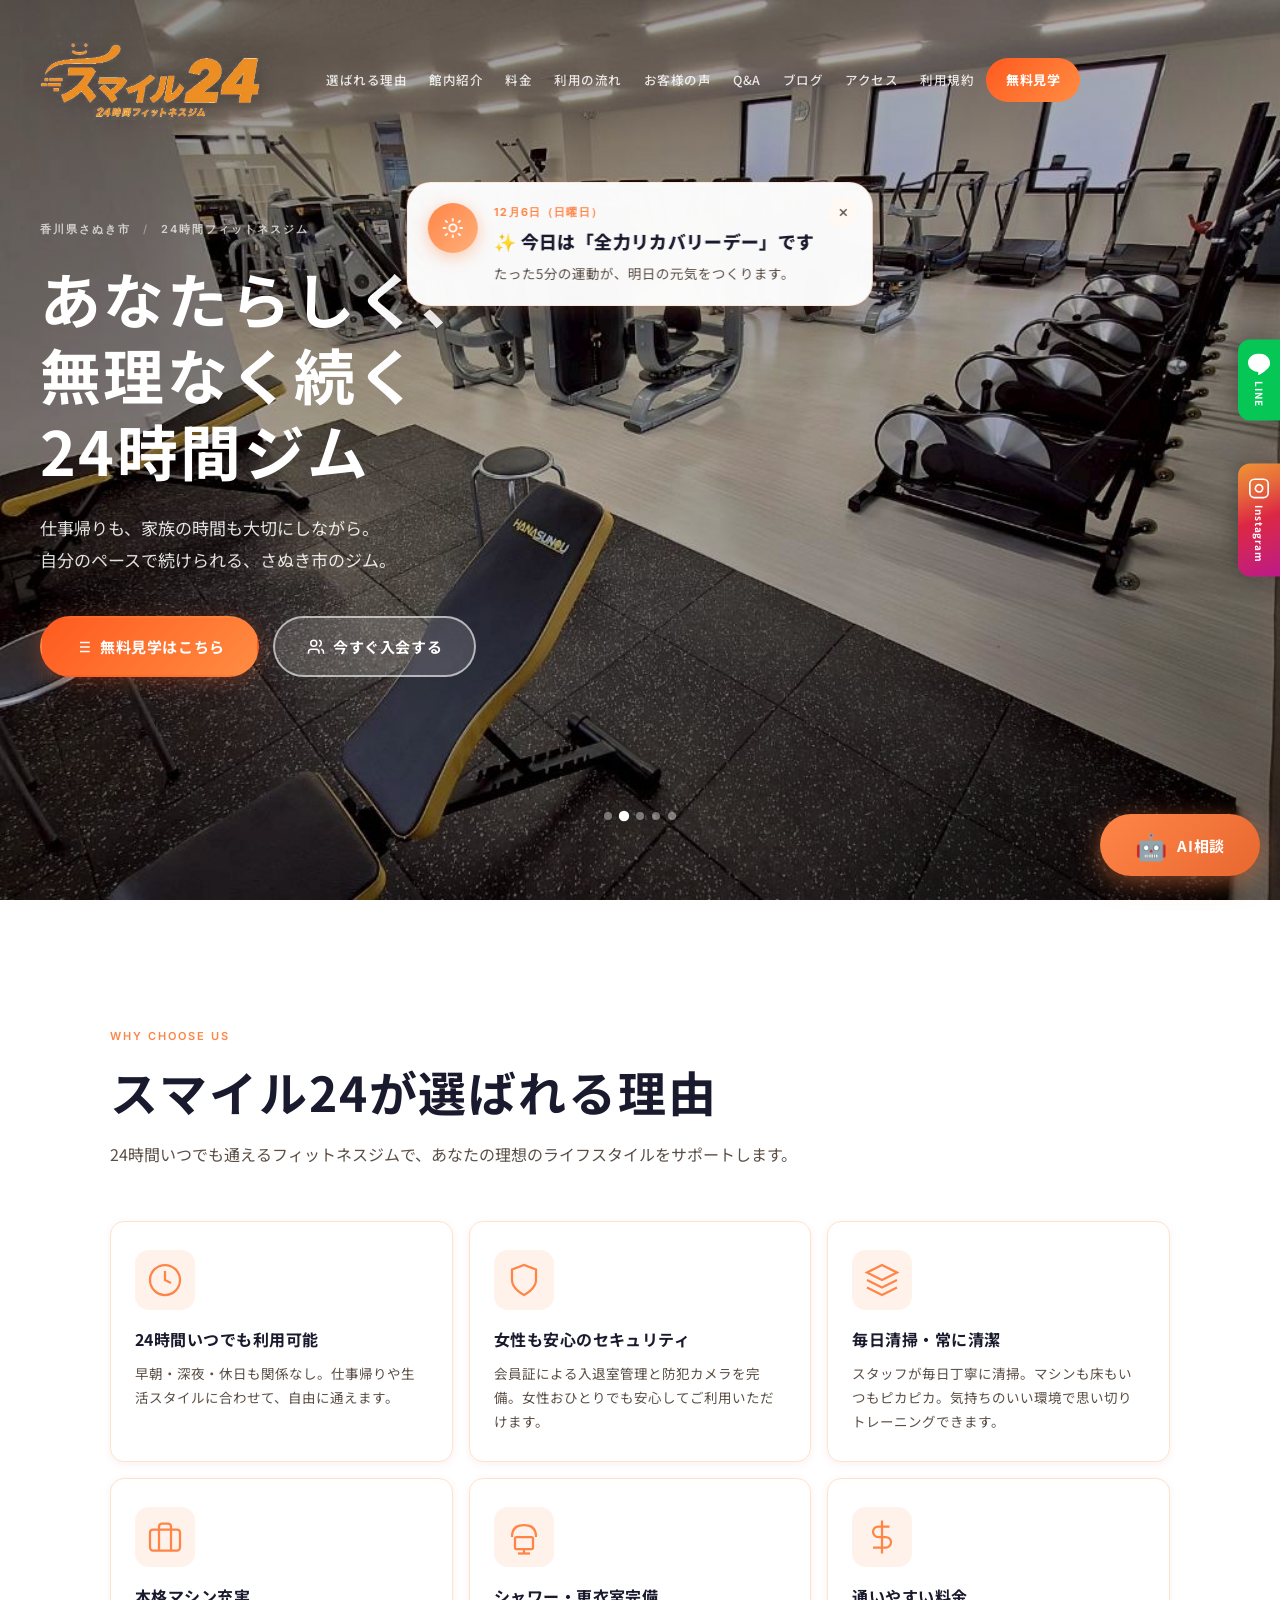
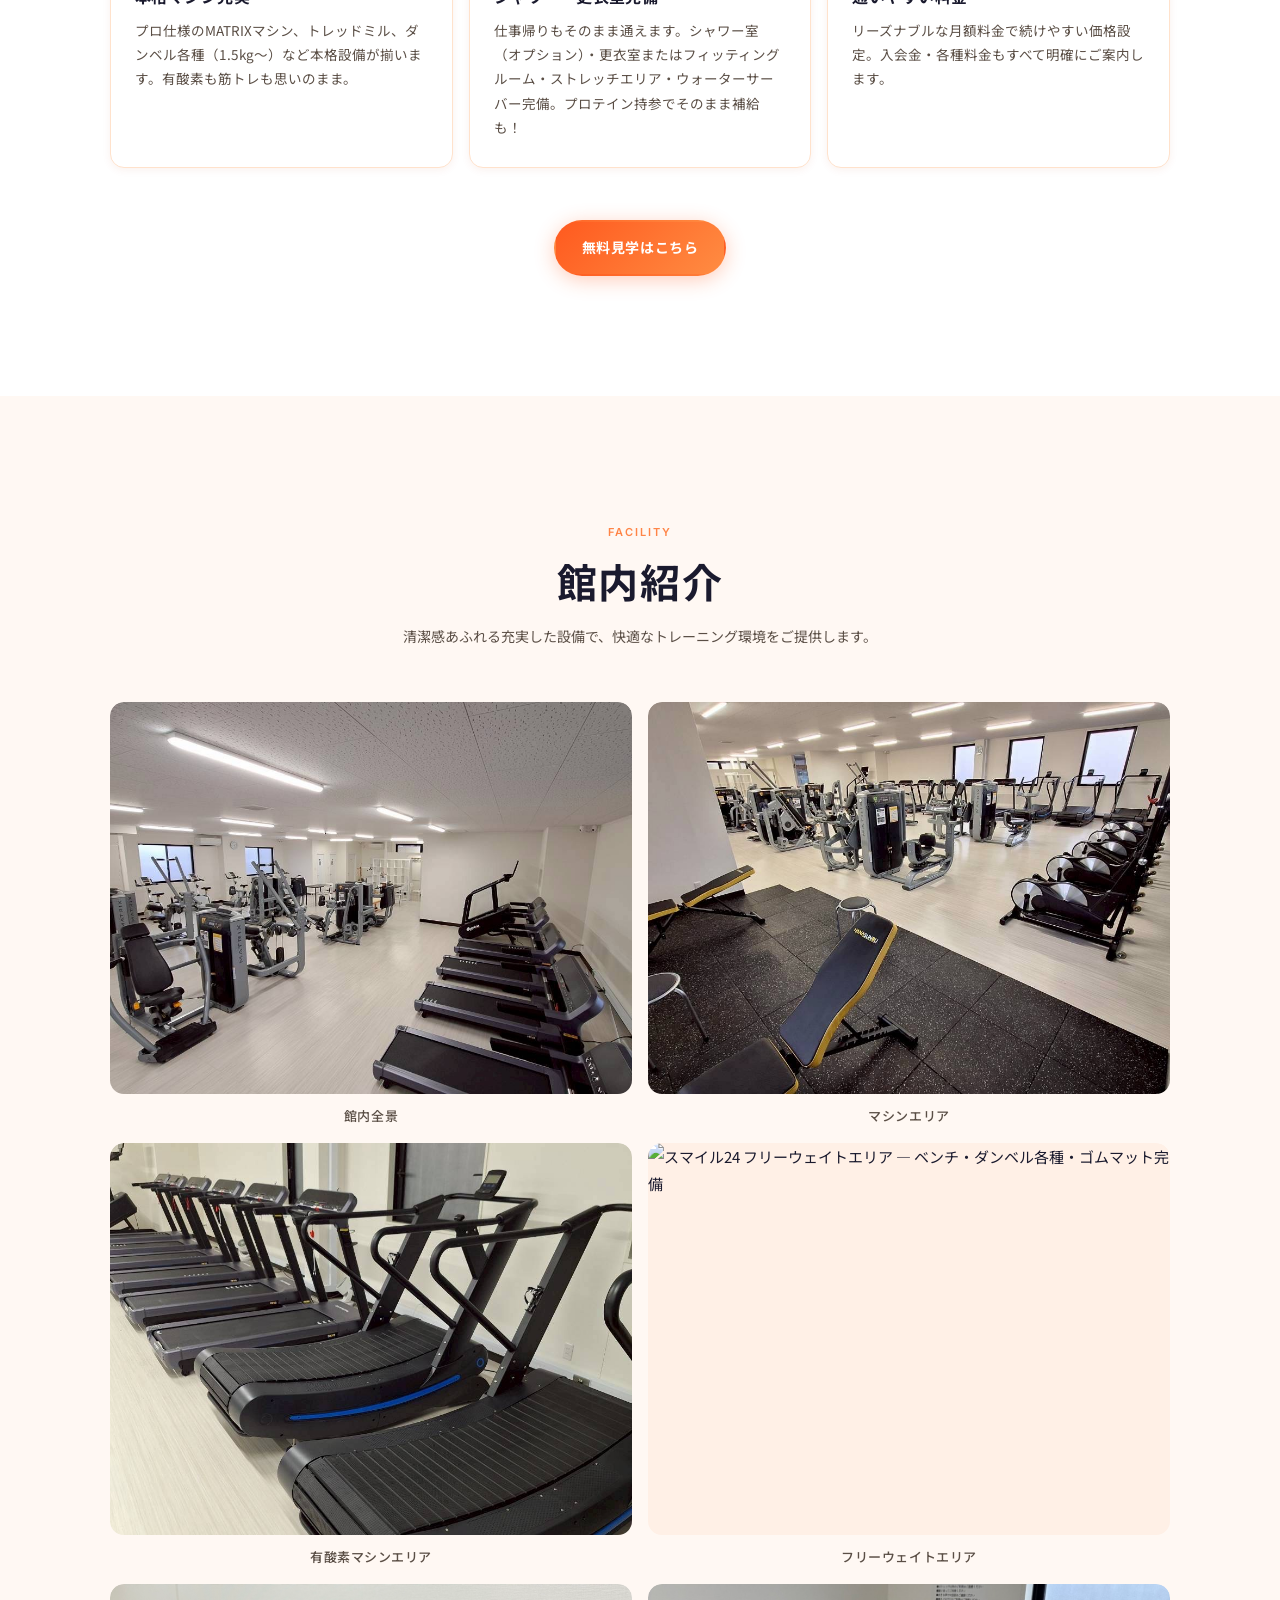
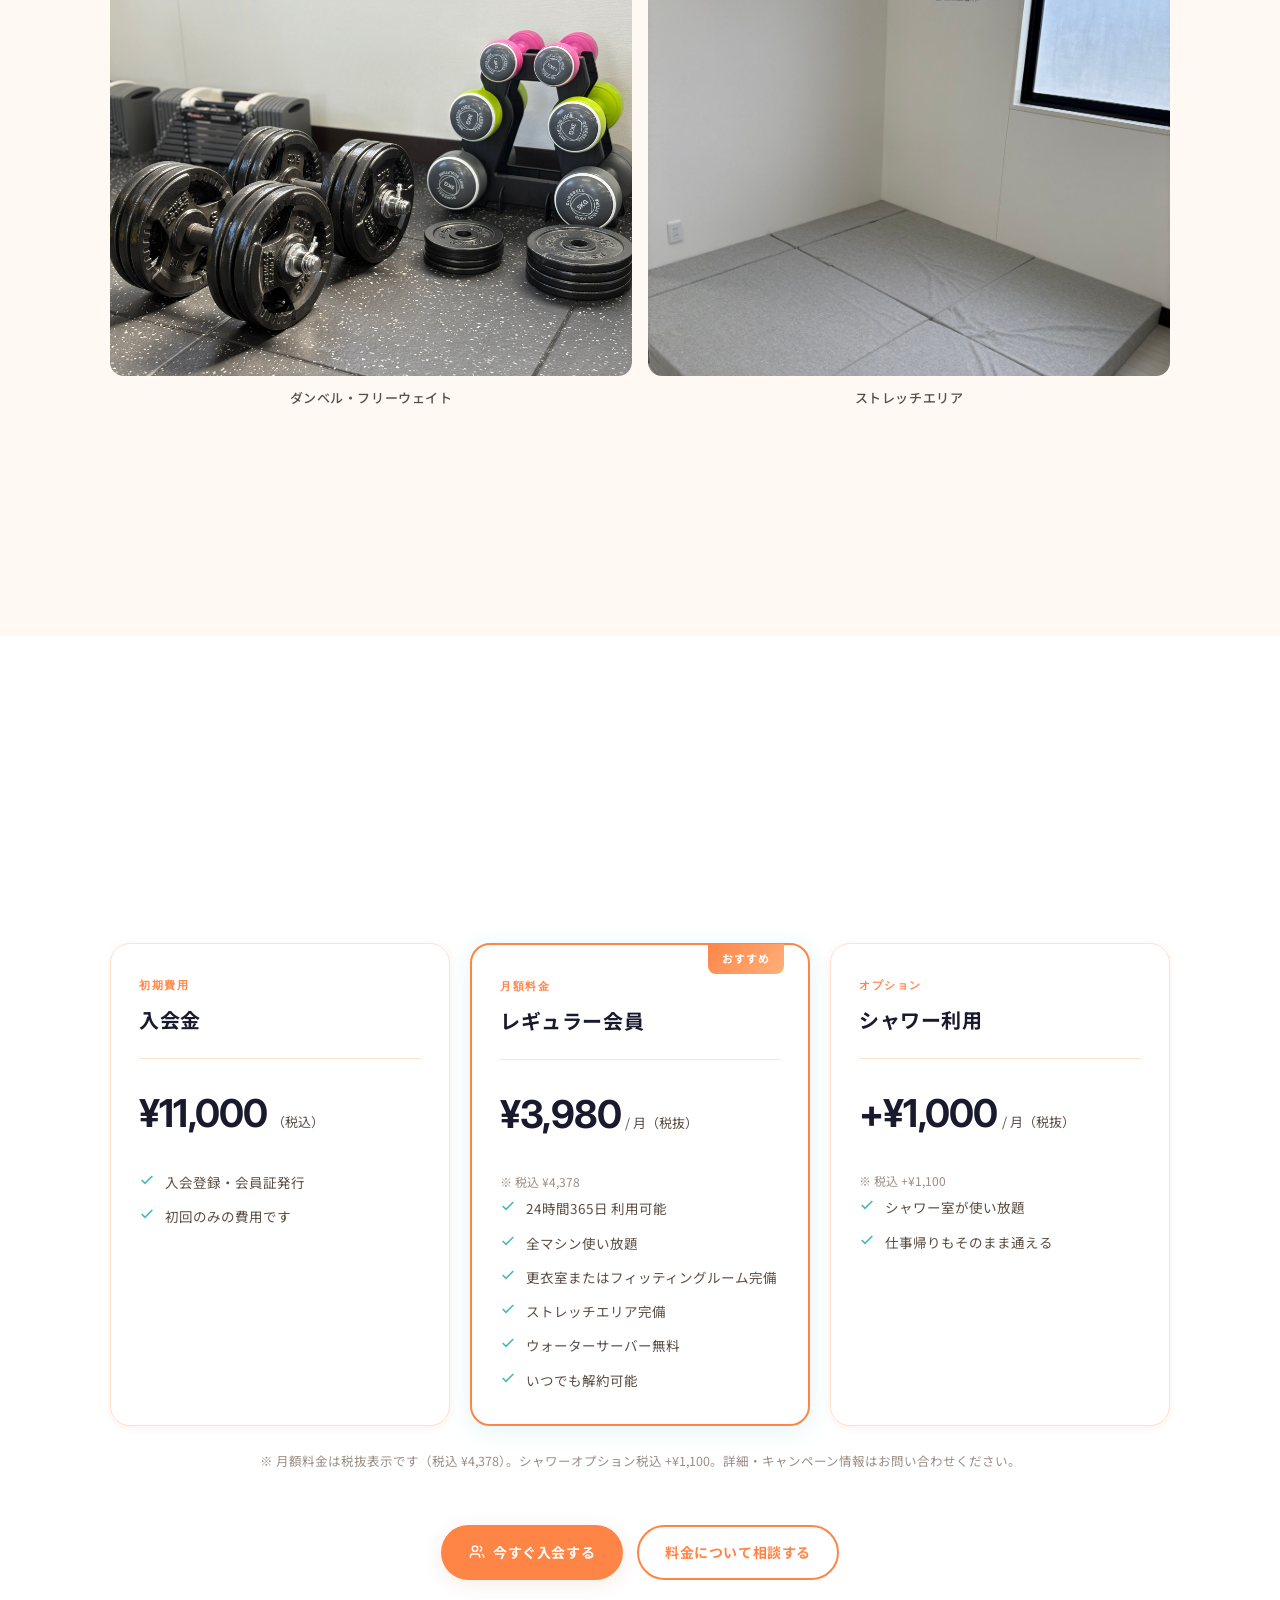
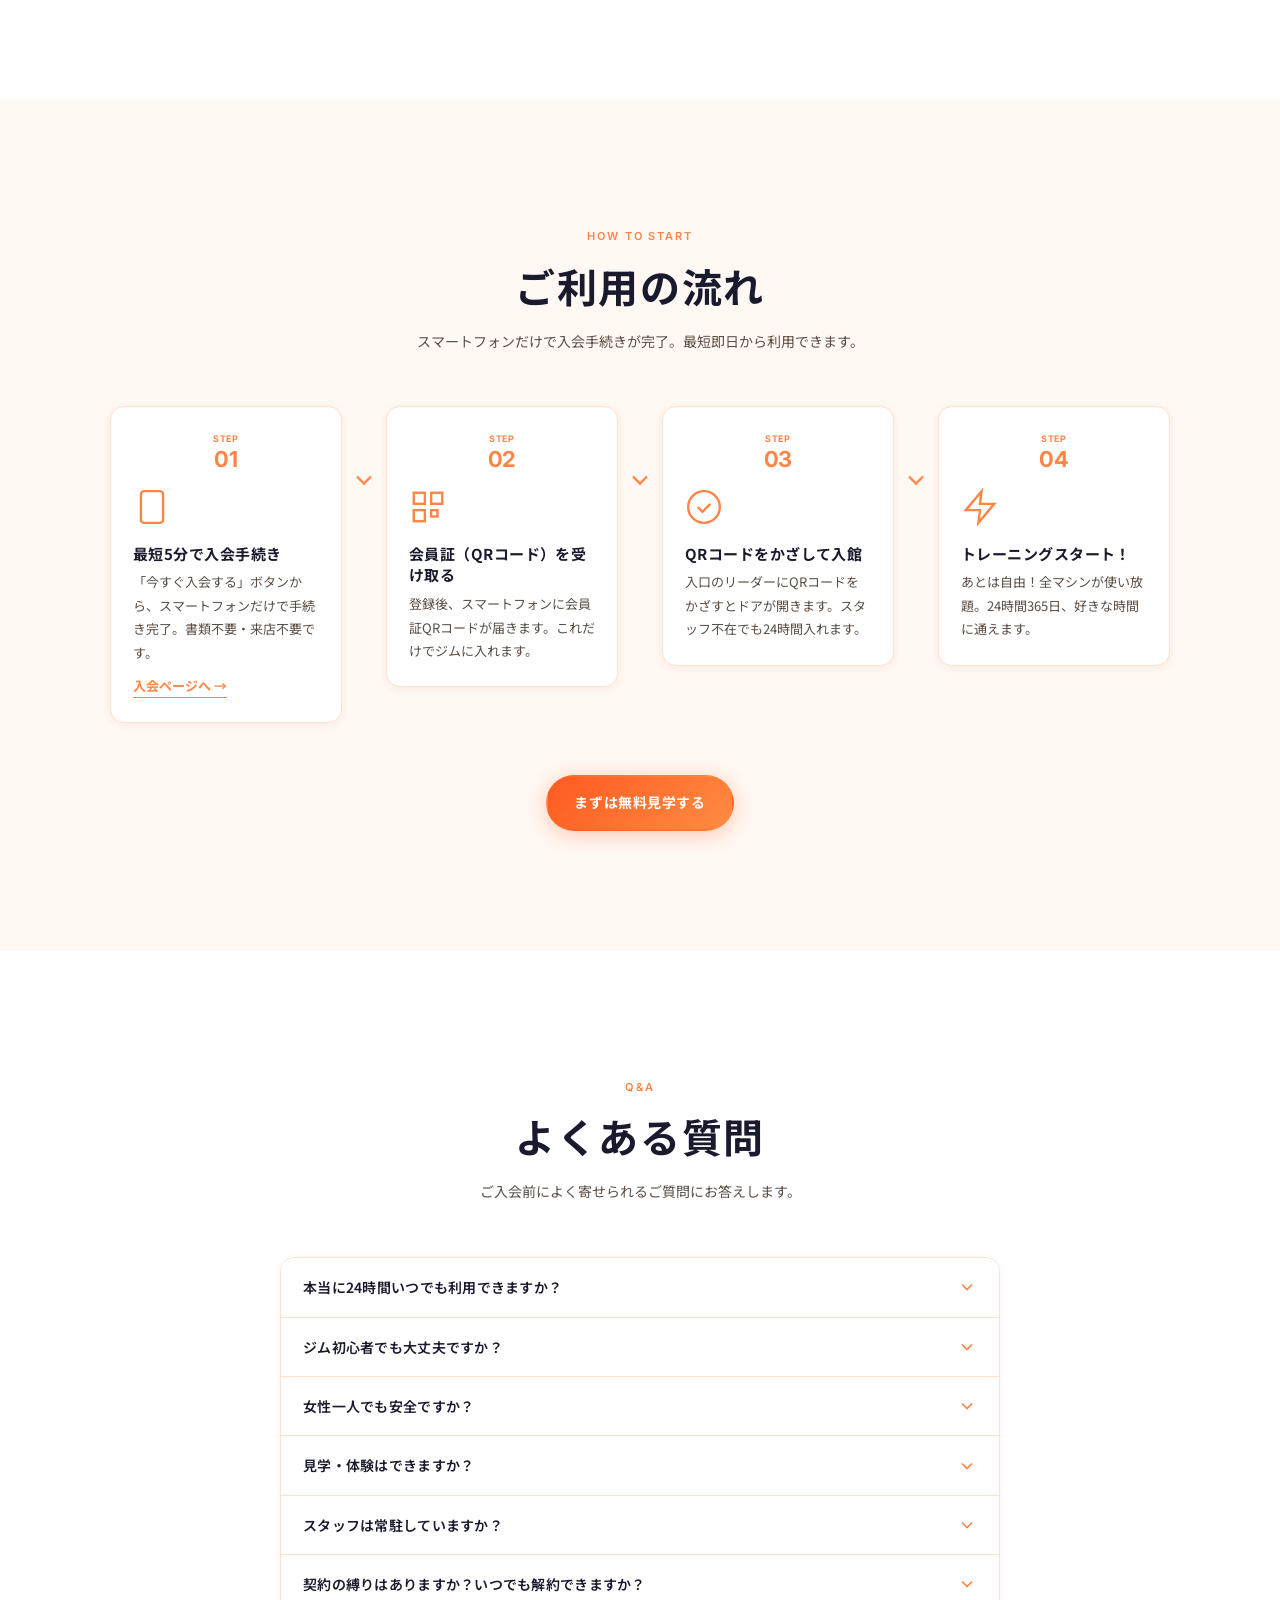
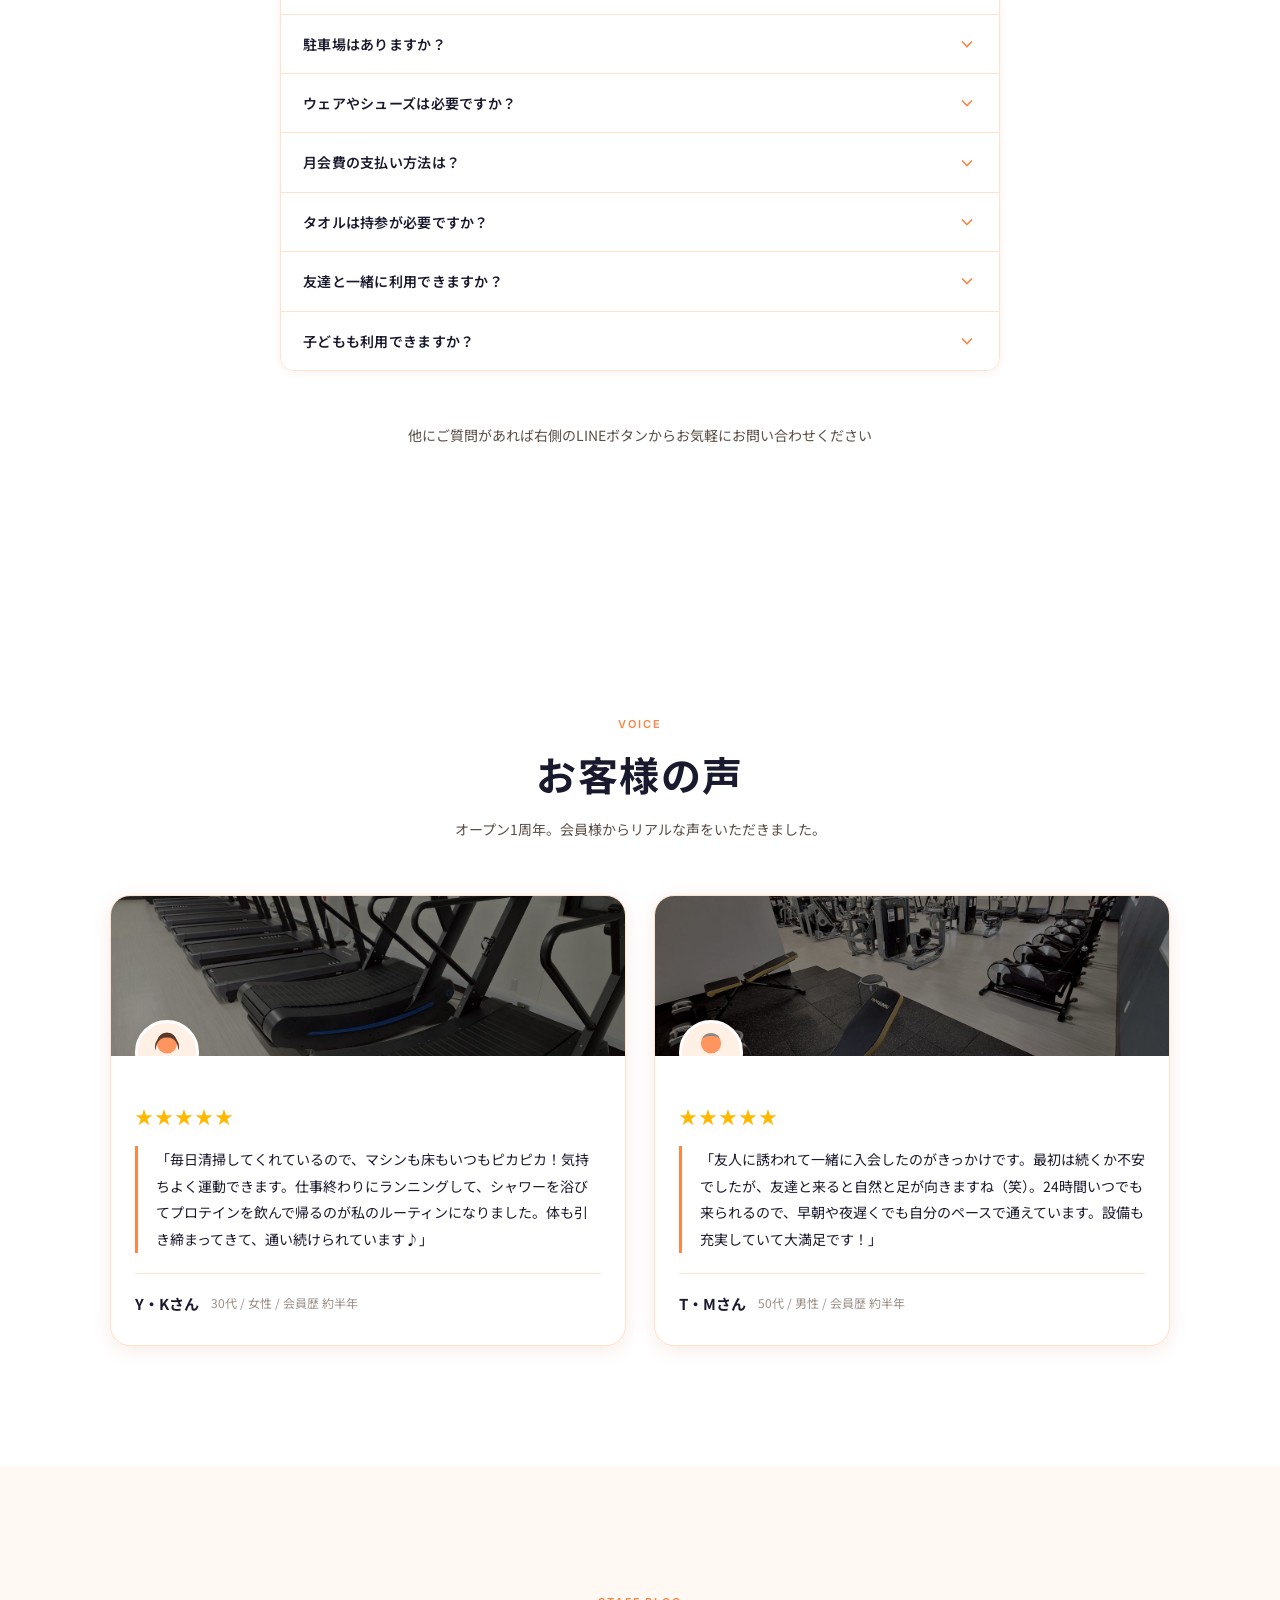
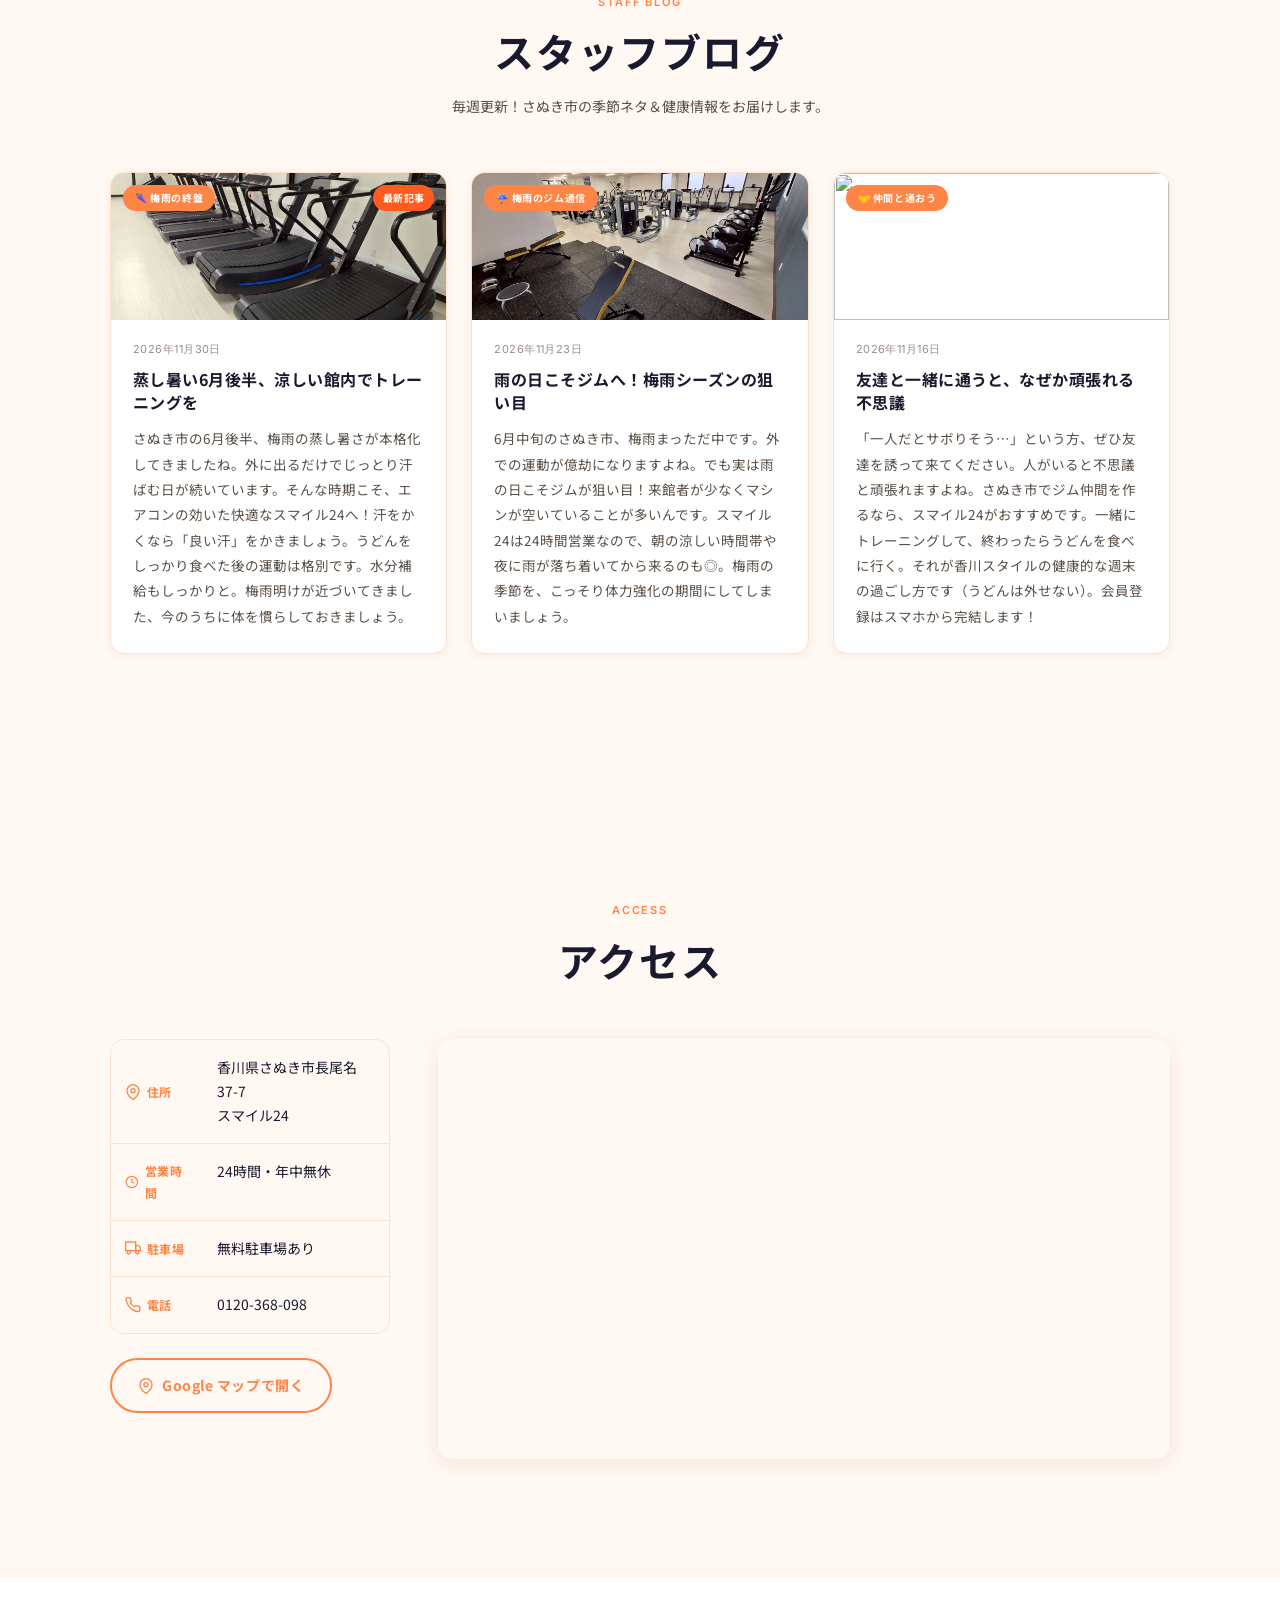
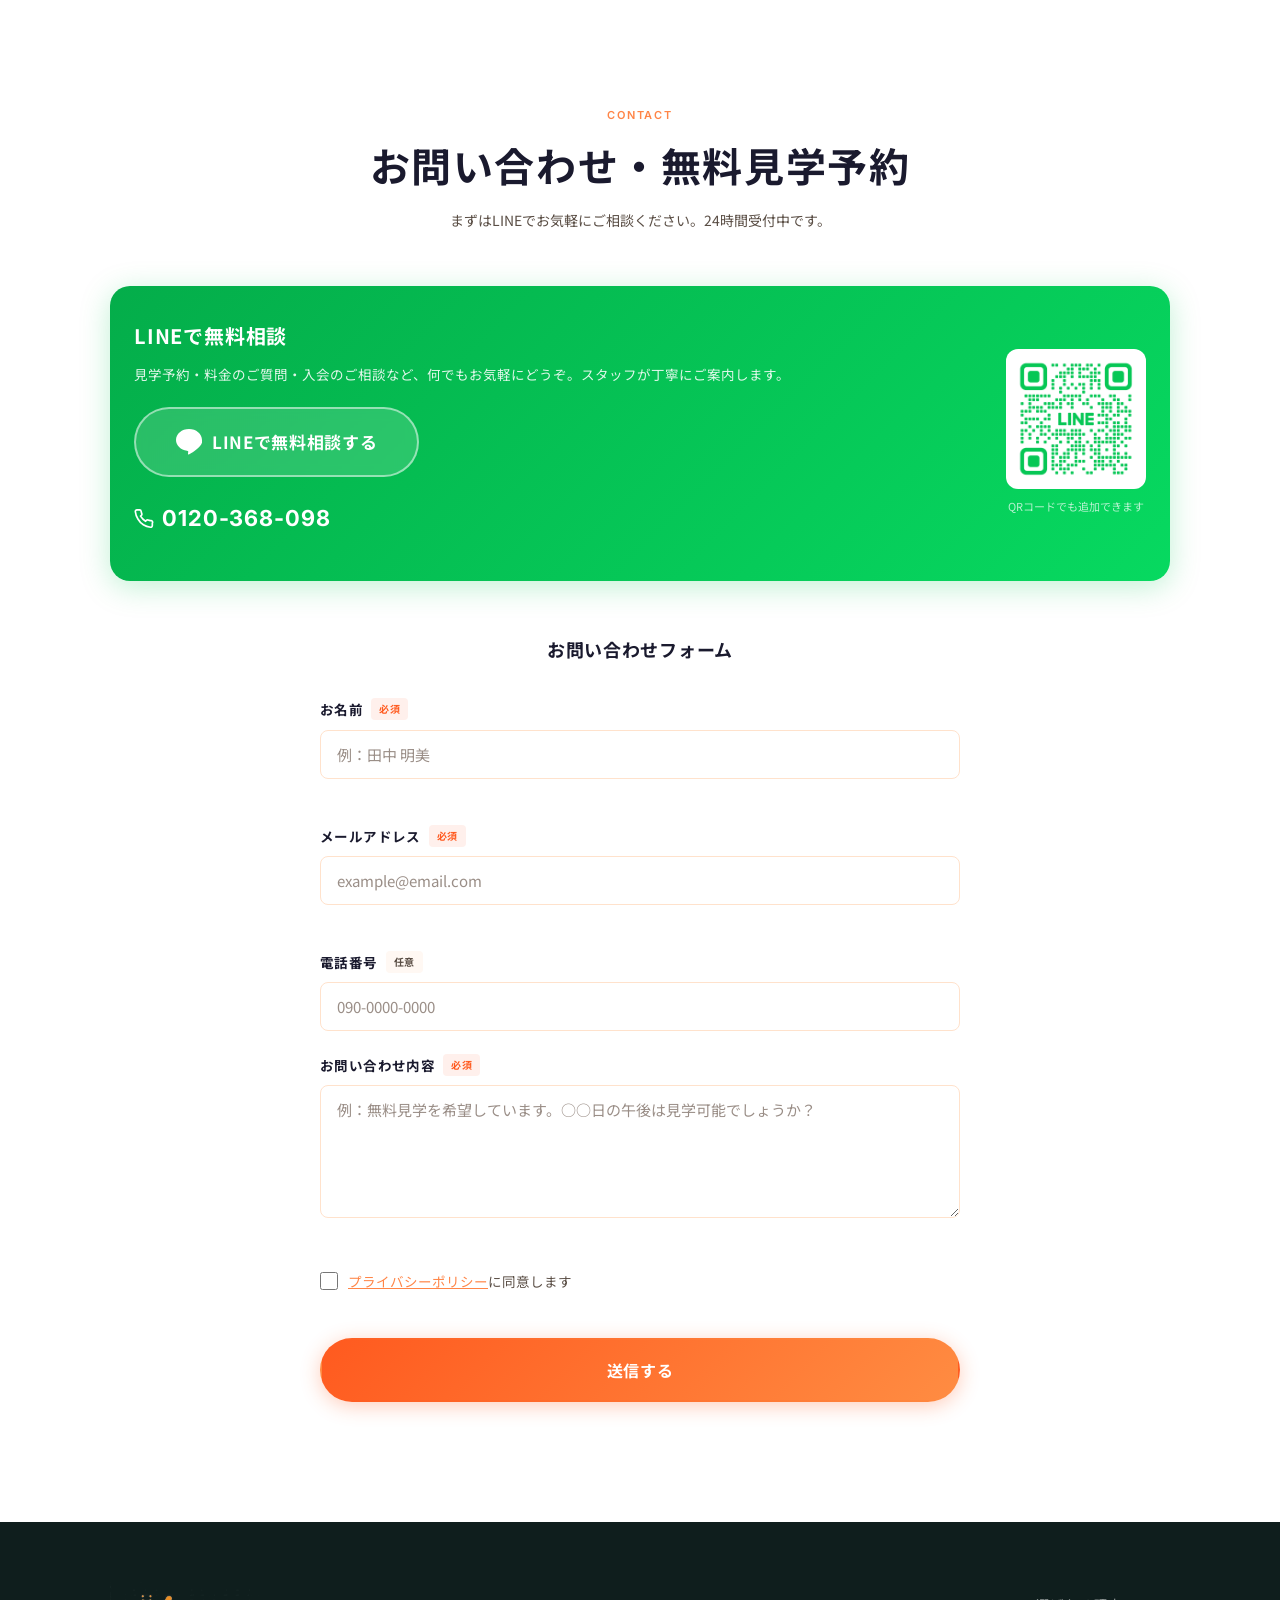
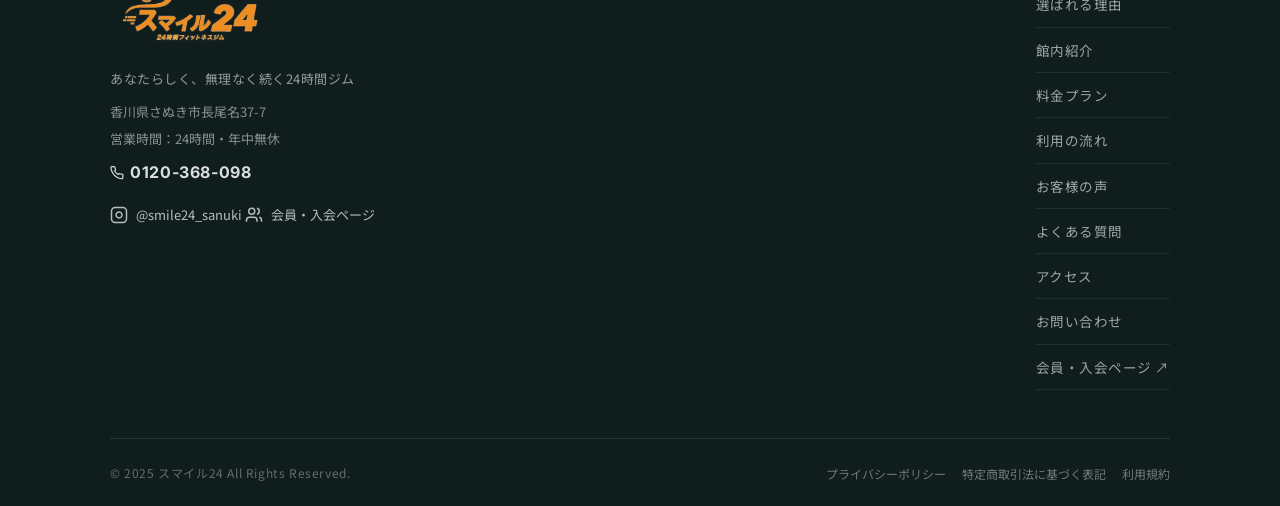
==== index.html @ a1a890bf "テキスト修正・AI相談キャンペーン対応・モバイルLINEボタン削除 Co-Authored-By: Claude Sonnet 4.6 <noreply@anthropic.com>" ====
<!DOCTYPE html>
<html lang="ja">
<head>
  <meta charset="UTF-8">
  <meta name="viewport" content="width=device-width, initial-scale=1.0">

  <!-- SEO -->
  <meta name="description" content="スマイル24は香川県さぬき市長尾の24時間フィットネスジム。初心者・女性も安心のセキュリティと充実のマシン設備。いつでも好きな時間に、自分のペースで運動できます。無料見学受付中。">
  <meta name="keywords" content="さぬき市 ジム, 24時間フィットネス, さぬき市 フィットネスジム, 女性 ジム, 初心者 ジム, スマイル24, 香川 ジム">
  <meta name="robots" content="index, follow">
  <meta name="theme-color" content="#FF8547">

  <!-- OGP -->
  <meta property="og:type" content="website">
  <meta property="og:locale" content="ja_JP">
  <meta property="og:site_name" content="スマイル24">
  <meta property="og:title" content="スマイル24 | さぬき市の24時間フィットネスジム">
  <meta property="og:description" content="初心者・女性も安心。24時間いつでも好きな時間に通えるフィットネスジム。無料見学受付中。">
  <meta property="og:image" content="https://picsum.photos/seed/smile24og/1200/630">
  <meta property="og:url" content="https://example.com"><!-- 実際のURLに変更してください -->

  <!-- Twitter Card -->
  <meta name="twitter:card" content="summary_large_image">
  <meta name="twitter:title" content="スマイル24 | さぬき市の24時間フィットネスジム">
  <meta name="twitter:description" content="初心者・女性も安心の24時間フィットネスジム。無料見学受付中。">
  <meta name="twitter:image" content="https://picsum.photos/seed/smile24og/1200/630">

  <title>スマイル24 | さぬき市の24時間フィットネスジム</title>

  <!-- Google Fonts -->
  <link rel="preconnect" href="https://fonts.googleapis.com">
  <link rel="preconnect" href="https://fonts.gstatic.com" crossorigin>
  <link href="https://fonts.googleapis.com/css2?family=Noto+Sans+JP:wght@300;400;500;700&family=Inter:wght@300;400;500;600;700&display=swap" rel="stylesheet">

  <link rel="stylesheet" href="style.css?v=20260702a">

  <!-- 構造化データ (JSON-LD) -->
  <script type="application/ld+json">
  {
    "@context": "https://schema.org",
    "@type": "SportsActivityLocation",
    "name": "スマイル24",
    "description": "香川県さぬき市長尾の24時間フィットネスジム。初心者・女性も安心のセキュリティと充実のマシン設備。",
    "address": {
      "@type": "PostalAddress",
      "streetAddress": "長尾名37-7",
      "addressLocality": "さぬき市",
      "addressRegion": "香川県",
      "addressCountry": "JP"
    },
    "openingHours": "Mo,Tu,We,Th,Fr,Sa,Su 00:00-24:00",
    "url": "https://example.com",
    "image": "https://picsum.photos/seed/smile24og/1200/630",
    "priceRange": "¥¥"
  }
  </script>

  <!--
    Google Analytics (GA4)
    トラッキングIDを取得後、コメントを外してIDを設定してください
  -->
  <!--
  <script async src="https://www.googletagmanager.com/gtag/js?id=G-XXXXXXXXXX"></script>
  <script>
    window.dataLayer = window.dataLayer || [];
    function gtag(){dataLayer.push(arguments);}
    gtag('js', new Date());
    gtag('config', 'G-XXXXXXXXXX');
  </script>
  -->
</head>
<body>

  <!-- =====================
       ヘッダー / ナビゲーション
       ===================== -->
  <header class="header" id="header">
    <div class="header__inner container">

      <!-- ロゴ -->
      <a href="#hero" class="header__logo" aria-label="スマイル24 トップへ">
        <img src="images/logo-transparent.png" alt="スマイル24" class="header__logo-img">
      </a>

      <!-- デスクトップナビ -->
      <nav class="header__nav" id="nav" aria-label="メインナビゲーション">
        <ul class="header__nav-list">
          <li><a href="#reasons" class="header__nav-link">選ばれる理由</a></li>
          <li><a href="#gallery" class="header__nav-link">館内紹介</a></li>
          <li><a href="#pricing" class="header__nav-link">料金</a></li>
          <li><a href="#flow" class="header__nav-link">利用の流れ</a></li>
          <li><a href="#voices" class="header__nav-link">お客様の声</a></li>
          <li><a href="#faq" class="header__nav-link">Q&amp;A</a></li>
          <li><a href="#blog" class="header__nav-link">ブログ</a></li>
          <li><a href="#access" class="header__nav-link">アクセス</a></li>
          <li><a href="terms.html" class="header__nav-link">利用規約</a></li>
          <li><a href="#contact" class="header__nav-link header__nav-cta">無料見学</a></li>
        </ul>
      </nav>

      <!-- ハンバーガーボタン (スマホ) -->
      <button
        class="hamburger"
        id="hamburger"
        aria-label="メニューを開く"
        aria-expanded="false"
        aria-controls="nav"
      >
        <span class="hamburger__line"></span>
        <span class="hamburger__line"></span>
        <span class="hamburger__line"></span>
      </button>
    </div>
  </header>

  <!-- ナビオーバーレイ (スマホ) -->
  <div class="nav-overlay" id="navOverlay" aria-hidden="true"></div>

  <!-- LINE 固定サイドバー -->
  <a href="https://lin.ee/pnVYRyc" class="line-side" target="_blank" rel="noopener noreferrer" aria-label="LINE公式アカウント">
    <svg xmlns="http://www.w3.org/2000/svg" viewBox="0 0 36 36" width="22" height="22" fill="currentColor" aria-hidden="true"><path d="M36 15.1c0-8.3-8.1-15.1-18-15.1S0 6.8 0 15.1c0 7.5 6.5 13.7 15.2 14.9.6.1 1.4.4 1.6.9.2.5.1 1.2 0 1.7 0 0-.2 1.3-.2 1.6-.1.5-.4 1.8 1.6.9 2-.9 10.6-6.3 14.5-10.8 2.7-3 4-6 4-9.2z"/></svg>
    <span class="line-side__label">LINE</span>
  </a>

  <!-- Instagram 固定サイドバー -->
  <a href="https://www.instagram.com/smile24_sanuki/" class="insta-side" target="_blank" rel="noopener noreferrer" aria-label="Instagram @smile24_sanuki">
    <svg xmlns="http://www.w3.org/2000/svg" viewBox="0 0 24 24" fill="none" stroke="currentColor" stroke-width="1.8" width="22" height="22" aria-hidden="true"><rect x="2" y="2" width="20" height="20" rx="5" ry="5"/><path d="M16 11.37A4 4 0 1 1 12.63 8 4 4 0 0 1 16 11.37z"/><line x1="17.5" y1="6.5" x2="17.51" y2="6.5"/></svg>
    <span class="insta-side__label">Instagram</span>
  </a>

  <main id="main">

    <!-- ===========================
         ① ファーストビュー (Hero)
         =========================== -->
    <section class="hero" id="hero" aria-label="メインビジュアル">

      <div class="hero__bg">
        <div class="hero__slides" aria-hidden="true">
          <img src="images/hero.jpg"   alt="" class="hero__slide is-active" loading="eager" fetchpriority="high">
          <img src="images/gym-01.jpg" alt="" class="hero__slide" loading="lazy">
          <img src="images/gym-03.jpg" alt="" class="hero__slide" loading="lazy">
          <img src="images/gym-04.jpg" alt="" class="hero__slide" loading="lazy">
          <img src="images/gym-05.jpg" alt="" class="hero__slide" loading="lazy">
        </div>
        <div class="hero__overlay" aria-hidden="true"></div>
      </div>

      <!-- スライドインジケーター -->
      <div class="hero__dots" aria-hidden="true">
        <button class="hero__dot is-active" data-slide="0"></button>
        <button class="hero__dot" data-slide="1"></button>
        <button class="hero__dot" data-slide="2"></button>
        <button class="hero__dot" data-slide="3"></button>
        <button class="hero__dot" data-slide="4"></button>
      </div>

      <!-- テキストコンテンツ -->
      <div class="hero__content container">
        <p class="hero__label fade-in">
          <span>香川県さぬき市</span>
          <span>24時間フィットネスジム</span>
        </p>

        <h1 class="hero__title fade-in fade-delay-1">
          あなたらしく、<br>
          無理なく続く<br>
          24時間ジム
        </h1>

        <p class="hero__subtitle fade-in fade-delay-2">
          仕事帰りも、家族の時間も大切にしながら。<br>
          自分のペースで続けられる、さぬき市のジム。
        </p>

        <div class="hero__cta fade-in fade-delay-3">
          <a href="#contact" class="btn btn--cta btn--lg">
            <svg xmlns="http://www.w3.org/2000/svg" viewBox="0 0 24 24" fill="none" stroke="currentColor" stroke-width="2" width="18" height="18" aria-hidden="true"><path d="M8 6h13M8 12h13M8 18h13M3 6h.01M3 12h.01M3 18h.01"/></svg>
            無料見学はこちら
          </a>
          <a href="https://smile24.hacomono.jp/home" class="btn btn--hacomono btn--lg" target="_blank" rel="noopener noreferrer">
            <svg xmlns="http://www.w3.org/2000/svg" viewBox="0 0 24 24" fill="none" stroke="currentColor" stroke-width="2" width="18" height="18" aria-hidden="true"><path d="M16 21v-2a4 4 0 0 0-4-4H6a4 4 0 0 0-4 4v2"/><circle cx="9" cy="7" r="4"/><path d="M22 21v-2a4 4 0 0 0-3-3.87"/><path d="M16 3.13a4 4 0 0 1 0 7.75"/></svg>
            今すぐ入会する
          </a>
        </div>
      </div>
    </section>


    <!-- ===========================
         ② 選ばれる理由
         =========================== -->
    <section class="section reasons" id="reasons" aria-labelledby="reasons-title">
      <div class="container">

        <div class="section-header fade-in-up">
          <p class="section-label">Why Choose Us</p>
          <h2 class="section-title" id="reasons-title">スマイル24が<br class="sp-only">選ばれる理由</h2>
          <p class="section-desc">24時間いつでも通えるフィットネスジムで、あなたの理想のライフスタイルをサポートします。</p>
        </div>

        <div class="reasons__grid">

          <div class="reason-card fade-in-up">
            <div class="reason-card__icon">
              <svg xmlns="http://www.w3.org/2000/svg" viewBox="0 0 24 24" fill="none" stroke="currentColor" stroke-width="1.5" width="36" height="36" aria-hidden="true"><circle cx="12" cy="12" r="10"/><polyline points="12 6 12 12 16 14"/></svg>
            </div>
            <h3 class="reason-card__title">24時間いつでも利用可能</h3>
            <p class="reason-card__text">早朝・深夜・休日も関係なし。仕事帰りや生活スタイルに合わせて、自由に通えます。</p>
          </div>

          <div class="reason-card fade-in-up">
            <div class="reason-card__icon">
              <svg xmlns="http://www.w3.org/2000/svg" viewBox="0 0 24 24" fill="none" stroke="currentColor" stroke-width="1.5" width="36" height="36" aria-hidden="true"><path d="M12 22s8-4 8-10V5l-8-3-8 3v7c0 6 8 10 8 10z"/></svg>
            </div>
            <h3 class="reason-card__title">女性も安心のセキュリティ</h3>
            <p class="reason-card__text">会員証による入退室管理と防犯カメラを完備。女性おひとりでも安心してご利用いただけます。</p>
          </div>

          <div class="reason-card fade-in-up">
            <div class="reason-card__icon">
              <svg xmlns="http://www.w3.org/2000/svg" viewBox="0 0 24 24" fill="none" stroke="currentColor" stroke-width="1.5" width="36" height="36" aria-hidden="true"><path d="M12 2L2 7l10 5 10-5-10-5z"/><path d="M2 17l10 5 10-5"/><path d="M2 12l10 5 10-5"/></svg>
            </div>
            <h3 class="reason-card__title">毎日清掃・常に清潔</h3>
            <p class="reason-card__text">スタッフが毎日丁寧に清掃。マシンも床もいつもピカピカ。気持ちのいい環境で思い切りトレーニングできます。</p>
          </div>

          <div class="reason-card fade-in-up">
            <div class="reason-card__icon">
              <svg xmlns="http://www.w3.org/2000/svg" viewBox="0 0 24 24" fill="none" stroke="currentColor" stroke-width="1.5" width="36" height="36" aria-hidden="true"><rect x="2" y="7" width="20" height="14" rx="2"/><path d="M16 21V5a2 2 0 0 0-2-2h-4a2 2 0 0 0-2 2v16"/></svg>
            </div>
            <h3 class="reason-card__title">本格マシン充実</h3>
            <p class="reason-card__text">プロ仕様のMATRIXマシン、トレッドミル、ダンベル各種（1.5kg〜）など本格設備が揃います。有酸素も筋トレも思いのまま。</p>
          </div>

          <div class="reason-card fade-in-up">
            <div class="reason-card__icon">
              <svg xmlns="http://www.w3.org/2000/svg" viewBox="0 0 24 24" fill="none" stroke="currentColor" stroke-width="1.5" width="36" height="36" aria-hidden="true"><path d="M4 12 Q4 4 12 4 Q20 4 20 12" stroke="currentColor" stroke-width="1.5" fill="none"/><rect x="6" y="12" width="12" height="8" rx="1"/><line x1="12" y1="20" x2="12" y2="23"/><line x1="8" y1="23" x2="16" y2="23"/></svg>
            </div>
            <h3 class="reason-card__title">シャワー・更衣室完備</h3>
            <p class="reason-card__text">仕事帰りもそのまま通えます。シャワー室（オプション）・更衣室またはフィッティングルーム・ストレッチエリア・ウォーターサーバー完備。プロテイン持参でそのまま補給も！</p>
          </div>

          <div class="reason-card fade-in-up">
            <div class="reason-card__icon">
              <svg xmlns="http://www.w3.org/2000/svg" viewBox="0 0 24 24" fill="none" stroke="currentColor" stroke-width="1.5" width="36" height="36" aria-hidden="true"><line x1="12" y1="1" x2="12" y2="23"/><path d="M17 5H9.5a3.5 3.5 0 0 0 0 7h5a3.5 3.5 0 0 1 0 7H6"/></svg>
            </div>
            <h3 class="reason-card__title">通いやすい料金</h3>
            <p class="reason-card__text">リーズナブルな月額料金で続けやすい価格設定。入会金・各種料金もすべて明確にご案内します。</p>
          </div>

        </div><!-- /.reasons__grid -->

        <div class="section-cta fade-in-up">
          <a href="#contact" class="btn btn--cta">無料見学はこちら</a>
        </div>

      </div><!-- /.container -->
    </section>


    <!-- ===========================
         ③ 館内紹介 (Gallery)
         =========================== -->
    <section class="section section--gray gallery" id="gallery" aria-labelledby="gallery-title">
      <div class="container">

        <div class="section-header fade-in-up">
          <p class="section-label">Facility</p>
          <h2 class="section-title" id="gallery-title">館内紹介</h2>
          <p class="section-desc">清潔感あふれる充実した設備で、快適なトレーニング環境をご提供します。</p>
        </div>

        <div class="gallery__grid">

          <div class="gallery__item fade-in-up" data-gallery-index="0" role="button" tabindex="0" aria-label="館内全景を拡大表示">
            <div class="gallery__img-wrap">
              <img
                src="images/hero.jpg"
                alt="スマイル24 館内全景 — MATRIXマシン・トレッドミルが揃う広々とした清潔な空間"
                class="gallery__img"
                loading="lazy"
              >
            </div>
            <p class="gallery__caption">館内全景</p>
          </div>

          <div class="gallery__item fade-in-up" data-gallery-index="1" role="button" tabindex="0" aria-label="マシンエリアを拡大表示">
            <div class="gallery__img-wrap">
              <img
                src="images/gym-01.jpg"
                alt="スマイル24 マシンエリア — MATRIXマシン・エアロバイク・トレッドミル完備"
                class="gallery__img"
                loading="lazy"
              >
            </div>
            <p class="gallery__caption">マシンエリア</p>
          </div>

          <div class="gallery__item fade-in-up" data-gallery-index="2" role="button" tabindex="0" aria-label="有酸素マシンエリアを拡大表示">
            <div class="gallery__img-wrap">
              <img
                src="images/gym-03.jpg"
                alt="スマイル24 有酸素マシンエリア — トレッドミル・カーブドトレッドミル複数台"
                class="gallery__img"
                loading="lazy"
              >
            </div>
            <p class="gallery__caption">有酸素マシンエリア</p>
          </div>

          <div class="gallery__item fade-in-up" data-gallery-index="3" role="button" tabindex="0" aria-label="フリーウェイトエリアを拡大表示">
            <div class="gallery__img-wrap">
              <img
                src="images/gym-04.jpg"
                alt="スマイル24 フリーウェイトエリア — ベンチ・ダンベル各種・ゴムマット完備"
                class="gallery__img"
                loading="lazy"
              >
            </div>
            <p class="gallery__caption">フリーウェイトエリア</p>
          </div>

          <div class="gallery__item fade-in-up" data-gallery-index="4" role="button" tabindex="0" aria-label="ダンベルを拡大表示">
            <div class="gallery__img-wrap">
              <img
                src="images/gym-02.jpg"
                alt="スマイル24 ダンベル各種 — 1.5kgの軽量から重量まで幅広く揃っています"
                class="gallery__img"
                loading="lazy"
              >
            </div>
            <p class="gallery__caption">ダンベル・フリーウェイト</p>
          </div>

          <div class="gallery__item fade-in-up" data-gallery-index="5" role="button" tabindex="0" aria-label="ストレッチエリアを拡大表示">
            <div class="gallery__img-wrap">
              <img
                src="images/gym-05.jpg"
                alt="スマイル24 ストレッチエリア — 広々としたストレッチマットで運動後のクールダウンも快適"
                class="gallery__img"
                loading="lazy"
              >
            </div>
            <p class="gallery__caption">ストレッチエリア</p>
          </div>

        </div><!-- /.gallery__grid -->

        <div class="section-cta fade-in-up">
          <a href="#contact" class="btn btn--cta">無料見学を予約する</a>
        </div>

      </div><!-- /.container -->
    </section>

    <!-- ライトボックス -->
    <div class="lightbox" id="lightbox" role="dialog" aria-modal="true" aria-label="画像拡大表示" hidden>
      <div class="lightbox__backdrop" id="lightboxBackdrop" aria-hidden="true"></div>
      <button class="lightbox__close" id="lightboxClose" aria-label="閉じる">
        <svg xmlns="http://www.w3.org/2000/svg" viewBox="0 0 24 24" fill="none" stroke="currentColor" stroke-width="2.5" width="26" height="26" aria-hidden="true"><line x1="18" y1="6" x2="6" y2="18"/><line x1="6" y1="6" x2="18" y2="18"/></svg>
      </button>
      <button class="lightbox__prev" id="lightboxPrev" aria-label="前の写真">
        <svg xmlns="http://www.w3.org/2000/svg" viewBox="0 0 24 24" fill="none" stroke="currentColor" stroke-width="2.5" width="26" height="26" aria-hidden="true"><polyline points="15 18 9 12 15 6"/></svg>
      </button>
      <div class="lightbox__content">
        <img src="" alt="" class="lightbox__img" id="lightboxImg">
        <p class="lightbox__caption" id="lightboxCaption"></p>
      </div>
      <button class="lightbox__next" id="lightboxNext" aria-label="次の写真">
        <svg xmlns="http://www.w3.org/2000/svg" viewBox="0 0 24 24" fill="none" stroke="currentColor" stroke-width="2.5" width="26" height="26" aria-hidden="true"><polyline points="9 18 15 12 9 6"/></svg>
      </button>
    </div>


    <!-- ===========================
         ④ 料金プラン
         =========================== -->
    <section class="section pricing" id="pricing" aria-labelledby="pricing-title">
      <div class="container">

        <div class="section-header fade-in-up">
          <p class="section-label">Pricing</p>
          <h2 class="section-title" id="pricing-title">料金プラン</h2>
          <p class="section-desc">シンプルで続けやすい料金設定。月額料金は税抜表示です。</p>
        </div>

        <div class="pricing__grid">

          <div class="pricing-card fade-in-up">
            <div class="pricing-card__header">
              <p class="pricing-card__category">初期費用</p>
              <h3 class="pricing-card__name">入会金</h3>
            </div>
            <div class="pricing-card__price">
              <span class="pricing-card__amount">¥11,000</span>
              <span class="pricing-card__unit">（税込）</span>
            </div>
            <ul class="pricing-card__list">
              <li>入会登録・会員証発行</li>
              <li>初回のみの費用です</li>
            </ul>
          </div>

          <div class="pricing-card pricing-card--popular fade-in-up">
            <div class="pricing-card__badge">おすすめ</div>
            <div class="pricing-card__header">
              <p class="pricing-card__category">月額料金</p>
              <h3 class="pricing-card__name">レギュラー会員</h3>
            </div>
            <div class="pricing-card__price">
              <span class="pricing-card__amount">¥3,980</span>
              <span class="pricing-card__unit">/ 月（税抜）</span>
            </div>
            <p class="pricing-card__tax-note">※ 税込 ¥4,378</p>
            <ul class="pricing-card__list">
              <li>24時間365日 利用可能</li>
              <li>全マシン使い放題</li>
              <li>更衣室またはフィッティングルーム完備</li>
              <li>ストレッチエリア完備</li>
              <li>ウォーターサーバー無料</li>
              <li>いつでも解約可能</li>
            </ul>
          </div>

          <div class="pricing-card fade-in-up">
            <div class="pricing-card__header">
              <p class="pricing-card__category">オプション</p>
              <h3 class="pricing-card__name">シャワー利用</h3>
            </div>
            <div class="pricing-card__price">
              <span class="pricing-card__amount">+¥1,000</span>
              <span class="pricing-card__unit">/ 月（税抜）</span>
            </div>
            <p class="pricing-card__tax-note">※ 税込 +¥1,100</p>
            <ul class="pricing-card__list">
              <li>シャワー室が使い放題</li>
              <li>仕事帰りもそのまま通える</li>
            </ul>
          </div>

        </div><!-- /.pricing__grid -->

        <p class="pricing__note fade-in-up">
          ※ 月額料金は税抜表示です（税込 ¥4,378）。シャワーオプション税込 +¥1,100。詳細・キャンペーン情報はお問い合わせください。
        </p>

        <div class="section-cta fade-in-up">
          <a href="https://smile24.hacomono.jp/home" class="btn btn--primary" target="_blank" rel="noopener noreferrer">
            <svg xmlns="http://www.w3.org/2000/svg" viewBox="0 0 24 24" fill="none" stroke="currentColor" stroke-width="2" width="16" height="16" aria-hidden="true"><path d="M16 21v-2a4 4 0 0 0-4-4H6a4 4 0 0 0-4 4v2"/><circle cx="9" cy="7" r="4"/><path d="M22 21v-2a4 4 0 0 0-3-3.87"/><path d="M16 3.13a4 4 0 0 1 0 7.75"/></svg>
            今すぐ入会する
          </a>
          <a href="#contact" class="btn btn--outline">料金について相談する</a>
        </div>

      </div><!-- /.container -->
    </section>


    <!-- ===========================
         ⑤ 利用の流れ
         =========================== -->
    <section class="section section--gray flow" id="flow" aria-labelledby="flow-title">
      <div class="container">

        <div class="section-header fade-in-up">
          <p class="section-label">How to Start</p>
          <h2 class="section-title" id="flow-title">ご利用の流れ</h2>
          <p class="section-desc">スマートフォンだけで入会手続きが完了。最短即日から利用できます。</p>
        </div>

        <div class="flow__steps">

          <div class="flow-step fade-in-up">
            <div class="flow-step__num">STEP<br><span>01</span></div>
            <div class="flow-step__body">
              <div class="flow-step__icon" aria-hidden="true">
                <svg xmlns="http://www.w3.org/2000/svg" viewBox="0 0 24 24" fill="none" stroke="currentColor" stroke-width="1.5" width="38" height="38"><rect x="5" y="2" width="14" height="20" rx="2"/><line x1="12" y1="18" x2="12.01" y2="18"/></svg>
              </div>
              <h3 class="flow-step__title">最短5分で入会手続き</h3>
              <p class="flow-step__text">「今すぐ入会する」ボタンから、スマートフォンだけで手続き完了。書類不要・来店不要です。</p>
              <a href="https://smile24.hacomono.jp/home" class="flow-step__link" target="_blank" rel="noopener noreferrer">入会ページへ →</a>
            </div>
          </div>

          <div class="flow-step__arrow fade-in-up" aria-hidden="true">
            <svg xmlns="http://www.w3.org/2000/svg" viewBox="0 0 24 24" fill="none" stroke="currentColor" stroke-width="2" width="28" height="28"><polyline points="6 9 12 15 18 9"/></svg>
          </div>

          <div class="flow-step fade-in-up">
            <div class="flow-step__num">STEP<br><span>02</span></div>
            <div class="flow-step__body">
              <div class="flow-step__icon" aria-hidden="true">
                <svg xmlns="http://www.w3.org/2000/svg" viewBox="0 0 24 24" fill="none" stroke="currentColor" stroke-width="1.5" width="38" height="38"><rect x="3" y="3" width="7" height="7"/><rect x="14" y="3" width="7" height="7"/><rect x="3" y="14" width="7" height="7"/><rect x="14" y="14" width="4" height="4"/></svg>
              </div>
              <h3 class="flow-step__title">会員証（QRコード）を受け取る</h3>
              <p class="flow-step__text">登録後、スマートフォンに会員証QRコードが届きます。これだけでジムに入れます。</p>
            </div>
          </div>

          <div class="flow-step__arrow fade-in-up" aria-hidden="true">
            <svg xmlns="http://www.w3.org/2000/svg" viewBox="0 0 24 24" fill="none" stroke="currentColor" stroke-width="2" width="28" height="28"><polyline points="6 9 12 15 18 9"/></svg>
          </div>

          <div class="flow-step fade-in-up">
            <div class="flow-step__num">STEP<br><span>03</span></div>
            <div class="flow-step__body">
              <div class="flow-step__icon" aria-hidden="true">
                <svg xmlns="http://www.w3.org/2000/svg" viewBox="0 0 24 24" fill="none" stroke="currentColor" stroke-width="1.5" width="38" height="38"><path d="M12 2C6.5 2 2 6.5 2 12s4.5 10 10 10 10-4.5 10-10S17.5 2 12 2z"/><path d="M8 12l3 3 5-5"/></svg>
              </div>
              <h3 class="flow-step__title">QRコードをかざして入館</h3>
              <p class="flow-step__text">入口のリーダーにQRコードをかざすとドアが開きます。スタッフ不在でも24時間入れます。</p>
            </div>
          </div>

          <div class="flow-step__arrow fade-in-up" aria-hidden="true">
            <svg xmlns="http://www.w3.org/2000/svg" viewBox="0 0 24 24" fill="none" stroke="currentColor" stroke-width="2" width="28" height="28"><polyline points="6 9 12 15 18 9"/></svg>
          </div>

          <div class="flow-step fade-in-up">
            <div class="flow-step__num">STEP<br><span>04</span></div>
            <div class="flow-step__body">
              <div class="flow-step__icon" aria-hidden="true">
                <svg xmlns="http://www.w3.org/2000/svg" viewBox="0 0 24 24" fill="none" stroke="currentColor" stroke-width="1.5" width="38" height="38"><path d="M13 2L3 14h9l-1 8 10-12h-9l1-8z"/></svg>
              </div>
              <h3 class="flow-step__title">トレーニングスタート！</h3>
              <p class="flow-step__text">あとは自由！全マシンが使い放題。24時間365日、好きな時間に通えます。</p>
            </div>
          </div>

        </div><!-- /.flow__steps -->

        <div class="section-cta fade-in-up">
          <a href="#contact" class="btn btn--cta">まずは無料見学する</a>
        </div>

      </div><!-- /.container -->
    </section>


    <!-- ===========================
         ⑥ よくある質問 (FAQ)
         =========================== -->
    <section class="section faq" id="faq" aria-labelledby="faq-title">
      <div class="container">

        <div class="section-header fade-in-up">
          <p class="section-label">Q&amp;A</p>
          <h2 class="section-title" id="faq-title">よくある質問</h2>
          <p class="section-desc">ご入会前によく寄せられるご質問にお答えします。</p>
        </div>

        <div class="faq__list fade-in-up" role="list">

          <div class="faq-item" role="listitem">
            <button class="faq-item__q" aria-expanded="false">
              <span>本当に24時間いつでも利用できますか？</span>
              <svg class="faq-item__icon" xmlns="http://www.w3.org/2000/svg" viewBox="0 0 24 24" fill="none" stroke="currentColor" stroke-width="2" width="20" height="20" aria-hidden="true"><polyline points="6 9 12 15 18 9"/></svg>
            </button>
            <div class="faq-item__a">
              <p>はい、年中無休・24時間365日ご利用いただけます。元日・お盆・年末年始も通常通り営業しております。</p>
            </div>
          </div>

          <div class="faq-item" role="listitem">
            <button class="faq-item__q" aria-expanded="false">
              <span>ジム初心者でも大丈夫ですか？</span>
              <svg class="faq-item__icon" xmlns="http://www.w3.org/2000/svg" viewBox="0 0 24 24" fill="none" stroke="currentColor" stroke-width="2" width="20" height="20" aria-hidden="true"><polyline points="6 9 12 15 18 9"/></svg>
            </button>
            <div class="faq-item__a">
              <p>もちろんです。当ジムは24時間無人営業ですが、各マシンには使い方を記載しており、このページのAIアシスタントでも機材の説明をご確認いただけます。ご不明な点はLINEでお気軽にお問い合わせください。</p>
            </div>
          </div>

          <div class="faq-item" role="listitem">
            <button class="faq-item__q" aria-expanded="false">
              <span>女性一人でも安全ですか？</span>
              <svg class="faq-item__icon" xmlns="http://www.w3.org/2000/svg" viewBox="0 0 24 24" fill="none" stroke="currentColor" stroke-width="2" width="20" height="20" aria-hidden="true"><polyline points="6 9 12 15 18 9"/></svg>
            </button>
            <div class="faq-item__a">
              <p>会員証による入退室管理と館内防犯カメラを設置しており、女性の方でも安心してご利用いただける環境を整えています。深夜・早朝の利用も安全にお使いいただけます。</p>
            </div>
          </div>

          <div class="faq-item" role="listitem">
            <button class="faq-item__q" aria-expanded="false">
              <span>見学・体験はできますか？</span>
              <svg class="faq-item__icon" xmlns="http://www.w3.org/2000/svg" viewBox="0 0 24 24" fill="none" stroke="currentColor" stroke-width="2" width="20" height="20" aria-hidden="true"><polyline points="6 9 12 15 18 9"/></svg>
            </button>
            <div class="faq-item__a">
              <p>はい、無料で館内見学・体験を受け付けています。LINEまたはお問い合わせフォームからお気軽にご予約ください。実際にマシンをお試しいただくことも可能です。</p>
            </div>
          </div>

          <div class="faq-item" role="listitem">
            <button class="faq-item__q" aria-expanded="false">
              <span>スタッフは常駐していますか？</span>
              <svg class="faq-item__icon" xmlns="http://www.w3.org/2000/svg" viewBox="0 0 24 24" fill="none" stroke="currentColor" stroke-width="2" width="20" height="20" aria-hidden="true"><polyline points="6 9 12 15 18 9"/></svg>
            </button>
            <div class="faq-item__a">
              <p>スマイル24は<b>完全メンバー制</b>で、会員のみ入館できる安心の環境です。館内は<b>監視カメラを死角なく設置</b>しており、24時間セキュリティを確保しています。緊急時の対応システムも完備。ご質問はLINEからいつでもお問い合わせください。</p>
            </div>
          </div>

          <div class="faq-item" role="listitem">
            <button class="faq-item__q" aria-expanded="false">
              <span>契約の縛りはありますか？いつでも解約できますか？</span>
              <svg class="faq-item__icon" xmlns="http://www.w3.org/2000/svg" viewBox="0 0 24 24" fill="none" stroke="currentColor" stroke-width="2" width="20" height="20" aria-hidden="true"><polyline points="6 9 12 15 18 9"/></svg>
            </button>
            <div class="faq-item__a">
              <p>最低利用期間の縛りはありません。いつでも退会いただけます（ただし、キャンペーン入会時は条件が異なる場合があります）。退会手続きについての詳細はお問い合わせください。</p>
            </div>
          </div>

          <div class="faq-item" role="listitem">
            <button class="faq-item__q" aria-expanded="false">
              <span>駐車場はありますか？</span>
              <svg class="faq-item__icon" xmlns="http://www.w3.org/2000/svg" viewBox="0 0 24 24" fill="none" stroke="currentColor" stroke-width="2" width="20" height="20" aria-hidden="true"><polyline points="6 9 12 15 18 9"/></svg>
            </button>
            <div class="faq-item__a">
              <p>はい、無料駐車場をご用意しています。お車でのご来館も歓迎します。アクセスページでご確認いただけます。</p>
            </div>
          </div>

          <div class="faq-item" role="listitem">
            <button class="faq-item__q" aria-expanded="false">
              <span>ウェアやシューズは必要ですか？</span>
              <svg class="faq-item__icon" xmlns="http://www.w3.org/2000/svg" viewBox="0 0 24 24" fill="none" stroke="currentColor" stroke-width="2" width="20" height="20" aria-hidden="true"><polyline points="6 9 12 15 18 9"/></svg>
            </button>
            <div class="faq-item__a">
              <p>運動に適した服装と室内専用シューズが必要です。レンタルシューズもご用意していますので、初回はお気軽にお越しください。</p>
            </div>
          </div>

          <div class="faq-item" role="listitem">
            <button class="faq-item__q" aria-expanded="false">
              <span>月会費の支払い方法は？</span>
              <svg class="faq-item__icon" xmlns="http://www.w3.org/2000/svg" viewBox="0 0 24 24" fill="none" stroke="currentColor" stroke-width="2" width="20" height="20" aria-hidden="true"><polyline points="6 9 12 15 18 9"/></svg>
            </button>
            <div class="faq-item__a">
              <p>クレジットカードまたは口座振替でのお支払いとなります。詳しくはお問い合わせください。</p>
            </div>
          </div>

          <div class="faq-item" role="listitem">
            <button class="faq-item__q" aria-expanded="false">
              <span>タオルは持参が必要ですか？</span>
              <svg class="faq-item__icon" xmlns="http://www.w3.org/2000/svg" viewBox="0 0 24 24" fill="none" stroke="currentColor" stroke-width="2" width="20" height="20" aria-hidden="true"><polyline points="6 9 12 15 18 9"/></svg>
            </button>
            <div class="faq-item__a">
              <p>タオルは会員様各自でご持参ください。レンタルサービスは行っておりません。</p>
            </div>
          </div>

          <div class="faq-item" role="listitem">
            <button class="faq-item__q" aria-expanded="false">
              <span>友達と一緒に利用できますか？</span>
              <svg class="faq-item__icon" xmlns="http://www.w3.org/2000/svg" viewBox="0 0 24 24" fill="none" stroke="currentColor" stroke-width="2" width="20" height="20" aria-hidden="true"><polyline points="6 9 12 15 18 9"/></svg>
            </button>
            <div class="faq-item__a">
              <p>会員の方同士であればご一緒にご利用いただけます。お友達紹介キャンペーンを実施することもありますので、詳しくはお問い合わせください。</p>
            </div>
          </div>

          <div class="faq-item" role="listitem">
            <button class="faq-item__q" aria-expanded="false">
              <span>子どもも利用できますか？</span>
              <svg class="faq-item__icon" xmlns="http://www.w3.org/2000/svg" viewBox="0 0 24 24" fill="none" stroke="currentColor" stroke-width="2" width="20" height="20" aria-hidden="true"><polyline points="6 9 12 15 18 9"/></svg>
            </button>
            <div class="faq-item__a">
              <p>安全のため、中学生以下の方のご利用はお断りしています。高校生以上の方は保護者同意書の提出が必要です。詳しくはお問い合わせください。</p>
            </div>
          </div>

        </div><!-- /.faq__list -->

        <div class="section-cta fade-in-up">
          <p class="faq__more">他にご質問があれば右側のLINEボタンからお気軽にお問い合わせください</p>
        </div>

      </div><!-- /.container -->
    </section>


    <!-- ===========================
         ⑦ お客様の声
         =========================== -->
    <section class="section voices" id="voices" aria-labelledby="voices-title">
      <div class="container">

        <div class="section-header fade-in-up">
          <p class="section-label">Voice</p>
          <h2 class="section-title" id="voices-title">お客様の声</h2>
          <p class="section-desc">オープン1周年。会員様からリアルな声をいただきました。</p>
        </div>

        <div class="voices__grid">

          <!-- 30代女性 -->
          <div class="voice-card fade-in-up">
            <div class="voice-card__photo">
              <img src="images/gym-03.jpg" alt="30代女性会員" class="voice-card__bg">
              <div class="voice-card__avatar" aria-hidden="true">
                <svg viewBox="0 0 80 80" xmlns="http://www.w3.org/2000/svg" width="80" height="80">
                  <circle cx="40" cy="40" r="40" fill="#FFF0E6"/>
                  <circle cx="40" cy="28" r="14" fill="#FF8547" opacity=".85"/>
                  <ellipse cx="40" cy="64" rx="22" ry="16" fill="#FF8547" opacity=".85"/>
                  <!-- hair -->
                  <path d="M26 26 Q28 14 40 13 Q52 14 54 26 Q52 20 40 20 Q28 20 26 26Z" fill="#5A3A2A"/>
                  <path d="M26 24 Q22 30 24 38 Q26 20 40 20 Q28 20 26 24Z" fill="#5A3A2A"/>
                  <path d="M54 24 Q58 30 56 38 Q54 20 40 20 Q52 20 54 24Z" fill="#5A3A2A"/>
                </svg>
              </div>
            </div>
            <div class="voice-card__body">
              <div class="voice-card__stars" aria-label="5つ星評価">★★★★★</div>
              <blockquote class="voice-card__quote">
                「毎日清掃してくれているので、マシンも床もいつもピカピカ！気持ちよく運動できます。仕事終わりにランニングして、シャワーを浴びてプロテインを飲んで帰るのが私のルーティンになりました。体も引き締まってきて、通い続けられています♪」
              </blockquote>
              <div class="voice-card__profile">
                <p class="voice-card__name">Y・Kさん</p>
                <p class="voice-card__meta">30代 / 女性 / 会員歴 約半年</p>
              </div>
            </div>
          </div>

          <!-- 50代男性 -->
          <div class="voice-card fade-in-up">
            <div class="voice-card__photo">
              <img src="images/gym-01.jpg" alt="50代男性会員" class="voice-card__bg">
              <div class="voice-card__avatar" aria-hidden="true">
                <svg viewBox="0 0 80 80" xmlns="http://www.w3.org/2000/svg" width="80" height="80">
                  <circle cx="40" cy="40" r="40" fill="#FFF0E6"/>
                  <circle cx="40" cy="28" r="14" fill="#FF8547" opacity=".85"/>
                  <ellipse cx="40" cy="64" rx="22" ry="16" fill="#FF8547" opacity=".85"/>
                  <!-- short hair -->
                  <path d="M28 22 Q30 14 40 14 Q50 14 52 22 Q50 18 40 18 Q30 18 28 22Z" fill="#888"/>
                </svg>
              </div>
            </div>
            <div class="voice-card__body">
              <div class="voice-card__stars" aria-label="5つ星評価">★★★★★</div>
              <blockquote class="voice-card__quote">
                「友人に誘われて一緒に入会したのがきっかけです。最初は続くか不安でしたが、友達と来ると自然と足が向きますね（笑）。24時間いつでも来られるので、早朝や夜遅くでも自分のペースで通えています。設備も充実していて大満足です！」
              </blockquote>
              <div class="voice-card__profile">
                <p class="voice-card__name">T・Mさん</p>
                <p class="voice-card__meta">50代 / 男性 / 会員歴 約半年</p>
              </div>
            </div>
          </div>

        </div><!-- /.voices__grid -->

      </div><!-- /.container -->
    </section>


    <!-- ===========================
         スタッフブログ
         =========================== -->
    <section class="section section--gray blog" id="blog" aria-labelledby="blog-title">
      <div class="container">

        <div class="section-header fade-in-up">
          <p class="section-label">Staff Blog</p>
          <h2 class="section-title" id="blog-title">スタッフブログ</h2>
          <p class="section-desc">毎週更新！さぬき市の季節ネタ＆健康情報をお届けします。</p>
        </div>

        <div class="blog__grid" id="blogGrid"></div>

      </div>
    </section>


    <!-- ===========================
         ⑧ アクセス
         =========================== -->
    <section class="section section--gray access" id="access" aria-labelledby="access-title">
      <div class="container">

        <div class="section-header fade-in-up">
          <p class="section-label">Access</p>
          <h2 class="section-title" id="access-title">アクセス</h2>
        </div>

        <div class="access__layout">

          <div class="access__info fade-in-up">
            <dl class="access__dl">

              <div class="access__row">
                <dt class="access__dt">
                  <svg xmlns="http://www.w3.org/2000/svg" viewBox="0 0 24 24" fill="none" stroke="currentColor" stroke-width="2" width="16" height="16" aria-hidden="true"><path d="M21 10c0 7-9 13-9 13s-9-6-9-13a9 9 0 0 1 18 0z"/><circle cx="12" cy="10" r="3"/></svg>
                  住所
                </dt>
                <dd class="access__dd">
                  <address>香川県さぬき市長尾名37-7<br>スマイル24</address>
                </dd>
              </div>

              <div class="access__row">
                <dt class="access__dt">
                  <svg xmlns="http://www.w3.org/2000/svg" viewBox="0 0 24 24" fill="none" stroke="currentColor" stroke-width="2" width="16" height="16" aria-hidden="true"><circle cx="12" cy="12" r="10"/><polyline points="12 6 12 12 16 14"/></svg>
                  営業時間
                </dt>
                <dd class="access__dd">24時間・年中無休</dd>
              </div>

              <div class="access__row">
                <dt class="access__dt">
                  <svg xmlns="http://www.w3.org/2000/svg" viewBox="0 0 24 24" fill="none" stroke="currentColor" stroke-width="2" width="16" height="16" aria-hidden="true"><rect x="1" y="3" width="15" height="13"/><polygon points="16 8 20 8 23 11 23 16 16 16 16 8"/><circle cx="5.5" cy="18.5" r="2.5"/><circle cx="18.5" cy="18.5" r="2.5"/></svg>
                  駐車場
                </dt>
                <dd class="access__dd">無料駐車場あり</dd>
              </div>

              <div class="access__row">
                <dt class="access__dt">
                  <svg xmlns="http://www.w3.org/2000/svg" viewBox="0 0 24 24" fill="none" stroke="currentColor" stroke-width="2" width="16" height="16" aria-hidden="true"><path d="M22 16.92v3a2 2 0 0 1-2.18 2 19.79 19.79 0 0 1-8.63-3.07A19.5 19.5 0 0 1 4.69 12 19.79 19.79 0 0 1 1.61 3.18 2 2 0 0 1 3.6 1h3a2 2 0 0 1 2 1.72c.127.96.361 1.903.7 2.81a2 2 0 0 1-.45 2.11L7.91 8.6a16 16 0 0 0 6 6l.92-.92a2 2 0 0 1 2.11-.45c.907.339 1.85.573 2.81.7A2 2 0 0 1 22 16.92z"/></svg>
                  電話
                </dt>
                <dd class="access__dd"><a href="tel:0120368098" style="color:inherit;">0120-368-098</a></dd>
              </div>

            </dl>

            <a
              href="https://maps.google.com/maps?q=香川県さぬき市長尾名37-7"
              class="btn btn--outline"
              target="_blank"
              rel="noopener noreferrer"
            >
              <svg xmlns="http://www.w3.org/2000/svg" viewBox="0 0 24 24" fill="none" stroke="currentColor" stroke-width="2" width="16" height="16" aria-hidden="true"><path d="M21 10c0 7-9 13-9 13s-9-6-9-13a9 9 0 0 1 18 0z"/><circle cx="12" cy="10" r="3"/></svg>
              Google マップで開く
            </a>
          </div><!-- /.access__info -->

          <div class="access__map fade-in-up">
            <!--
              Google Maps埋め込み
              より正確な埋め込みURLに差し替えてください。
              Google Maps → 共有 → 地図を埋め込む → iframeコードをコピー
            -->
            <iframe
              src="https://maps.google.com/maps?q=%E9%A6%99%E5%B7%9D%E7%9C%8C%E3%81%95%E3%81%AC%E3%81%8D%E5%B8%82%E9%95%B7%E5%B0%BE%E5%90%8D37-7&output=embed&hl=ja&z=15"
              width="100%"
              height="400"
              style="border:0;"
              allowfullscreen=""
              loading="lazy"
              referrerpolicy="no-referrer-when-downgrade"
              title="スマイル24 アクセスマップ"
              aria-label="Google マップ — スマイル24の場所"
            ></iframe>
          </div>

        </div><!-- /.access__layout -->

      </div><!-- /.container -->
    </section>


    <!-- ===========================
         ⑧ お問い合わせ
         =========================== -->
    <section class="section contact" id="contact" aria-labelledby="contact-title">
      <div class="container">

        <div class="section-header fade-in-up">
          <p class="section-label">Contact</p>
          <h2 class="section-title" id="contact-title">お問い合わせ・<br class="sp-only">無料見学予約</h2>
          <p class="section-desc">まずはLINEでお気軽にご相談ください。24時間受付中です。</p>
        </div>

        <!-- LINE優先ブロック -->
        <div class="contact__line fade-in-up">
          <div class="contact__line-inner">
            <div class="contact__line-text">
              <h3 class="contact__line-title">LINEで無料相談</h3>
              <p class="contact__line-desc">見学予約・料金のご質問・入会のご相談など、何でもお気軽にどうぞ。スタッフが丁寧にご案内します。</p>
              <div class="contact__line-actions">
                <a
                  href="https://lin.ee/pnVYRyc"
                  class="btn btn--line-lg"
                  target="_blank"
                  rel="noopener noreferrer"
                >
                  <svg xmlns="http://www.w3.org/2000/svg" viewBox="0 0 36 36" width="26" height="26" fill="currentColor" aria-hidden="true"><path d="M36 15.1c0-8.3-8.1-15.1-18-15.1S0 6.8 0 15.1c0 7.5 6.5 13.7 15.2 14.9.6.1 1.4.4 1.6.9.2.5.1 1.2 0 1.7 0 0-.2 1.3-.2 1.6-.1.5-.4 1.8 1.6.9 2-.9 10.6-6.3 14.5-10.8 2.7-3 4-6 4-9.2z"/></svg>
                  LINEで無料相談する
                </a>
                <a href="tel:0120368098" class="contact__tel">
                  <svg xmlns="http://www.w3.org/2000/svg" viewBox="0 0 24 24" fill="none" stroke="currentColor" stroke-width="2" width="20" height="20" aria-hidden="true"><path d="M22 16.92v3a2 2 0 0 1-2.18 2 19.79 19.79 0 0 1-8.63-3.07A19.5 19.5 0 0 1 4.69 12 19.79 19.79 0 0 1 1.61 3.18 2 2 0 0 1 3.6 1h3a2 2 0 0 1 2 1.72c.127.96.361 1.903.7 2.81a2 2 0 0 1-.45 2.11L7.91 8.6a16 16 0 0 0 6 6l.92-.92a2 2 0 0 1 2.11-.45c.907.339 1.85.573 2.81.7A2 2 0 0 1 22 16.92z"/></svg>
                  0120-368-098
                </a>
              </div>
            </div>
            <div class="contact__line-qr">
              <img src="images/line-qr.png" alt="スマイル24 LINE公式アカウント QRコード" width="140" height="140">
              <p class="contact__line-qr-label">QRコードでも追加できます</p>
            </div>
          </div>
        </div>

        <!-- 通常問い合わせフォーム -->
        <div class="contact__form-wrap fade-in-up">
          <h3 class="contact__form-title">お問い合わせフォーム</h3>

          <!--
            フォームの送信先を設定してください。
            例: Netlify Forms、FormSpark、Google Formsなど
            action属性に送信先URLを設定することで実際のメール送信が可能になります。
          -->
          <form class="contact-form" id="contactForm" novalidate>
            <input type="hidden" name="_subject" value="スマイル24 HPからのお問い合わせ">
            <input type="hidden" name="_language" value="ja">

            <div class="form-group">
              <label class="form-label" for="name">
                お名前 <span class="form-badge form-badge--required">必須</span>
              </label>
              <input
                type="text"
                id="name"
                name="name"
                class="form-input"
                placeholder="例：田中 明美"
                autocomplete="name"
                required
                aria-required="true"
                aria-describedby="nameError"
              >
              <p class="form-error" id="nameError" role="alert" aria-live="polite"></p>
            </div>

            <div class="form-group">
              <label class="form-label" for="email">
                メールアドレス <span class="form-badge form-badge--required">必須</span>
              </label>
              <input
                type="email"
                id="email"
                name="email"
                class="form-input"
                placeholder="example@email.com"
                autocomplete="email"
                required
                aria-required="true"
                aria-describedby="emailError"
              >
              <p class="form-error" id="emailError" role="alert" aria-live="polite"></p>
            </div>

            <div class="form-group">
              <label class="form-label" for="phone">
                電話番号 <span class="form-badge form-badge--optional">任意</span>
              </label>
              <input
                type="tel"
                id="phone"
                name="phone"
                class="form-input"
                placeholder="090-0000-0000"
                autocomplete="tel"
              >
            </div>

            <div class="form-group">
              <label class="form-label" for="message">
                お問い合わせ内容 <span class="form-badge form-badge--required">必須</span>
              </label>
              <textarea
                id="message"
                name="message"
                class="form-textarea"
                rows="5"
                placeholder="例：無料見学を希望しています。○○日の午後は見学可能でしょうか？"
                required
                aria-required="true"
                aria-describedby="messageError"
              ></textarea>
              <p class="form-error" id="messageError" role="alert" aria-live="polite"></p>
            </div>

            <div class="form-group">
              <label class="form-check">
                <input
                  type="checkbox"
                  id="privacy"
                  name="privacy"
                  class="form-check__input"
                  required
                  aria-required="true"
                  aria-describedby="privacyError"
                >
                <span class="form-check__label">
                  <a href="#" class="form-link">プライバシーポリシー</a>に同意します
                </span>
              </label>
              <p class="form-error" id="privacyError" role="alert" aria-live="polite"></p>
            </div>

            <button type="submit" class="btn btn--cta btn--submit" id="submitBtn">
              送信する
            </button>

            <!-- 送信成功メッセージ -->
            <div class="form-success" id="formSuccess" role="status" aria-live="polite" hidden>
              <svg xmlns="http://www.w3.org/2000/svg" viewBox="0 0 24 24" fill="none" stroke="currentColor" stroke-width="2.5" width="28" height="28" aria-hidden="true"><polyline points="20 6 9 17 4 12"/></svg>
              <p>お問い合わせを受け付けました！<br>2〜3営業日以内にご連絡いたします。</p>
            </div>

          </form>
        </div><!-- /.contact__form-wrap -->

      </div><!-- /.container -->
    </section>

  </main><!-- /main -->


  <!-- =====================
       フッター
       ===================== -->
  <footer class="footer" role="contentinfo">
    <div class="container">

      <div class="footer__top">

        <div class="footer__brand">
          <a href="#hero" class="footer__logo" aria-label="スマイル24 トップへ">
            <img src="images/logo-transparent.png" alt="スマイル24" class="footer__logo-img">
          </a>
          <p class="footer__tagline">あなたらしく、無理なく続く24時間ジム</p>
          <address class="footer__address">
            香川県さぬき市長尾名37-7
          </address>
          <p class="footer__hours">営業時間：24時間・年中無休</p>
          <a href="tel:0120368098" class="footer__tel">
            <svg xmlns="http://www.w3.org/2000/svg" viewBox="0 0 24 24" fill="none" stroke="currentColor" stroke-width="2" width="14" height="14" aria-hidden="true"><path d="M22 16.92v3a2 2 0 0 1-2.18 2 19.79 19.79 0 0 1-8.63-3.07A19.5 19.5 0 0 1 4.69 12 19.79 19.79 0 0 1 1.61 3.18 2 2 0 0 1 3.6 1h3a2 2 0 0 1 2 1.72c.127.96.361 1.903.7 2.81a2 2 0 0 1-.45 2.11L7.91 8.6a16 16 0 0 0 6 6l.92-.92a2 2 0 0 1 2.11-.45c.907.339 1.85.573 2.81.7A2 2 0 0 1 22 16.92z"/></svg>
            0120-368-098
          </a>

          <div class="footer__sns">
            <a href="https://www.instagram.com/smile24_sanuki/" class="footer__sns-link" target="_blank" rel="noopener noreferrer" aria-label="Instagram @smile24_sanuki">
              <svg xmlns="http://www.w3.org/2000/svg" viewBox="0 0 24 24" fill="none" stroke="currentColor" stroke-width="2" width="18" height="18" aria-hidden="true"><rect x="2" y="2" width="20" height="20" rx="5" ry="5"/><path d="M16 11.37A4 4 0 1 1 12.63 8 4 4 0 0 1 16 11.37z"/><line x1="17.5" y1="6.5" x2="17.51" y2="6.5"/></svg>
              @smile24_sanuki
            </a>
            <a href="https://smile24.hacomono.jp/home" class="footer__sns-link" target="_blank" rel="noopener noreferrer" aria-label="会員・入会ページ">
              <svg xmlns="http://www.w3.org/2000/svg" viewBox="0 0 24 24" fill="none" stroke="currentColor" stroke-width="2" width="18" height="18" aria-hidden="true"><path d="M16 21v-2a4 4 0 0 0-4-4H6a4 4 0 0 0-4 4v2"/><circle cx="9" cy="7" r="4"/><path d="M22 21v-2a4 4 0 0 0-3-3.87"/><path d="M16 3.13a4 4 0 0 1 0 7.75"/></svg>
              会員・入会ページ
            </a>
          </div>
        </div>

        <nav class="footer__nav" aria-label="フッターナビゲーション">
          <ul class="footer__nav-list">
            <li><a href="#reasons" class="footer__nav-link">選ばれる理由</a></li>
            <li><a href="#gallery" class="footer__nav-link">館内紹介</a></li>
            <li><a href="#pricing" class="footer__nav-link">料金プラン</a></li>
            <li><a href="#flow" class="footer__nav-link">利用の流れ</a></li>
            <li><a href="#voices" class="footer__nav-link">お客様の声</a></li>
            <li><a href="#faq" class="footer__nav-link">よくある質問</a></li>
            <li><a href="#access" class="footer__nav-link">アクセス</a></li>
            <li><a href="#contact" class="footer__nav-link">お問い合わせ</a></li>
            <li><a href="https://smile24.hacomono.jp/home" class="footer__nav-link" target="_blank" rel="noopener noreferrer">会員・入会ページ ↗</a></li>
          </ul>
        </nav>

      </div><!-- /.footer__top -->

      <div class="footer__bottom">
        <p class="footer__copy">&copy; 2025 スマイル24 All Rights Reserved.</p>
        <ul class="footer__policy">
          <li><a href="#">プライバシーポリシー</a></li>
          <li><a href="#">特定商取引法に基づく表記</a></li>
          <li><a href="terms.html">利用規約</a></li>
        </ul>
      </div>

    </div><!-- /.container -->
  </footer>


  <!-- ページトップボタン -->
  <button class="page-top" id="pageTop" aria-label="ページトップへ戻る">
    <svg xmlns="http://www.w3.org/2000/svg" viewBox="0 0 24 24" fill="none" stroke="currentColor" stroke-width="2.5" width="22" height="22" aria-hidden="true"><polyline points="18 15 12 9 6 15"/></svg>
  </button>

  <!-- スマホ固定LINEボタン (スマホのみ表示) -->
  <a
    href="tel:0120368098"
    class="line-float line-float--tel"
    aria-label="電話でお問い合わせ"
  >
    <svg xmlns="http://www.w3.org/2000/svg" viewBox="0 0 24 24" fill="none" stroke="currentColor" stroke-width="2" width="22" height="22" aria-hidden="true"><path d="M22 16.92v3a2 2 0 0 1-2.18 2 19.79 19.79 0 0 1-8.63-3.07A19.5 19.5 0 0 1 4.69 12 19.79 19.79 0 0 1 1.61 3.18 2 2 0 0 1 3.6 1h3a2 2 0 0 1 2 1.72c.127.96.361 1.903.7 2.81a2 2 0 0 1-.45 2.11L7.91 8.6a16 16 0 0 0 6 6l.92-.92a2 2 0 0 1 2.11-.45c.907.339 1.85.573 2.81.7A2 2 0 0 1 22 16.92z"/></svg>
    <span>電話する</span>
  </a>

  <!-- スマホ固定LINEボタン (スマホのみ表示) -->
  <a
    href="https://lin.ee/pnVYRyc"
    class="line-float"
    target="_blank"
    rel="noopener noreferrer"
    aria-label="LINEでお問い合わせ"
  >
    <svg xmlns="http://www.w3.org/2000/svg" viewBox="0 0 36 36" width="24" height="24" fill="currentColor" aria-hidden="true"><path d="M36 15.1c0-8.3-8.1-15.1-18-15.1S0 6.8 0 15.1c0 7.5 6.5 13.7 15.2 14.9.6.1 1.4.4 1.6.9.2.5.1 1.2 0 1.7 0 0-.2 1.3-.2 1.6-.1.5-.4 1.8 1.6.9 2-.9 10.6-6.3 14.5-10.8 2.7-3 4-6 4-9.2z"/></svg>
    <span>LINE相談</span>
  </a>

  <!-- 今日のメッセージ トースト -->
  <div class="day-toast" id="dayToast" role="status" aria-live="polite">
    <div class="day-toast__icon" aria-hidden="true">
      <svg viewBox="0 0 24 24" fill="none" stroke="white" stroke-width="2" stroke-linecap="round" stroke-linejoin="round" width="22" height="22"><circle cx="12" cy="12" r="4"/><line x1="12" y1="2" x2="12" y2="4"/><line x1="12" y1="20" x2="12" y2="22"/><line x1="4.22" y1="4.22" x2="5.64" y2="5.64"/><line x1="18.36" y1="18.36" x2="19.78" y2="19.78"/><line x1="2" y1="12" x2="4" y2="12"/><line x1="20" y1="12" x2="22" y2="12"/><line x1="4.22" y1="19.78" x2="5.64" y2="18.36"/><line x1="18.36" y1="5.64" x2="19.78" y2="4.22"/></svg>
    </div>
    <div class="day-toast__body">
      <p class="day-toast__date" id="toastDate"></p>
      <p class="day-toast__kinen" id="toastKinen"></p>
      <p class="day-toast__msg" id="toastMsg"></p>
    </div>
    <button class="day-toast__close" id="toastClose" aria-label="閉じる">
      <svg viewBox="0 0 24 24" fill="none" stroke="currentColor" stroke-width="2.5" width="13" height="13"><line x1="18" y1="6" x2="6" y2="18"/><line x1="6" y1="6" x2="18" y2="18"/></svg>
    </button>
  </div>

  <script src="script.js?v=20260630c"></script>

  <!-- AI相談チャット -->
  <button class="ai-chat-btn" id="aiChatBtn" aria-label="AI相談を開く" aria-expanded="false">
    <span class="ai-chat-btn__icon">🤖</span>
    <span class="ai-chat-btn__label">AI相談</span>
  </button>

  <div class="ai-chat-panel" id="aiChatPanel" role="dialog" aria-label="AI相談チャット" aria-hidden="true">
    <!-- Header -->
    <div class="ai-chat__hd">
      <div class="ai-chat__avatar" aria-hidden="true">🤖</div>
      <div class="ai-chat__hd-info">
        <p class="ai-chat__hd-name" id="aiChatHdName">スマイル24 AIアシスタント</p>
        <p class="ai-chat__hd-sub" id="aiChatHdSub">ご質問にお答えします</p>
      </div>
      <button class="ai-lang-btn" id="aiChatLangBtn" title="Switch to English">EN</button>
      <button class="ai-chat__close-btn" id="aiChatClose" aria-label="チャットを閉じる">
        <svg viewBox="0 0 24 24" fill="none" stroke="currentColor" stroke-width="2.5" width="14" height="14" aria-hidden="true"><line x1="18" y1="6" x2="6" y2="18"/><line x1="6" y1="6" x2="18" y2="18"/></svg>
      </button>
    </div>

    <!-- Messages -->
    <div class="ai-chat__body" id="aiChatBody"></div>

    <!-- Category Buttons -->
    <div class="ai-chat__cats">
      <button class="ai-chat__cat-btn" data-cat="machine">🏋️ 機材・マシン</button>
      <button class="ai-chat__cat-btn" data-cat="pricing">💰 料金・入会</button>
      <button class="ai-chat__cat-btn" data-cat="facility">🏠 施設・利用</button>
      <button class="ai-chat__cat-btn" data-cat="training">💪 トレーニング</button>
    </div>

    <!-- Input -->
    <div class="ai-chat__ft">
      <input type="text" class="ai-chat__input" id="aiChatInput" placeholder="質問を入力してください..." autocomplete="off" maxlength="80">
      <button class="ai-chat__send-btn" id="aiChatSend" aria-label="送信">
        <svg viewBox="0 0 24 24" fill="none" stroke="white" stroke-width="2" width="17" height="17" aria-hidden="true"><line x1="22" y1="2" x2="11" y2="13"/><polygon points="22 2 15 22 11 13 2 9 22 2"/></svg>
      </button>
    </div>
  </div>

  <script src="ai-chat.js?v=20260702a"></script>
</body>
</html>
---- style.css ----
/* ========================================
   style.css — スマイル24
   24時間フィットネスジム ホームページ
   Mobile First / Noto Sans JP + Inter
   ======================================== */

/* ========================================
   CSS カスタムプロパティ（テーマ変数）
   ======================================== */
:root {
  /* ブランドカラー */
  --clr-primary:       #FF8547;
  --clr-primary-dark:  #E86830;
  --clr-primary-light: #FFF2EB;
  --clr-secondary:     #FFB07A;
  --clr-accent:        #FFD4AA;
  --clr-cta:           #FF5A1F;
  --clr-cta-dark:      #E0440E;
  --clr-line:          #06C755;
  --clr-line-dark:     #00A846;

  /* テキスト */
  --clr-text:       #1A1A2E;
  --clr-text-mid:   #5A4E45;
  --clr-text-light: #9A8E87;
  --clr-white:      #FFFFFF;

  /* 背景 */
  --clr-bg:      #FFFFFF;
  --clr-bg-gray: #FFF8F3;
  --clr-bg-tint: #FFF0E6;

  /* ボーダー */
  --clr-border: #FFE2CC;

  /* シャドウ */
  --shadow-sm:   0 2px 8px rgba(180,60,0,.07);
  --shadow-md:   0 4px 20px rgba(180,60,0,.10);
  --shadow-lg:   0 8px 40px rgba(180,60,0,.14);
  --shadow-cta:  0 4px 20px rgba(255,90,30,.30);
  --shadow-line: 0 4px 20px rgba(6,199,85,.25);

  /* フォント */
  --font-base: 'Noto Sans JP', 'Hiragino Kaku Gothic ProN', sans-serif;
  --font-en:   'Inter', sans-serif;

  /* ヘッダー高さ */
  --header-h: 160px;

  /* コンテナ最大幅 */
  --container: 1140px;

  /* ボーダー半径 */
  --radius-sm:   8px;
  --radius-md:   14px;
  --radius-lg:   20px;
  --radius-pill: 100px;

  /* トランジション */
  --ease: cubic-bezier(0.4, 0, 0.2, 1);
  --dur:  0.3s;
}


/* ========================================
   RESET & BASE
   ======================================== */
*,
*::before,
*::after {
  box-sizing: border-box;
  margin: 0;
  padding: 0;
}

html {
  scroll-behavior: smooth;
  scroll-padding-top: var(--header-h);
  -webkit-text-size-adjust: 100%;
}

body {
  font-family: var(--font-base);
  font-size: 15px;
  line-height: 1.8;
  color: var(--clr-text);
  background: var(--clr-bg);
  -webkit-font-smoothing: antialiased;
  overflow-x: hidden;
}

img, video {
  display: block;
  max-width: 100%;
  height: auto;
}

a {
  color: inherit;
  text-decoration: none;
  transition: color var(--dur) var(--ease),
              opacity var(--dur) var(--ease);
}

ul, ol { list-style: none; }

button {
  font-family: inherit;
  cursor: pointer;
  border: none;
  background: none;
  padding: 0;
}

input, textarea { font-family: inherit; }
address { font-style: normal; }

.sr-only {
  position: absolute;
  width: 1px;
  height: 1px;
  padding: 0;
  margin: -1px;
  overflow: hidden;
  clip: rect(0 0 0 0);
  white-space: nowrap;
  border: 0;
}

.sp-only { display: block; }


/* ========================================
   LAYOUT
   ======================================== */
.container {
  width: 100%;
  max-width: var(--container);
  margin-inline: auto;
  padding-inline: 20px;
}


/* ========================================
   セクション共通
   ======================================== */
.section {
  padding-block: 72px;
}

.section--gray {
  background: var(--clr-bg-gray);
}

.section-header {
  text-align: center;
  margin-bottom: 52px;
}

.section-label {
  display: inline-block;
  font-family: var(--font-en);
  font-size: 11px;
  font-weight: 600;
  letter-spacing: 0.18em;
  text-transform: uppercase;
  color: var(--clr-primary);
  margin-bottom: 12px;
}

.section-title {
  font-size: clamp(1.7rem, 5vw, 2.5rem);
  font-weight: 700;
  letter-spacing: 0.04em;
  line-height: 1.35;
  color: var(--clr-text);
  margin-bottom: 16px;
}

.section-desc {
  font-size: 14px;
  color: var(--clr-text-mid);
  line-height: 1.85;
  max-width: 500px;
  margin-inline: auto;
}

.section-cta {
  display: flex;
  flex-wrap: wrap;
  justify-content: center;
  gap: 14px;
  margin-top: 52px;
}


/* ========================================
   BUTTONS
   ======================================== */
.btn {
  display: inline-flex;
  align-items: center;
  justify-content: center;
  gap: 8px;
  padding: 13px 26px;
  border-radius: var(--radius-pill);
  font-family: var(--font-base);
  font-size: 14px;
  font-weight: 700;
  letter-spacing: 0.04em;
  cursor: pointer;
  border: 2px solid transparent;
  transition: transform var(--dur) var(--ease),
              box-shadow var(--dur) var(--ease),
              background var(--dur) var(--ease),
              color var(--dur) var(--ease),
              border-color var(--dur) var(--ease);
  white-space: nowrap;
  text-decoration: none;
}

.btn:focus-visible {
  outline: 2px solid var(--clr-primary);
  outline-offset: 3px;
}

/* CTA（オレンジ） */
.btn--cta {
  background: linear-gradient(135deg, var(--clr-cta) 0%, #FF8C42 100%);
  color: var(--clr-white);
  box-shadow: var(--shadow-cta);
  animation: ctaPulse 2.5s ease infinite;
}

.btn--cta:hover,
.btn--cta:focus-visible {
  animation: none;
  transform: translateY(-2px);
  box-shadow: 0 8px 30px rgba(255,105,53,.45);
}

@keyframes ctaPulse {
  0%, 100% { box-shadow: 0 4px 20px rgba(255,105,53,.30); }
  50%       { box-shadow: 0 4px 30px rgba(255,105,53,.50); }
}

/* LINE */
.btn--line {
  background: var(--clr-line);
  color: var(--clr-white);
  box-shadow: var(--shadow-line);
}

.btn--line:hover,
.btn--line:focus-visible {
  background: var(--clr-line-dark);
  transform: translateY(-2px);
  box-shadow: 0 8px 28px rgba(6,199,85,.38);
}

/* アウトライン */
.btn--outline {
  background: transparent;
  color: var(--clr-primary);
  border-color: var(--clr-primary);
}

.btn--outline:hover,
.btn--outline:focus-visible {
  background: var(--clr-primary);
  color: var(--clr-white);
  transform: translateY(-2px);
}

/* プライマリ（ソリッドオレンジ） */
.btn--primary {
  background: var(--clr-primary);
  color: var(--clr-white);
  box-shadow: var(--shadow-md);
}

.btn--primary:hover,
.btn--primary:focus-visible {
  background: var(--clr-primary-dark);
  transform: translateY(-2px);
  box-shadow: var(--shadow-lg);
}

/* hacomono入会ボタン（ヒーロー上の白地） */
.btn--hacomono {
  background: rgba(255,255,255,.15);
  color: var(--clr-white);
  border-color: rgba(255,255,255,.6);
  backdrop-filter: blur(6px);
}

.btn--hacomono:hover,
.btn--hacomono:focus-visible {
  background: rgba(255,255,255,.28);
  border-color: var(--clr-white);
  transform: translateY(-2px);
}

/* 大サイズ */
.btn--lg {
  padding: 15px 32px;
  font-size: 15px;
}

/* LINE 大（Contact専用） */
.btn--line-lg {
  display: inline-flex;
  align-items: center;
  gap: 10px;
  padding: 18px 40px;
  border-radius: var(--radius-pill);
  background: rgba(255,255,255,.15);
  color: var(--clr-white);
  font-size: 17px;
  font-weight: 700;
  letter-spacing: 0.04em;
  border: 2px solid rgba(255,255,255,.5);
  backdrop-filter: blur(6px);
  transition: transform var(--dur) var(--ease),
              box-shadow var(--dur) var(--ease),
              background var(--dur) var(--ease);
  text-decoration: none;
}

.btn--line-lg:hover,
.btn--line-lg:focus-visible {
  background: rgba(255,255,255,.28);
  border-color: rgba(255,255,255,.85);
  transform: translateY(-3px);
}

/* フォーム送信 */
.btn--submit {
  width: 100%;
  font-size: 16px;
  padding: 18px;
  animation: ctaPulse 2.5s ease infinite;
}

.btn--submit:hover { animation: none; }


/* ========================================
   HEADER
   ======================================== */
.header {
  position: fixed;
  top: 0;
  left: 0;
  right: 0;
  z-index: 1000;
  height: var(--header-h);
  background: transparent;
  transition: background var(--dur) var(--ease),
              box-shadow var(--dur) var(--ease);
}

.header.is-scrolled {
  background: rgba(255,255,255,.95);
  backdrop-filter: blur(12px);
  -webkit-backdrop-filter: blur(12px);
  box-shadow: 0 1px 20px rgba(0,80,80,.08);
}

.header__inner {
  display: flex;
  align-items: center;
  justify-content: space-between;
  height: 100%;
}

/* ロゴ */
.header__logo {
  display: flex;
  align-items: center;
  gap: 8px;
  font-family: var(--font-en);
  font-size: 19px;
  font-weight: 700;
  letter-spacing: 0.02em;
  color: var(--clr-white);
  transition: color var(--dur) var(--ease);
  text-decoration: none;
}

.header.is-scrolled .header__logo { color: var(--clr-text); }

.header__logo-icon { color: var(--clr-primary); flex-shrink: 0; }
.header__logo-accent { color: var(--clr-cta); }

.header__logo-img {
  width: 180px;
  max-width: none;
  height: auto;
  object-fit: contain;
  display: block;
  filter: drop-shadow(0 2px 10px rgba(0,0,0,0.25));
  transition: filter var(--dur) var(--ease);
}
.header.is-scrolled .header__logo-img {
  filter: drop-shadow(0 1px 4px rgba(0,0,0,0.10));
}
.header__logo { flex-shrink: 0; }

/* デスクトップナビ（スマホ時はJS+CSSで出す） */
.header__nav { display: none; }

/* ハンバーガー */
.hamburger {
  display: flex;
  flex-direction: column;
  justify-content: center;
  gap: 5px;
  width: 44px;
  height: 44px;
  padding: 8px;
  border-radius: var(--radius-sm);
  cursor: pointer;
  z-index: 1100;
  position: relative;
}

.hamburger__line {
  display: block;
  width: 22px;
  height: 2px;
  background: var(--clr-white);
  border-radius: 2px;
  transition: transform 0.35s var(--ease),
              opacity 0.25s var(--ease),
              background var(--dur) var(--ease);
  transform-origin: center;
}

.header.is-scrolled .hamburger__line { background: var(--clr-text); }

.hamburger.is-open .hamburger__line:nth-child(1) { transform: translateY(7px) rotate(45deg); }
.hamburger.is-open .hamburger__line:nth-child(2) { opacity: 0; transform: scaleX(0); }
.hamburger.is-open .hamburger__line:nth-child(3) { transform: translateY(-7px) rotate(-45deg); }
.hamburger.is-open .hamburger__line { background: var(--clr-text) !important; }


/* ========================================
   モバイルナビ
   ======================================== */
.nav-overlay {
  position: fixed;
  inset: 0;
  background: rgba(0,0,0,.45);
  z-index: 1050;
  opacity: 0;
  pointer-events: none;
  transition: opacity 0.35s var(--ease);
}

.nav-overlay.is-open {
  opacity: 1;
  pointer-events: auto;
}

.header__nav {
  position: fixed;
  top: 0;
  right: -100%;
  width: min(80vw, 320px);
  height: 100dvh;
  background: var(--clr-white);
  padding: 88px 32px 40px;
  z-index: 1080;
  transition: right 0.38s var(--ease);
  overflow-y: auto;
}

.header__nav.is-open {
  right: 0;
  display: block;
}

.header__nav-list {
  display: flex;
  flex-direction: column;
  gap: 0;
}

.header__nav-link {
  display: block;
  padding: 14px 0;
  font-size: 15px;
  font-weight: 500;
  color: var(--clr-text);
  border-bottom: 1px solid var(--clr-border);
  letter-spacing: 0.04em;
  transition: color var(--dur) var(--ease),
              padding-left var(--dur) var(--ease);
}

.header__nav-link:hover {
  color: var(--clr-primary);
  padding-left: 6px;
}

.header__nav-cta {
  display: inline-flex;
  align-items: center;
  justify-content: center;
  margin-top: 24px;
  padding: 14px 28px;
  background: linear-gradient(135deg, var(--clr-cta), #FF8C42);
  color: var(--clr-white) !important;
  border-radius: var(--radius-pill);
  font-weight: 700;
  border-bottom: none !important;
  transition: transform var(--dur) var(--ease),
              box-shadow var(--dur) var(--ease);
}

.header__nav-cta:hover {
  padding-left: 28px;
  transform: translateY(-2px);
  box-shadow: var(--shadow-cta);
}


/* ========================================
   HERO
   ======================================== */
.hero {
  position: relative;
  display: flex;
  align-items: flex-start;
  min-height: 100svh;
  min-height: 100vh;
  color: var(--clr-white);
  overflow: hidden;
}

.hero__bg { position: absolute; inset: 0; }

.hero__img {
  width: 100%;
  height: 100%;
  object-fit: cover;
  object-position: center;
}

.hero__overlay {
  position: absolute;
  inset: 0;
  background: linear-gradient(
    155deg,
    rgba(0, 0, 0, 0.45) 0%,
    rgba(0, 0, 0, 0.25) 50%,
    rgba(0, 0, 0, 0.50) 100%
  );
}

/* ヒーロースライドショー */
.hero__slides {
  position: relative;
  width: 100%;
  height: 100%;
}

.hero__slide {
  position: absolute;
  inset: 0;
  width: 100%;
  height: 100%;
  object-fit: cover;
  object-position: center;
  opacity: 0;
  transition: opacity 1.4s ease-in-out;
}

.hero__slide.is-active {
  opacity: 1;
}

/* スライドインジケーター */
.hero__dots {
  position: absolute;
  bottom: 80px;
  left: 50%;
  transform: translateX(-50%);
  display: flex;
  gap: 8px;
  z-index: 2;
}

.hero__dot {
  width: 8px;
  height: 8px;
  border-radius: 50%;
  background: rgba(255,255,255,.4);
  border: none;
  cursor: pointer;
  transition: background .3s, transform .3s;
  padding: 0;
}

.hero__dot.is-active {
  background: var(--clr-white);
  transform: scale(1.3);
}

.hero__content {
  position: relative;
  z-index: 1;
  padding-block: calc(var(--header-h) + 60px) 80px;
  padding-left: 4px;
}

.hero__label {
  display: flex;
  flex-wrap: wrap;
  gap: 0 12px;
  font-family: var(--font-en);
  font-size: 11px;
  font-weight: 600;
  letter-spacing: 0.18em;
  text-transform: uppercase;
  color: rgba(255,255,255,.7);
  margin-bottom: 20px;
}

.hero__label span + span::before {
  content: '/';
  margin-right: 12px;
  opacity: 0.5;
}

.hero__title {
  font-size: clamp(2rem, 7.5vw, 3.8rem);
  font-weight: 700;
  line-height: 1.25;
  letter-spacing: 0.04em;
  margin-bottom: 24px;
}

.hero__subtitle {
  font-size: clamp(14px, 2.5vw, 17px);
  line-height: 1.9;
  color: rgba(255,255,255,.88);
  margin-bottom: 40px;
}

.hero__cta {
  display: flex;
  flex-wrap: wrap;
  gap: 14px;
}

/* 会員マイページリンク */
.hero__member-link {
  margin-top: 18px;
}

.hero__member-link a {
  display: inline-flex;
  align-items: center;
  gap: 6px;
  color: rgba(255, 255, 255, .68);
  font-size: 13px;
  text-decoration: underline;
  text-underline-offset: 3px;
  transition: color var(--dur) var(--ease);
}

.hero__member-link a:hover {
  color: rgba(255, 255, 255, .95);
}

/* スクロールインジケーター */
.hero__scroll {
  position: absolute;
  bottom: 28px;
  left: 50%;
  transform: translateX(-50%);
  display: flex;
  flex-direction: column;
  align-items: center;
  gap: 8px;
  z-index: 1;
}

.hero__scroll-text {
  font-family: var(--font-en);
  font-size: 10px;
  font-weight: 600;
  letter-spacing: 0.2em;
  text-transform: uppercase;
  color: rgba(255,255,255,.6);
}

.hero__scroll-line {
  width: 1px;
  height: 44px;
  background: linear-gradient(to bottom, rgba(255,255,255,.6), transparent);
  animation: scrollLine 1.8s ease-in-out infinite;
  transform-origin: top;
}

@keyframes scrollLine {
  0%   { transform: scaleY(0); transform-origin: top; }
  50%  { transform: scaleY(1); transform-origin: top; }
  51%  { transform: scaleY(1); transform-origin: bottom; }
  100% { transform: scaleY(0); transform-origin: bottom; }
}


/* ========================================
   アニメーション
   ======================================== */
/* Hero 初期アニメ */
.fade-in {
  opacity: 0;
  transform: translateY(22px);
  animation: fadeInUp 0.8s var(--ease) forwards;
}

.fade-delay-1 { animation-delay: 0.18s; }
.fade-delay-2 { animation-delay: 0.36s; }
.fade-delay-3 { animation-delay: 0.54s; }

@keyframes fadeInUp {
  to { opacity: 1; transform: translateY(0); }
}

/* スクロールフェードイン */
.fade-in-up {
  opacity: 0;
  transform: translateY(40px);
  transition: opacity 0.9s cubic-bezier(0.22, 1, 0.36, 1),
              transform 0.9s cubic-bezier(0.22, 1, 0.36, 1);
}

.fade-in-up.is-visible {
  opacity: 1;
  transform: translateY(0);
}

.fade-in-up:nth-child(2) { transition-delay: 0.10s; }
.fade-in-up:nth-child(3) { transition-delay: 0.20s; }
.fade-in-up:nth-child(4) { transition-delay: 0.30s; }
.fade-in-up:nth-child(5) { transition-delay: 0.40s; }
.fade-in-up:nth-child(6) { transition-delay: 0.50s; }

@media (prefers-reduced-motion: reduce) {
  .fade-in,
  .fade-in-up {
    opacity: 1 !important;
    transform: none !important;
    animation: none !important;
    transition: none !important;
  }
}


/* ========================================
   REASONS — 選ばれる理由
   ======================================== */
.reasons__grid {
  display: grid;
  grid-template-columns: 1fr;
  gap: 16px;
}

.reason-card {
  background: var(--clr-white);
  border: 1px solid var(--clr-border);
  border-radius: var(--radius-md);
  padding: 28px 24px;
  box-shadow: var(--shadow-sm);
  transition: transform var(--dur) var(--ease),
              box-shadow var(--dur) var(--ease);
}

.reason-card:hover {
  transform: translateY(-4px);
  box-shadow: var(--shadow-md);
}

.reason-card__icon {
  width: 60px;
  height: 60px;
  display: flex;
  align-items: center;
  justify-content: center;
  background: var(--clr-primary-light);
  border-radius: var(--radius-md);
  color: var(--clr-primary);
  margin-bottom: 18px;
  transition: background var(--dur) var(--ease),
              color var(--dur) var(--ease);
}

.reason-card:hover .reason-card__icon {
  background: var(--clr-primary);
  color: var(--clr-white);
}

.reason-card__title {
  font-size: 16px;
  font-weight: 700;
  color: var(--clr-text);
  margin-bottom: 10px;
  letter-spacing: 0.03em;
  line-height: 1.4;
}

.reason-card__text {
  font-size: 13.5px;
  color: var(--clr-text-mid);
  line-height: 1.8;
}


/* ========================================
   GALLERY
   ======================================== */
.gallery__grid {
  display: grid;
  grid-template-columns: 1fr;
  gap: 12px;
}

.gallery__item {
  cursor: pointer;
  border-radius: var(--radius-md);
  overflow: hidden;
}

.gallery__item:focus-visible {
  outline: 2px solid var(--clr-primary);
  outline-offset: 3px;
}

.gallery__img-wrap {
  position: relative;
  aspect-ratio: 4 / 3;
  overflow: hidden;
  border-radius: var(--radius-md);
  background: var(--clr-bg-tint);
}

.gallery__img {
  width: 100%;
  height: 100%;
  object-fit: cover;
  transition: transform 0.55s var(--ease);
}

.gallery__item:hover .gallery__img,
.gallery__item:focus-visible .gallery__img { transform: scale(1.05); }

.gallery__overlay {
  position: absolute;
  inset: 0;
  display: flex;
  align-items: center;
  justify-content: center;
  background: rgba(0,60,70,.35);
  color: var(--clr-white);
  opacity: 0;
  transition: opacity 0.3s var(--ease);
}

.gallery__item:hover .gallery__overlay,
.gallery__item:focus-visible .gallery__overlay { opacity: 1; }

.gallery__caption {
  font-size: 13px;
  font-weight: 500;
  color: var(--clr-text-mid);
  text-align: center;
  margin-top: 10px;
  letter-spacing: 0.04em;
}


/* ========================================
   LIGHTBOX
   ======================================== */
.lightbox {
  position: fixed;
  inset: 0;
  z-index: 2000;
  display: flex;
  align-items: center;
  justify-content: center;
}

.lightbox[hidden] { display: none; }

.lightbox__backdrop {
  position: absolute;
  inset: 0;
  background: rgba(0,0,0,.92);
}

.lightbox__content {
  position: relative;
  z-index: 1;
  max-width: min(90vw, 900px);
  display: flex;
  flex-direction: column;
  align-items: center;
  gap: 14px;
}

.lightbox__img {
  max-width: 100%;
  max-height: 80vh;
  object-fit: contain;
  border-radius: var(--radius-sm);
  display: block;
}

.lightbox__caption {
  color: rgba(255,255,255,.75);
  font-size: 13px;
  letter-spacing: 0.06em;
}

.lightbox__close {
  position: fixed;
  top: 20px;
  right: 20px;
  z-index: 2;
  display: flex;
  align-items: center;
  justify-content: center;
  width: 48px;
  height: 48px;
  border-radius: 50%;
  background: rgba(255,255,255,.15);
  color: var(--clr-white);
  backdrop-filter: blur(8px);
  transition: background var(--dur) var(--ease),
              transform var(--dur) var(--ease);
}

.lightbox__close:hover {
  background: rgba(255,255,255,.28);
  transform: rotate(90deg);
}

.lightbox__prev,
.lightbox__next {
  position: fixed;
  top: 50%;
  transform: translateY(-50%);
  z-index: 2;
  display: flex;
  align-items: center;
  justify-content: center;
  width: 48px;
  height: 48px;
  border-radius: 50%;
  background: rgba(255,255,255,.15);
  color: var(--clr-white);
  backdrop-filter: blur(8px);
  transition: background var(--dur) var(--ease),
              transform var(--dur) var(--ease);
}

.lightbox__prev { left: 16px; }
.lightbox__next { right: 16px; }

.lightbox__prev:hover {
  background: rgba(255,255,255,.28);
  transform: translateY(-50%) translateX(-3px);
}

.lightbox__next:hover {
  background: rgba(255,255,255,.28);
  transform: translateY(-50%) translateX(3px);
}


/* ========================================
   PRICING
   ======================================== */
.pricing__grid {
  display: grid;
  grid-template-columns: 1fr;
  gap: 20px;
}

.pricing-card {
  position: relative;
  background: var(--clr-white);
  border: 1px solid var(--clr-border);
  border-radius: var(--radius-lg);
  padding: 32px 28px;
  box-shadow: var(--shadow-sm);
  transition: transform var(--dur) var(--ease),
              box-shadow var(--dur) var(--ease);
}

.pricing-card:hover {
  transform: translateY(-4px);
  box-shadow: var(--shadow-md);
}

.pricing-card--popular {
  border-color: var(--clr-primary);
  border-width: 2px;
  box-shadow: 0 4px 24px rgba(75,184,184,.16);
}

.pricing-card--popular:hover {
  box-shadow: 0 8px 36px rgba(75,184,184,.24);
}

.pricing-card__badge {
  position: absolute;
  top: -1px;
  right: 24px;
  background: linear-gradient(135deg, var(--clr-primary), var(--clr-secondary));
  color: var(--clr-white);
  font-size: 11px;
  font-weight: 700;
  letter-spacing: 0.08em;
  padding: 5px 14px;
  border-radius: 0 0 var(--radius-sm) var(--radius-sm);
}

.pricing-card__header {
  margin-bottom: 20px;
  padding-bottom: 20px;
  border-bottom: 1px solid var(--clr-border);
}

.pricing-card__category {
  font-size: 11px;
  font-weight: 600;
  letter-spacing: 0.14em;
  text-transform: uppercase;
  color: var(--clr-primary);
  margin-bottom: 6px;
  font-family: var(--font-en);
}

.pricing-card__name {
  font-size: 20px;
  font-weight: 700;
  color: var(--clr-text);
  letter-spacing: 0.03em;
}

.pricing-card__price {
  display: flex;
  align-items: baseline;
  gap: 4px;
  margin-bottom: 22px;
}

.pricing-card__amount {
  font-family: var(--font-en);
  font-size: clamp(1.8rem, 4vw, 2.4rem);
  font-weight: 700;
  color: var(--clr-text);
  letter-spacing: -0.02em;
}

.pricing-card__unit {
  font-size: 13px;
  color: var(--clr-text-mid);
}

.pricing-card__tax-note {
  font-size: 12px;
  color: var(--clr-text-light);
  margin-top: 4px;
  margin-bottom: 4px;
}

.pricing-card__list {
  display: flex;
  flex-direction: column;
  gap: 10px;
}

.pricing-card__list li {
  display: flex;
  align-items: flex-start;
  gap: 10px;
  font-size: 13.5px;
  color: var(--clr-text-mid);
}

.pricing-card__list li::before {
  content: '';
  flex-shrink: 0;
  width: 16px;
  height: 16px;
  margin-top: 2px;
  background: url("data:image/svg+xml,%3Csvg xmlns='http://www.w3.org/2000/svg' viewBox='0 0 24 24' fill='none' stroke='%234BB8B8' stroke-width='2.5'%3E%3Cpolyline points='20 6 9 17 4 12'/%3E%3C/svg%3E") center / contain no-repeat;
}

.pricing__note {
  text-align: center;
  font-size: 12.5px;
  color: var(--clr-text-light);
  margin-top: 24px;
}


/* ========================================
   FLOW
   ======================================== */
.flow__steps {
  display: flex;
  flex-direction: column;
  align-items: center;
}

.flow-step {
  display: flex;
  gap: 20px;
  width: 100%;
  max-width: 560px;
  background: var(--clr-white);
  border: 1px solid var(--clr-border);
  border-radius: var(--radius-md);
  padding: 24px 22px;
  box-shadow: var(--shadow-sm);
  transition: transform var(--dur) var(--ease),
              box-shadow var(--dur) var(--ease);
}

.flow-step:hover {
  transform: translateX(4px);
  box-shadow: var(--shadow-md);
}

.flow-step__num {
  flex-shrink: 0;
  font-family: var(--font-en);
  font-size: 9px;
  font-weight: 700;
  letter-spacing: 0.1em;
  text-transform: uppercase;
  color: var(--clr-primary);
  text-align: center;
  line-height: 1.3;
  padding-top: 2px;
  min-width: 42px;
}

.flow-step__num span {
  display: block;
  font-size: 22px;
  font-weight: 700;
  letter-spacing: -0.02em;
}

.flow-step__body { flex: 1; }

.flow-step__icon {
  color: var(--clr-primary);
  margin-bottom: 10px;
}

.flow-step__title {
  font-size: 15px;
  font-weight: 700;
  color: var(--clr-text);
  margin-bottom: 6px;
  letter-spacing: 0.03em;
  line-height: 1.45;
}

.flow-step__text {
  font-size: 13px;
  color: var(--clr-text-mid);
  line-height: 1.8;
}

.flow-step__link {
  display: inline-block;
  margin-top: 10px;
  font-size: 13px;
  font-weight: 700;
  color: var(--clr-primary);
  text-decoration: none;
  border-bottom: 1.5px solid var(--clr-primary);
  transition: opacity var(--dur) var(--ease);
}

.flow-step__link:hover { opacity: .7; }

.flow-step__arrow {
  display: flex;
  align-items: center;
  justify-content: center;
  color: var(--clr-primary);
  opacity: 0.5;
  padding: 4px 0;
}


/* ========================================
   FAQ
   ======================================== */
.faq__list {
  max-width: 720px;
  margin-inline: auto;
  border-radius: var(--radius-md);
  overflow: hidden;
  border: 1px solid var(--clr-border);
  box-shadow: var(--shadow-sm);
}

.faq-item {
  background: var(--clr-white);
  border-bottom: 1px solid var(--clr-border);
}

.faq-item:last-child { border-bottom: none; }

.faq-item__q {
  width: 100%;
  display: flex;
  align-items: center;
  justify-content: space-between;
  gap: 14px;
  padding: 18px 22px;
  text-align: left;
  font-size: 14px;
  font-weight: 600;
  color: var(--clr-text);
  cursor: pointer;
  background: none;
  border: none;
  transition: background var(--dur) var(--ease),
              color var(--dur) var(--ease);
  line-height: 1.6;
  letter-spacing: 0.02em;
}

.faq-item__q:hover {
  background: var(--clr-bg-gray);
  color: var(--clr-primary);
}

.faq-item__q[aria-expanded="true"] {
  color: var(--clr-primary);
  background: var(--clr-primary-light);
}

.faq-item__icon {
  flex-shrink: 0;
  color: var(--clr-primary);
  transition: transform 0.3s var(--ease);
}

.faq-item__q[aria-expanded="true"] .faq-item__icon {
  transform: rotate(180deg);
}

.faq-item__a {
  max-height: 0;
  overflow: hidden;
  transition: max-height 0.4s var(--ease);
}

.faq-item__a.is-open { max-height: 400px; }

.faq-item__a p {
  padding: 4px 22px 20px;
  font-size: 13.5px;
  color: var(--clr-text-mid);
  line-height: 1.85;
}

.faq__more {
  text-align: center;
  font-size: 14px;
  color: var(--clr-text-mid);
  margin-bottom: 20px;
}


/* ========================================
   ACCESS
   ======================================== */
.access__layout {
  display: flex;
  flex-direction: column;
  gap: 36px;
}

.access__dl {
  display: flex;
  flex-direction: column;
  border: 1px solid var(--clr-border);
  border-radius: var(--radius-md);
  overflow: hidden;
  margin-bottom: 24px;
}

.access__row {
  display: flex;
  border-bottom: 1px solid var(--clr-border);
}

.access__row:last-child { border-bottom: none; }

.access__dt {
  flex-shrink: 0;
  width: 90px;
  display: flex;
  align-items: center;
  gap: 6px;
  font-size: 12px;
  font-weight: 700;
  color: var(--clr-primary);
  padding: 16px 14px;
  background: var(--clr-bg-gray);
  letter-spacing: 0.04em;
}

.access__dd {
  flex: 1;
  padding: 16px;
  font-size: 14px;
  color: var(--clr-text);
  line-height: 1.7;
}

.access__map {
  border-radius: var(--radius-md);
  overflow: hidden;
  box-shadow: var(--shadow-md);
}

.access__map iframe {
  display: block;
  width: 100%;
  height: 340px;
}


/* ========================================
   CONTACT
   ======================================== */
.contact__line {
  background: linear-gradient(135deg, #04AD4A 0%, #07D960 100%);
  border-radius: var(--radius-lg);
  padding: 32px 24px;
  margin-bottom: 52px;
  box-shadow: 0 6px 30px rgba(6,199,85,.25);
}

.contact__line-inner {
  display: flex;
  flex-direction: column;
  align-items: flex-start;
  gap: 24px;
}

.contact__line-title {
  font-size: 20px;
  font-weight: 700;
  color: var(--clr-white);
  letter-spacing: 0.04em;
  margin-bottom: 8px;
}

.contact__line-desc {
  font-size: 13.5px;
  color: rgba(255,255,255,.88);
  line-height: 1.85;
  margin-bottom: 20px;
}

.contact__line-actions {
  display: flex;
  flex-direction: column;
  gap: 12px;
  align-items: flex-start;
}

.contact__tel {
  display: inline-flex;
  align-items: center;
  gap: 8px;
  font-size: 22px;
  font-family: var(--font-en);
  font-weight: 700;
  color: #fff;
  text-decoration: none;
  letter-spacing: 0.04em;
  padding: 10px 0;
  transition: opacity .2s;
}

.contact__tel:hover { opacity: .8; }

.contact__line-qr {
  flex-shrink: 0;
  display: flex;
  flex-direction: column;
  align-items: center;
  gap: 8px;
}

.contact__line-qr img {
  width: 140px;
  height: 140px;
  border-radius: 12px;
  background: #fff;
  padding: 8px;
  object-fit: contain;
}

.contact__line-qr-label {
  font-size: 11px;
  color: rgba(255,255,255,.7);
  text-align: center;
}

.contact__line-text { flex: 1; }

.contact__form-wrap {
  max-width: 640px;
  margin-inline: auto;
}

.contact__form-title {
  font-size: 18px;
  font-weight: 700;
  color: var(--clr-text);
  text-align: center;
  margin-bottom: 32px;
  letter-spacing: 0.04em;
}

/* フォーム */
.form-group { margin-bottom: 22px; }

.form-label {
  display: flex;
  align-items: center;
  gap: 8px;
  font-size: 13.5px;
  font-weight: 700;
  color: var(--clr-text);
  margin-bottom: 8px;
  letter-spacing: 0.03em;
}

.form-badge {
  display: inline-flex;
  align-items: center;
  padding: 2px 8px;
  border-radius: 4px;
  font-size: 10px;
  font-weight: 700;
  letter-spacing: 0.05em;
}

.form-badge--required { background: #FFF0EC; color: var(--clr-cta); }
.form-badge--optional { background: var(--clr-bg-gray); color: var(--clr-text-mid); }

.form-input,
.form-textarea {
  width: 100%;
  padding: 13px 16px;
  border: 1.5px solid var(--clr-border);
  border-radius: var(--radius-sm);
  font-size: 15px;
  color: var(--clr-text);
  background: var(--clr-white);
  transition: border-color var(--dur) var(--ease),
              box-shadow var(--dur) var(--ease);
  -webkit-appearance: none;
}

.form-input::placeholder,
.form-textarea::placeholder { color: var(--clr-text-light); }

.form-input:focus,
.form-textarea:focus {
  outline: none;
  border-color: var(--clr-primary);
  box-shadow: 0 0 0 3px rgba(75,184,184,.15);
}

.form-input.is-error,
.form-textarea.is-error { border-color: #E74C3C; }

.form-textarea { resize: vertical; min-height: 120px; }

.form-error {
  font-size: 12px;
  color: #E74C3C;
  margin-top: 5px;
  min-height: 18px;
}

.form-check {
  display: flex;
  align-items: flex-start;
  gap: 10px;
  cursor: pointer;
}

.form-check__input {
  flex-shrink: 0;
  width: 18px;
  height: 18px;
  margin-top: 2px;
  cursor: pointer;
  accent-color: var(--clr-primary);
}

.form-check__label {
  font-size: 13.5px;
  color: var(--clr-text-mid);
  line-height: 1.7;
}

.form-link {
  color: var(--clr-primary);
  text-decoration: underline;
}

.form-success {
  display: flex;
  align-items: center;
  gap: 14px;
  background: var(--clr-primary-light);
  border: 1px solid var(--clr-primary);
  border-radius: var(--radius-md);
  padding: 20px 22px;
  margin-top: 20px;
  color: var(--clr-primary-dark);
}

.form-success[hidden] { display: none; }

.form-success p {
  font-size: 14px;
  font-weight: 600;
  line-height: 1.7;
}


/* ========================================
   お客様の声
   ======================================== */
.voices__grid {
  display: grid;
  grid-template-columns: 1fr;
  gap: 28px;
}

.voice-card {
  border-radius: var(--radius-lg);
  overflow: hidden;
  box-shadow: var(--shadow-md);
  background: var(--clr-white);
  border: 1px solid var(--clr-border);
}

.voice-card__photo {
  position: relative;
  height: 160px;
  overflow: hidden;
}

.voice-card__bg {
  width: 100%;
  height: 100%;
  object-fit: cover;
  filter: brightness(.55) saturate(.7);
}

.voice-card__avatar {
  position: absolute;
  bottom: -28px;
  left: 24px;
  width: 64px;
  height: 64px;
  border-radius: 50%;
  border: 3px solid var(--clr-white);
  overflow: hidden;
  background: var(--clr-primary-light);
  box-shadow: var(--shadow-sm);
}

.voice-card__avatar svg {
  width: 100%;
  height: 100%;
  display: block;
}

.voice-card__body {
  padding: 44px 24px 28px;
}

.voice-card__stars {
  color: #FFB800;
  font-size: 18px;
  letter-spacing: 2px;
  margin-bottom: 14px;
}

.voice-card__quote {
  font-size: 14px;
  line-height: 1.9;
  color: var(--clr-text);
  position: relative;
  padding-left: 18px;
  margin-bottom: 20px;
  border-left: 3px solid var(--clr-primary);
  font-style: normal;
}

.voice-card__profile {
  display: flex;
  align-items: center;
  gap: 12px;
  padding-top: 16px;
  border-top: 1px solid var(--clr-border);
}

.voice-card__name {
  font-weight: 700;
  font-size: 15px;
  color: var(--clr-text);
}

.voice-card__meta {
  font-size: 12px;
  color: var(--clr-text-light);
}

@media (min-width: 768px) {
  .voices__grid {
    grid-template-columns: 1fr 1fr;
  }
}


/* ========================================
   STAFF BLOG
   ======================================== */
.blog__grid {
  display: grid;
  grid-template-columns: 1fr;
  gap: 20px;
}

.blog-card {
  background: var(--clr-white);
  border: 1px solid var(--clr-border);
  border-radius: var(--radius-md);
  overflow: hidden;
  box-shadow: var(--shadow-sm);
  transition: transform var(--dur) var(--ease),
              box-shadow var(--dur) var(--ease);
}

.blog-card:hover {
  transform: translateY(-5px);
  box-shadow: var(--shadow-md);
}

.blog-card__img-wrap {
  position: relative;
  aspect-ratio: 16 / 7;
  overflow: hidden;
}

.blog-card__img {
  width: 100%;
  height: 100%;
  object-fit: cover;
  transition: transform 0.55s var(--ease);
}

.blog-card:hover .blog-card__img { transform: scale(1.05); }

.blog-card__tag {
  position: absolute;
  top: 12px;
  left: 12px;
  background: var(--clr-primary);
  color: var(--clr-white);
  font-size: 10px;
  font-weight: 700;
  padding: 4px 12px;
  border-radius: var(--radius-pill);
  letter-spacing: .06em;
}

.blog-card__new {
  position: absolute;
  top: 12px;
  right: 12px;
  background: var(--clr-cta);
  color: var(--clr-white);
  font-size: 10px;
  font-weight: 700;
  padding: 4px 10px;
  border-radius: var(--radius-pill);
  letter-spacing: .04em;
  animation: ctaPulse 2.5s ease infinite;
}

.blog-card__body {
  padding: 20px 22px 24px;
}

.blog-card__date {
  font-size: 11px;
  font-family: var(--font-en);
  color: var(--clr-text-light);
  margin-bottom: 8px;
  letter-spacing: .04em;
}

.blog-card__title {
  font-size: 16px;
  font-weight: 700;
  color: var(--clr-text);
  margin-bottom: 12px;
  line-height: 1.45;
  letter-spacing: .03em;
}

.blog-card__content {
  font-size: 13.5px;
  color: var(--clr-text-mid);
  line-height: 1.88;
}

@media (min-width: 640px) {
  .blog__grid {
    grid-template-columns: repeat(2, 1fr);
    gap: 24px;
  }
}

@media (min-width: 1024px) {
  .blog__grid {
    grid-template-columns: repeat(3, 1fr);
  }
}


/* ========================================
   FOOTER
   ======================================== */
.footer {
  background: #0F1E1D;
  color: rgba(255,255,255,.7);
  padding-top: 60px;
}

.footer__top {
  display: flex;
  flex-direction: column;
  gap: 48px;
  padding-bottom: 48px;
  border-bottom: 1px solid rgba(255,255,255,.1);
}

.footer__logo {
  display: inline-flex;
  text-decoration: none;
  margin-bottom: 14px;
}

.footer__logo-text {
  font-family: var(--font-en);
  font-size: 22px;
  font-weight: 700;
  color: var(--clr-white);
  letter-spacing: 0.04em;
}

.footer__logo-accent { color: var(--clr-cta); }

.footer__logo-img {
  width: 160px;
  height: auto;
  object-fit: contain;
  display: block;
}

.footer__tagline {
  font-size: 13px;
  color: rgba(255,255,255,.55);
  margin-bottom: 10px;
  letter-spacing: 0.04em;
}

.footer__address {
  font-size: 13px;
  color: rgba(255,255,255,.5);
  line-height: 1.7;
  margin-bottom: 4px;
}

.footer__hours {
  font-size: 13px;
  color: rgba(255,255,255,.5);
}

.footer__tel {
  display: inline-flex;
  align-items: center;
  gap: 6px;
  font-size: 16px;
  font-family: var(--font-en);
  font-weight: 700;
  color: rgba(255,255,255,.85);
  text-decoration: none;
  margin-top: 8px;
  letter-spacing: 0.04em;
  transition: color .2s;
}

.footer__tel:hover { color: #fff; }

.footer__sns {
  margin-top: 16px;
}

.footer__sns-link {
  display: inline-flex;
  align-items: center;
  gap: 8px;
  font-size: 13px;
  color: rgba(255,255,255,.7);
  text-decoration: none;
  transition: color .2s;
}

.footer__sns-link:hover {
  color: #fff;
}

.footer__nav-list { display: flex; flex-direction: column; }

.footer__nav-link {
  display: block;
  padding: 10px 0;
  font-size: 13.5px;
  color: rgba(255,255,255,.6);
  border-bottom: 1px solid rgba(255,255,255,.07);
  letter-spacing: 0.04em;
  transition: color var(--dur) var(--ease);
}

.footer__nav-link:hover { color: var(--clr-primary); }

.footer__bottom {
  display: flex;
  flex-direction: column;
  gap: 12px;
  padding-block: 20px;
}

.footer__copy {
  font-size: 12px;
  color: rgba(255,255,255,.35);
  letter-spacing: 0.05em;
}

.footer__policy { display: flex; flex-wrap: wrap; gap: 16px; }

.footer__policy a {
  font-size: 12px;
  color: rgba(255,255,255,.4);
  transition: color var(--dur) var(--ease);
}

.footer__policy a:hover { color: rgba(255,255,255,.75); }


/* ========================================
   今日のメッセージ トースト
   ======================================== */
.day-toast {
  position: fixed;
  top: calc(var(--header-h) + 22px);
  left: 50%;
  transform: translateX(-50%) translateY(-32px);
  z-index: 9000;
  background: rgba(255, 255, 255, 0.97);
  border: 1px solid rgba(255, 133, 71, .14);
  border-radius: 24px;
  box-shadow: 0 24px 64px rgba(0, 0, 0, .16), 0 4px 18px rgba(255, 133, 71, .16);
  backdrop-filter: blur(28px);
  -webkit-backdrop-filter: blur(28px);
  padding: 20px 58px 20px 20px;
  min-width: 320px;
  max-width: min(94vw, 520px);
  display: flex;
  align-items: flex-start;
  gap: 16px;
  opacity: 0;
  transition: opacity 0.7s cubic-bezier(0.22, 1, 0.36, 1),
              transform 0.7s cubic-bezier(0.22, 1, 0.36, 1);
  pointer-events: none;
}

.day-toast.is-visible {
  opacity: 1;
  transform: translateX(-50%) translateY(0);
  pointer-events: auto;
}

.day-toast__icon {
  flex-shrink: 0;
  width: 50px;
  height: 50px;
  border-radius: 50%;
  background: linear-gradient(135deg, var(--clr-primary) 0%, var(--clr-secondary) 100%);
  display: flex;
  align-items: center;
  justify-content: center;
  box-shadow: 0 4px 16px rgba(255, 133, 71, .42);
}

.day-toast__body { flex: 1; min-width: 0; }

.day-toast__date {
  font-size: 11px;
  color: var(--clr-primary);
  font-weight: 700;
  letter-spacing: .12em;
  text-transform: uppercase;
  font-family: var(--font-en);
  margin-bottom: 6px;
}

.day-toast__kinen {
  font-size: 18px;
  font-weight: 800;
  color: var(--clr-text);
  margin-bottom: 8px;
  letter-spacing: .02em;
  line-height: 1.35;
}

.day-toast__msg {
  font-size: 13.5px;
  color: var(--clr-text-mid);
  line-height: 1.8;
}

.day-toast__close {
  position: absolute;
  top: 14px;
  right: 14px;
  width: 30px;
  height: 30px;
  border-radius: 50%;
  background: var(--clr-bg-gray);
  color: var(--clr-text-mid);
  display: flex;
  align-items: center;
  justify-content: center;
  cursor: pointer;
  border: none;
  transition: background .2s, transform .25s;
}

.day-toast__close:hover {
  background: var(--clr-border);
  transform: rotate(90deg);
}


/* ========================================
   ページトップボタン
   ======================================== */
.page-top {
  position: fixed;
  bottom: 90px;
  right: 18px;
  z-index: 900;
  width: 46px;
  height: 46px;
  display: flex;
  align-items: center;
  justify-content: center;
  border-radius: 50%;
  background: var(--clr-white);
  color: var(--clr-primary);
  box-shadow: 0 3px 18px rgba(0,80,80,.18);
  opacity: 0;
  pointer-events: none;
  transform: translateY(10px);
  transition: opacity 0.3s var(--ease),
              transform 0.3s var(--ease),
              box-shadow var(--dur) var(--ease);
  border: 1.5px solid var(--clr-border);
}

.page-top.is-visible {
  opacity: 1;
  pointer-events: auto;
  transform: translateY(0);
}

.page-top:hover {
  box-shadow: 0 6px 24px rgba(0,80,80,.24);
  transform: translateY(-3px);
}


/* ========================================
   スマホ固定ボタン（LINE・電話）
   ======================================== */
.line-float--tel {
  position: fixed;
  bottom: 84px;
  right: 18px;
  z-index: 900;
  display: flex;
  align-items: center;
  gap: 8px;
  padding: 12px 18px;
  border-radius: var(--radius-pill);
  background: var(--clr-primary);
  color: var(--clr-white);
  font-size: 13px;
  font-weight: 700;
  text-decoration: none;
  box-shadow: 0 4px 18px rgba(255,133,71,.4);
  transition: transform .2s, box-shadow .2s;
}

.line-float--tel:hover {
  transform: translateY(-2px);
  box-shadow: 0 6px 24px rgba(255,133,71,.45);
}

.line-float {
  position: fixed;
  bottom: 20px;
  right: 18px;
  z-index: 900;
  display: flex;
  align-items: center;
  gap: 8px;
  padding: 12px 18px;
  border-radius: var(--radius-pill);
  background: var(--clr-line);
  color: var(--clr-white);
  font-size: 13px;
  font-weight: 700;
  letter-spacing: 0.04em;
  box-shadow: 0 4px 20px rgba(6,199,85,.35);
  text-decoration: none;
  transition: transform var(--dur) var(--ease),
              box-shadow var(--dur) var(--ease),
              background var(--dur) var(--ease);
}

.line-float:hover {
  background: var(--clr-line-dark);
  transform: translateY(-3px);
  box-shadow: 0 8px 28px rgba(6,199,85,.45);
}


/* ========================================
   RESPONSIVE — タブレット (640px+)
   ======================================== */
@media (min-width: 640px) {

  .section { padding-block: 96px; }
  .sp-only { display: none; }

  .reasons__grid { grid-template-columns: repeat(2, 1fr); }

  .gallery__grid {
    grid-template-columns: repeat(2, 1fr);
    gap: 16px;
  }

  .gallery__item--wide { grid-column: 1 / -1; }

  .gallery__item--wide .gallery__img-wrap { aspect-ratio: 16 / 7; }

  .pricing__grid { grid-template-columns: repeat(2, 1fr); }

  .contact__line-inner {
    flex-direction: row;
    align-items: center;
  }

  .access__map iframe { height: 400px; }

  .footer__top {
    flex-direction: row;
    justify-content: space-between;
  }

  .footer__bottom {
    flex-direction: row;
    justify-content: space-between;
    align-items: center;
  }
}


/* ========================================
   RESPONSIVE — デスクトップ (1024px+)
   ======================================== */
@media (min-width: 1024px) {

  .section { padding-block: 120px; }

  .hamburger { display: none; }

  /* デスクトップ: ロゴ左・ナビ左寄せ */
  .header__inner { justify-content: flex-start; align-items: center; }
  .header__logo { order: 1; margin-left: 0; flex-shrink: 0; }
  .header__nav { order: 2; margin-left: 36px; }
  .header__logo-img { width: 260px; }

  /* デスクトップナビ */
  .header__nav {
    display: flex;
    position: static;
    width: auto;
    height: auto;
    background: none;
    padding: 0;
    overflow: visible;
    transform: none;
    z-index: auto;
  }

  .header__nav-list {
    flex-direction: row;
    align-items: center;
    gap: 2px;
  }

  .header__nav-link {
    padding: 6px 10px;
    font-size: 12.5px;
    color: rgba(255,255,255,.85);
    border-bottom: none;
    border-radius: var(--radius-pill);
    white-space: nowrap;
    transition: background var(--dur) var(--ease),
                color var(--dur) var(--ease);
  }

  .header__nav-link:hover {
    background: rgba(255,255,255,.12);
    color: var(--clr-white);
    padding-left: 14px;
  }

  .header.is-scrolled .header__nav-link { color: var(--clr-text); }

  .header.is-scrolled .header__nav-link:hover {
    background: var(--clr-bg-gray);
    color: var(--clr-primary);
  }

  .header__nav-cta { padding: 10px 20px; font-size: 13px; margin-top: 0; }
  .header__nav-cta:hover { padding-left: 20px; }

  .reasons__grid { grid-template-columns: repeat(3, 1fr); }
  .pricing__grid { grid-template-columns: repeat(3, 1fr); }

  /* 選ばれる理由: 左寄せ・文字大きく・全幅活用 */
  .reasons .section-header { text-align: left; }
  .reasons .section-title  { font-size: clamp(2rem, 5.5vw, 3rem); }
  .reasons .section-desc   { max-width: none; margin-inline: 0; font-size: 16px; }

  /* Flow 横並び */
  .flow__steps {
    flex-direction: row;
    align-items: flex-start;
    justify-content: center;
  }

  .flow-step {
    flex: 1;
    max-width: 240px;
    flex-direction: column;
    gap: 0;
  }

  .flow-step:hover { transform: translateY(-4px); }
  .flow-step__num { margin-bottom: 14px; }

  .flow-step__arrow {
    flex-shrink: 0;
    margin-top: 60px;
    padding: 0 8px;
    transform: rotate(-90deg);
  }

  /* Access 横並び */
  .access__layout {
    flex-direction: row;
    align-items: flex-start;
    gap: 48px;
  }

  .access__info { flex: 0 0 280px; }
  .access__map { flex: 1; }
  .access__map iframe { height: 420px; }

  .line-float { display: none; }
  .line-float--tel { display: none; }
  .page-top { bottom: 28px; }
}


/* ========================================
   RESPONSIVE — ワイドスクリーン (1280px+)
   ======================================== */
@media (min-width: 1280px) {
  .container { padding-inline: 40px; }

  /* ロゴをロゴ幅の半分(130px)分、左に寄せる */
  .header__logo {
    margin-left: max(-130px, calc(20px - (100vw - 1140px) / 2 - 40px));
  }

  /* ヒーローテキストも同量左シフト */
  .hero__content {
    margin-left: max(0px, calc((100vw - 1140px) / 2 - 130px));
  }
}

/* ========================================
   Instagram 固定サイドバー
   ======================================== */
/* LINE サイドバー */
.line-side {
  position: fixed;
  right: 0;
  top: calc(50% - 70px);
  transform: translateY(-50%);
  z-index: 8000;
  display: flex;
  flex-direction: column;
  align-items: center;
  gap: 6px;
  background: #06C755;
  color: #fff;
  padding: 14px 10px;
  border-radius: 12px 0 0 12px;
  box-shadow: -3px 0 16px rgba(0,0,0,.20);
  text-decoration: none;
  transition: padding .2s;
}
.line-side:hover { padding-right: 16px; }
.line-side__label {
  writing-mode: vertical-rl;
  font-size: 10px;
  font-weight: 700;
  letter-spacing: .08em;
  color: #fff;
}
@media (max-width: 639px) {
  .line-side { display: none; }
}

.insta-side {
  position: fixed;
  right: 0;
  top: calc(50% + 70px);
  transform: translateY(-50%);
  z-index: 8000;
  display: flex;
  flex-direction: column;
  align-items: center;
  gap: 6px;
  background: linear-gradient(160deg, #f09433 0%, #e6683c 25%, #dc2743 50%, #cc2366 75%, #bc1888 100%);
  color: #fff;
  padding: 14px 10px;
  border-radius: 12px 0 0 12px;
  box-shadow: -3px 0 16px rgba(0,0,0,.20);
  text-decoration: none;
  transition: padding .2s;
}
.insta-side:hover { padding-right: 16px; }
.insta-side__label {
  writing-mode: vertical-rl;
  font-size: 10px;
  font-weight: 700;
  letter-spacing: .08em;
  color: #fff;
}
@media (max-width: 639px) {
  .insta-side { top: auto; bottom: 100px; transform: none; padding: 10px 8px; }
}

/* ========================================
   AI相談チャット
   ======================================== */
.ai-chat-btn {
  position: fixed;
  bottom: 24px;
  right: 20px;
  width: 160px;
  height: 62px;
  border-radius: 31px;
  background: linear-gradient(135deg, var(--clr-primary) 0%, #E86830 100%);
  border: none;
  cursor: pointer;
  box-shadow: 0 6px 24px rgba(255,133,71,.50), 0 2px 8px rgba(0,0,0,.15);
  display: flex;
  flex-direction: row;
  align-items: center;
  justify-content: center;
  gap: 10px;
  z-index: 9000;
  transition: transform .2s ease, box-shadow .2s ease;
  color: #fff;
  padding: 0 22px;
}
.ai-chat-btn:hover {
  transform: translateY(-3px) scale(1.04);
  box-shadow: 0 10px 32px rgba(255,133,71,.60), 0 4px 12px rgba(0,0,0,.18);
}
.ai-chat-btn__icon { font-size: 26px; line-height: 1; flex-shrink: 0; }
.ai-chat-btn__label { font-size: 15px; font-weight: 700; letter-spacing: .05em; font-family: 'Noto Sans JP', sans-serif; white-space: nowrap; }

.ai-chat-panel {
  position: fixed;
  bottom: 98px;
  right: 20px;
  width: min(900px, calc(100vw - 24px));
  height: 580px;
  max-height: calc(100vh - 120px);
  background: #fff;
  border-radius: 20px;
  box-shadow: 0 24px 64px rgba(0,0,0,.18), 0 4px 16px rgba(0,0,0,.07);
  display: flex;
  flex-direction: column;
  overflow: hidden;
  z-index: 8999;
  transform: scale(.92) translateY(16px);
  opacity: 0;
  pointer-events: none;
  transition: transform .26s cubic-bezier(.34,1.56,.64,1), opacity .2s ease;
  transform-origin: bottom right;
}
.ai-chat-panel.is-open {
  transform: scale(1) translateY(0);
  opacity: 1;
  pointer-events: auto;
}

/* Header */
.ai-chat__hd {
  background: linear-gradient(135deg, var(--clr-primary) 0%, #E86830 100%);
  padding: 18px 24px;
  display: flex;
  align-items: center;
  gap: 16px;
  flex-shrink: 0;
}
.ai-chat__avatar {
  width: 52px;
  height: 52px;
  border-radius: 50%;
  background: rgba(255,255,255,.2);
  display: flex;
  align-items: center;
  justify-content: center;
  font-size: 26px;
  flex-shrink: 0;
}
.ai-chat__hd-info { flex: 1; }
.ai-chat__hd-name { font-size: 18px; font-weight: 700; color: #fff; margin: 0 0 4px; }
.ai-chat__hd-sub {
  font-size: 13px;
  color: rgba(255,255,255,.85);
  margin: 0;
  display: flex;
  align-items: center;
  gap: 6px;
}
.ai-chat__hd-sub::before {
  content: '';
  display: inline-block;
  width: 8px;
  height: 8px;
  border-radius: 50%;
  background: #86efac;
  flex-shrink: 0;
}
.ai-chat__close-btn {
  background: rgba(255,255,255,.2);
  border: none;
  color: #fff;
  width: 36px;
  height: 36px;
  border-radius: 50%;
  cursor: pointer;
  display: flex;
  align-items: center;
  justify-content: center;
  transition: background .15s;
  flex-shrink: 0;
}
.ai-chat__close-btn:hover { background: rgba(255,255,255,.35); }

/* Messages */
.ai-chat__body {
  flex: 1;
  overflow-y: auto;
  padding: 20px 24px;
  display: flex;
  flex-direction: column;
  gap: 14px;
  scroll-behavior: smooth;
}
.ai-chat__body::-webkit-scrollbar { width: 5px; }
.ai-chat__body::-webkit-scrollbar-track { background: #f5f5f5; }
.ai-chat__body::-webkit-scrollbar-thumb { background: #ddd; border-radius: 3px; }

/* Bubbles */
.ai-msg { display: flex; gap: 10px; align-items: flex-end; max-width: 78%; }
.ai-msg--bot { align-self: flex-start; }
.ai-msg--user { align-self: flex-end; flex-direction: row-reverse; max-width: 65%; }
.ai-msg__icon {
  width: 36px;
  height: 36px;
  border-radius: 50%;
  background: linear-gradient(135deg, var(--clr-primary), #E86830);
  display: flex;
  align-items: center;
  justify-content: center;
  font-size: 18px;
  flex-shrink: 0;
}
.ai-msg__bubble {
  padding: 14px 18px;
  font-size: 15px;
  line-height: 1.75;
  max-width: 100%;
  word-break: break-word;
}
.ai-msg--bot .ai-msg__bubble {
  background: #f4f4f4;
  border-radius: 4px 18px 18px 18px;
  color: #333;
}
.ai-msg--user .ai-msg__bubble {
  background: linear-gradient(135deg, var(--clr-primary), #E86830);
  border-radius: 18px 4px 18px 18px;
  color: #fff;
}

/* Category buttons */
.ai-chat__cats {
  padding: 12px 20px;
  display: flex;
  flex-wrap: wrap;
  gap: 8px;
  border-top: 1px solid #f0f0f0;
  flex-shrink: 0;
  background: #fafafa;
}
.ai-chat__cat-btn {
  background: #fff;
  border: 1.5px solid #e5e5e5;
  border-radius: 24px;
  padding: 8px 16px;
  font-size: 13.5px;
  cursor: pointer;
  transition: all .15s;
  color: #555;
  font-family: 'Noto Sans JP', sans-serif;
}
.ai-chat__cat-btn:hover, .ai-chat__cat-btn.active {
  background: var(--clr-primary);
  border-color: var(--clr-primary);
  color: #fff;
}

/* Input area */
.ai-chat__ft {
  padding: 14px 20px;
  border-top: 1px solid #f0f0f0;
  display: flex;
  gap: 10px;
  flex-shrink: 0;
}
.ai-chat__input {
  flex: 1;
  border: 1.5px solid #e5e5e5;
  border-radius: 28px;
  padding: 11px 20px;
  font-size: 15px;
  outline: none;
  transition: border-color .15s;
  font-family: 'Noto Sans JP', sans-serif;
  color: #333;
}
.ai-chat__input:focus { border-color: var(--clr-primary); }
.ai-chat__input::placeholder { color: #aaa; }
.ai-chat__send-btn {
  width: 46px;
  height: 46px;
  border-radius: 50%;
  background: linear-gradient(135deg, var(--clr-primary), #E86830);
  border: none;
  cursor: pointer;
  display: flex;
  align-items: center;
  justify-content: center;
  flex-shrink: 0;
  transition: transform .15s, box-shadow .15s;
}
.ai-chat__send-btn:hover {
  transform: scale(1.1);
  box-shadow: 0 4px 16px rgba(255,133,71,.45);
}

/* Suggestions */
.ai-suggest {
  display: flex;
  flex-wrap: wrap;
  gap: 8px;
  margin-top: 4px;
}
.ai-suggest__btn {
  background: #fff;
  border: 1.5px solid var(--clr-primary);
  color: var(--clr-primary);
  border-radius: 20px;
  padding: 7px 16px;
  font-size: 13.5px;
  cursor: pointer;
  transition: all .15s;
  font-family: 'Noto Sans JP', sans-serif;
  text-align: left;
  line-height: 1.5;
}
.ai-suggest__btn:hover {
  background: var(--clr-primary);
  color: #fff;
}

/* Desktop: page-top を上に移動して chat btn と重ならないように */
@media (min-width: 1024px) {
  .page-top { bottom: 100px; }
}

/* Mobile adjustment */
@media (max-width: 639px) {
  .ai-chat-panel {
    width: calc(100vw - 16px);
    right: 8px;
    bottom: 96px;
    height: 500px;
  }
  .ai-chat__hd { padding: 14px 16px; }
  .ai-chat__avatar { width: 40px; height: 40px; font-size: 20px; }
  .ai-chat__hd-name { font-size: 15px; }
  .ai-chat__body { padding: 14px 16px; }
  .ai-msg__bubble { font-size: 13px; padding: 10px 14px; }
  .ai-chat__cats { padding: 8px 12px; }
  .ai-chat__cat-btn { font-size: 12px; padding: 6px 12px; }
  .ai-chat__ft { padding: 10px 12px; }
  .ai-chat__input { font-size: 13px; }
  .ai-suggest__btn { font-size: 12px; }
}

/* ========================================
   AI Chat — Language Toggle
   ======================================== */
.ai-lang-btn {
  background: rgba(255,255,255,.22);
  border: 1.5px solid rgba(255,255,255,.5);
  color: #fff;
  border-radius: 14px;
  padding: 4px 12px;
  font-size: 12px;
  font-weight: 700;
  cursor: pointer;
  letter-spacing: .06em;
  transition: background .18s;
  flex-shrink: 0;
  font-family: 'Inter', 'Noto Sans JP', sans-serif;
  margin-left: auto;
  margin-right: 8px;
}
.ai-lang-btn:hover { background: rgba(255,255,255,.38); }

/* ========================================
   AI Chat — Typing Indicator
   ======================================== */
.ai-typing-bubble {
  display: flex !important;
  gap: 7px;
  align-items: center;
  padding: 16px 22px !important;
  min-height: auto !important;
}
.ai-typing-bubble span {
  display: block;
  width: 10px; height: 10px;
  border-radius: 50%;
  background: var(--clr-primary);
  opacity: .65;
  animation: aiTypeDot 1.3s ease infinite;
}
.ai-typing-bubble span:nth-child(2) { animation-delay: .22s; }
.ai-typing-bubble span:nth-child(3) { animation-delay: .44s; }
@keyframes aiTypeDot {
  0%, 55%, 100% { transform: translateY(0); opacity: .5; }
  28%            { transform: translateY(-9px); opacity: 1; }
}

/* ========================================
   AI Chat — Body Part Selector
   ======================================== */
.body-selector {
  display: grid;
  grid-template-columns: 1fr 1fr;
  gap: 8px;
  margin: 4px 0 6px;
  width: 100%;
}
.body-part-btn {
  background: #fff;
  border: 2px solid var(--bpb-color, #ccc);
  border-radius: 14px;
  padding: 11px 14px;
  cursor: pointer;
  text-align: left;
  transition: all .18s;
  display: flex;
  flex-direction: column;
  gap: 3px;
  font-family: 'Noto Sans JP', sans-serif;
}
.body-part-btn:hover {
  background: var(--bpb-color, #ccc);
}
.bpb-label {
  font-size: 13.5px;
  font-weight: 700;
  color: var(--bpb-color, #333);
  transition: color .18s;
}
.body-part-btn:hover .bpb-label { color: #fff; }
.bpb-desc {
  font-size: 11px;
  color: #999;
  transition: color .18s;
}
.body-part-btn:hover .bpb-desc { color: rgba(255,255,255,.8); }

/* ========================================
   AI Chat — Machine Card
   ======================================== */
.machine-card {
  background: #fff;
  border-radius: 16px;
  overflow: hidden;
  box-shadow: 0 4px 18px rgba(0,0,0,.12);
  margin: 6px 0 8px;
  width: 100%;
  flex-shrink: 0;
}
.mc-img-wrap {
  position: relative;
  height: 260px;
  overflow: hidden;
}
.mc-img {
  width: 100%;
  height: 100%;
  object-fit: contain;
  object-position: center;
  background: #f0f0f0;
  display: block;
}
.mc-img-overlay {
  position: absolute;
  bottom: 0; left: 0; right: 0;
  padding: 10px 14px 12px;
  display: flex;
  flex-direction: column;
  gap: 2px;
}
.mc-machine-name {
  font-size: 17px;
  font-weight: 800;
  color: #fff;
  text-shadow: 0 1px 4px rgba(0,0,0,.4);
  line-height: 1.2;
}
.mc-code {
  font-size: 10.5px;
  color: rgba(255,255,255,.82);
  font-family: 'Inter', sans-serif;
  letter-spacing: .04em;
}
.mc-body {
  padding: 14px 16px;
  display: flex;
  flex-direction: column;
  gap: 10px;
}
.mc-muscles {
  display: flex;
  flex-wrap: wrap;
  gap: 6px;
}
.mc-muscle {
  border-radius: 20px;
  padding: 3px 11px;
  font-size: 11.5px;
  font-weight: 600;
}
.mc-desc {
  font-size: 13px;
  color: #555;
  line-height: 1.7;
  margin: 0;
}
.mc-steps-title {
  font-size: 11px;
  font-weight: 700;
  color: #bbb;
  letter-spacing: .1em;
  text-transform: uppercase;
  font-family: 'Inter', sans-serif;
}
.mc-steps {
  display: flex;
  flex-direction: column;
  gap: 5px;
}
.mc-step {
  font-size: 12.5px;
  color: #444;
  padding: 6px 11px;
  background: #f7f7f7;
  border-radius: 8px;
  border-left: 3px solid var(--clr-primary);
  line-height: 1.55;
}
.mc-point {
  background: #FFF7ED;
  border-radius: 10px;
  padding: 9px 13px;
  font-size: 12.5px;
  color: #92400E;
  font-weight: 600;
  border-left: 4px solid var(--clr-primary);
  line-height: 1.55;
}

/* ========================================
   AI Chat — Cardio Card
   ======================================== */
.cardio-card {
  background: #fff;
  border-radius: 16px;
  overflow: hidden;
  box-shadow: 0 4px 18px rgba(0,0,0,.12);
  margin: 6px 0 8px;
  width: 100%;
  flex-shrink: 0;
}
.cc-img-wrap {
  position: relative;
  height: 130px;
  overflow: hidden;
}
.cc-img-overlay {
  position: absolute;
  bottom: 0; left: 0; right: 0;
  padding: 10px 14px 12px;
  background: linear-gradient(transparent, rgba(217,119,6,.88));
}
.cc-img-overlay span {
  font-size: 17px;
  font-weight: 800;
  color: #fff;
  text-shadow: 0 1px 3px rgba(0,0,0,.3);
}
.cc-list {
  display: flex;
  flex-direction: column;
  gap: 8px;
  margin-top: 2px;
}
.cc-item {
  display: flex;
  align-items: flex-start;
  gap: 11px;
  padding: 9px 11px;
  background: #f8f8f8;
  border-radius: 10px;
}
.cc-icon { font-size: 20px; flex-shrink: 0; line-height: 1.3; }
.cc-item b { font-size: 13.5px; }
.cc-note { font-size: 11.5px; color: #888; display: block; margin-top: 1px; }

/* Mobile machine card */
@media (max-width: 639px) {
  .mc-img-wrap { height: 200px; }
  .mc-machine-name { font-size: 15px; }
  .mc-body { padding: 11px 13px; gap: 8px; }
  .mc-step { font-size: 12px; }
  .body-selector { gap: 6px; }
  .body-part-btn { padding: 9px 11px; }
  .bpb-label { font-size: 12.5px; }
  .ai-lang-btn { font-size: 11px; padding: 3px 9px; margin-right: 6px; }
}
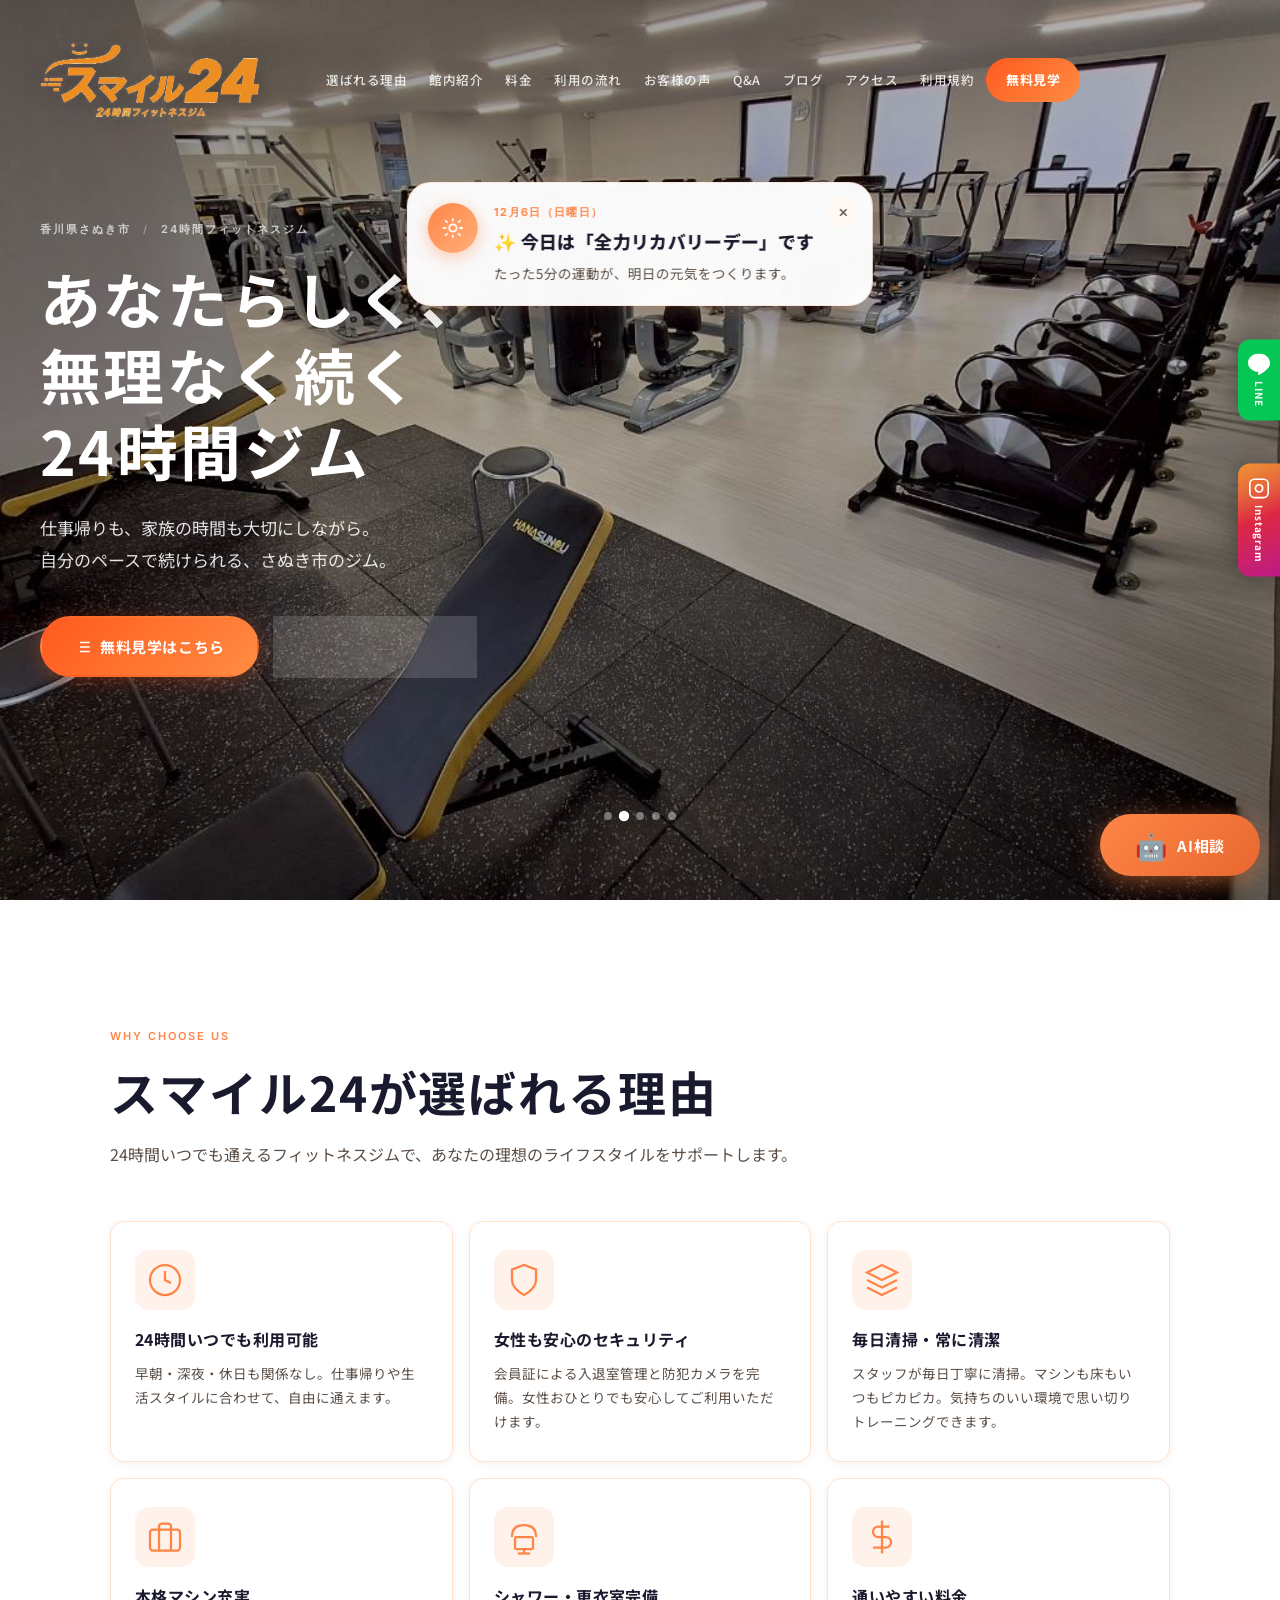
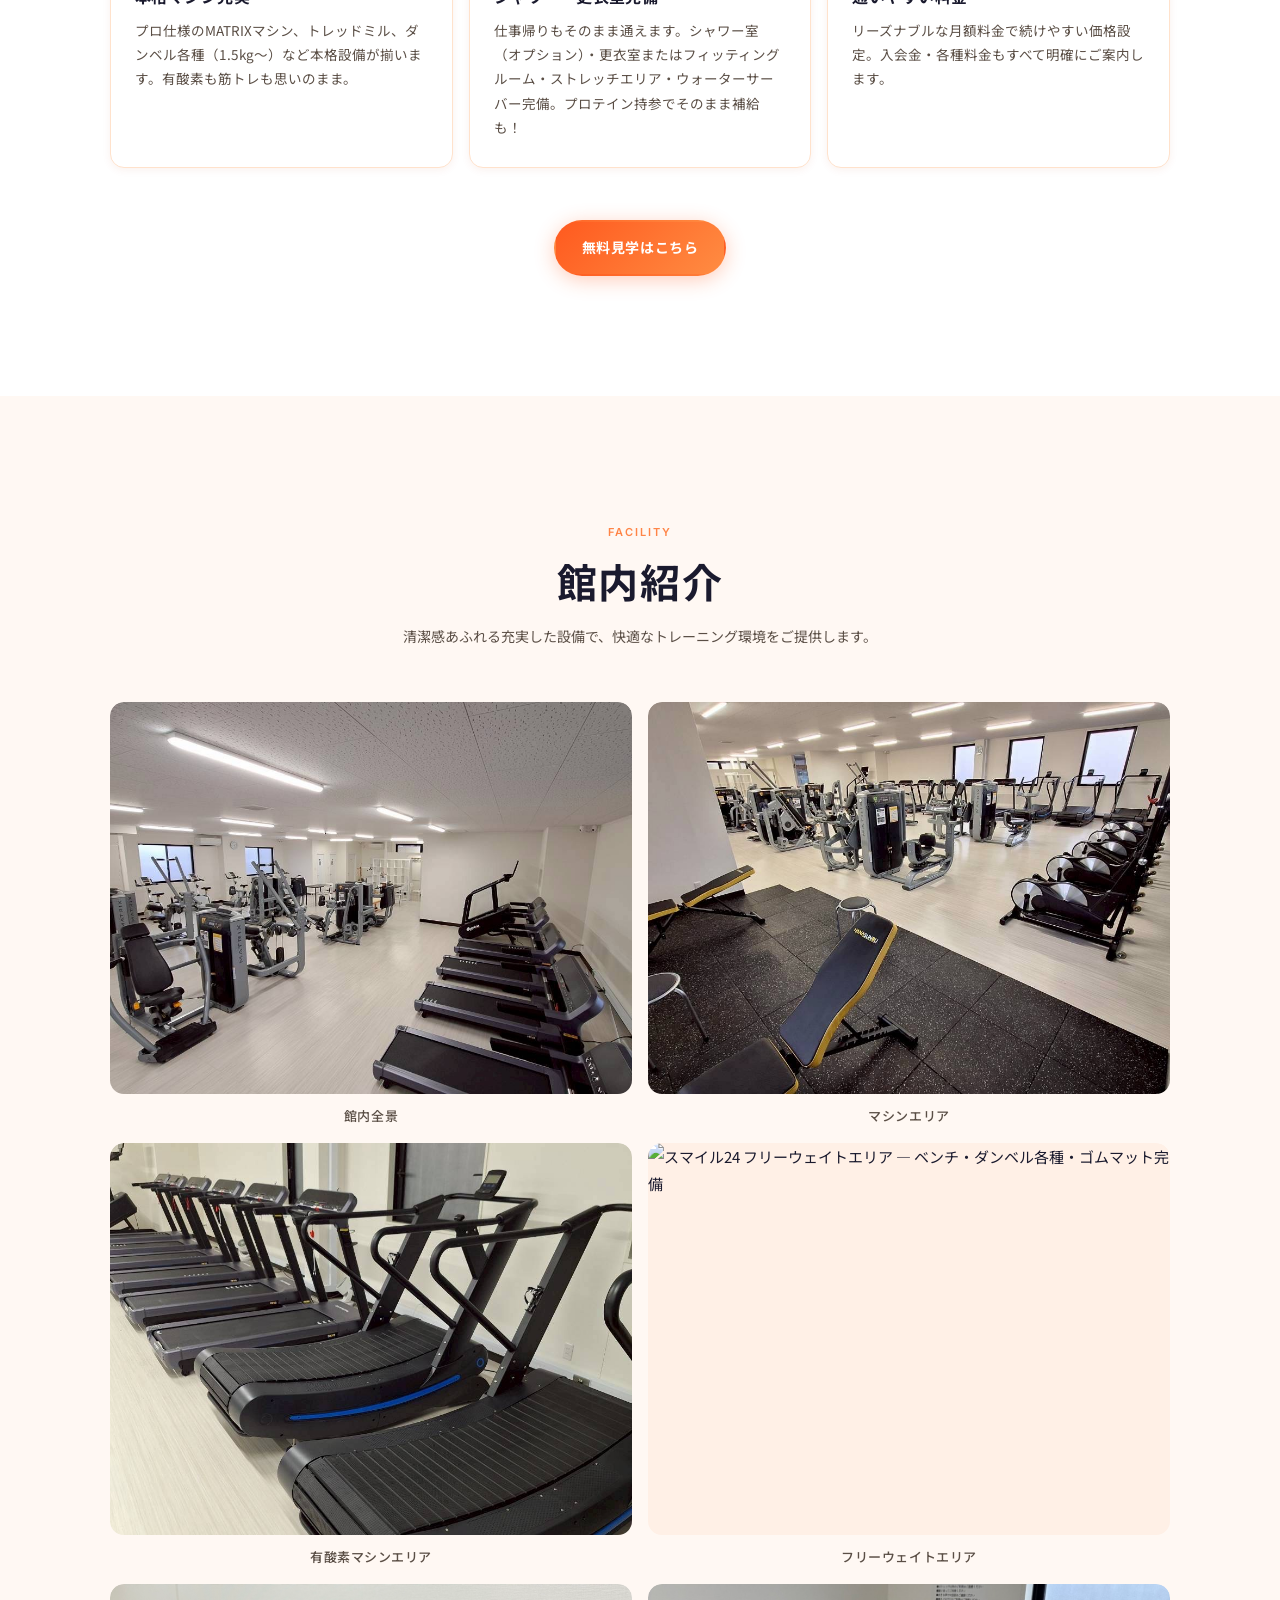
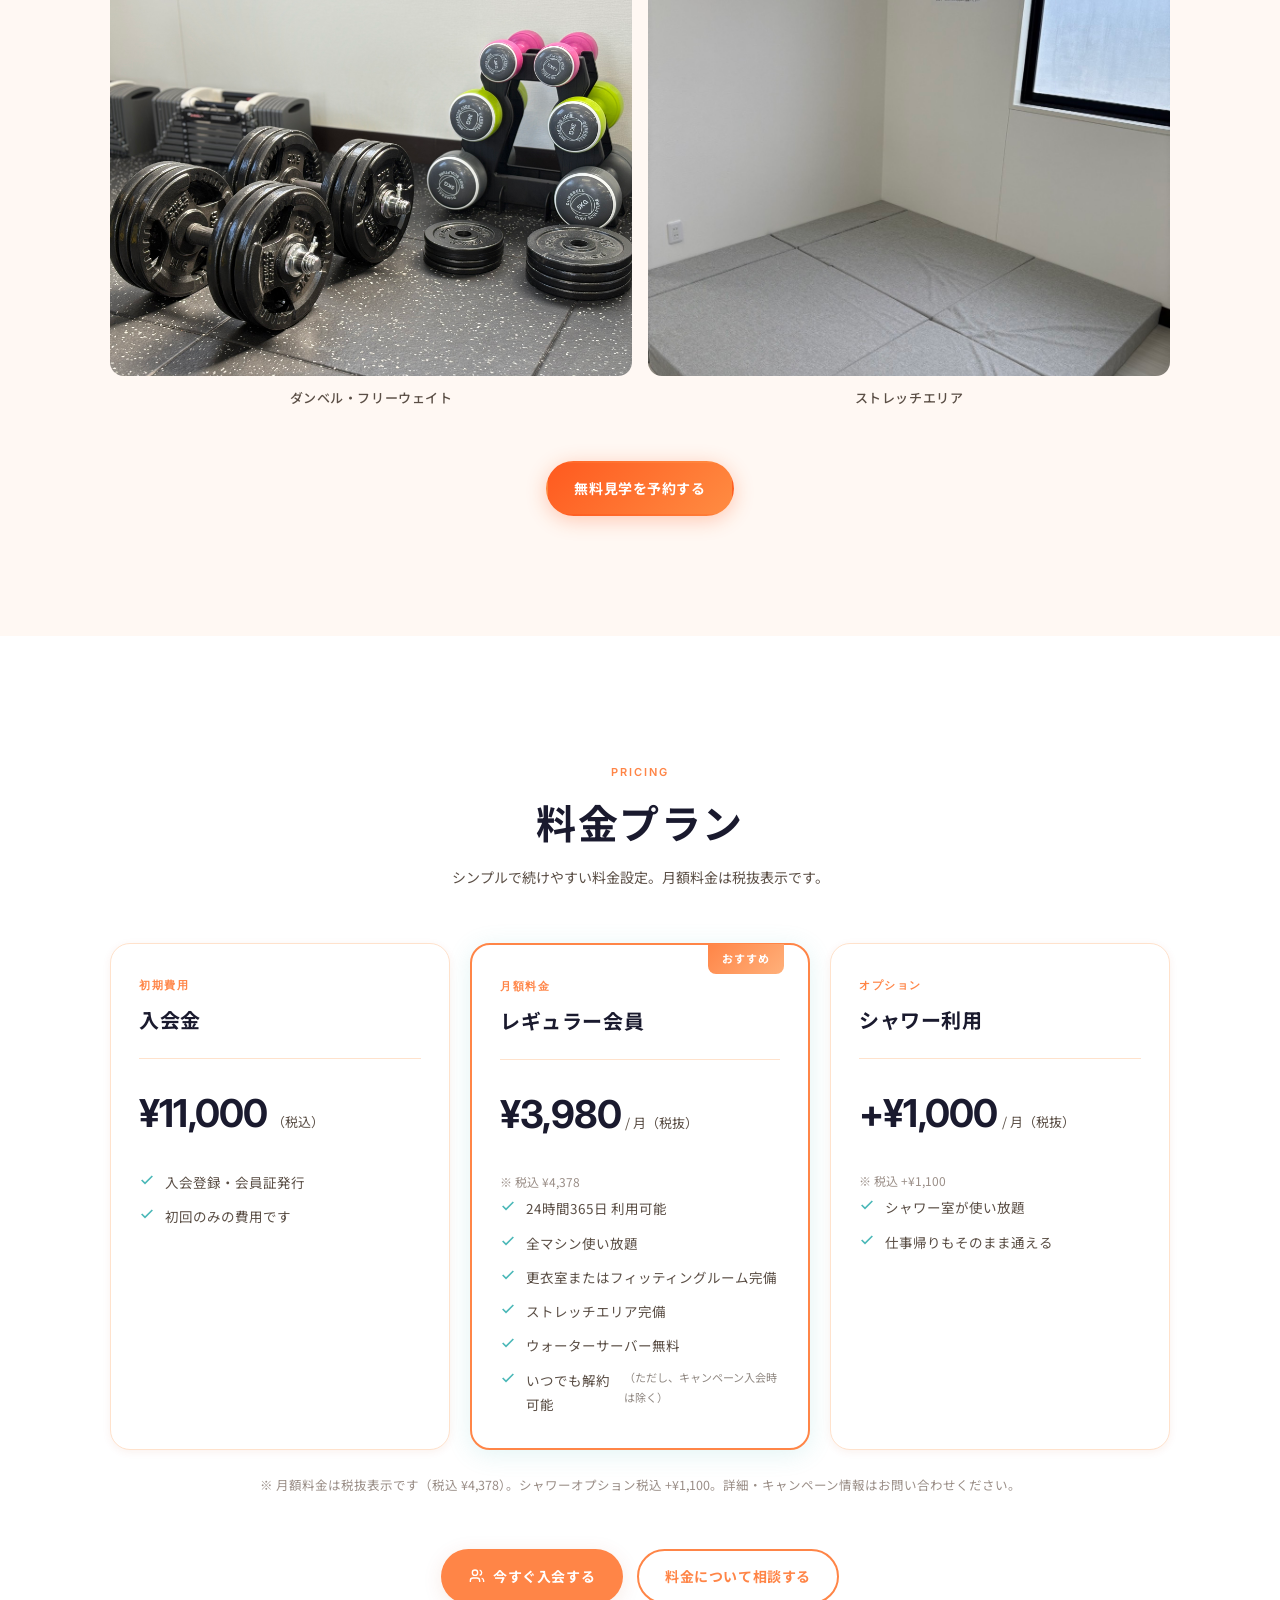
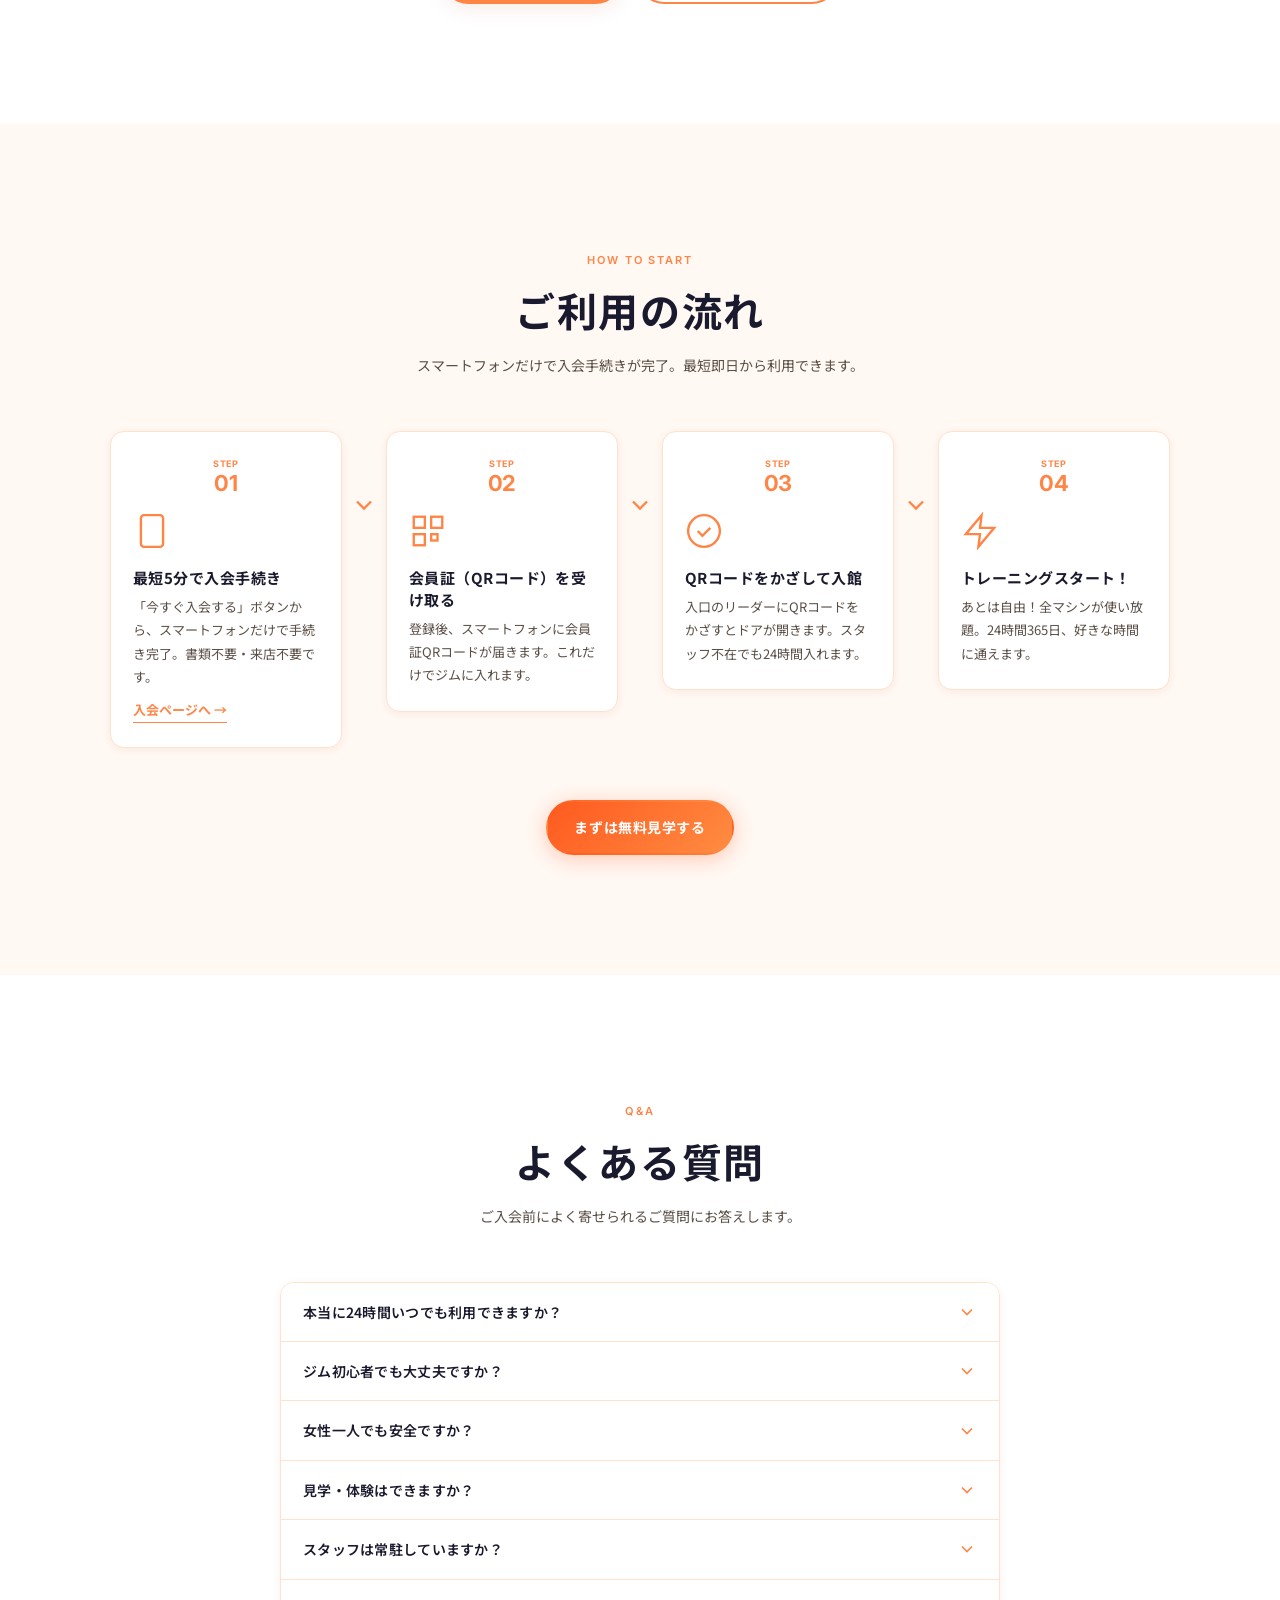
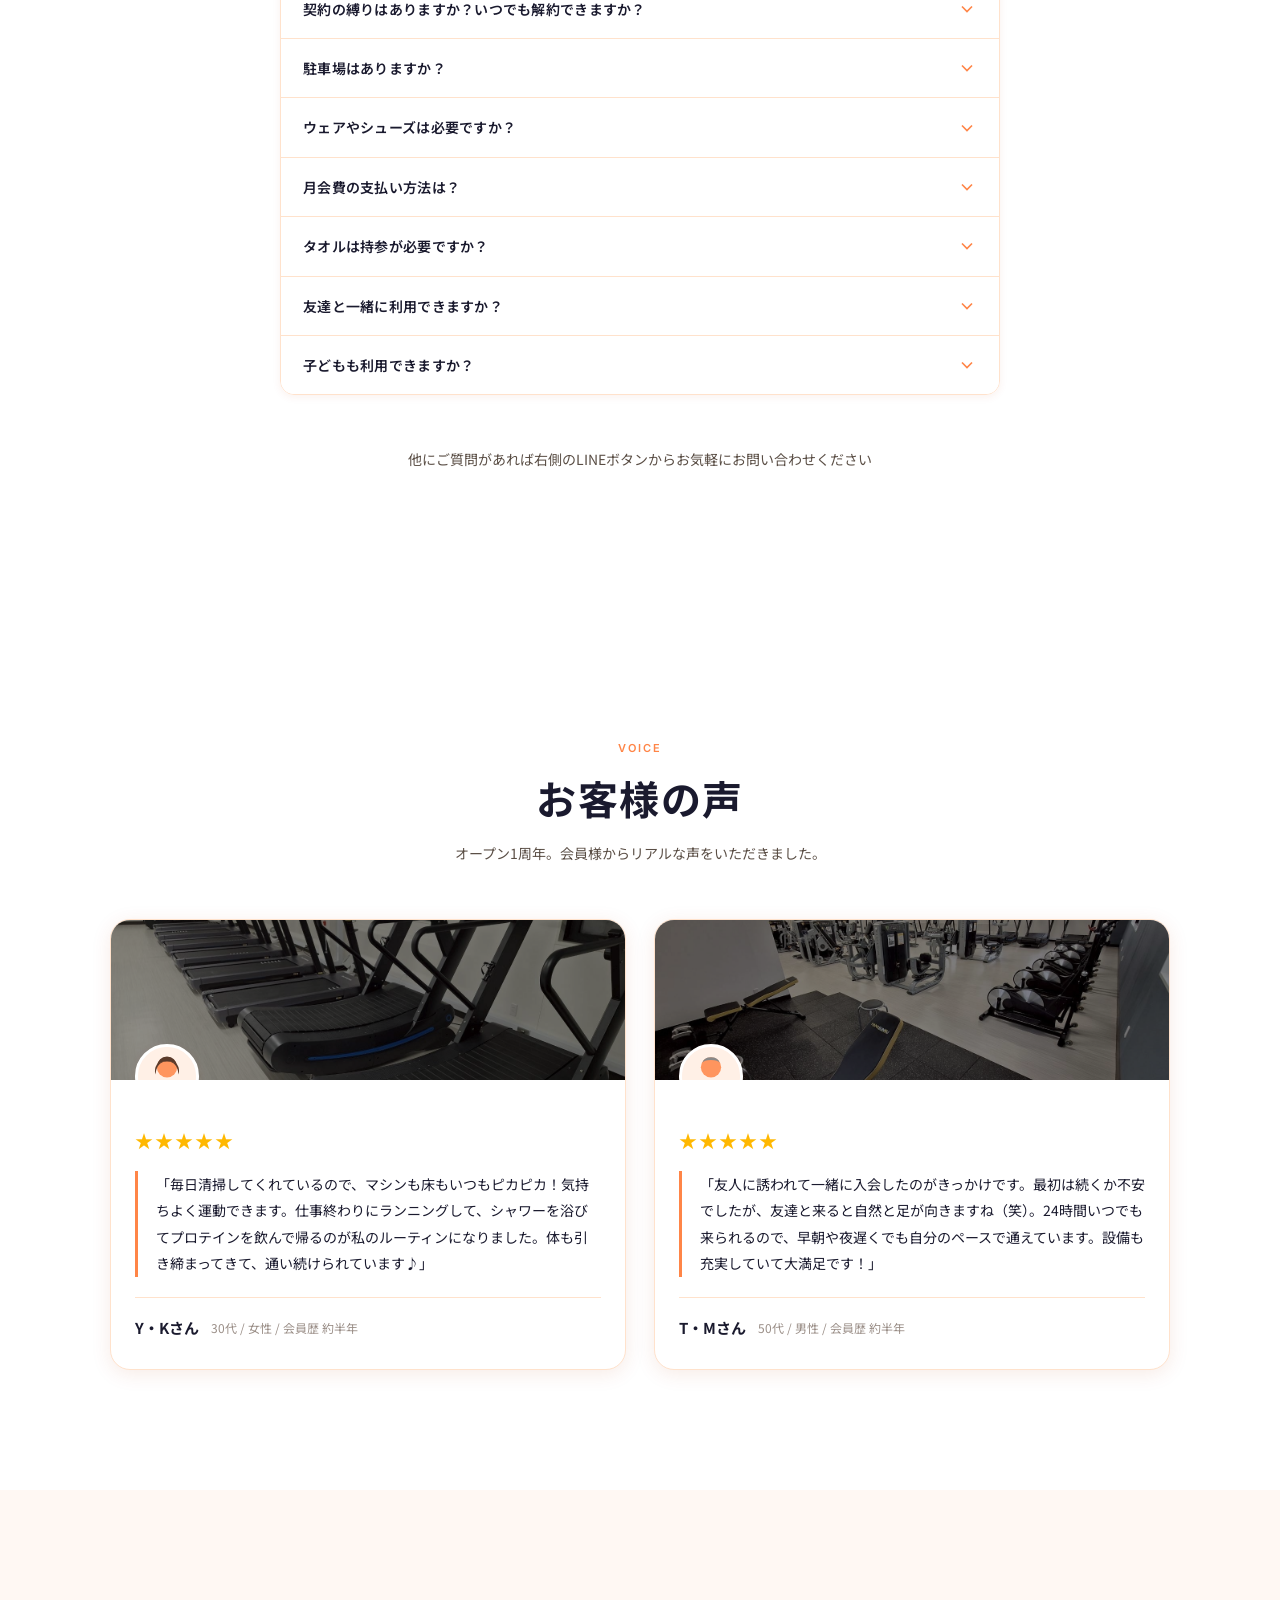
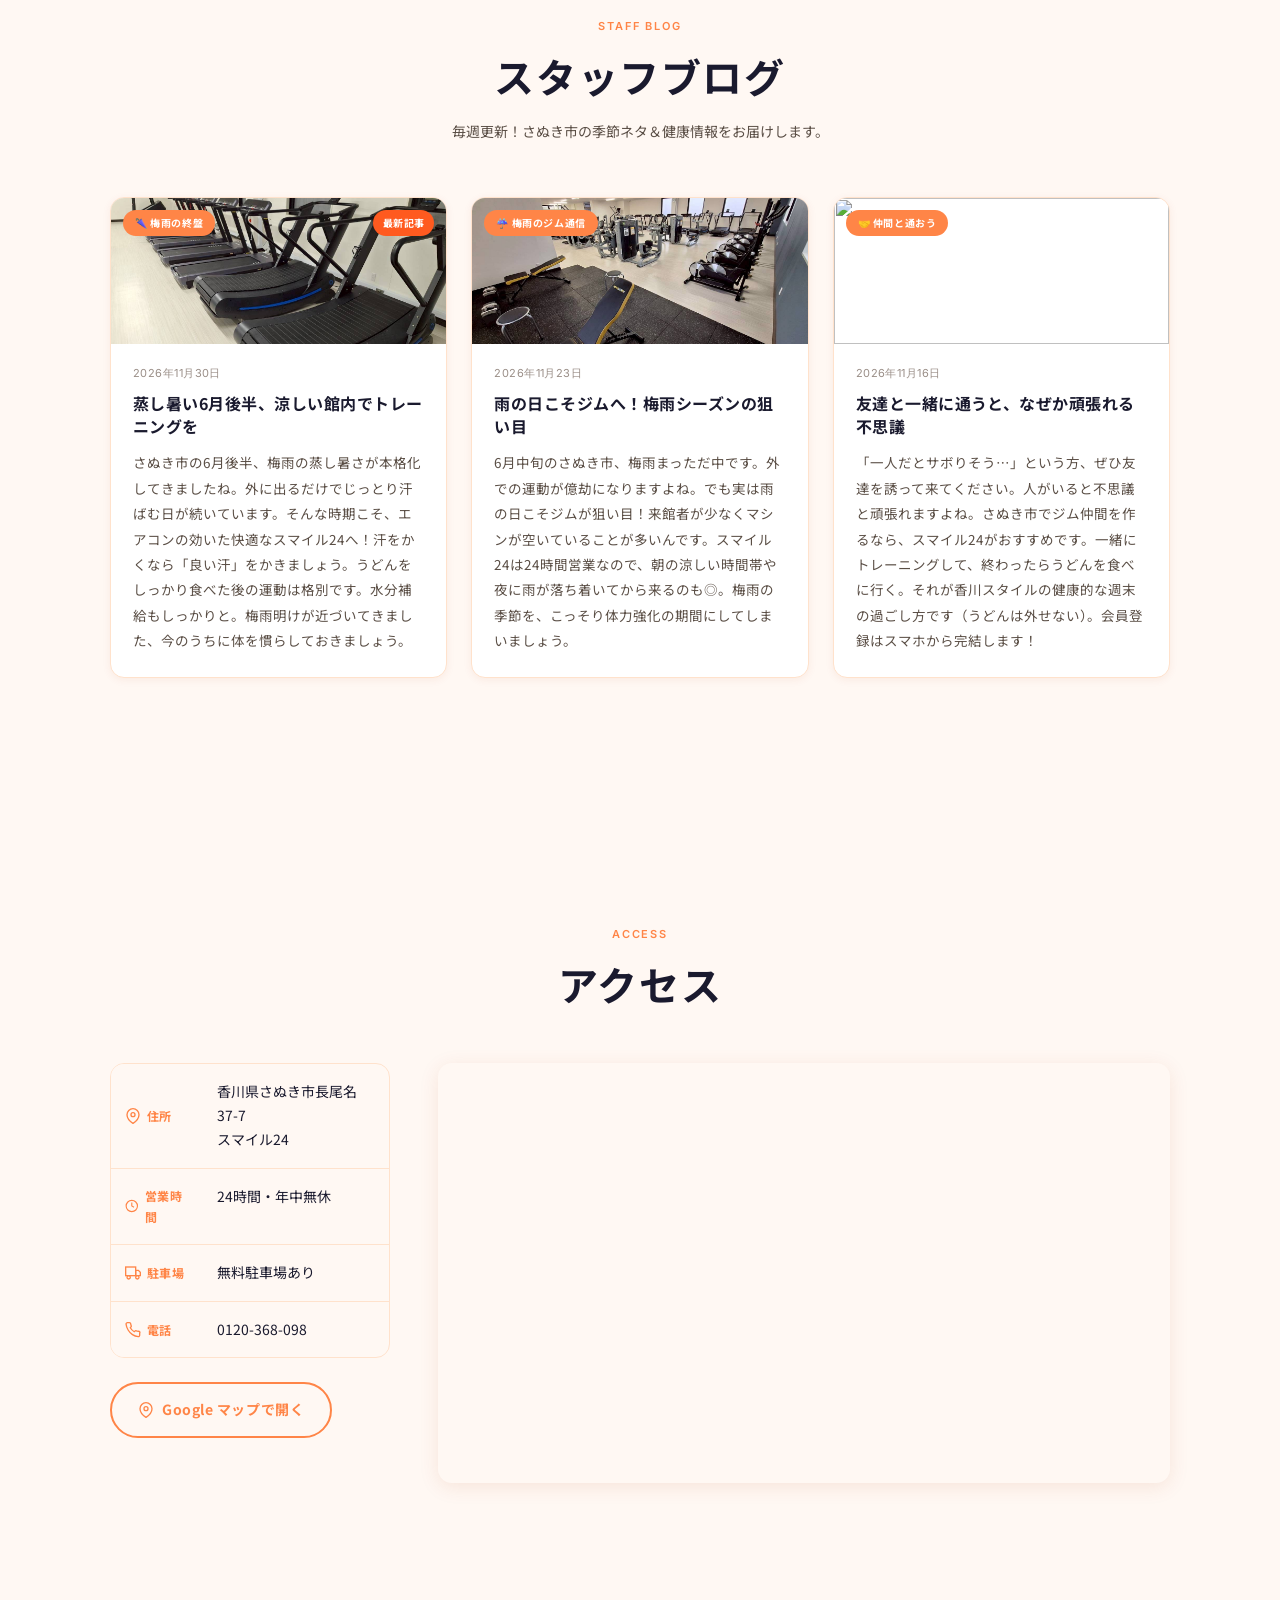
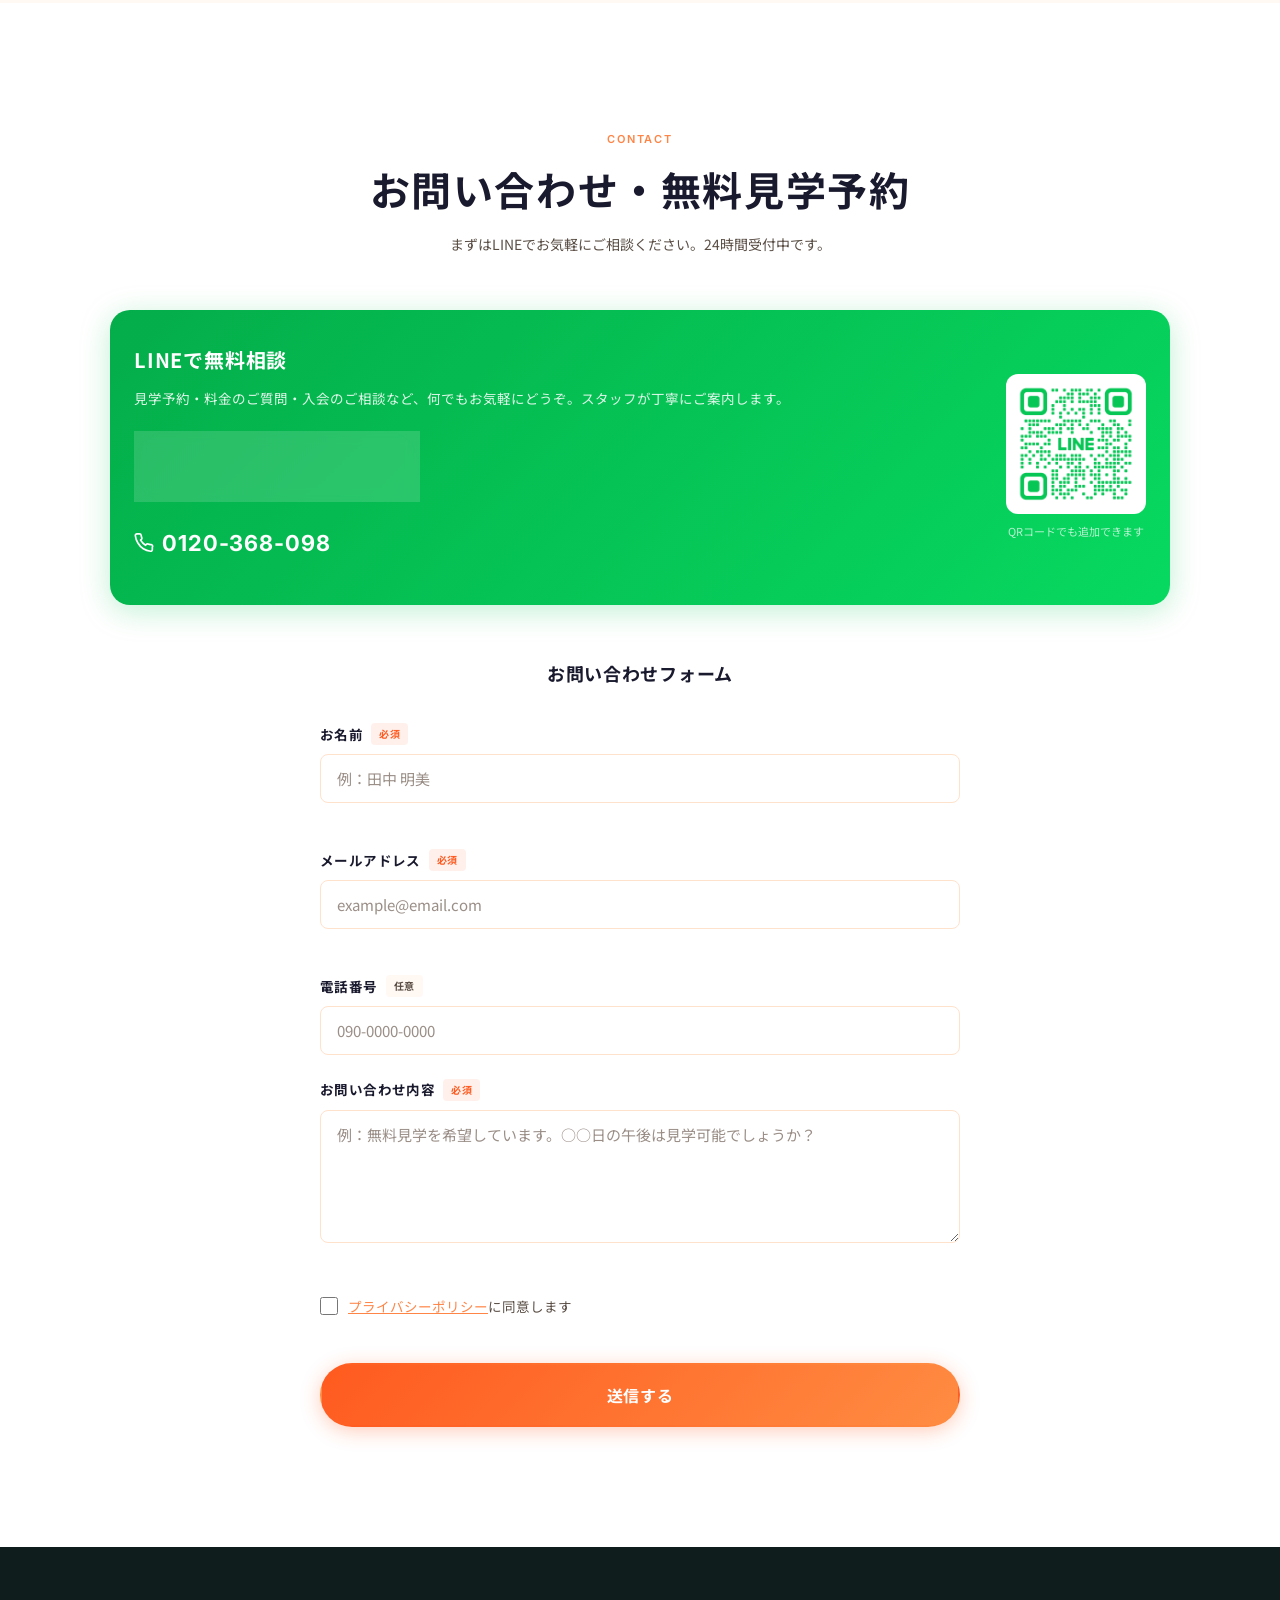
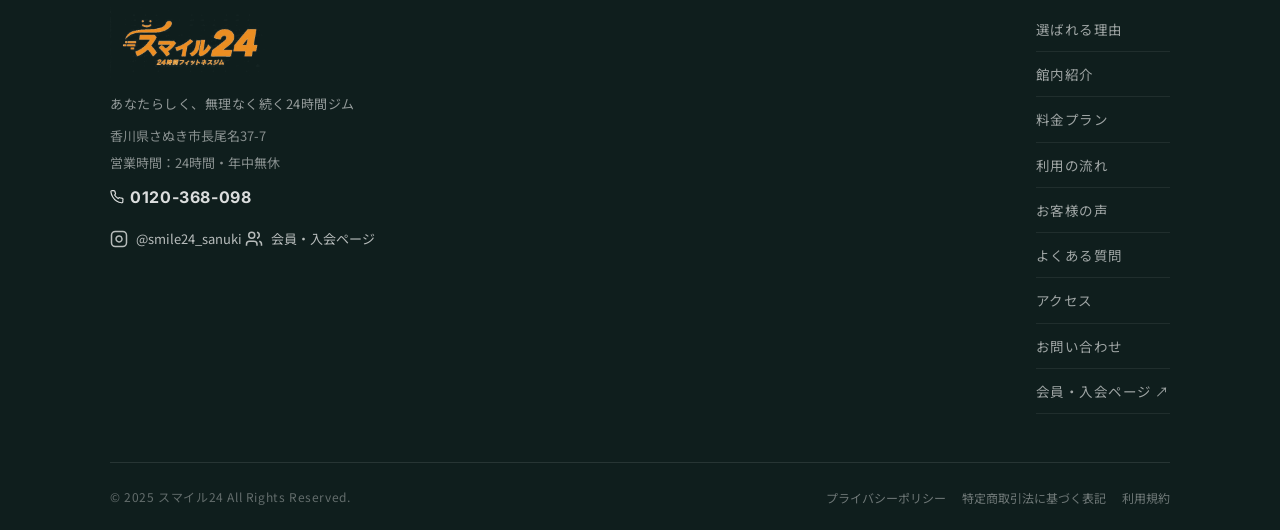
==== commit 5a1cb6ba: "スクロールで部位選択を表示・解約注記追加 Co-Authored-By: Claude Sonnet 4.6 <noreply@anthropic.com>" ====
--- a/index.html
+++ b/index.html
@@ -419,7 +419,7 @@
               <li>更衣室またはフィッティングルーム完備</li>
               <li>ストレッチエリア完備</li>
               <li>ウォーターサーバー無料</li>
-              <li>いつでも解約可能</li>
+              <li>いつでも解約可能<br><span style="font-size:.82em;opacity:.68;">（ただし、キャンペーン入会時は除く）</span></li>
             </ul>
           </div>
 
@@ -1167,6 +1167,6 @@
     </div>
   </div>
 
-  <script src="ai-chat.js?v=20260702a"></script>
+  <script src="ai-chat.js?v=20260702b"></script>
 </body>
 </html>
--- a/style.css
+++ b/style.css
@@ -2685,24 +2685,25 @@
 }
 .mc-img-wrap {
   position: relative;
-  height: 260px;
+  height: 300px;
   overflow: hidden;
 }
 .mc-img {
   width: 100%;
   height: 100%;
   object-fit: contain;
-  object-position: center;
-  background: #f0f0f0;
+  object-position: center top;
+  background: #f5f5f5;
   display: block;
 }
 .mc-img-overlay {
   position: absolute;
   bottom: 0; left: 0; right: 0;
-  padding: 10px 14px 12px;
+  padding: 36px 14px 12px;
   display: flex;
   flex-direction: column;
   gap: 2px;
+  pointer-events: none;
 }
 .mc-machine-name {
   font-size: 17px;
@@ -2822,7 +2823,7 @@
 
 /* Mobile machine card */
 @media (max-width: 639px) {
-  .mc-img-wrap { height: 200px; }
+  .mc-img-wrap { height: 240px; }
   .mc-machine-name { font-size: 15px; }
   .mc-body { padding: 11px 13px; gap: 8px; }
   .mc-step { font-size: 12px; }
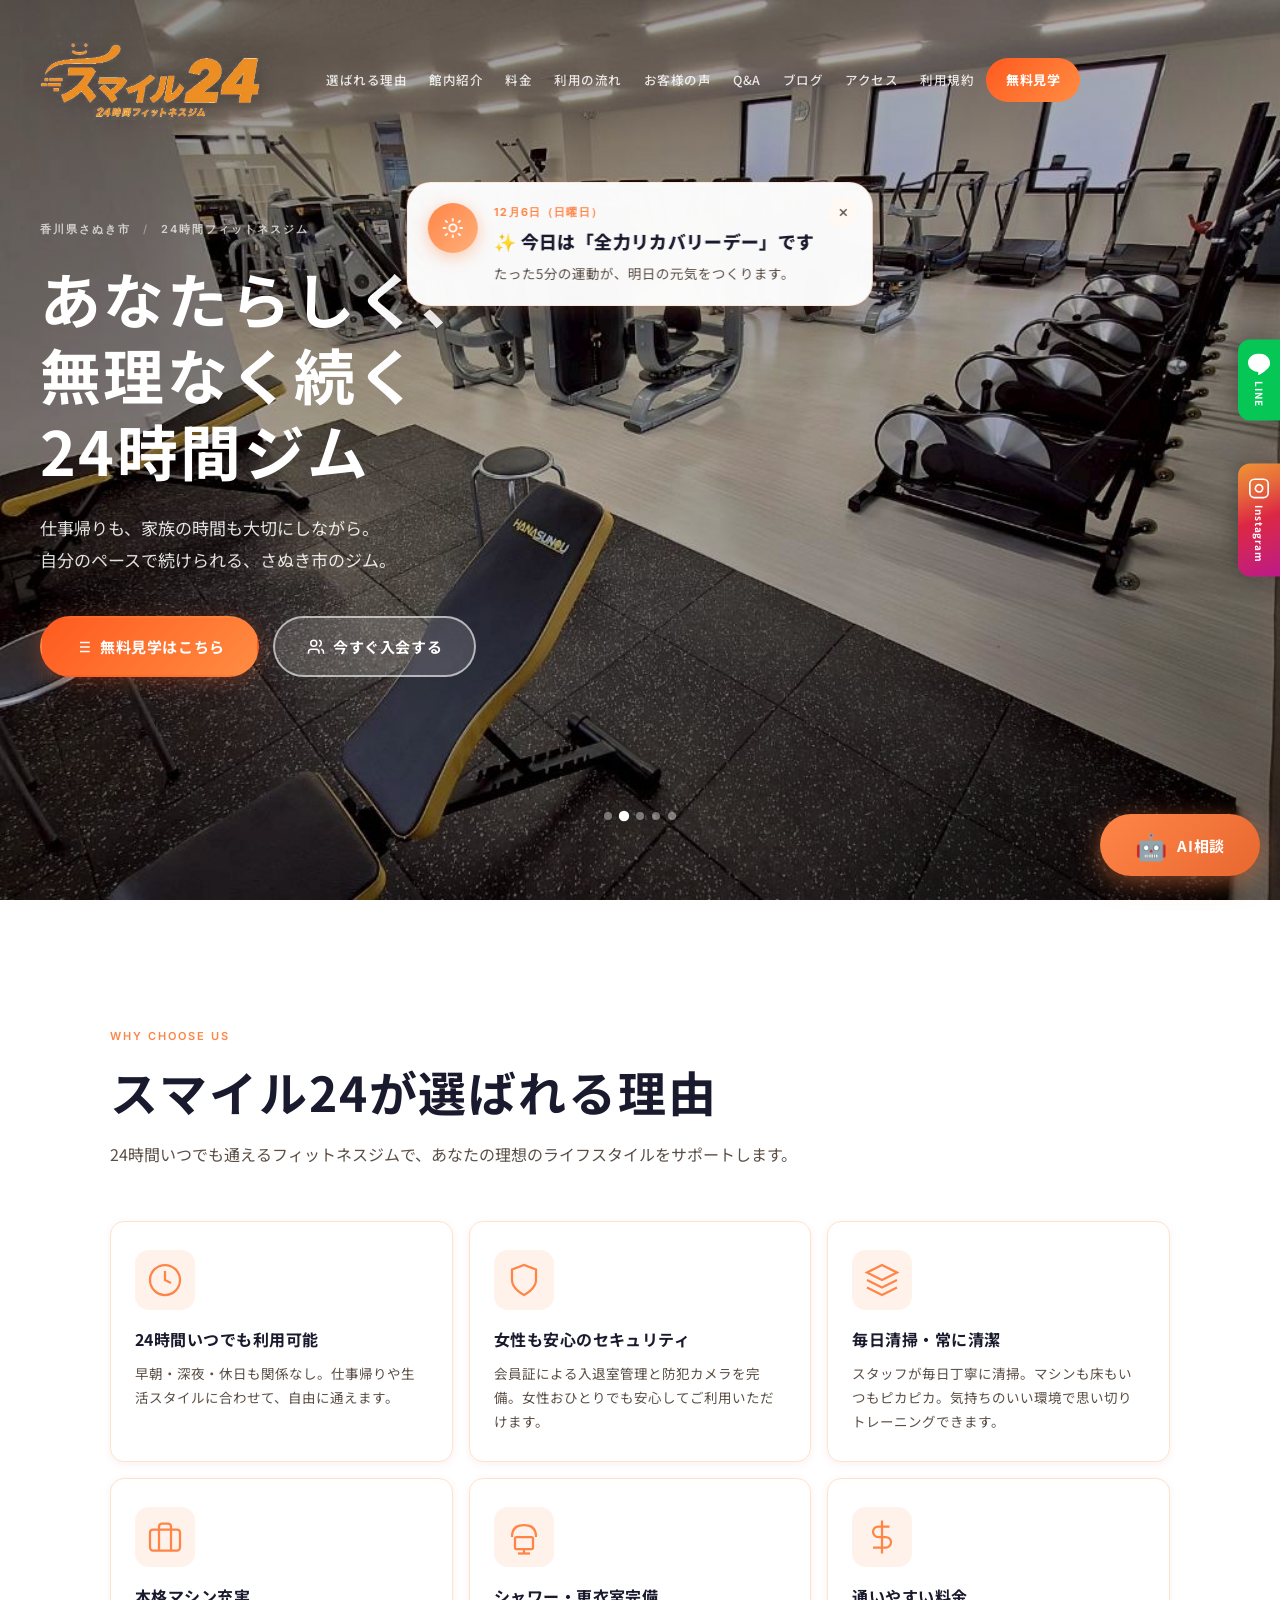
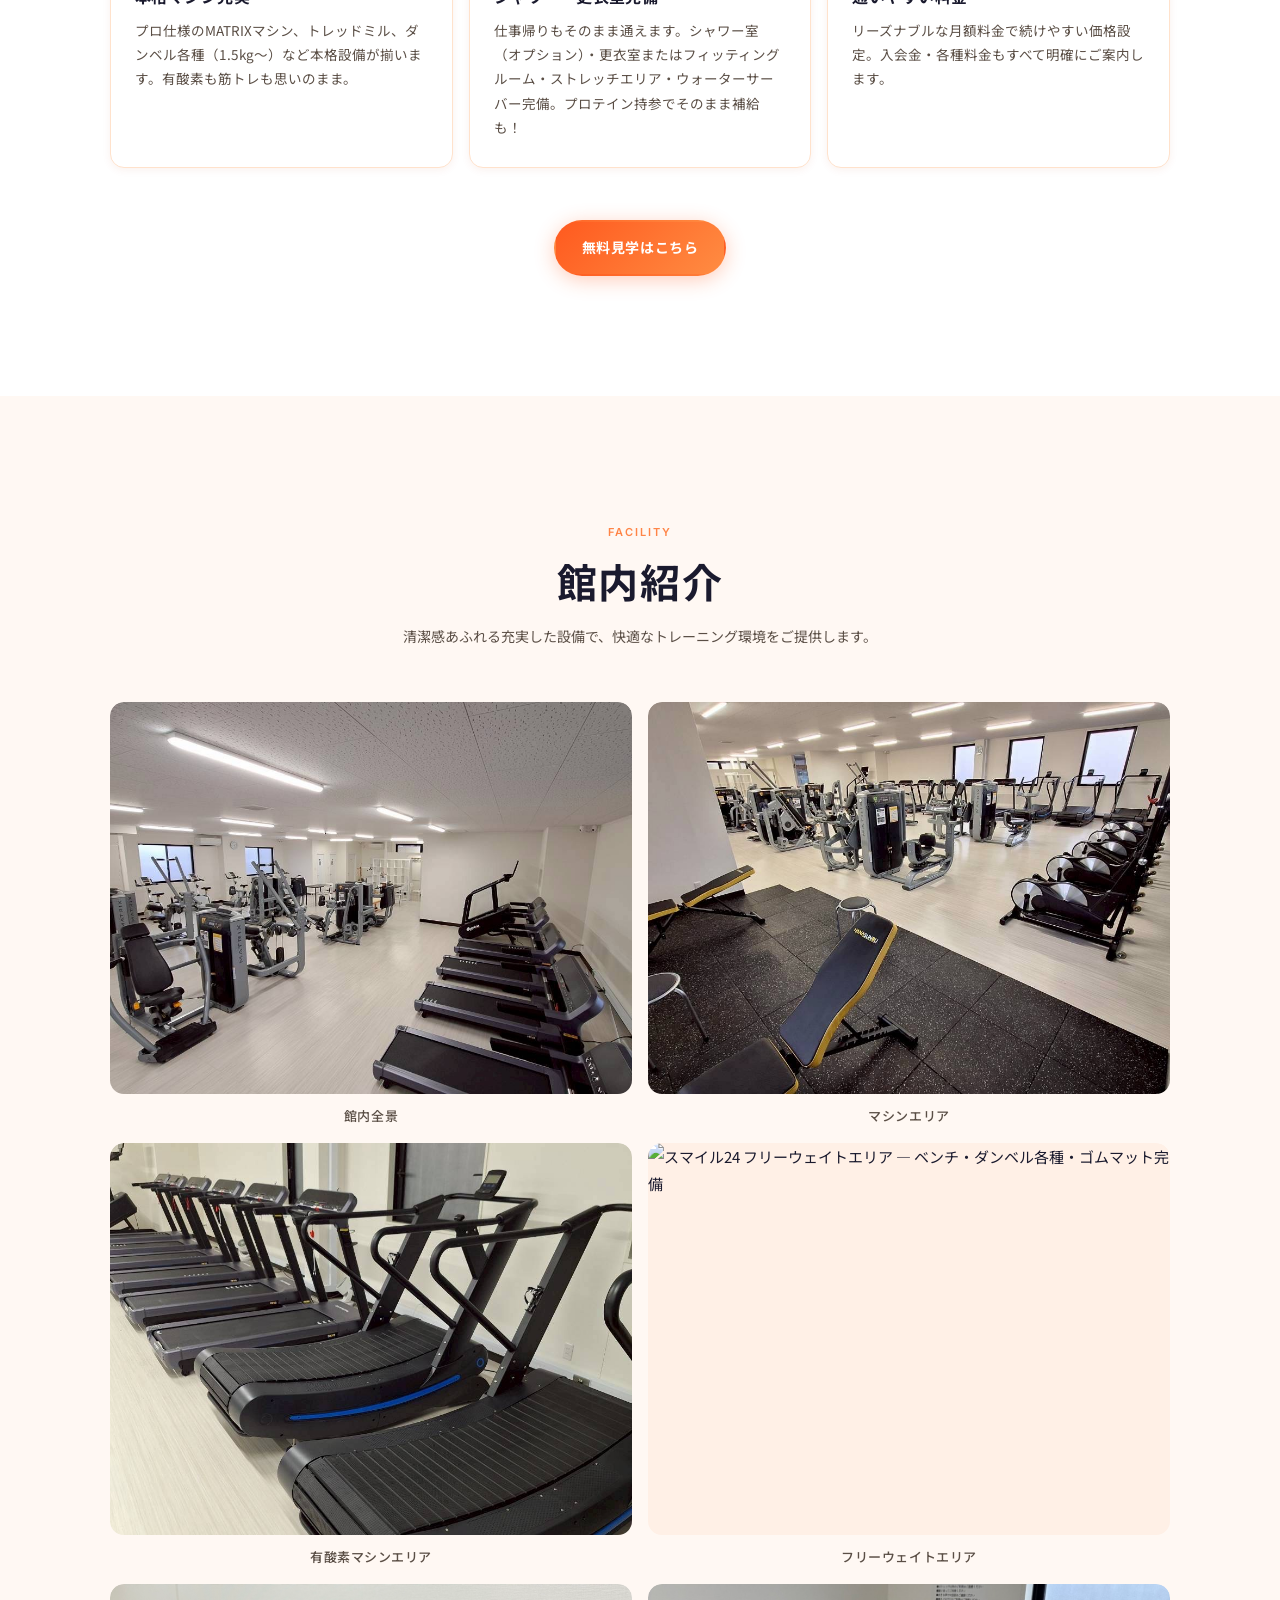
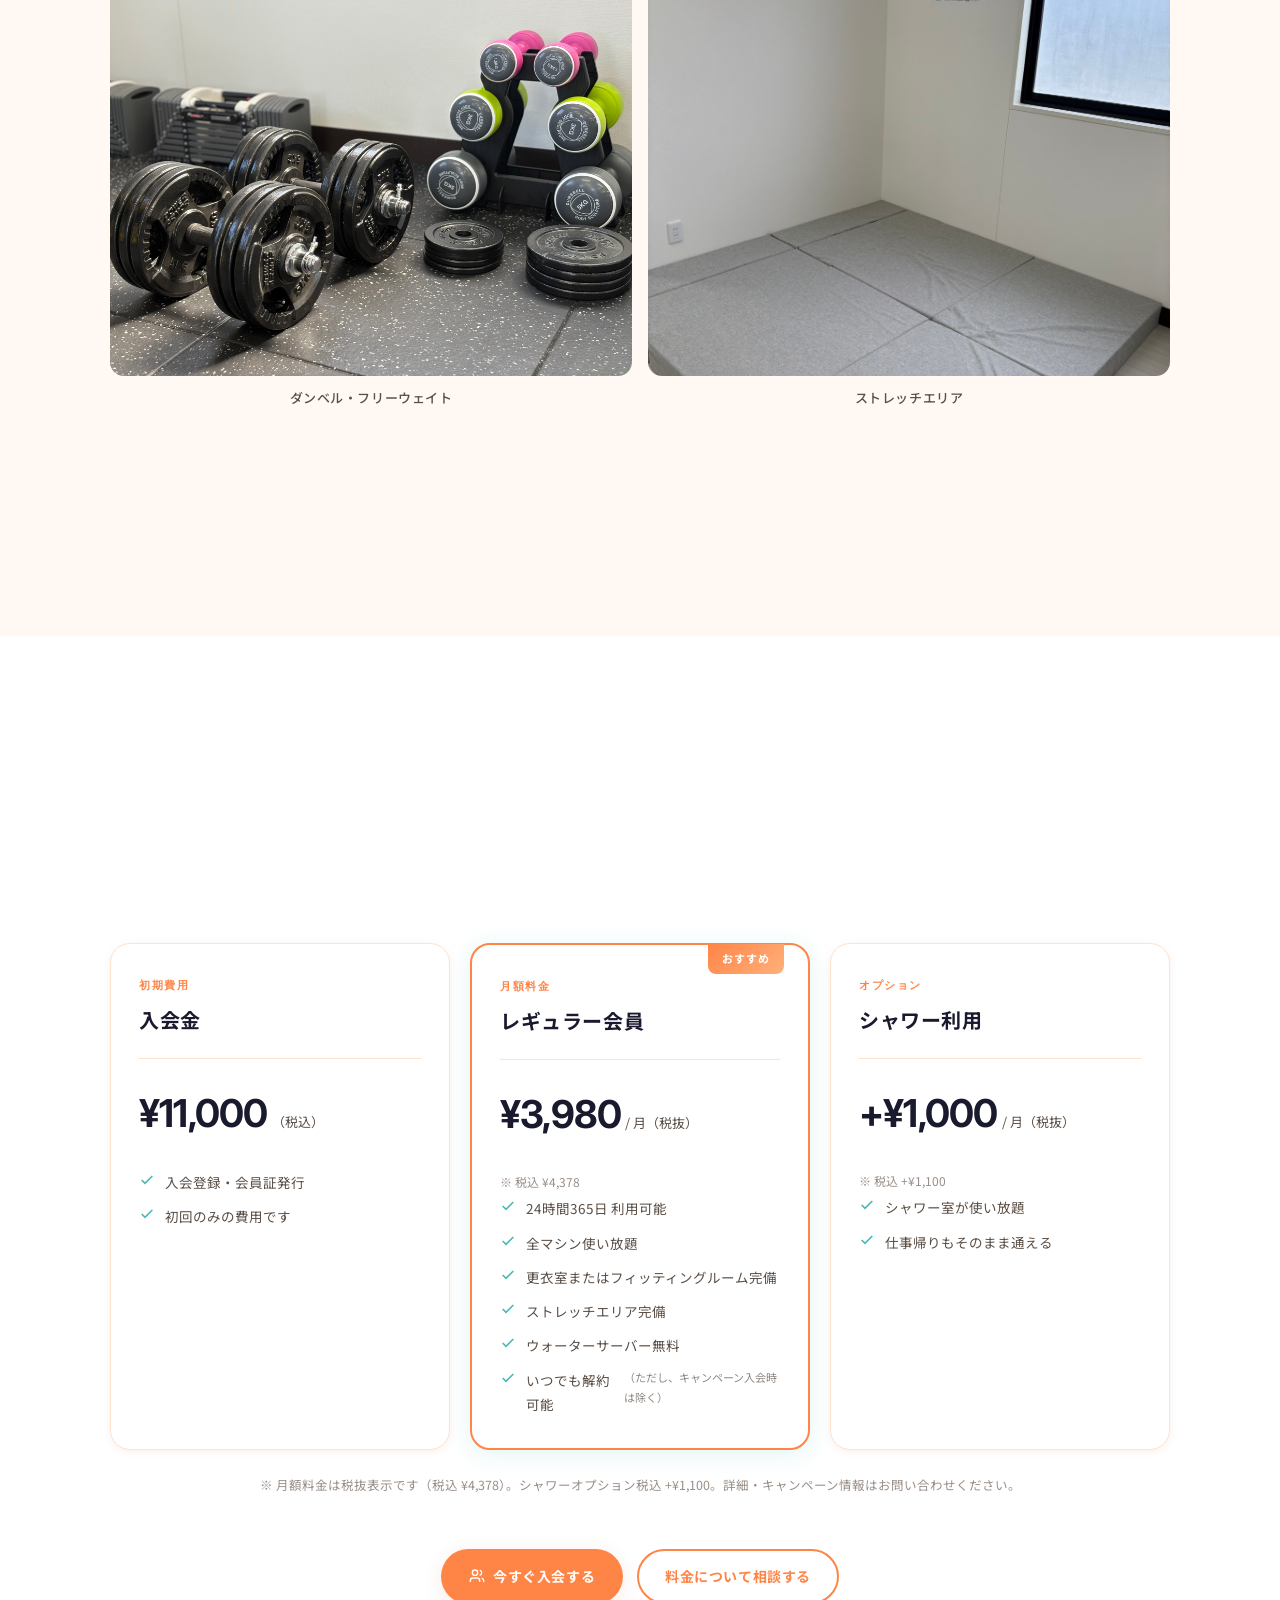
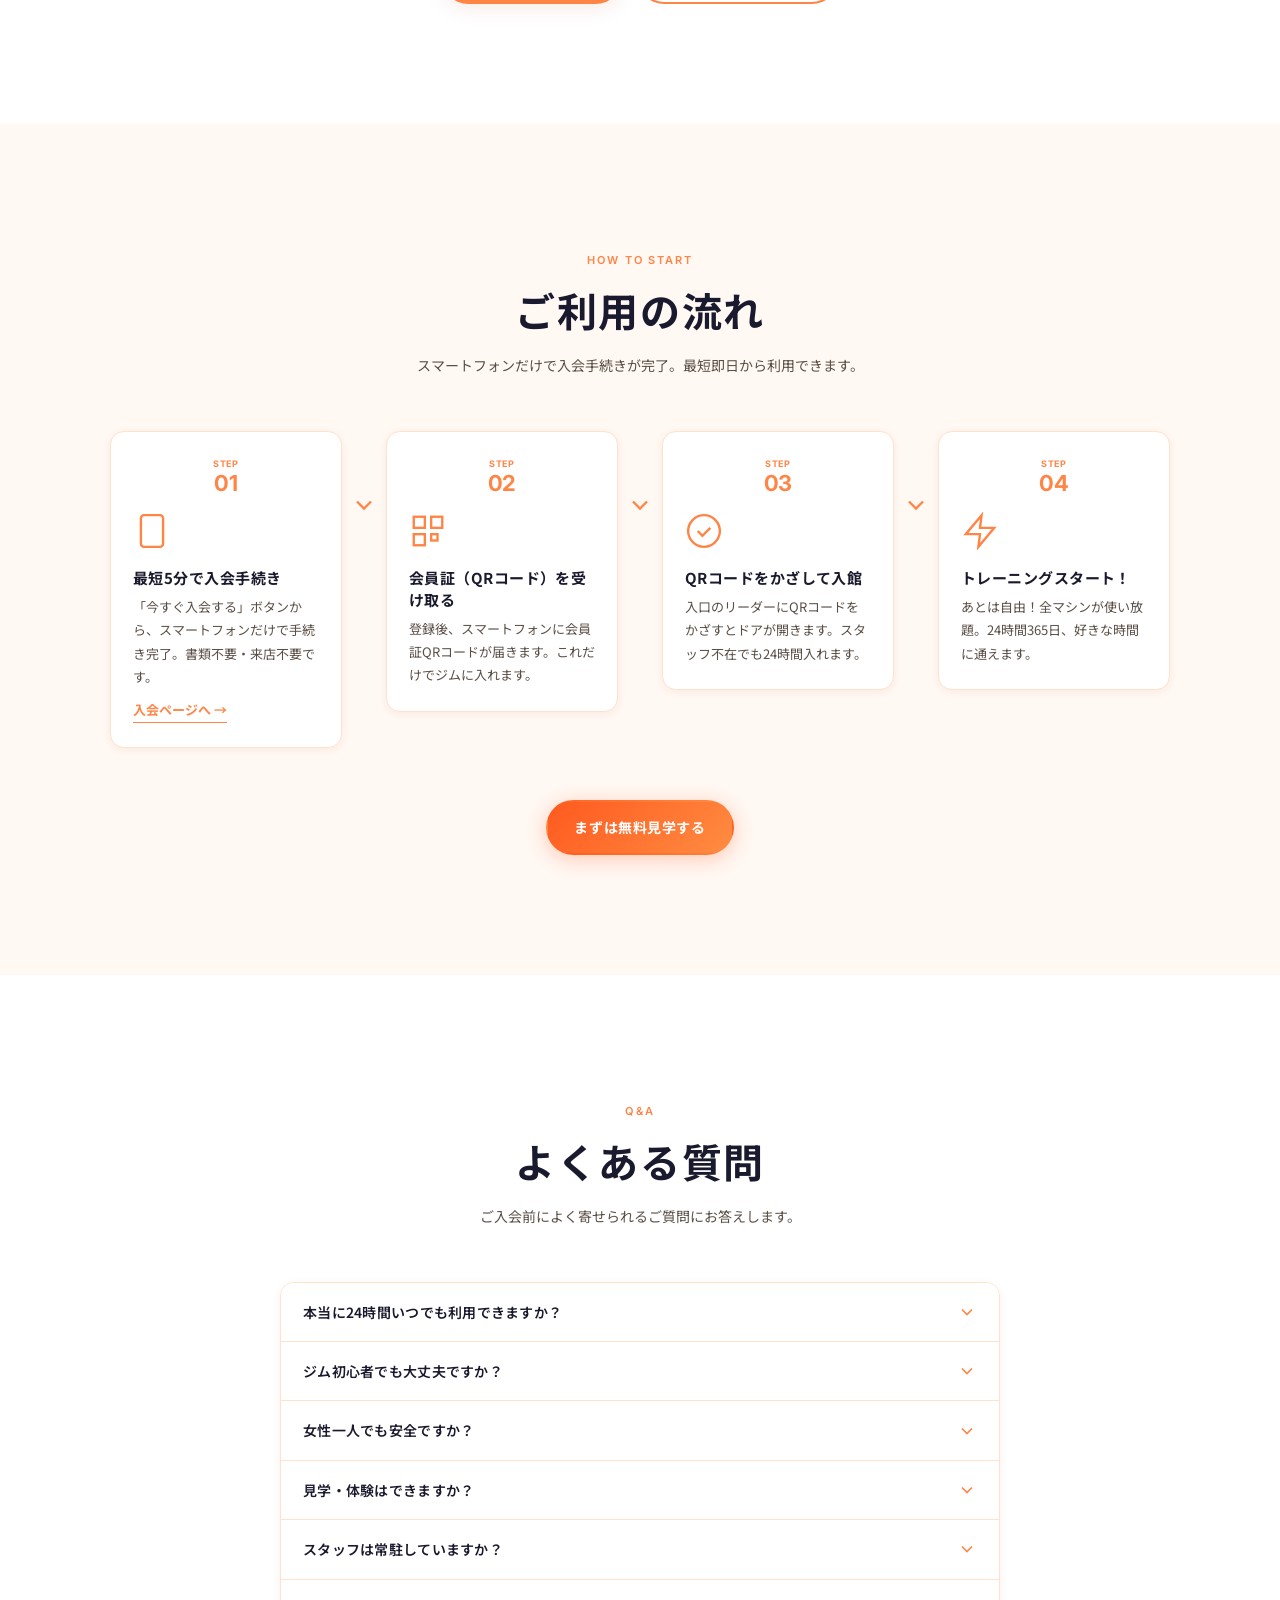
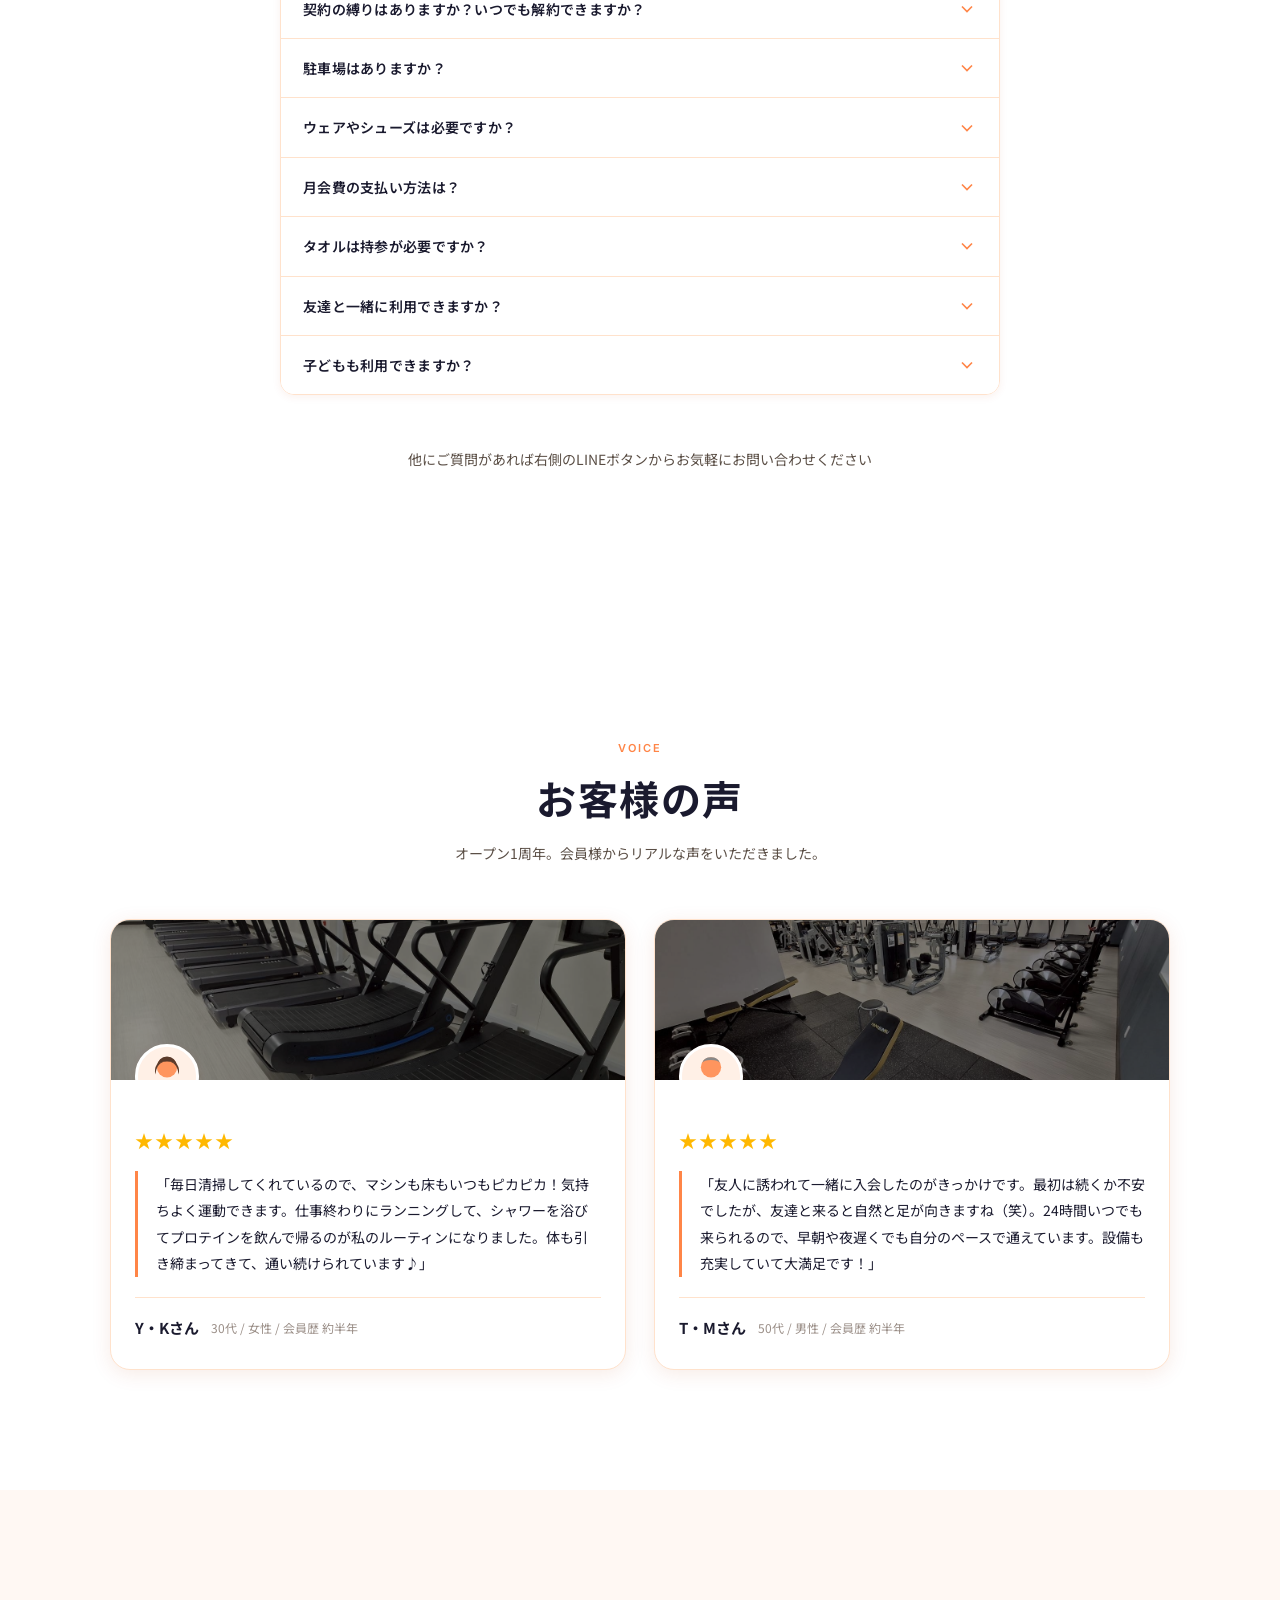
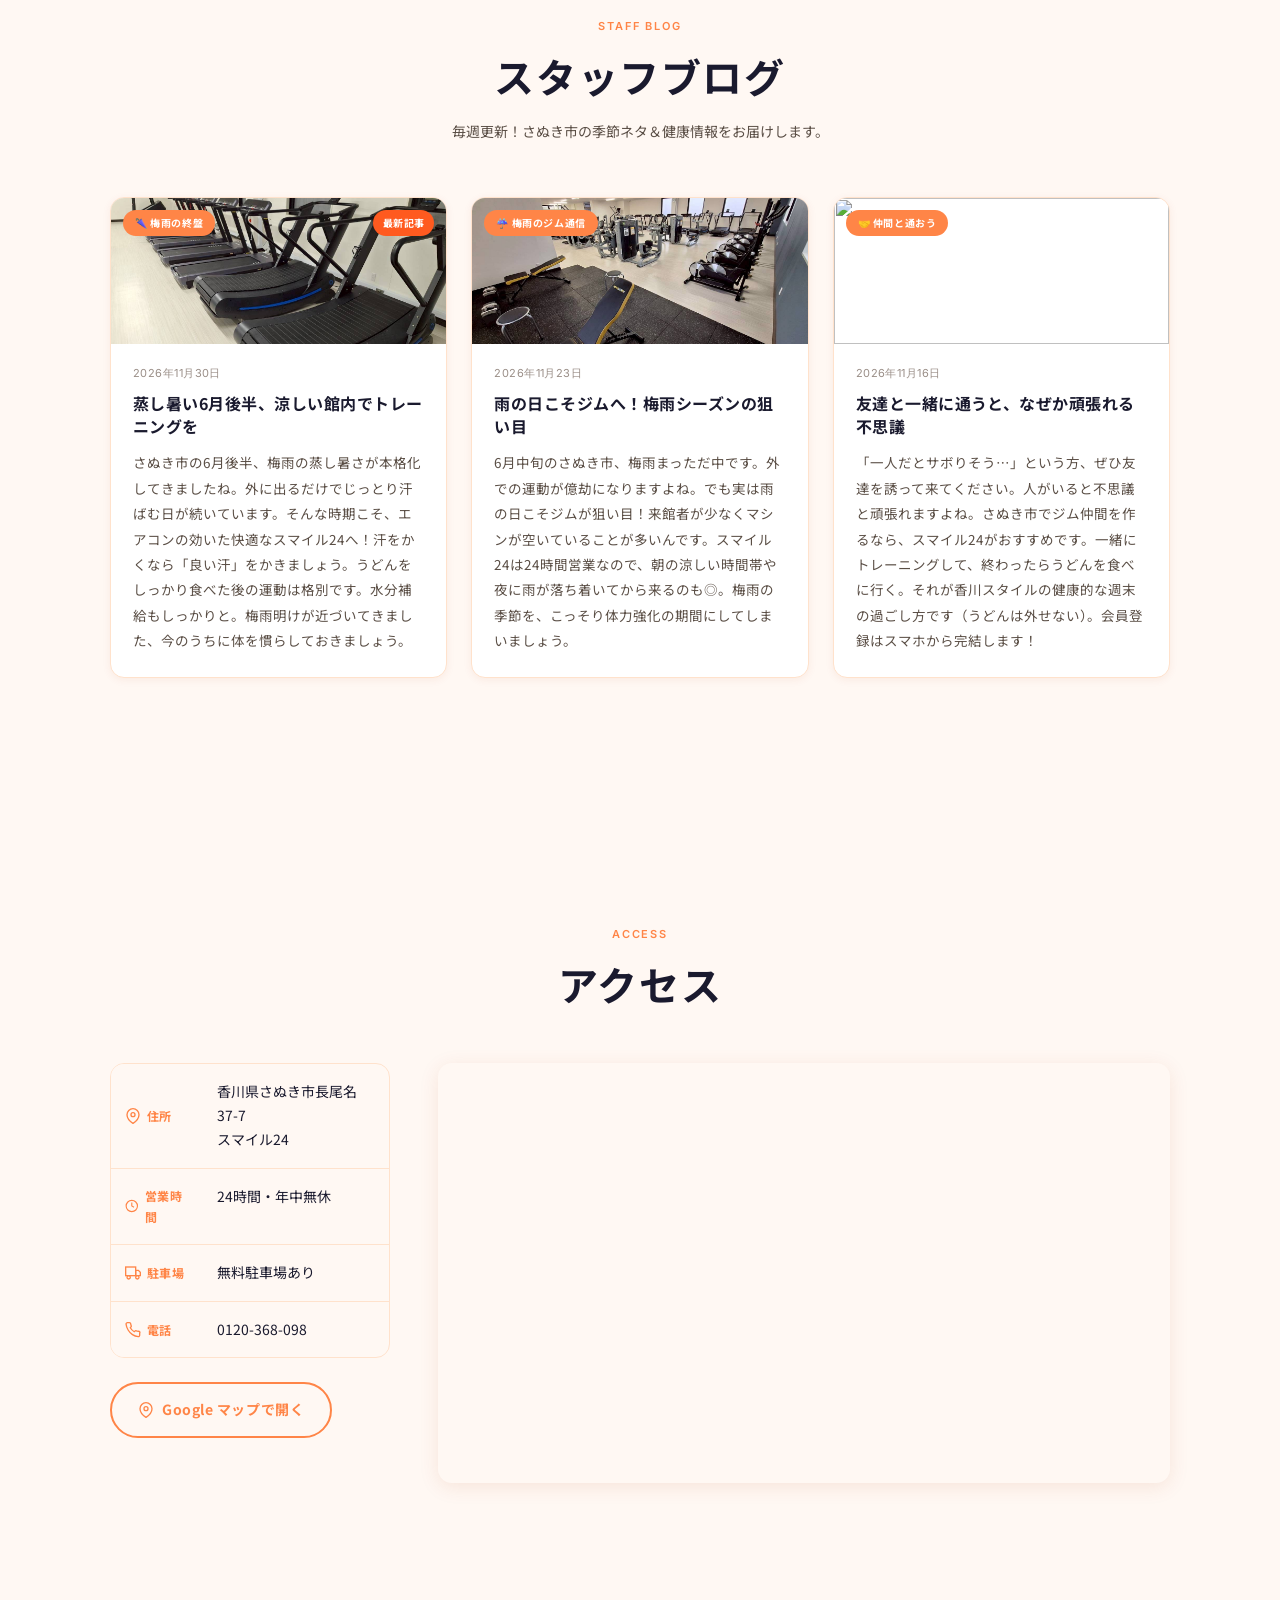
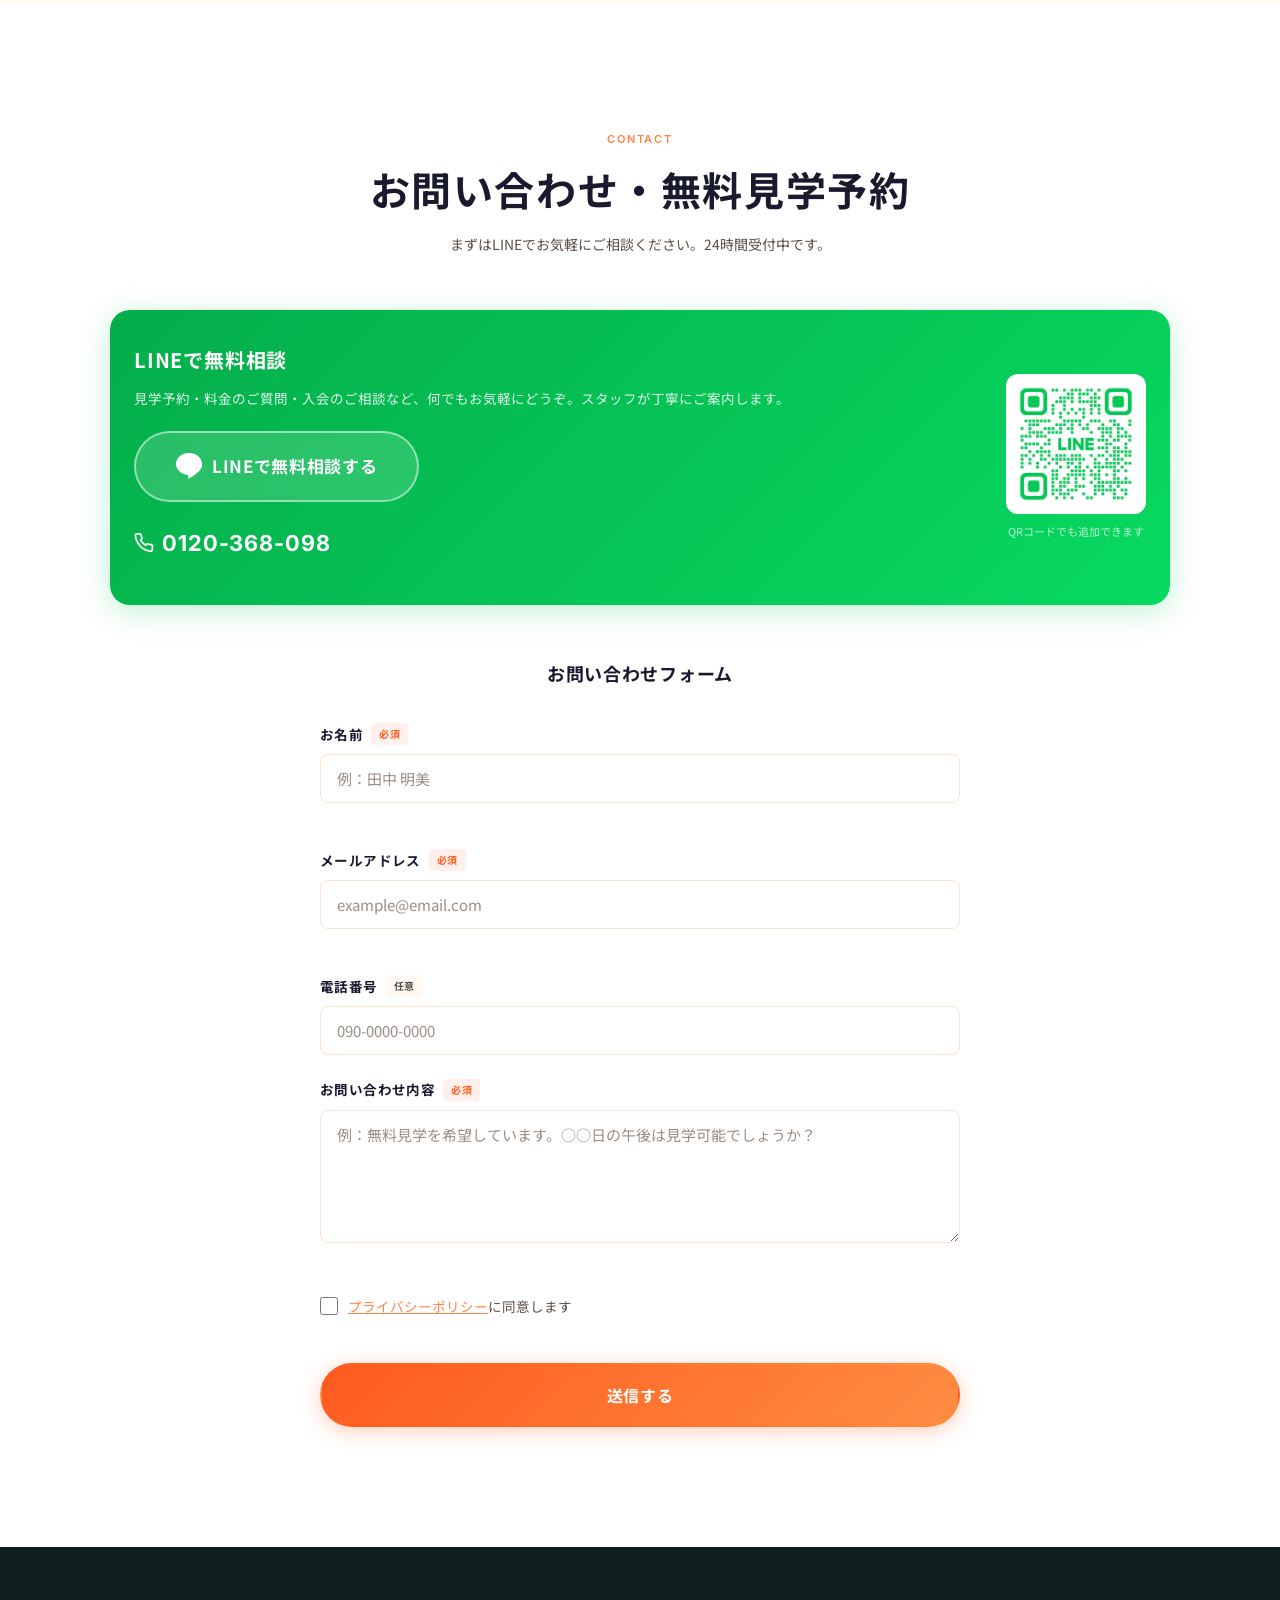
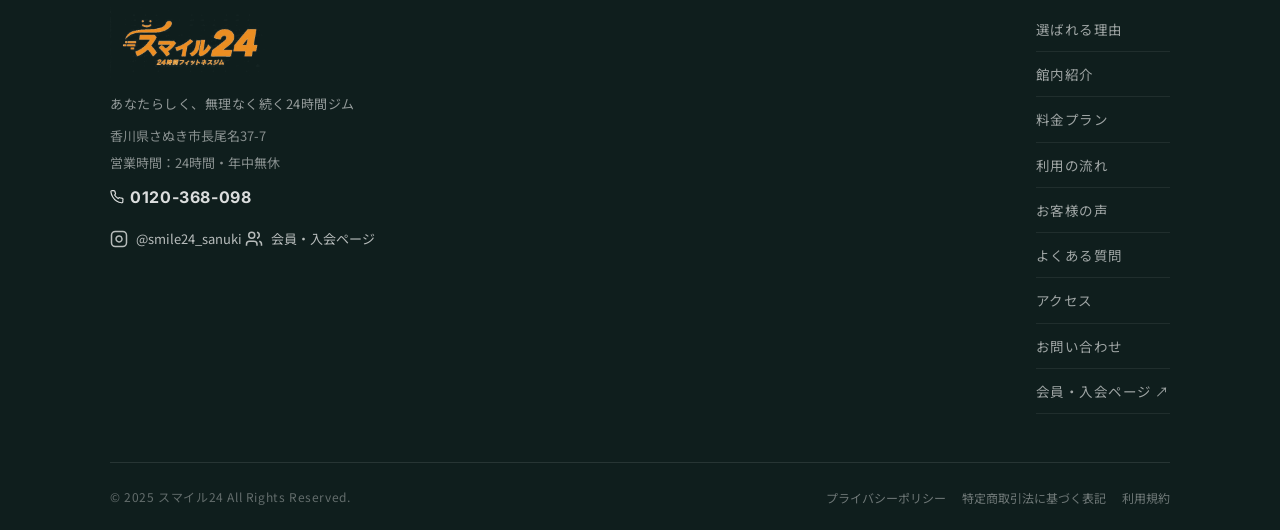
==== commit d9ae4a75: "スクロール遅延修正・AI回答改善・解約前払い制FAQ追加 Co-Authored-By: Claude Sonnet 4.6 <noreply@anthropic.com>" ====
--- a/index.html
+++ b/index.html
@@ -1167,6 +1167,6 @@
     </div>
   </div>
 
-  <script src="ai-chat.js?v=20260702b"></script>
+  <script src="ai-chat.js?v=20260702c"></script>
 </body>
 </html>
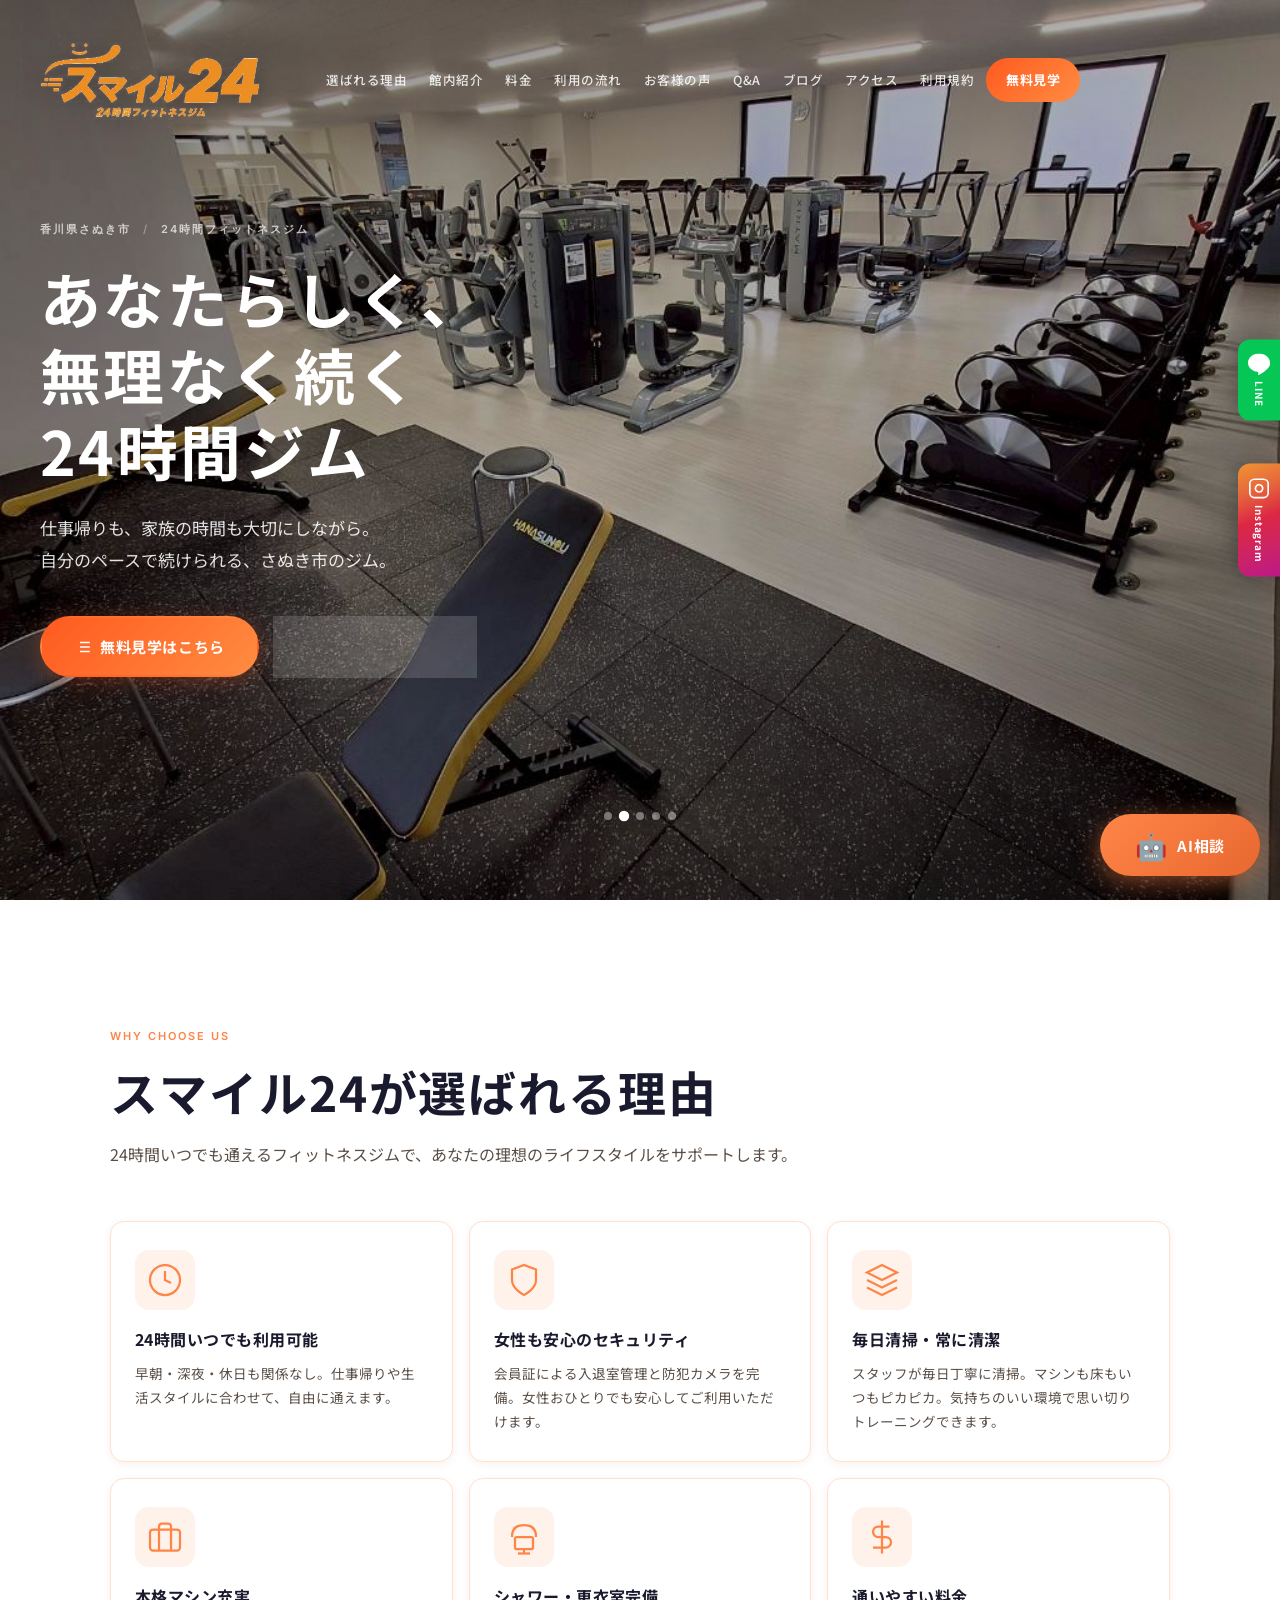
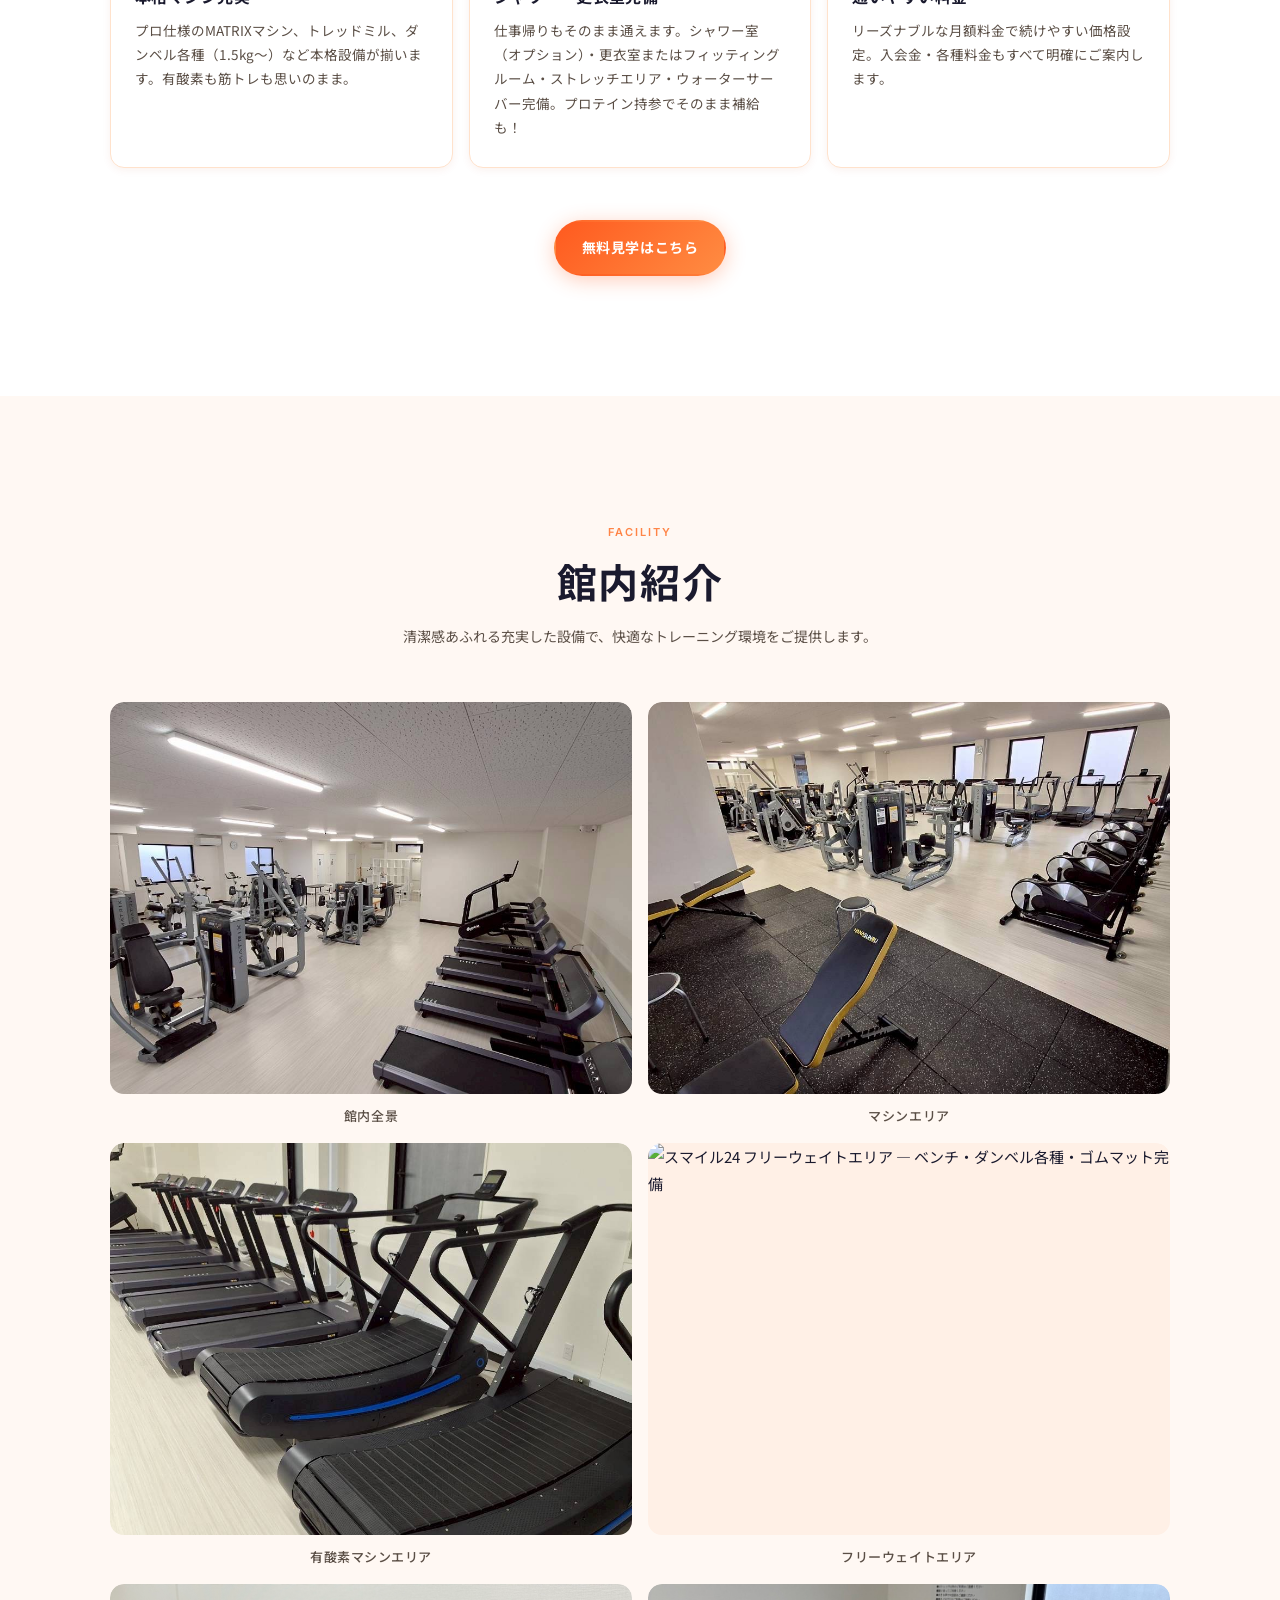
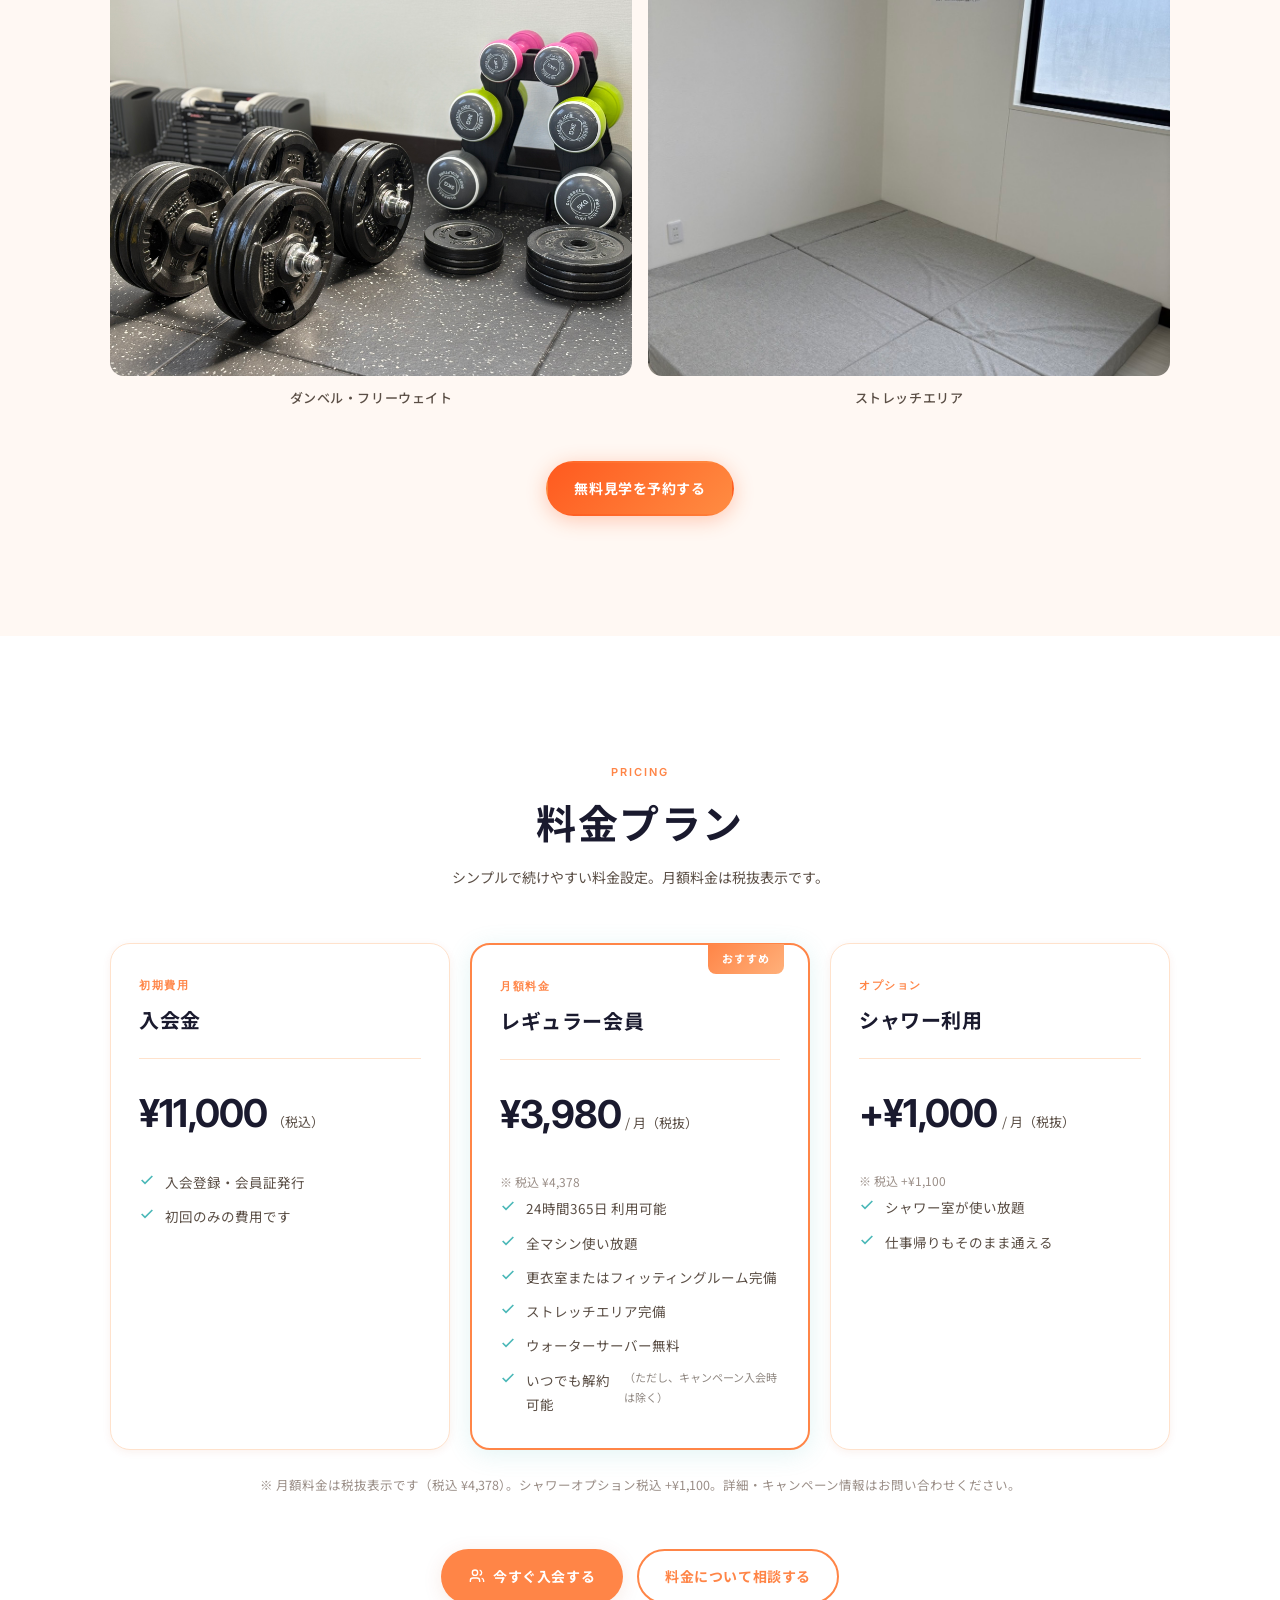
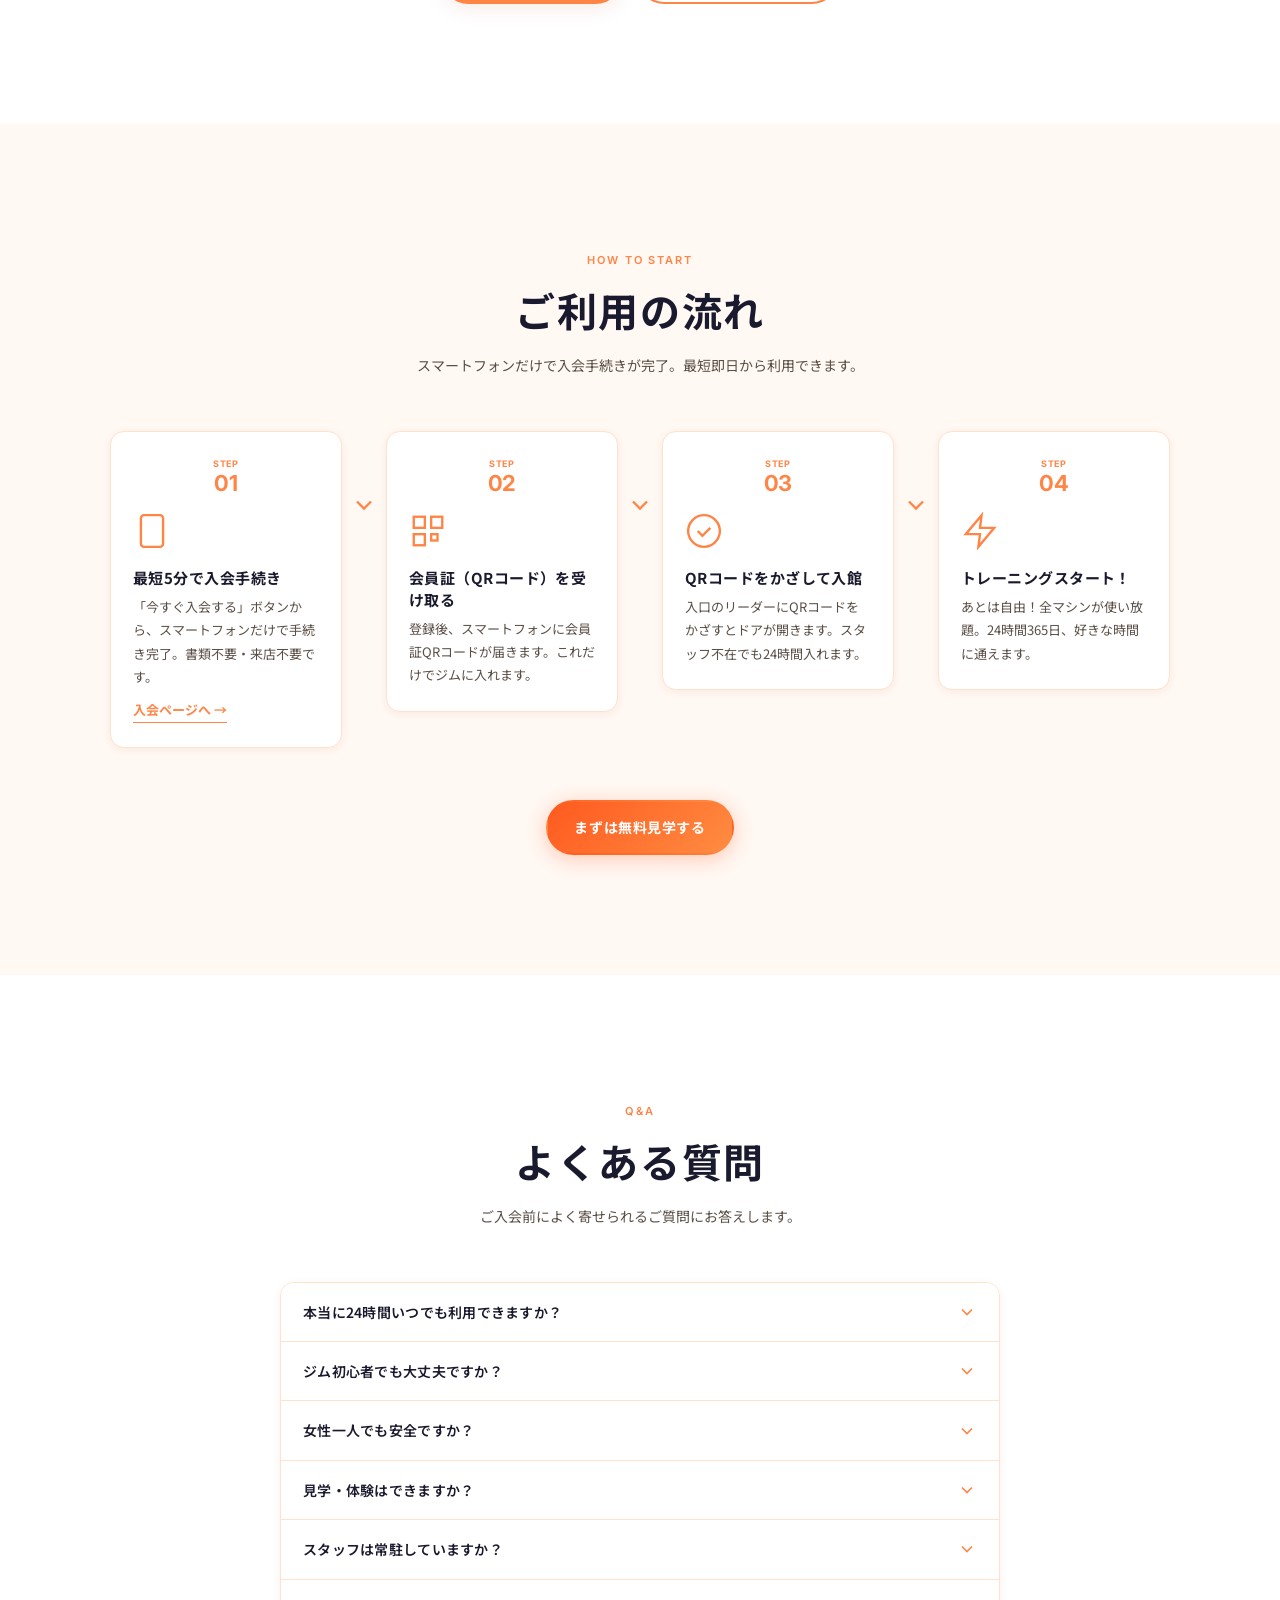
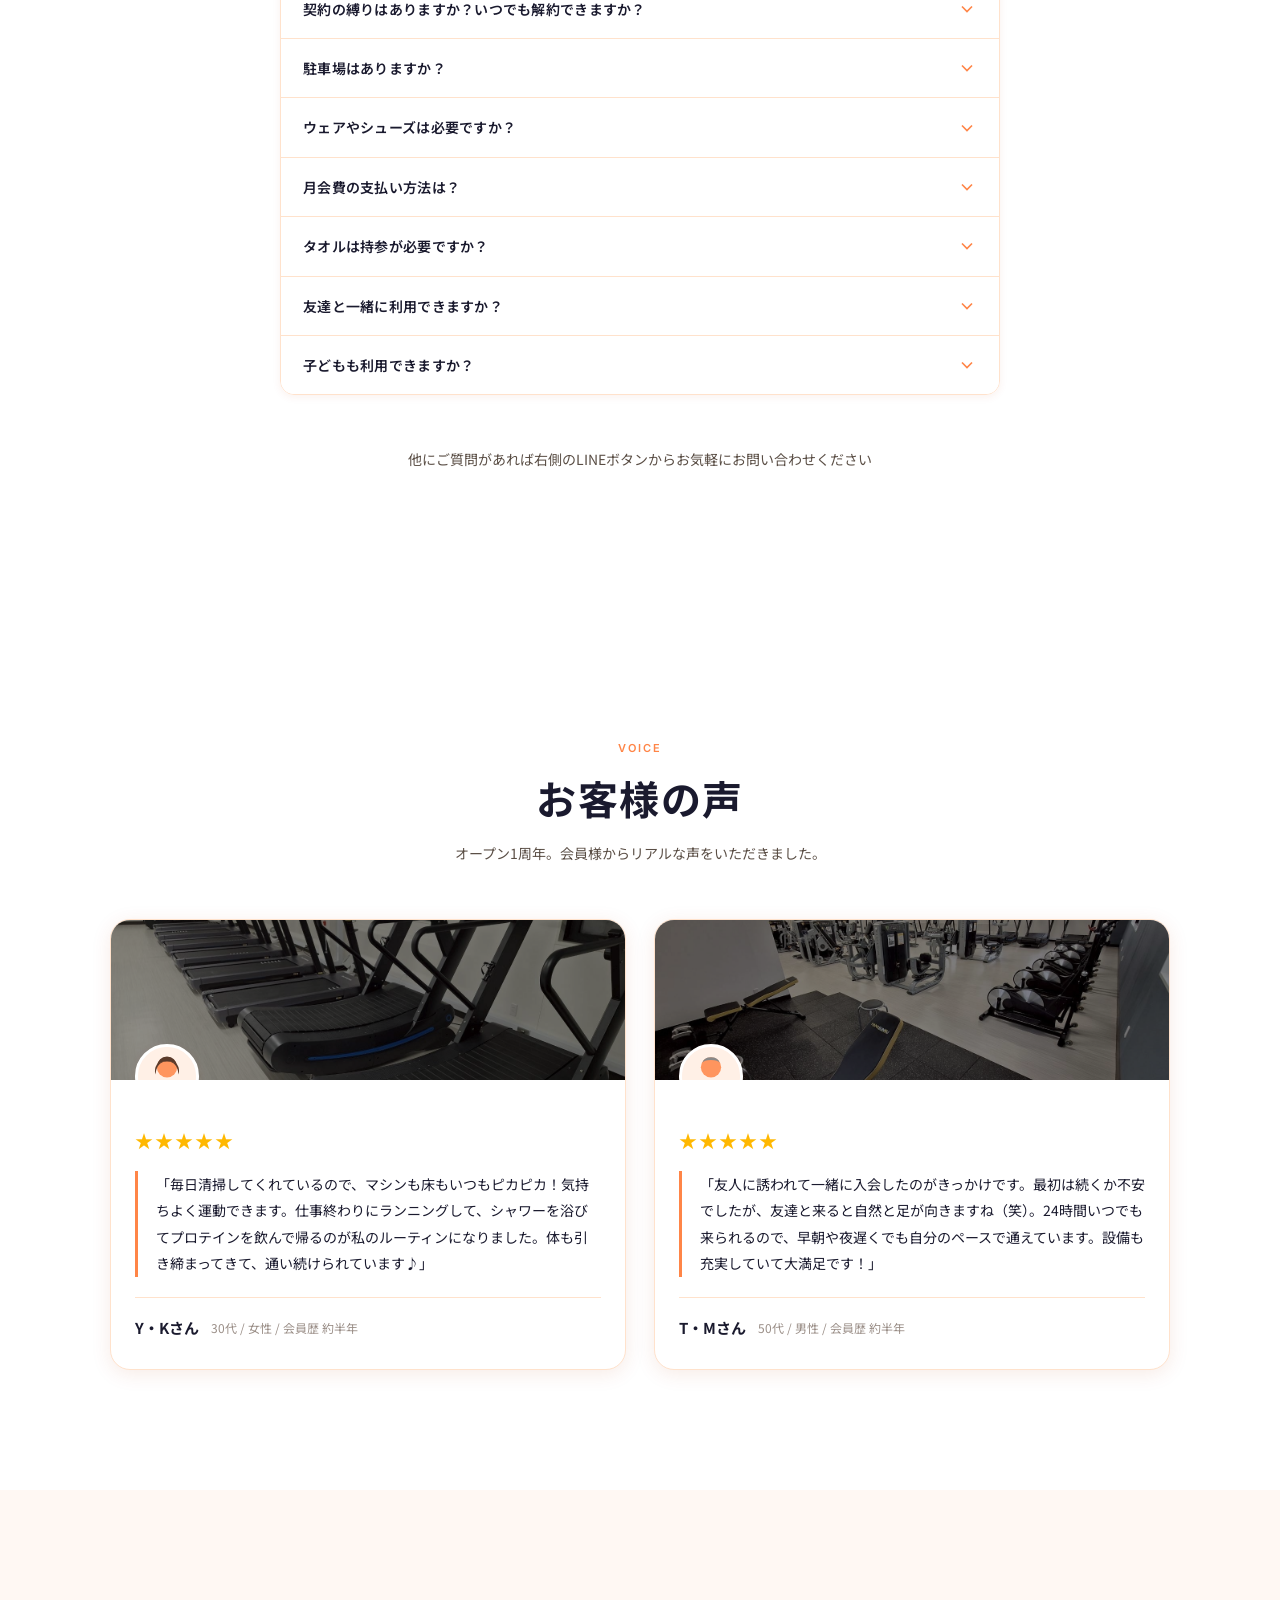
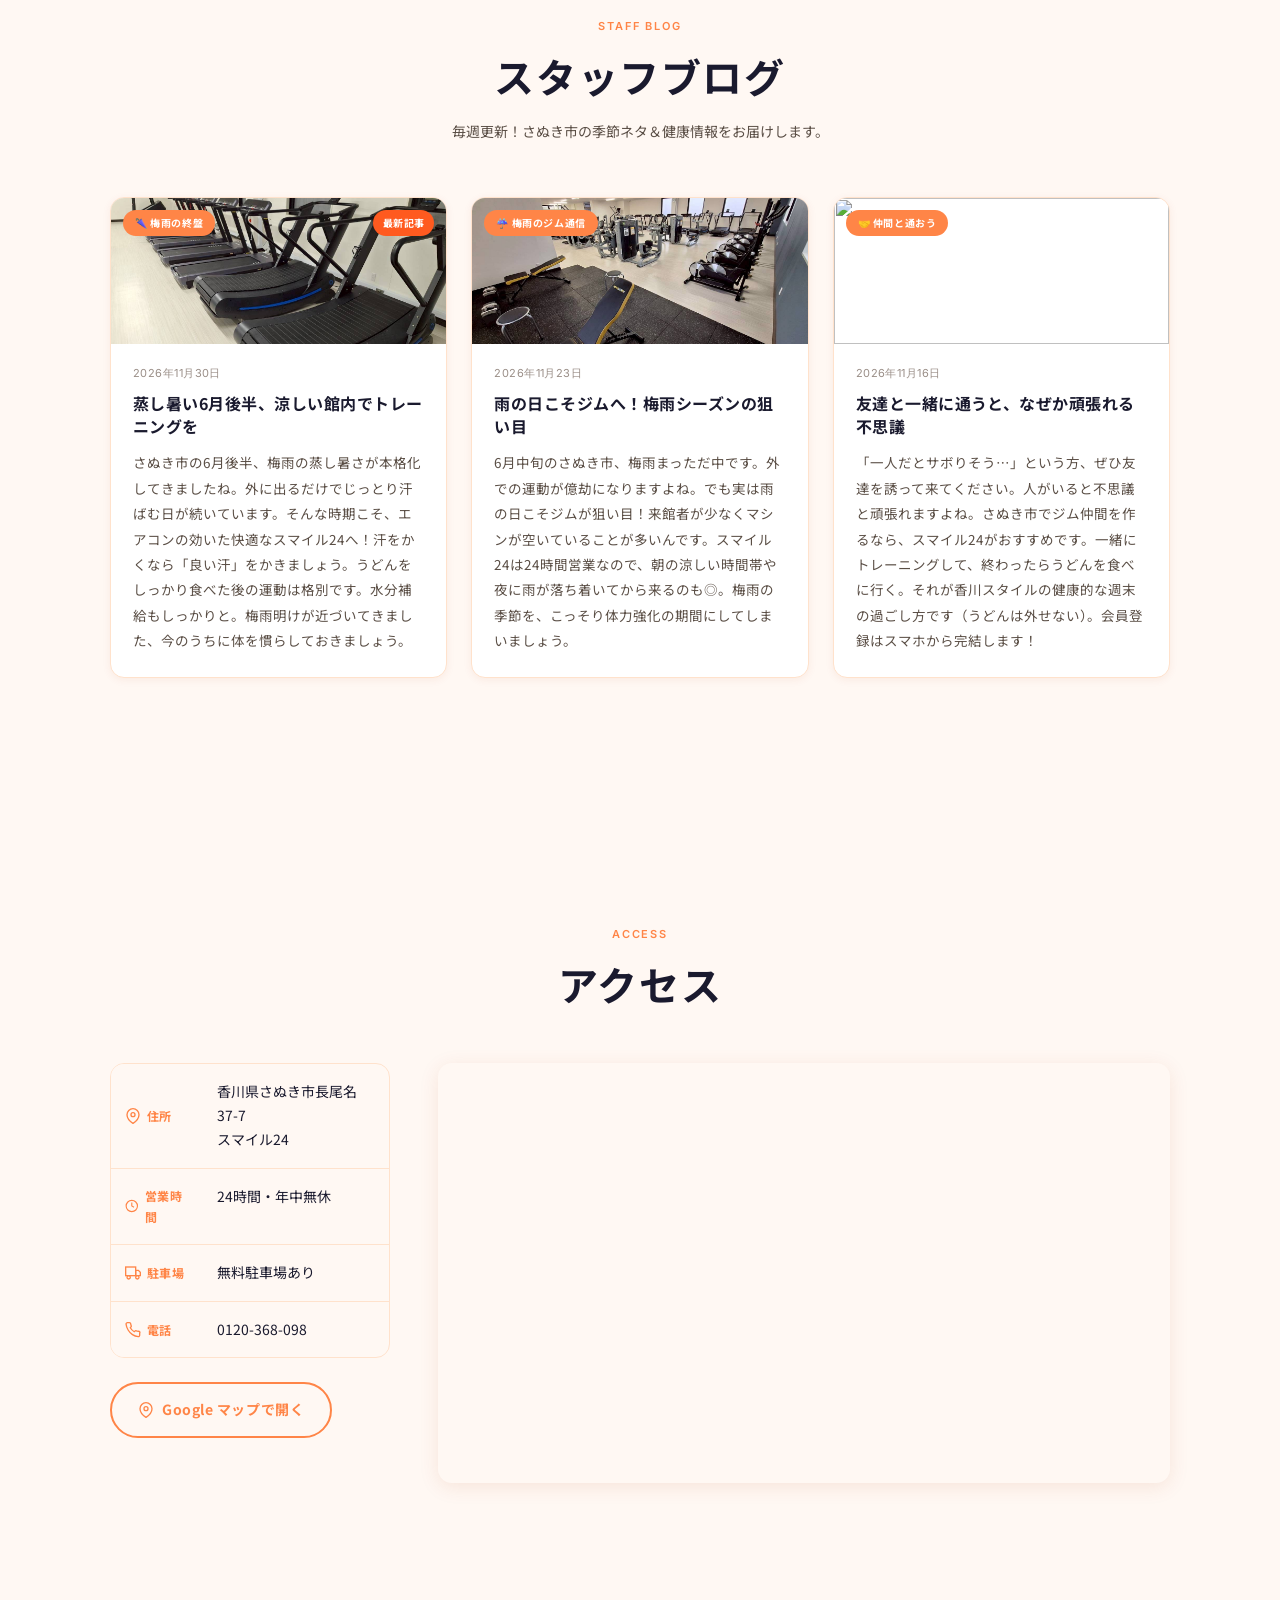
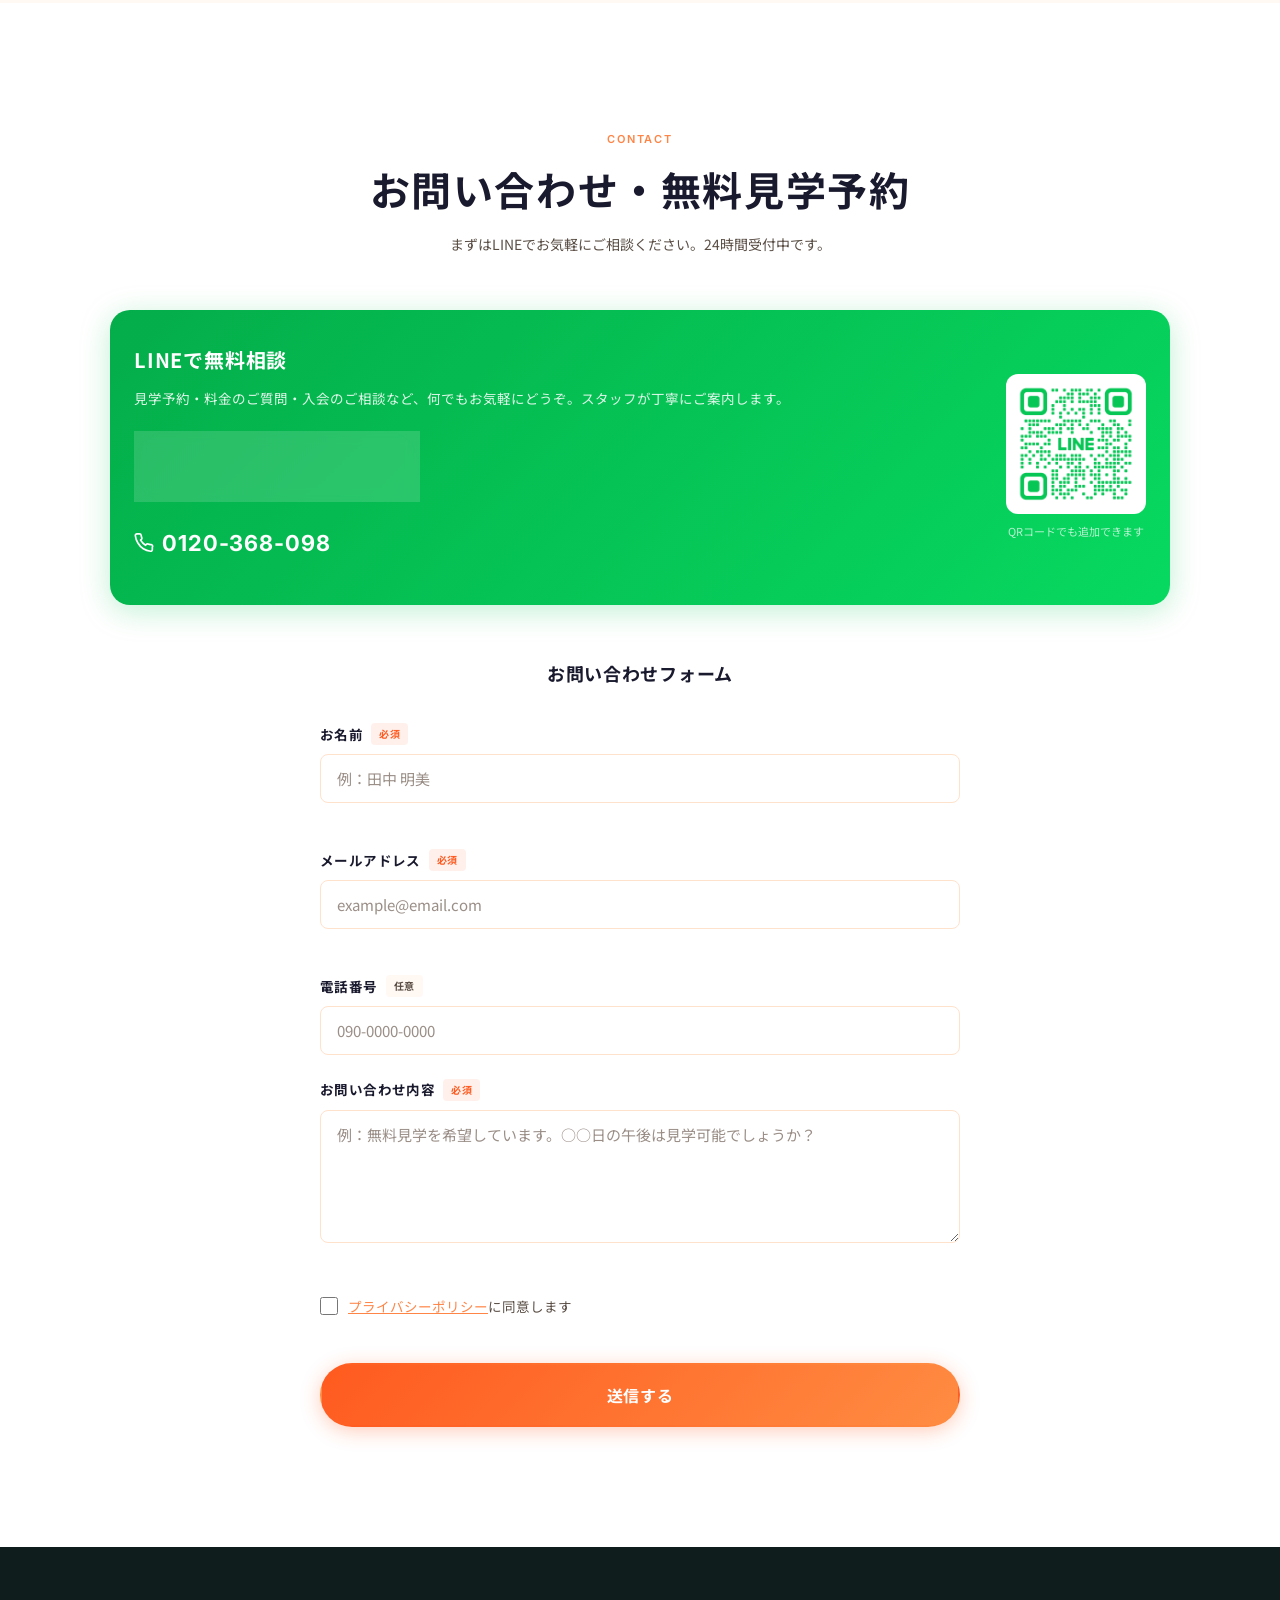
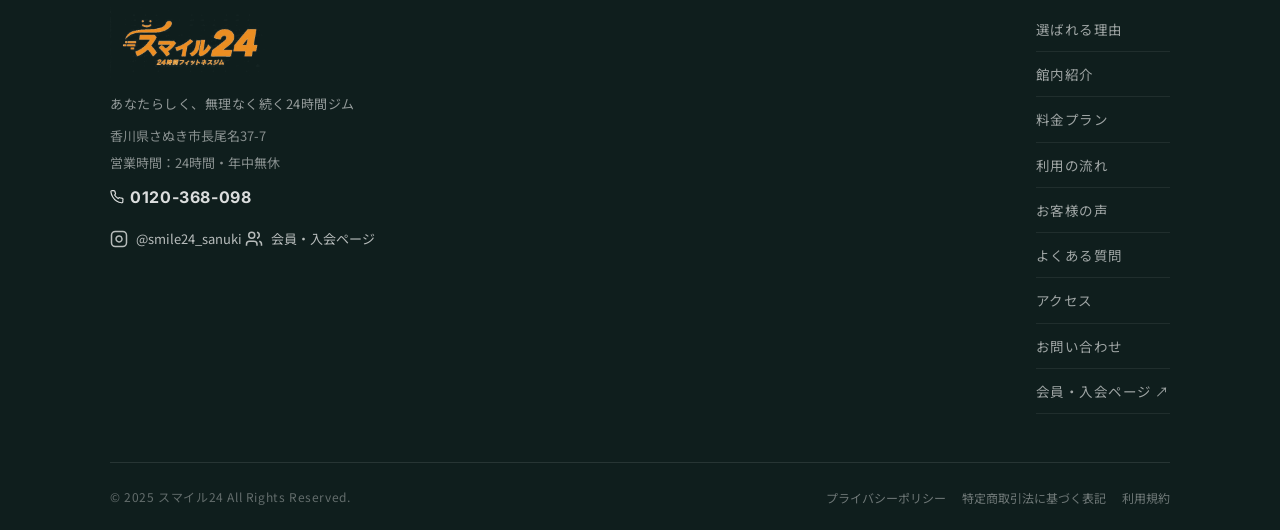
==== commit 1b23429a: "feat: AI panel resize, scroll-triggered body selector, 30 new Q&A - AI chat panel now stretches from" ====
--- a/index.html
+++ b/index.html
@@ -32,7 +32,7 @@
   <link rel="preconnect" href="https://fonts.gstatic.com" crossorigin>
   <link href="https://fonts.googleapis.com/css2?family=Noto+Sans+JP:wght@300;400;500;700&family=Inter:wght@300;400;500;600;700&display=swap" rel="stylesheet">
 
-  <link rel="stylesheet" href="style.css?v=20260702a">
+  <link rel="stylesheet" href="style.css?v=20260702b">
 
   <!-- 構造化データ (JSON-LD) -->
   <script type="application/ld+json">
@@ -1167,6 +1167,6 @@
     </div>
   </div>
 
-  <script src="ai-chat.js?v=20260702c"></script>
+  <script src="ai-chat.js?v=20260702d"></script>
 </body>
 </html>
--- a/style.css
+++ b/style.css
@@ -2343,11 +2343,12 @@
 
 .ai-chat-panel {
   position: fixed;
+  top: 78px;
   bottom: 98px;
-  right: 20px;
-  width: min(900px, calc(100vw - 24px));
-  height: 580px;
-  max-height: calc(100vh - 120px);
+  right: 52px;
+  width: min(780px, calc(100vw - 104px));
+  height: auto;
+  max-height: none;
   background: #fff;
   border-radius: 20px;
   box-shadow: 0 24px 64px rgba(0,0,0,.18), 0 4px 16px rgba(0,0,0,.07);
@@ -2568,10 +2569,12 @@
 /* Mobile adjustment */
 @media (max-width: 639px) {
   .ai-chat-panel {
+    top: auto;
     width: calc(100vw - 16px);
     right: 8px;
     bottom: 96px;
     height: 500px;
+    max-height: calc(100vh - 120px);
   }
   .ai-chat__hd { padding: 14px 16px; }
   .ai-chat__avatar { width: 40px; height: 40px; font-size: 20px; }
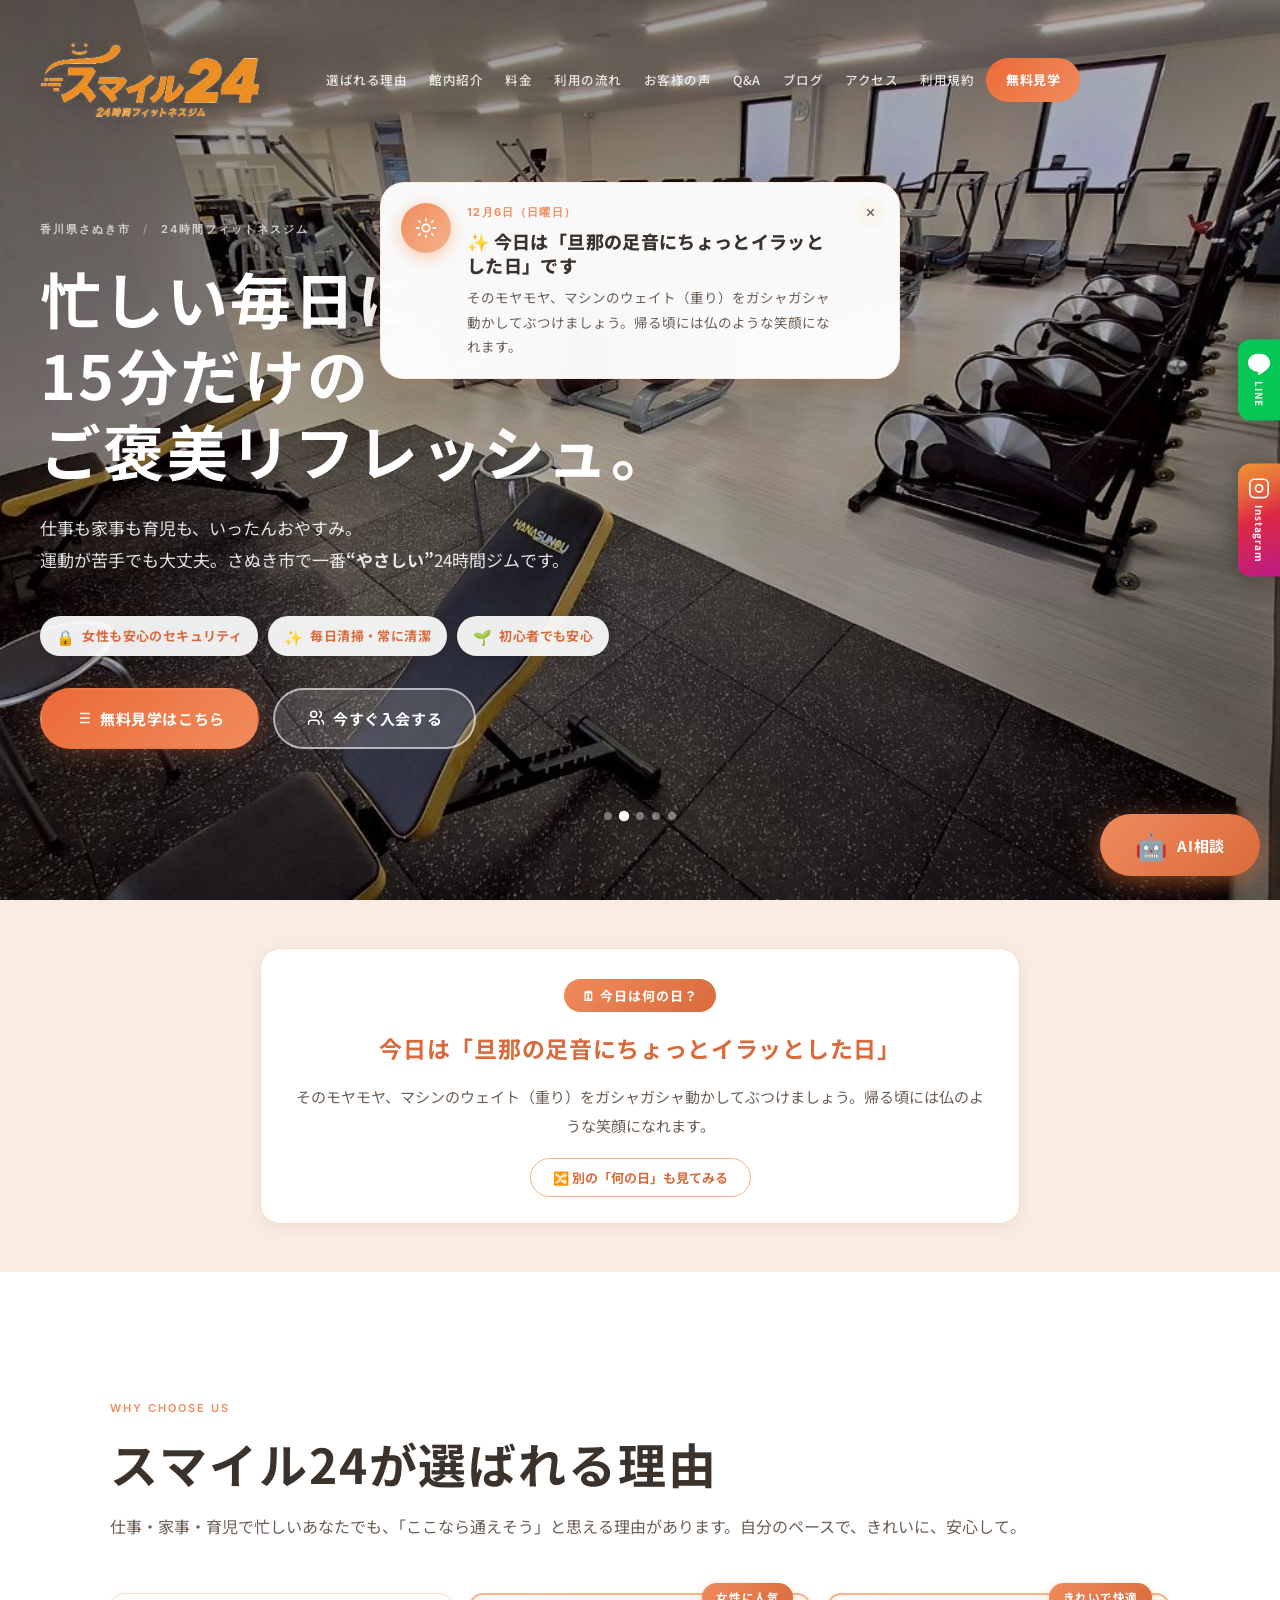
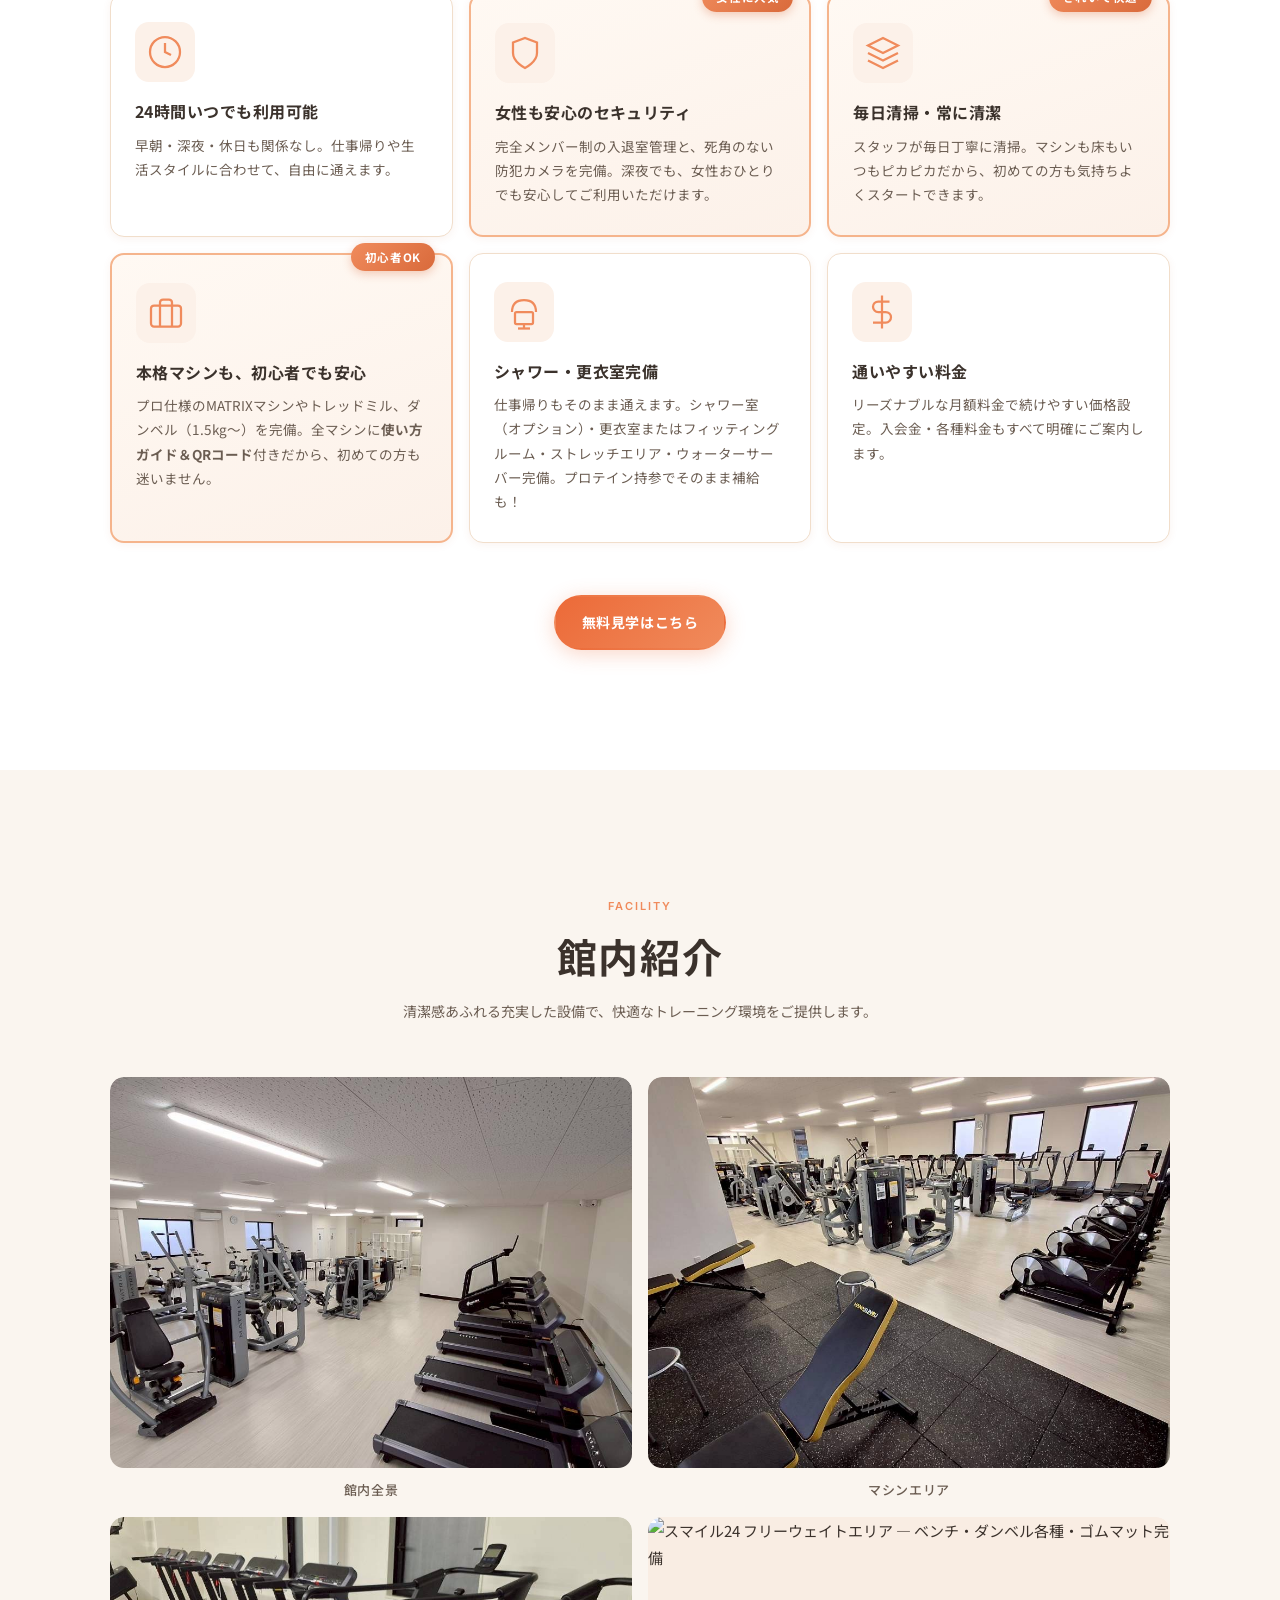
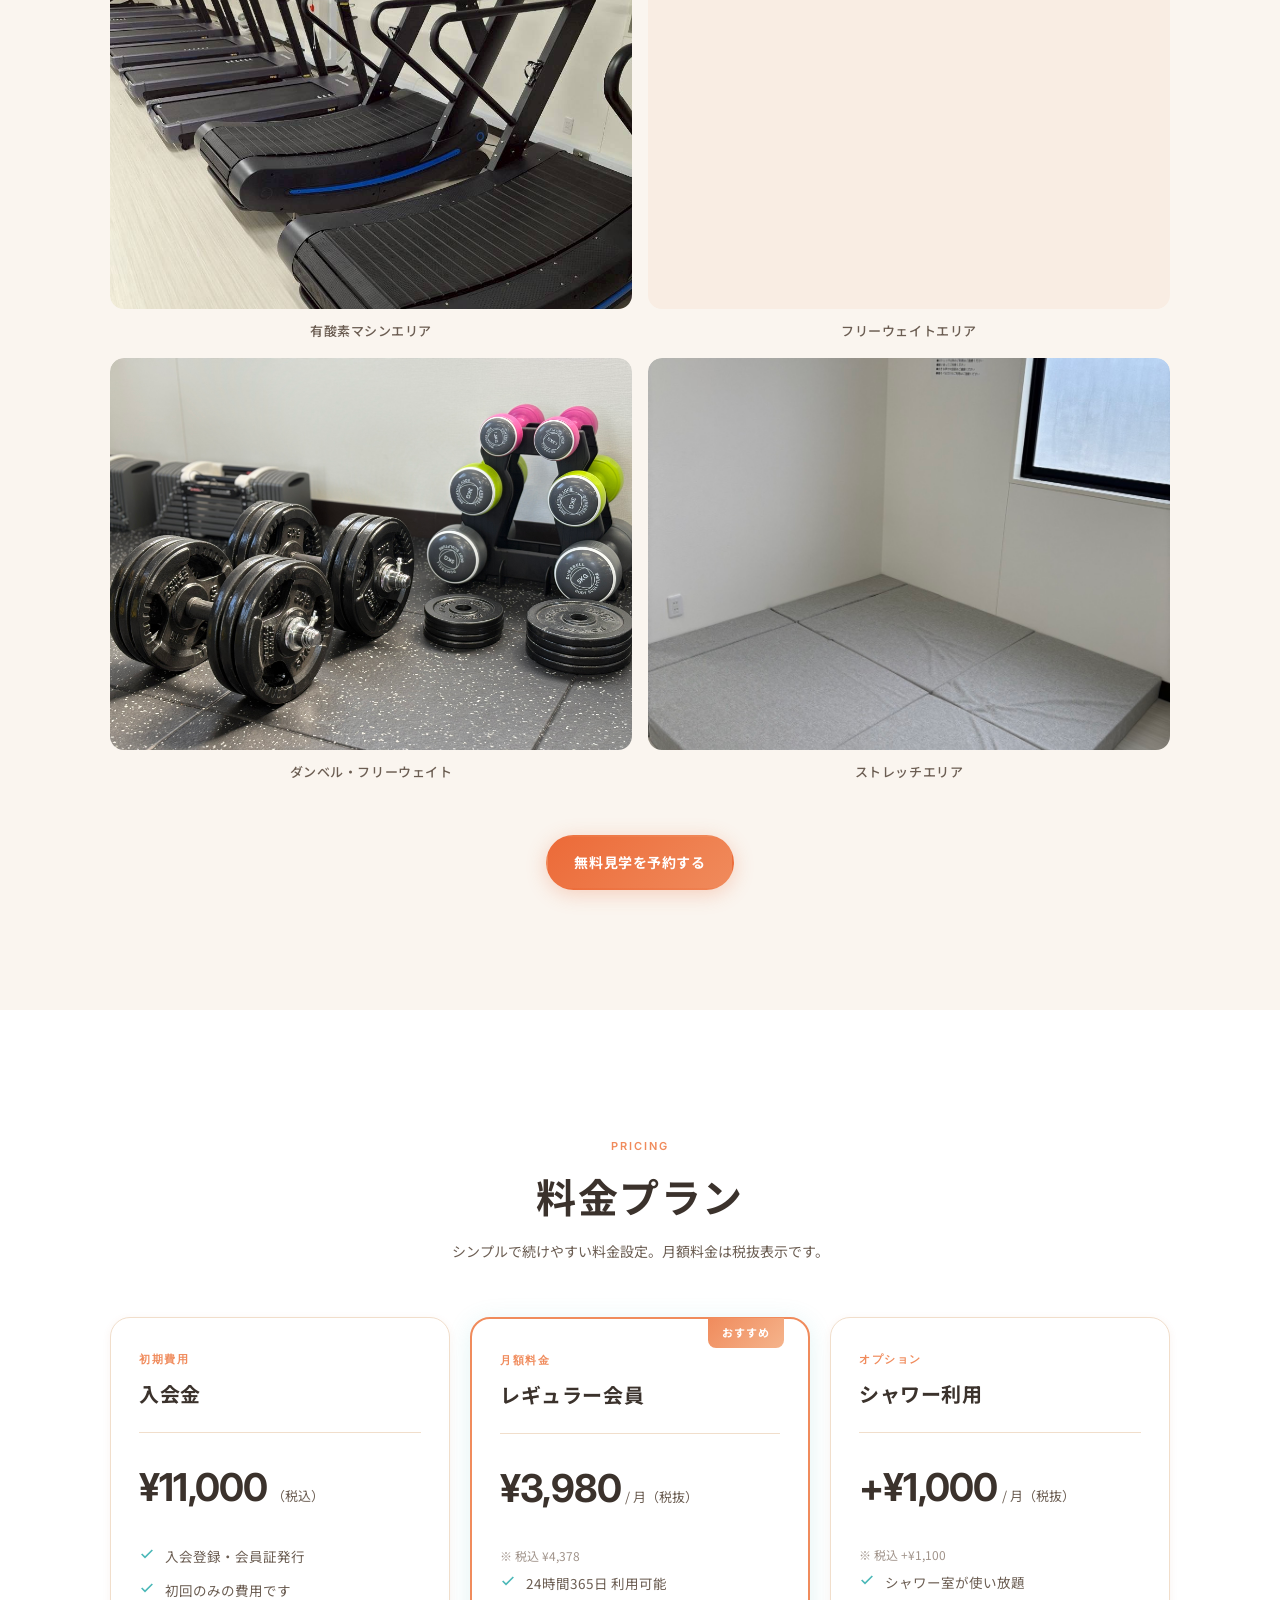
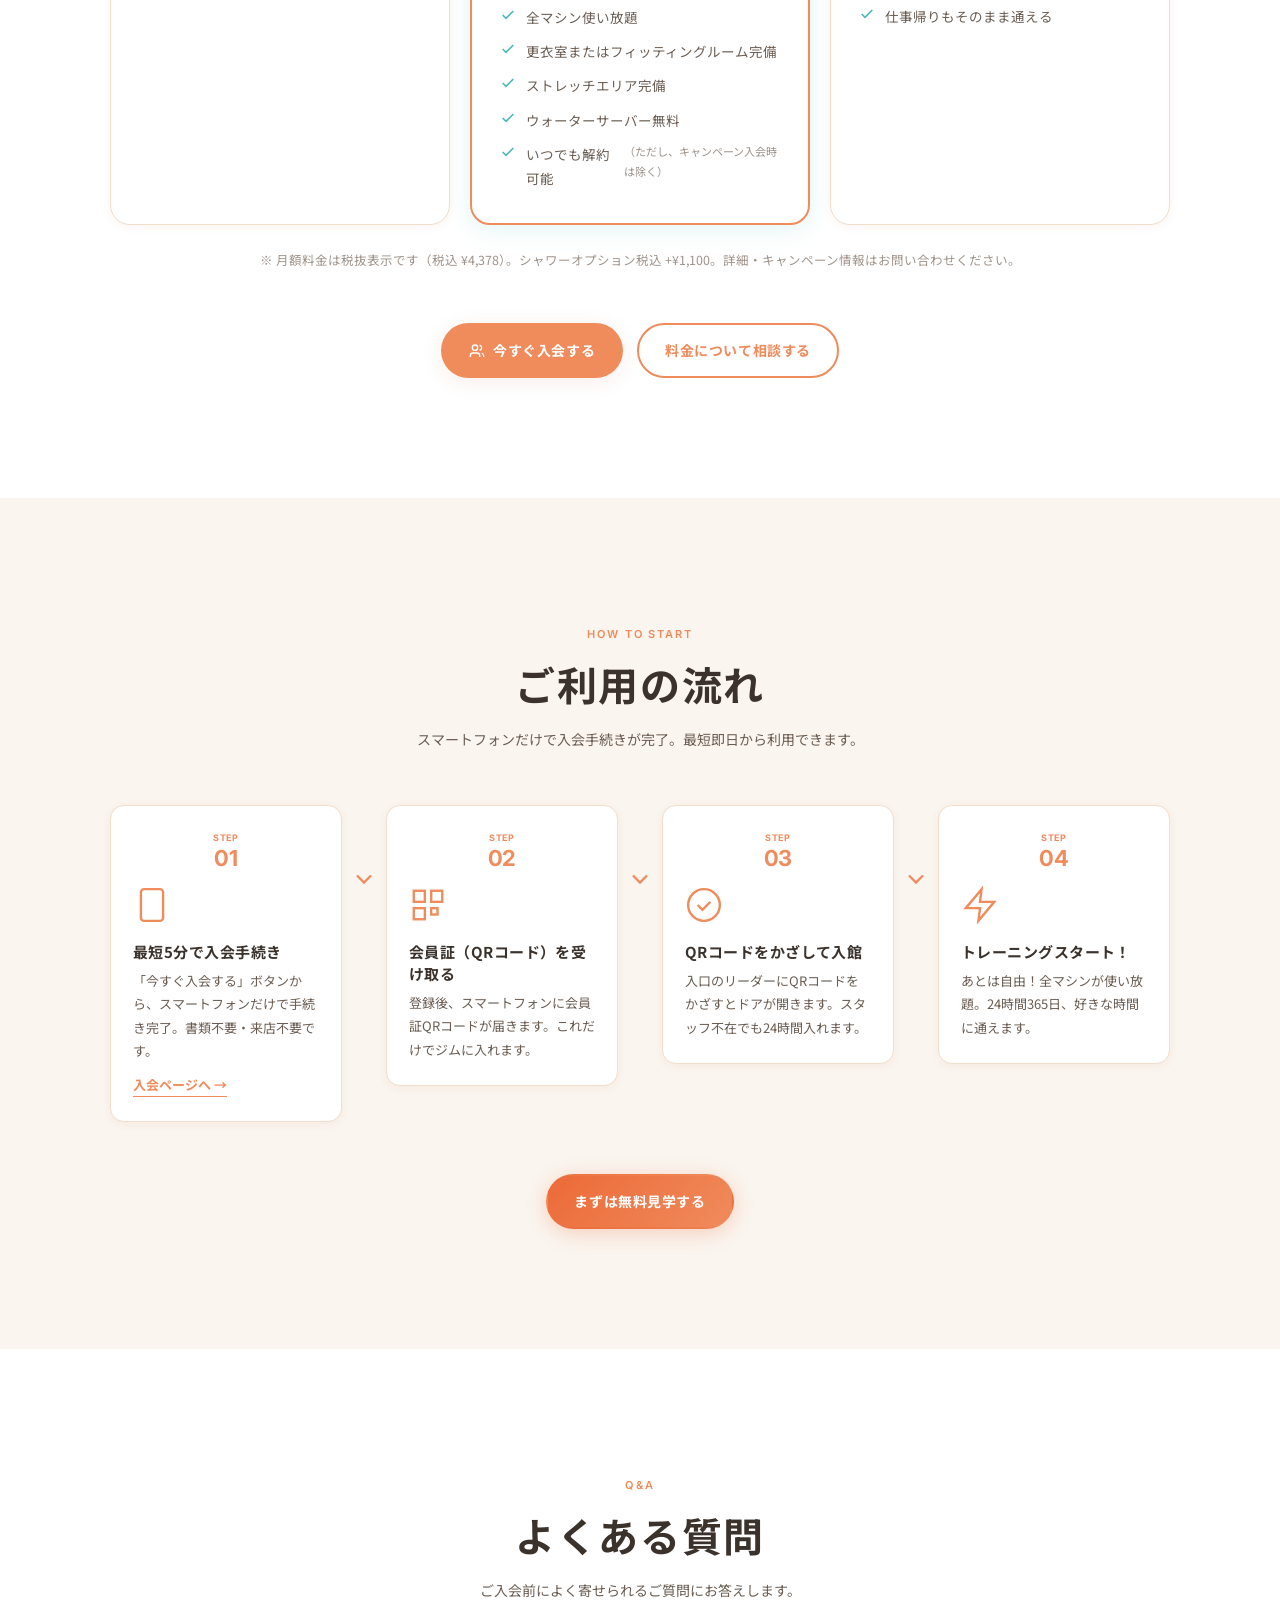
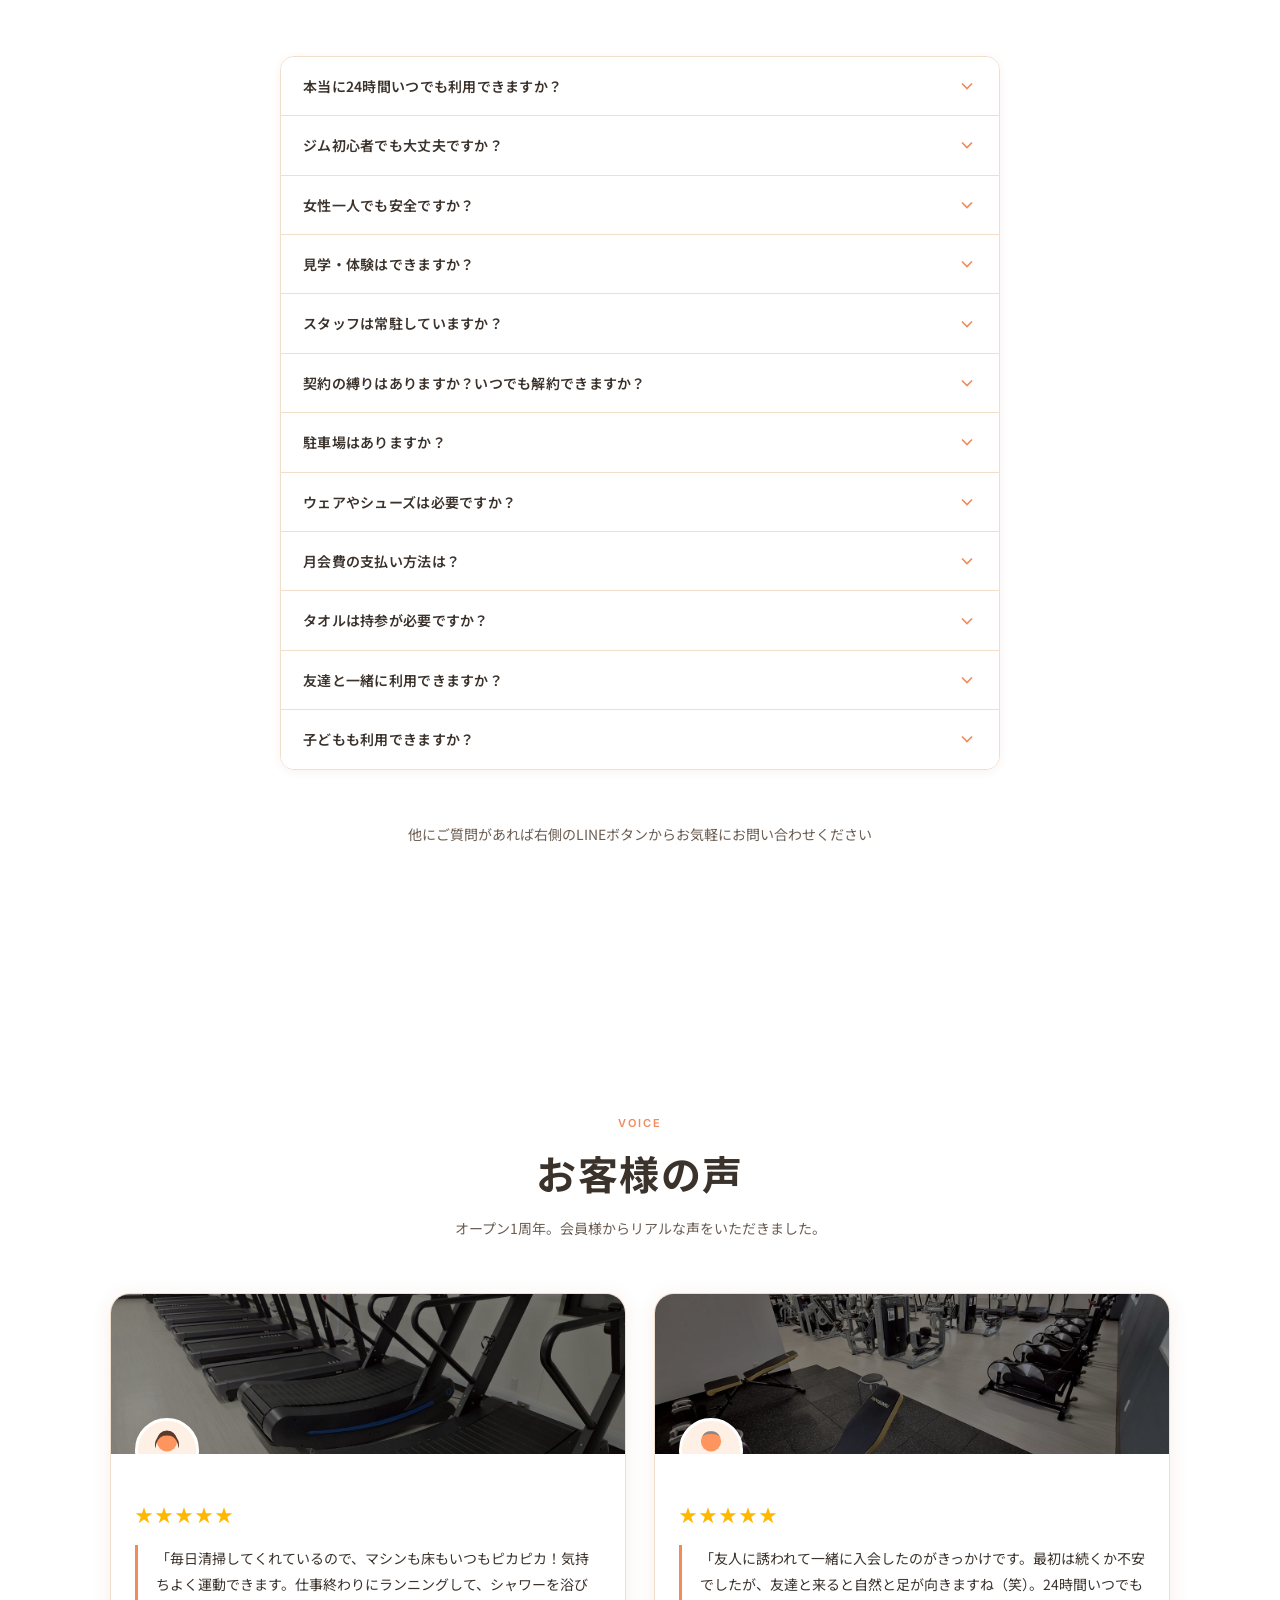
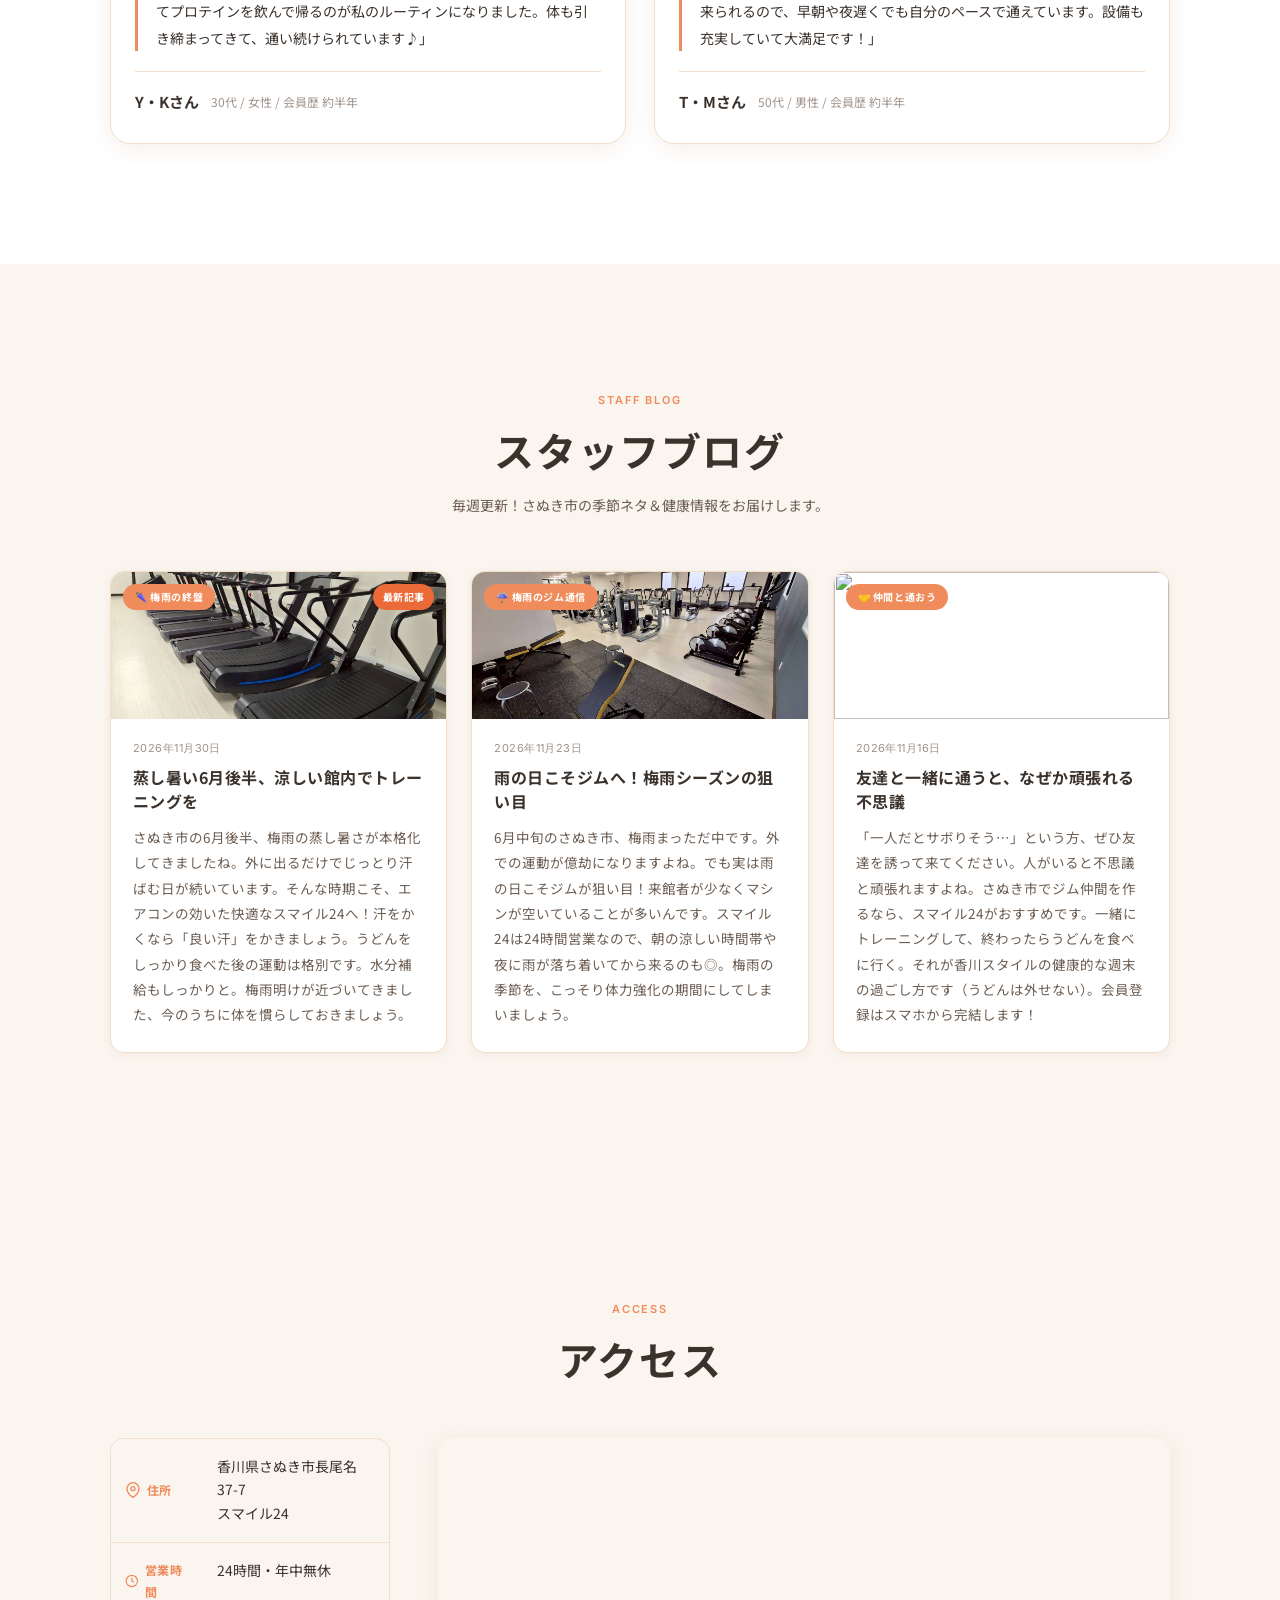
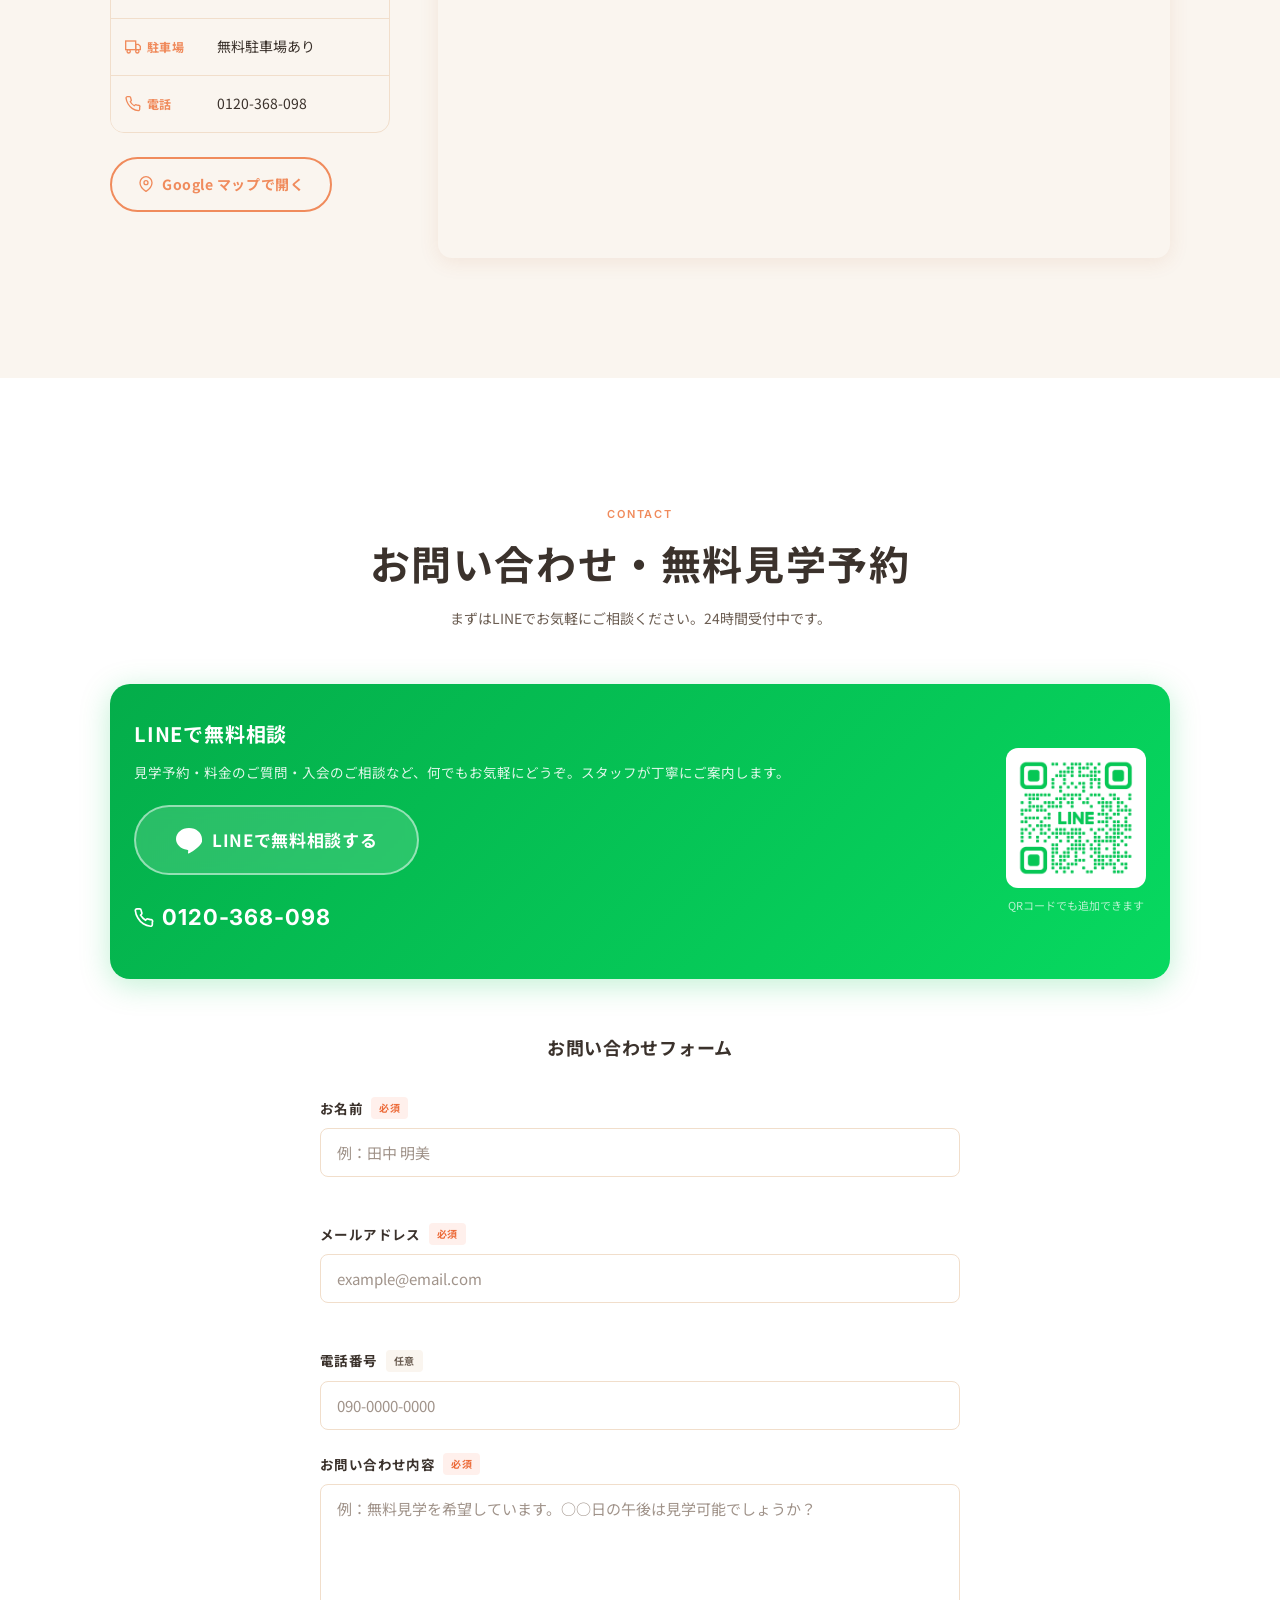
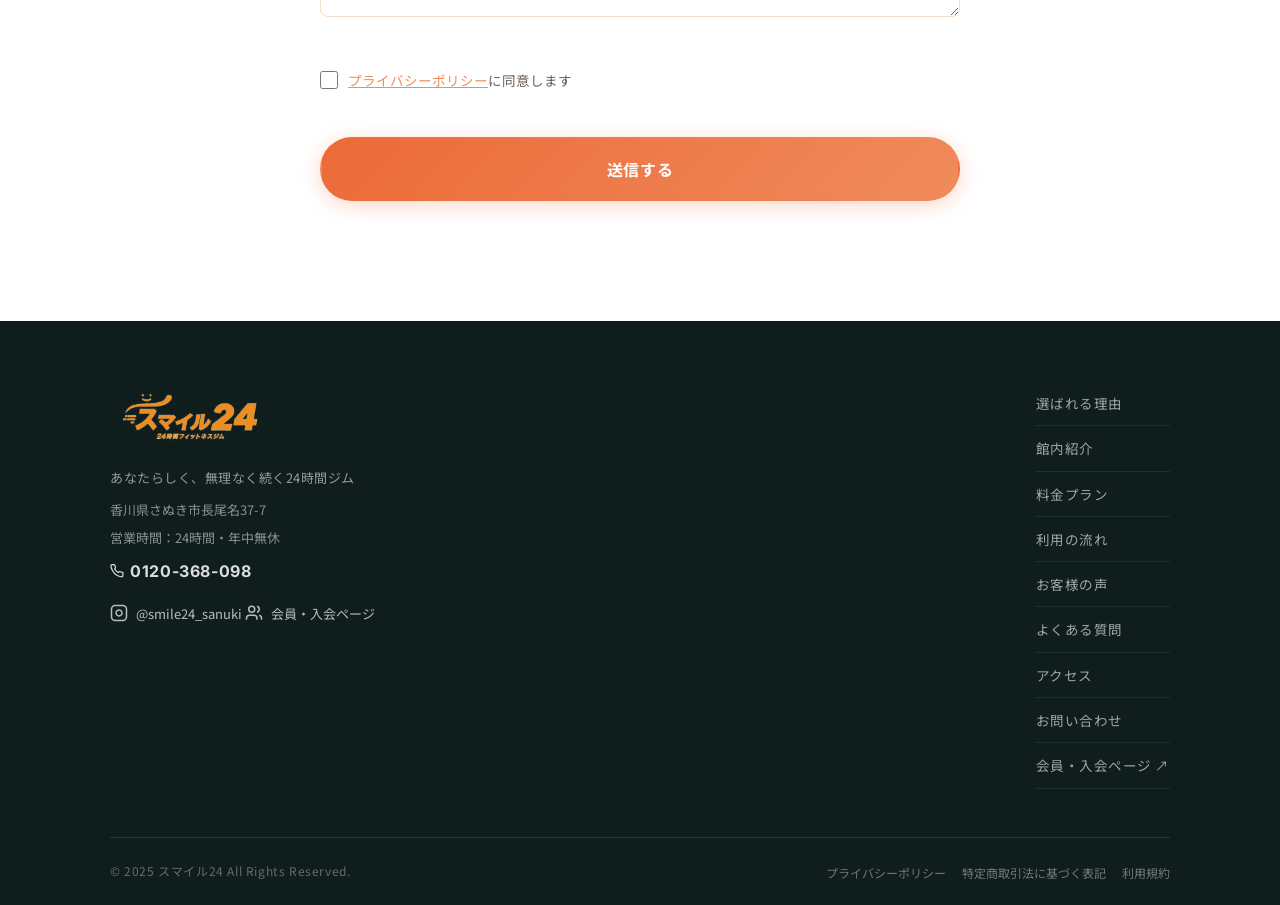
==== commit 42f1504b: "feat: 30-40代女性向けリニューアル - キャッチコピー刷新「忙しい毎日に、15分だけのご褒美リフレッシュ。」 - カラーパレットをアプリコット×テラコッタ系に変更（白・ベージュベース） - " ====
--- a/index.html
+++ b/index.html
@@ -32,7 +32,7 @@
   <link rel="preconnect" href="https://fonts.gstatic.com" crossorigin>
   <link href="https://fonts.googleapis.com/css2?family=Noto+Sans+JP:wght@300;400;500;700&family=Inter:wght@300;400;500;600;700&display=swap" rel="stylesheet">
 
-  <link rel="stylesheet" href="style.css?v=20260702b">
+  <link rel="stylesheet" href="style.css?v=20260704a">
 
   <!-- 構造化データ (JSON-LD) -->
   <script type="application/ld+json">
@@ -163,15 +163,21 @@
         </p>
 
         <h1 class="hero__title fade-in fade-delay-1">
-          あなたらしく、<br>
-          無理なく続く<br>
-          24時間ジム
+          忙しい毎日に、<br>
+          15分だけの<br>
+          ご褒美リフレッシュ。
         </h1>
 
         <p class="hero__subtitle fade-in fade-delay-2">
-          仕事帰りも、家族の時間も大切にしながら。<br>
-          自分のペースで続けられる、さぬき市のジム。
+          仕事も家事も育児も、いったんおやすみ。<br>
+          運動が苦手でも大丈夫。さぬき市で一番<b>“やさしい”</b>24時間ジムです。
         </p>
+
+        <div class="hero__badges fade-in fade-delay-2">
+          <span class="hero-badge"><span class="hero-badge__icon">🔒</span>女性も安心のセキュリティ</span>
+          <span class="hero-badge"><span class="hero-badge__icon">✨</span>毎日清掃・常に清潔</span>
+          <span class="hero-badge"><span class="hero-badge__icon">🌱</span>初心者でも安心</span>
+        </div>
 
         <div class="hero__cta fade-in fade-delay-3">
           <a href="#contact" class="btn btn--cta btn--lg">
@@ -188,6 +194,21 @@
 
 
     <!-- ===========================
+         ①' 今日は何の日？（ユーモアウィジェット）
+         =========================== -->
+    <section class="today" id="today" aria-label="今日は何の日">
+      <div class="container">
+        <div class="today-card fade-in-up">
+          <p class="today-card__label">🗓 今日は何の日？</p>
+          <h3 class="today-card__title" id="todayTitle"></h3>
+          <p class="today-card__text" id="todayText"></p>
+          <button type="button" class="today-card__shuffle" id="todayShuffle">🔀 別の「何の日」も見てみる</button>
+        </div>
+      </div>
+    </section>
+
+
+    <!-- ===========================
          ② 選ばれる理由
          =========================== -->
     <section class="section reasons" id="reasons" aria-labelledby="reasons-title">
@@ -196,7 +217,7 @@
         <div class="section-header fade-in-up">
           <p class="section-label">Why Choose Us</p>
           <h2 class="section-title" id="reasons-title">スマイル24が<br class="sp-only">選ばれる理由</h2>
-          <p class="section-desc">24時間いつでも通えるフィットネスジムで、あなたの理想のライフスタイルをサポートします。</p>
+          <p class="section-desc">仕事・家事・育児で忙しいあなたでも、「ここなら通えそう」と思える理由があります。自分のペースで、きれいに、安心して。</p>
         </div>
 
         <div class="reasons__grid">
@@ -209,28 +230,31 @@
             <p class="reason-card__text">早朝・深夜・休日も関係なし。仕事帰りや生活スタイルに合わせて、自由に通えます。</p>
           </div>
 
-          <div class="reason-card fade-in-up">
+          <div class="reason-card reason-card--pick fade-in-up">
+            <span class="reason-card__badge">女性に人気</span>
             <div class="reason-card__icon">
               <svg xmlns="http://www.w3.org/2000/svg" viewBox="0 0 24 24" fill="none" stroke="currentColor" stroke-width="1.5" width="36" height="36" aria-hidden="true"><path d="M12 22s8-4 8-10V5l-8-3-8 3v7c0 6 8 10 8 10z"/></svg>
             </div>
             <h3 class="reason-card__title">女性も安心のセキュリティ</h3>
-            <p class="reason-card__text">会員証による入退室管理と防犯カメラを完備。女性おひとりでも安心してご利用いただけます。</p>
-          </div>
-
-          <div class="reason-card fade-in-up">
+            <p class="reason-card__text">完全メンバー制の入退室管理と、死角のない防犯カメラを完備。深夜でも、女性おひとりでも安心してご利用いただけます。</p>
+          </div>
+
+          <div class="reason-card reason-card--pick fade-in-up">
+            <span class="reason-card__badge">きれいで快適</span>
             <div class="reason-card__icon">
               <svg xmlns="http://www.w3.org/2000/svg" viewBox="0 0 24 24" fill="none" stroke="currentColor" stroke-width="1.5" width="36" height="36" aria-hidden="true"><path d="M12 2L2 7l10 5 10-5-10-5z"/><path d="M2 17l10 5 10-5"/><path d="M2 12l10 5 10-5"/></svg>
             </div>
             <h3 class="reason-card__title">毎日清掃・常に清潔</h3>
-            <p class="reason-card__text">スタッフが毎日丁寧に清掃。マシンも床もいつもピカピカ。気持ちのいい環境で思い切りトレーニングできます。</p>
-          </div>
-
-          <div class="reason-card fade-in-up">
+            <p class="reason-card__text">スタッフが毎日丁寧に清掃。マシンも床もいつもピカピカだから、初めての方も気持ちよくスタートできます。</p>
+          </div>
+
+          <div class="reason-card reason-card--pick fade-in-up">
+            <span class="reason-card__badge">初心者OK</span>
             <div class="reason-card__icon">
               <svg xmlns="http://www.w3.org/2000/svg" viewBox="0 0 24 24" fill="none" stroke="currentColor" stroke-width="1.5" width="36" height="36" aria-hidden="true"><rect x="2" y="7" width="20" height="14" rx="2"/><path d="M16 21V5a2 2 0 0 0-2-2h-4a2 2 0 0 0-2 2v16"/></svg>
             </div>
-            <h3 class="reason-card__title">本格マシン充実</h3>
-            <p class="reason-card__text">プロ仕様のMATRIXマシン、トレッドミル、ダンベル各種（1.5kg〜）など本格設備が揃います。有酸素も筋トレも思いのまま。</p>
+            <h3 class="reason-card__title">本格マシンも、初心者でも安心</h3>
+            <p class="reason-card__text">プロ仕様のMATRIXマシンやトレッドミル、ダンベル（1.5kg〜）を完備。全マシンに<b>使い方ガイド＆QRコード</b>付きだから、初めての方も迷いません。</p>
           </div>
 
           <div class="reason-card fade-in-up">
@@ -1125,7 +1149,7 @@
     </button>
   </div>
 
-  <script src="script.js?v=20260630c"></script>
+  <script src="script.js?v=20260704a"></script>
 
   <!-- AI相談チャット -->
   <button class="ai-chat-btn" id="aiChatBtn" aria-label="AI相談を開く" aria-expanded="false">
@@ -1152,6 +1176,7 @@
 
     <!-- Category Buttons -->
     <div class="ai-chat__cats">
+      <button class="ai-chat__cat-btn" data-cat="concern">💭 お悩み診断</button>
       <button class="ai-chat__cat-btn" data-cat="machine">🏋️ 機材・マシン</button>
       <button class="ai-chat__cat-btn" data-cat="pricing">💰 料金・入会</button>
       <button class="ai-chat__cat-btn" data-cat="facility">🏠 施設・利用</button>
@@ -1167,6 +1192,6 @@
     </div>
   </div>
 
-  <script src="ai-chat.js?v=20260702d"></script>
+  <script src="ai-chat.js?v=20260704a"></script>
 </body>
 </html>
--- a/style.css
+++ b/style.css
@@ -8,36 +8,36 @@
    CSS カスタムプロパティ（テーマ変数）
    ======================================== */
 :root {
-  /* ブランドカラー */
-  --clr-primary:       #FF8547;
-  --clr-primary-dark:  #E86830;
-  --clr-primary-light: #FFF2EB;
-  --clr-secondary:     #FFB07A;
-  --clr-accent:        #FFD4AA;
-  --clr-cta:           #FF5A1F;
-  --clr-cta-dark:      #E0440E;
+  /* ブランドカラー（アプリコット×テラコッタ — 大人の女性向けの温かく洗練されたオレンジ） */
+  --clr-primary:       #F08B5C;
+  --clr-primary-dark:  #D96A3B;
+  --clr-primary-light: #FCF1E9;
+  --clr-secondary:     #F5B48C;
+  --clr-accent:        #F8D5B8;
+  --clr-cta:           #EC6A38;
+  --clr-cta-dark:      #D14F1F;
   --clr-line:          #06C755;
   --clr-line-dark:     #00A846;
 
   /* テキスト */
-  --clr-text:       #1A1A2E;
-  --clr-text-mid:   #5A4E45;
-  --clr-text-light: #9A8E87;
+  --clr-text:       #3B322C;
+  --clr-text-mid:   #6B5D52;
+  --clr-text-light: #A0938A;
   --clr-white:      #FFFFFF;
 
-  /* 背景 */
+  /* 背景（白×ベージュベースで清潔感） */
   --clr-bg:      #FFFFFF;
-  --clr-bg-gray: #FFF8F3;
-  --clr-bg-tint: #FFF0E6;
+  --clr-bg-gray: #FAF5EF;
+  --clr-bg-tint: #F9EDE3;
 
   /* ボーダー */
-  --clr-border: #FFE2CC;
+  --clr-border: #F1DECB;
 
   /* シャドウ */
-  --shadow-sm:   0 2px 8px rgba(180,60,0,.07);
-  --shadow-md:   0 4px 20px rgba(180,60,0,.10);
-  --shadow-lg:   0 8px 40px rgba(180,60,0,.14);
-  --shadow-cta:  0 4px 20px rgba(255,90,30,.30);
+  --shadow-sm:   0 2px 8px rgba(180,90,40,.07);
+  --shadow-md:   0 4px 20px rgba(180,90,40,.10);
+  --shadow-lg:   0 8px 40px rgba(180,90,40,.14);
+  --shadow-cta:  0 4px 20px rgba(236,106,56,.28);
   --shadow-line: 0 4px 20px rgba(6,199,85,.25);
 
   /* フォント */
@@ -226,7 +226,7 @@
 
 /* CTA（オレンジ） */
 .btn--cta {
-  background: linear-gradient(135deg, var(--clr-cta) 0%, #FF8C42 100%);
+  background: linear-gradient(135deg, var(--clr-cta) 0%, var(--clr-primary) 100%);
   color: var(--clr-white);
   box-shadow: var(--shadow-cta);
   animation: ctaPulse 2.5s ease infinite;
@@ -510,7 +510,7 @@
   justify-content: center;
   margin-top: 24px;
   padding: 14px 28px;
-  background: linear-gradient(135deg, var(--clr-cta), #FF8C42);
+  background: linear-gradient(135deg, var(--clr-cta), var(--clr-primary));
   color: var(--clr-white) !important;
   border-radius: var(--radius-pill);
   font-weight: 700;
@@ -655,6 +655,29 @@
   gap: 14px;
 }
 
+/* 安心ポイントバッジ（30〜40代女性向け訴求） */
+.hero__badges {
+  display: flex;
+  flex-wrap: wrap;
+  gap: 10px;
+  margin-bottom: 32px;
+}
+.hero-badge {
+  display: inline-flex;
+  align-items: center;
+  gap: 7px;
+  padding: 8px 16px;
+  border-radius: var(--radius-pill);
+  background: rgba(255,255,255,.92);
+  color: var(--clr-primary-dark);
+  font-size: 13px;
+  font-weight: 700;
+  letter-spacing: .03em;
+  box-shadow: 0 3px 12px rgba(0,0,0,.12);
+  backdrop-filter: blur(4px);
+}
+.hero-badge__icon { font-size: 15px; line-height: 1; }
+
 /* 会員マイページリンク */
 .hero__member-link {
   margin-top: 18px;
@@ -673,6 +696,71 @@
 
 .hero__member-link a:hover {
   color: rgba(255, 255, 255, .95);
+}
+
+/* ========================================
+   今日は何の日（ユーモアウィジェット）
+   ======================================== */
+.today {
+  padding-block: 48px;
+  background: var(--clr-bg-tint);
+}
+.today-card {
+  max-width: 760px;
+  margin-inline: auto;
+  background: var(--clr-white);
+  border: 1px solid var(--clr-border);
+  border-radius: var(--radius-lg);
+  padding: 30px 32px 26px;
+  box-shadow: var(--shadow-md);
+  text-align: center;
+  position: relative;
+}
+.today-card__label {
+  display: inline-block;
+  padding: 5px 18px;
+  border-radius: var(--radius-pill);
+  background: linear-gradient(135deg, var(--clr-primary) 0%, var(--clr-primary-dark) 100%);
+  color: #fff;
+  font-size: 13px;
+  font-weight: 700;
+  letter-spacing: .08em;
+  margin-bottom: 16px;
+}
+.today-card__title {
+  font-size: clamp(18px, 3.4vw, 23px);
+  font-weight: 700;
+  color: var(--clr-primary-dark);
+  letter-spacing: .03em;
+  margin-bottom: 12px;
+}
+.today-card__text {
+  font-size: clamp(13.5px, 2.4vw, 15px);
+  line-height: 1.95;
+  color: var(--clr-text-mid);
+  margin-bottom: 18px;
+}
+.today-card__shuffle {
+  display: inline-flex;
+  align-items: center;
+  gap: 6px;
+  padding: 9px 22px;
+  border: 1.5px solid var(--clr-secondary);
+  border-radius: var(--radius-pill);
+  background: #fff;
+  color: var(--clr-primary-dark);
+  font-size: 13px;
+  font-weight: 700;
+  cursor: pointer;
+  transition: background var(--dur) var(--ease), transform var(--dur) var(--ease);
+}
+.today-card__shuffle:hover {
+  background: var(--clr-primary-light);
+  transform: translateY(-2px);
+}
+@media (max-width: 639px) {
+  .today { padding-block: 32px; }
+  .today-card { padding: 24px 20px 22px; }
 }
 
 /* スクロールインジケーター */
@@ -783,6 +871,26 @@
 .reason-card:hover {
   transform: translateY(-4px);
   box-shadow: var(--shadow-md);
+}
+
+/* 女性向け強調カード */
+.reason-card--pick {
+  position: relative;
+  background: linear-gradient(160deg, #FFF9F3 0%, var(--clr-primary-light) 100%);
+  border: 2px solid var(--clr-secondary);
+}
+.reason-card__badge {
+  position: absolute;
+  top: -12px;
+  right: 16px;
+  padding: 4px 14px;
+  border-radius: var(--radius-pill);
+  background: linear-gradient(135deg, var(--clr-primary) 0%, var(--clr-primary-dark) 100%);
+  color: #fff;
+  font-size: 11.5px;
+  font-weight: 700;
+  letter-spacing: .05em;
+  box-shadow: 0 3px 10px rgba(217,106,59,.32);
 }
 
 .reason-card__icon {
@@ -2320,7 +2428,7 @@
   width: 160px;
   height: 62px;
   border-radius: 31px;
-  background: linear-gradient(135deg, var(--clr-primary) 0%, #E86830 100%);
+  background: linear-gradient(135deg, var(--clr-primary) 0%, var(--clr-primary-dark) 100%);
   border: none;
   cursor: pointer;
   box-shadow: 0 6px 24px rgba(255,133,71,.50), 0 2px 8px rgba(0,0,0,.15);
@@ -2370,7 +2478,7 @@
 
 /* Header */
 .ai-chat__hd {
-  background: linear-gradient(135deg, var(--clr-primary) 0%, #E86830 100%);
+  background: linear-gradient(135deg, var(--clr-primary) 0%, var(--clr-primary-dark) 100%);
   padding: 18px 24px;
   display: flex;
   align-items: center;
@@ -2445,7 +2553,7 @@
   width: 36px;
   height: 36px;
   border-radius: 50%;
-  background: linear-gradient(135deg, var(--clr-primary), #E86830);
+  background: linear-gradient(135deg, var(--clr-primary), var(--clr-primary-dark));
   display: flex;
   align-items: center;
   justify-content: center;
@@ -2465,7 +2573,7 @@
   color: #333;
 }
 .ai-msg--user .ai-msg__bubble {
-  background: linear-gradient(135deg, var(--clr-primary), #E86830);
+  background: linear-gradient(135deg, var(--clr-primary), var(--clr-primary-dark));
   border-radius: 18px 4px 18px 18px;
   color: #fff;
 }
@@ -2522,7 +2630,7 @@
   width: 46px;
   height: 46px;
   border-radius: 50%;
-  background: linear-gradient(135deg, var(--clr-primary), #E86830);
+  background: linear-gradient(135deg, var(--clr-primary), var(--clr-primary-dark));
   border: none;
   cursor: pointer;
   display: flex;
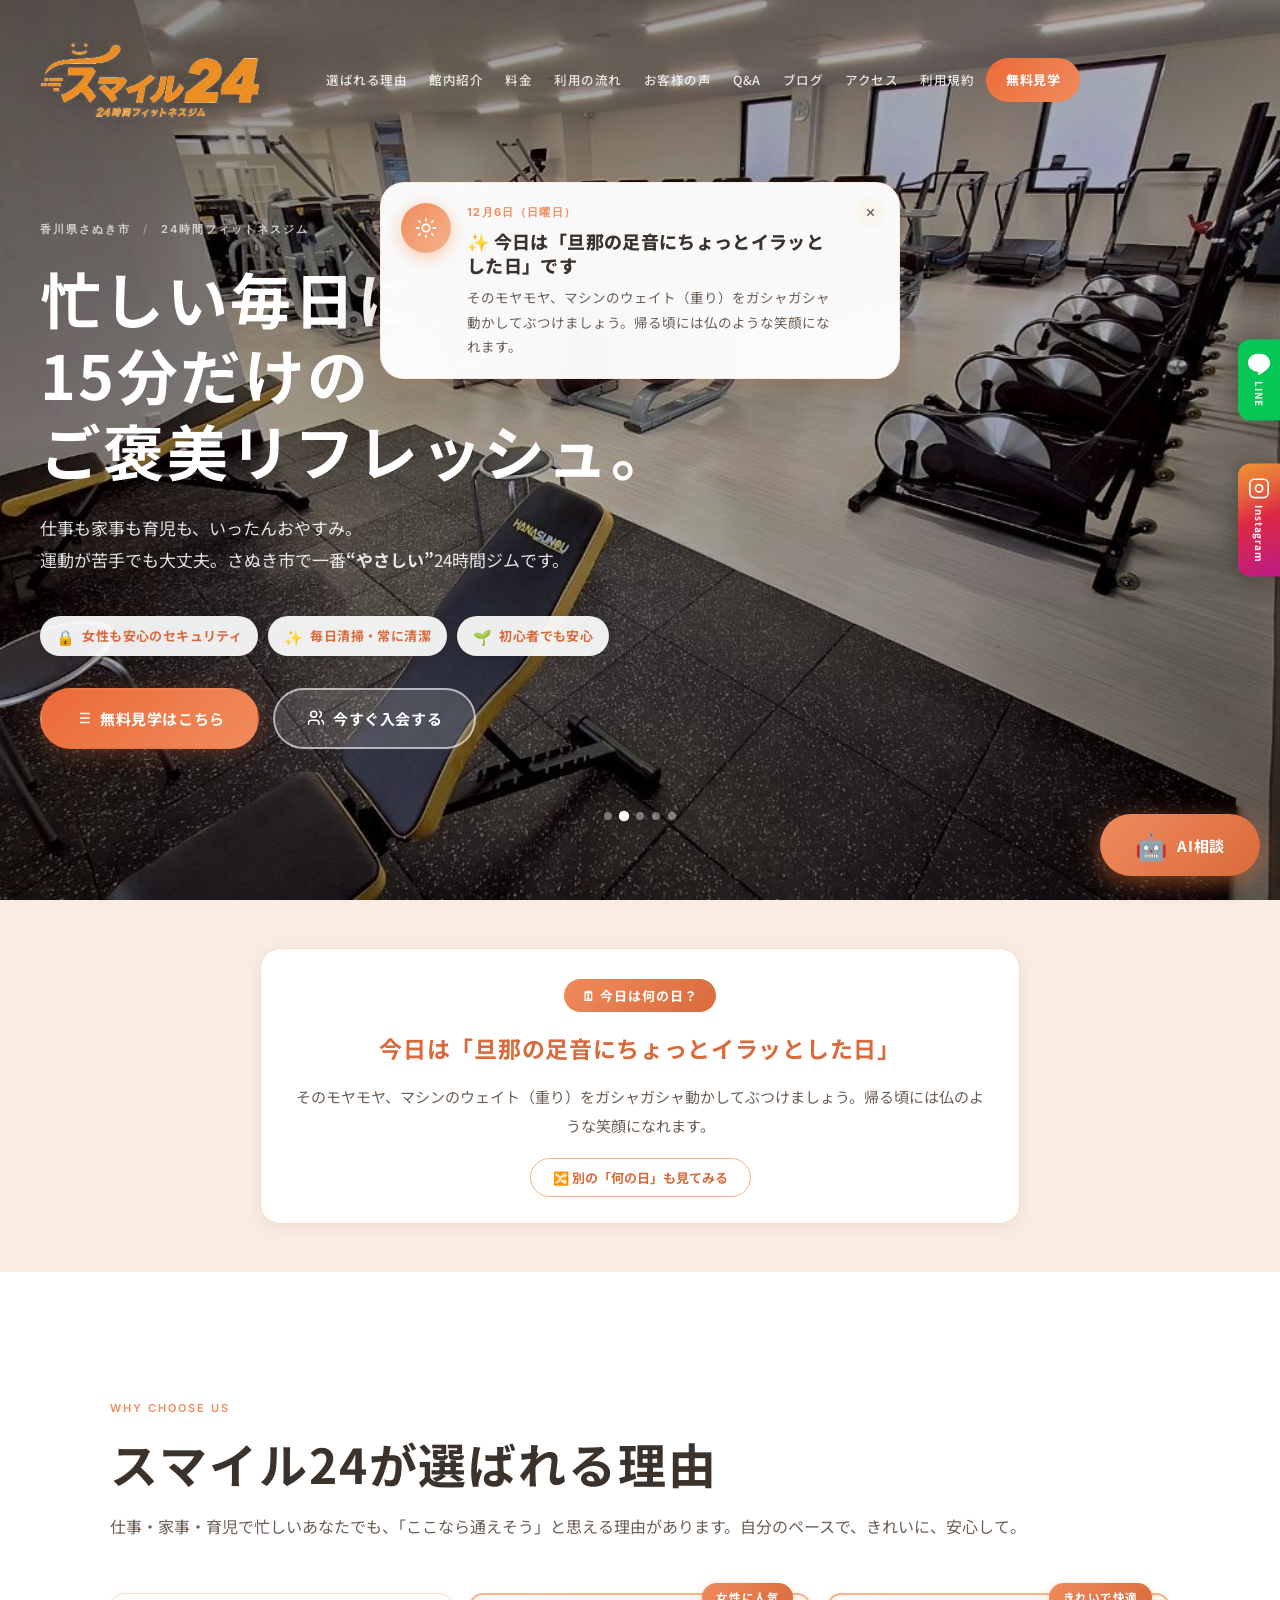
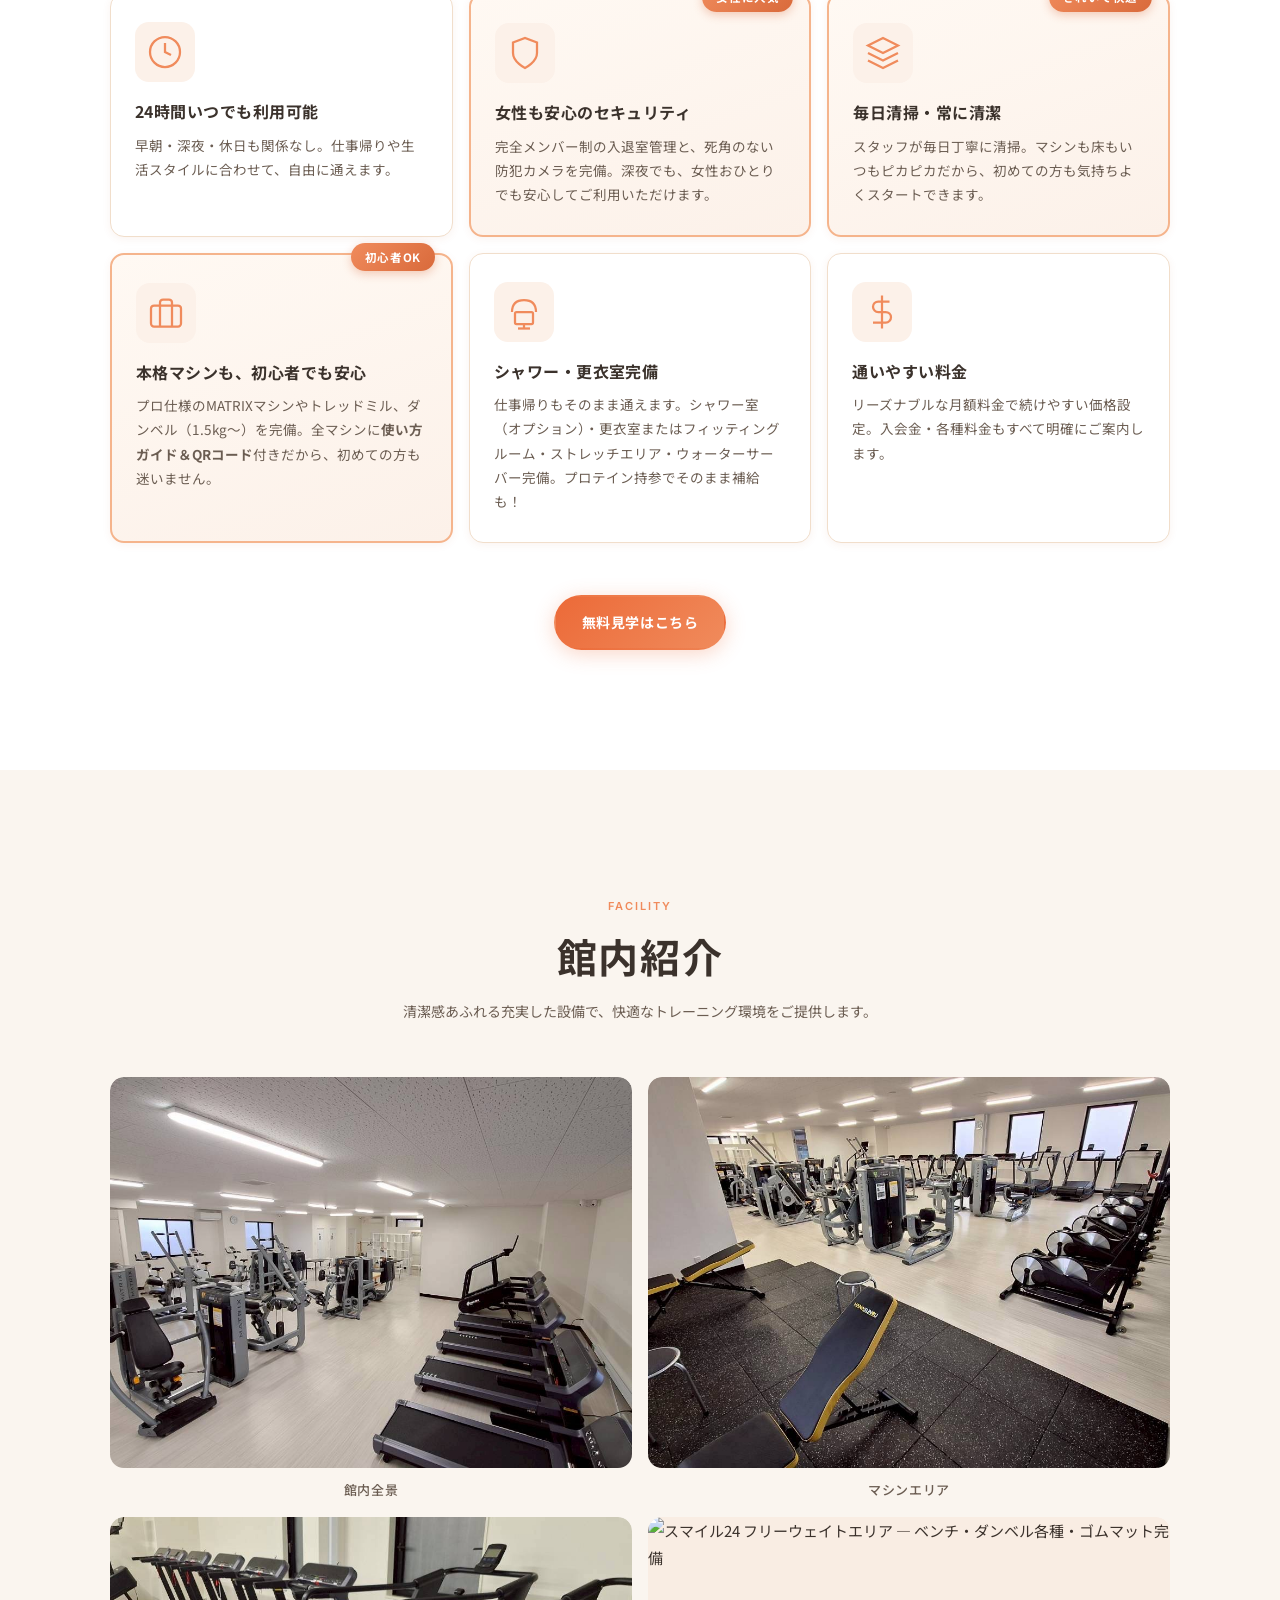
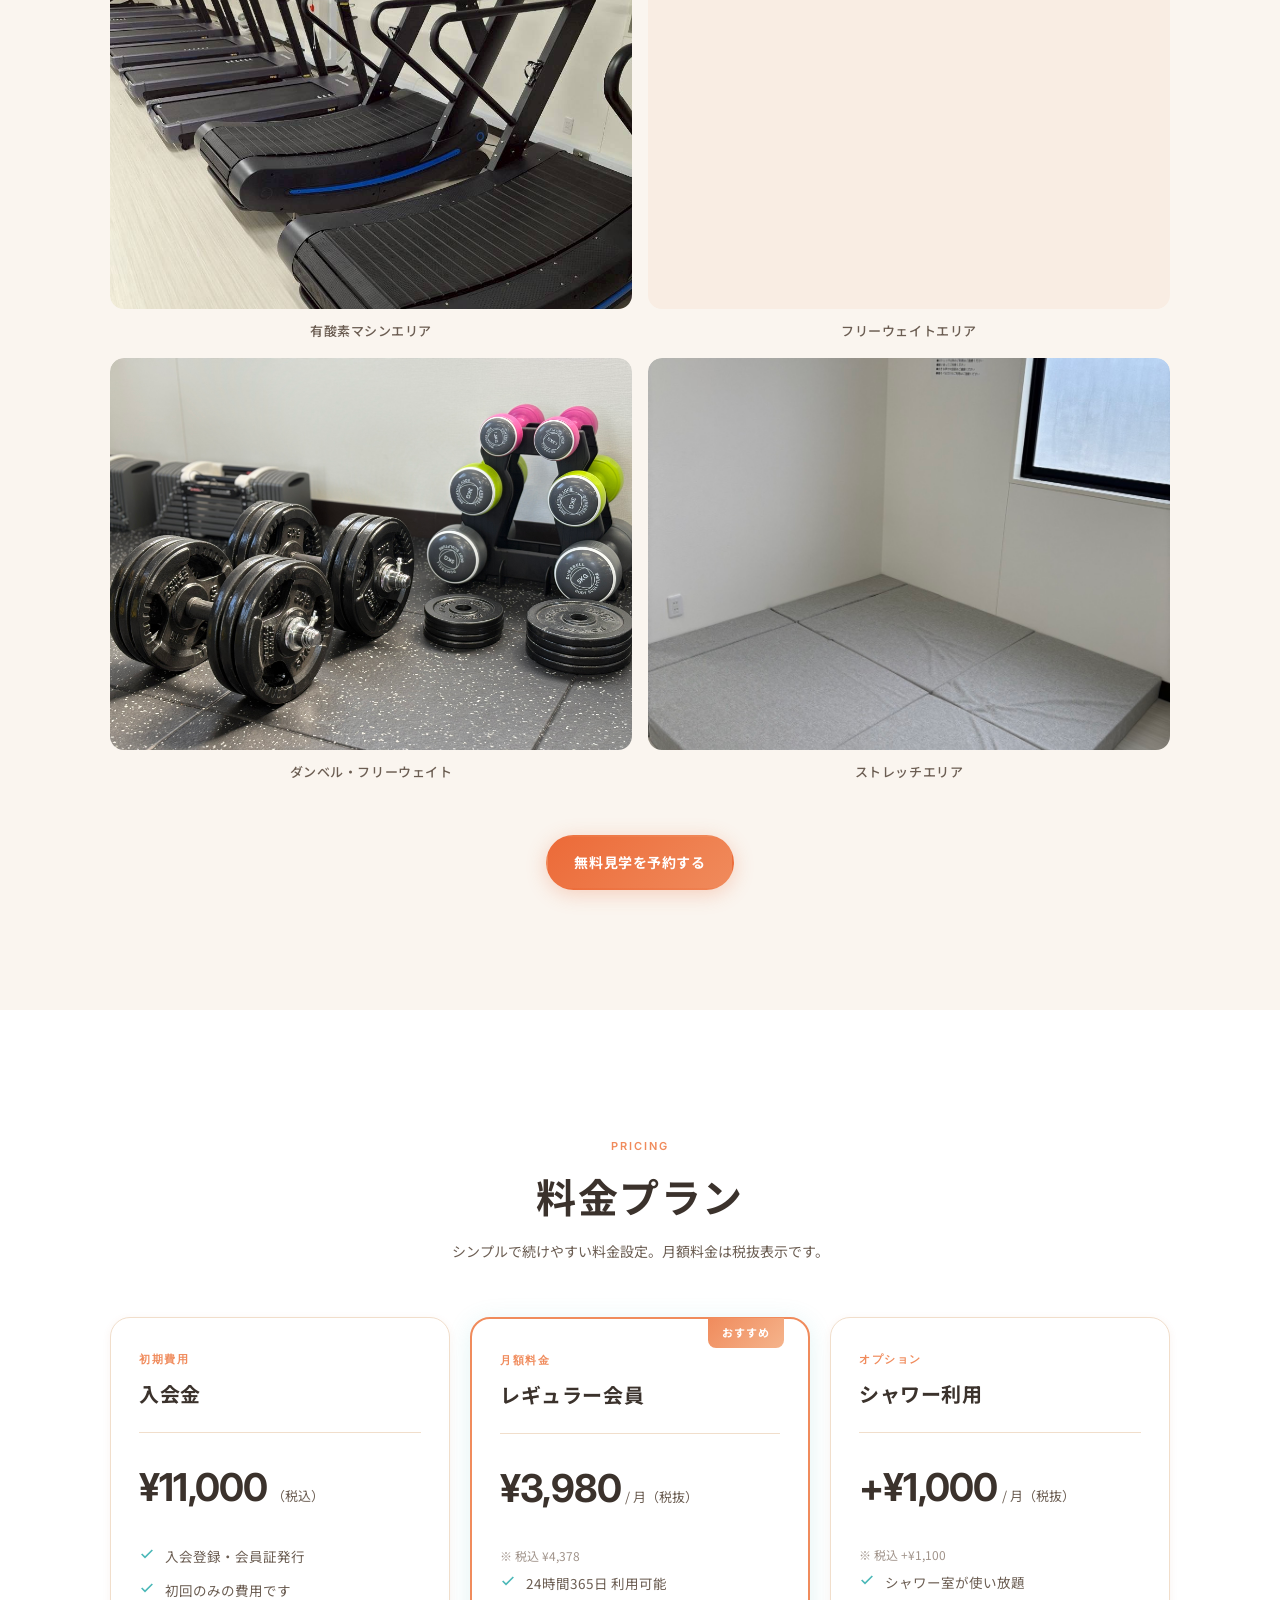
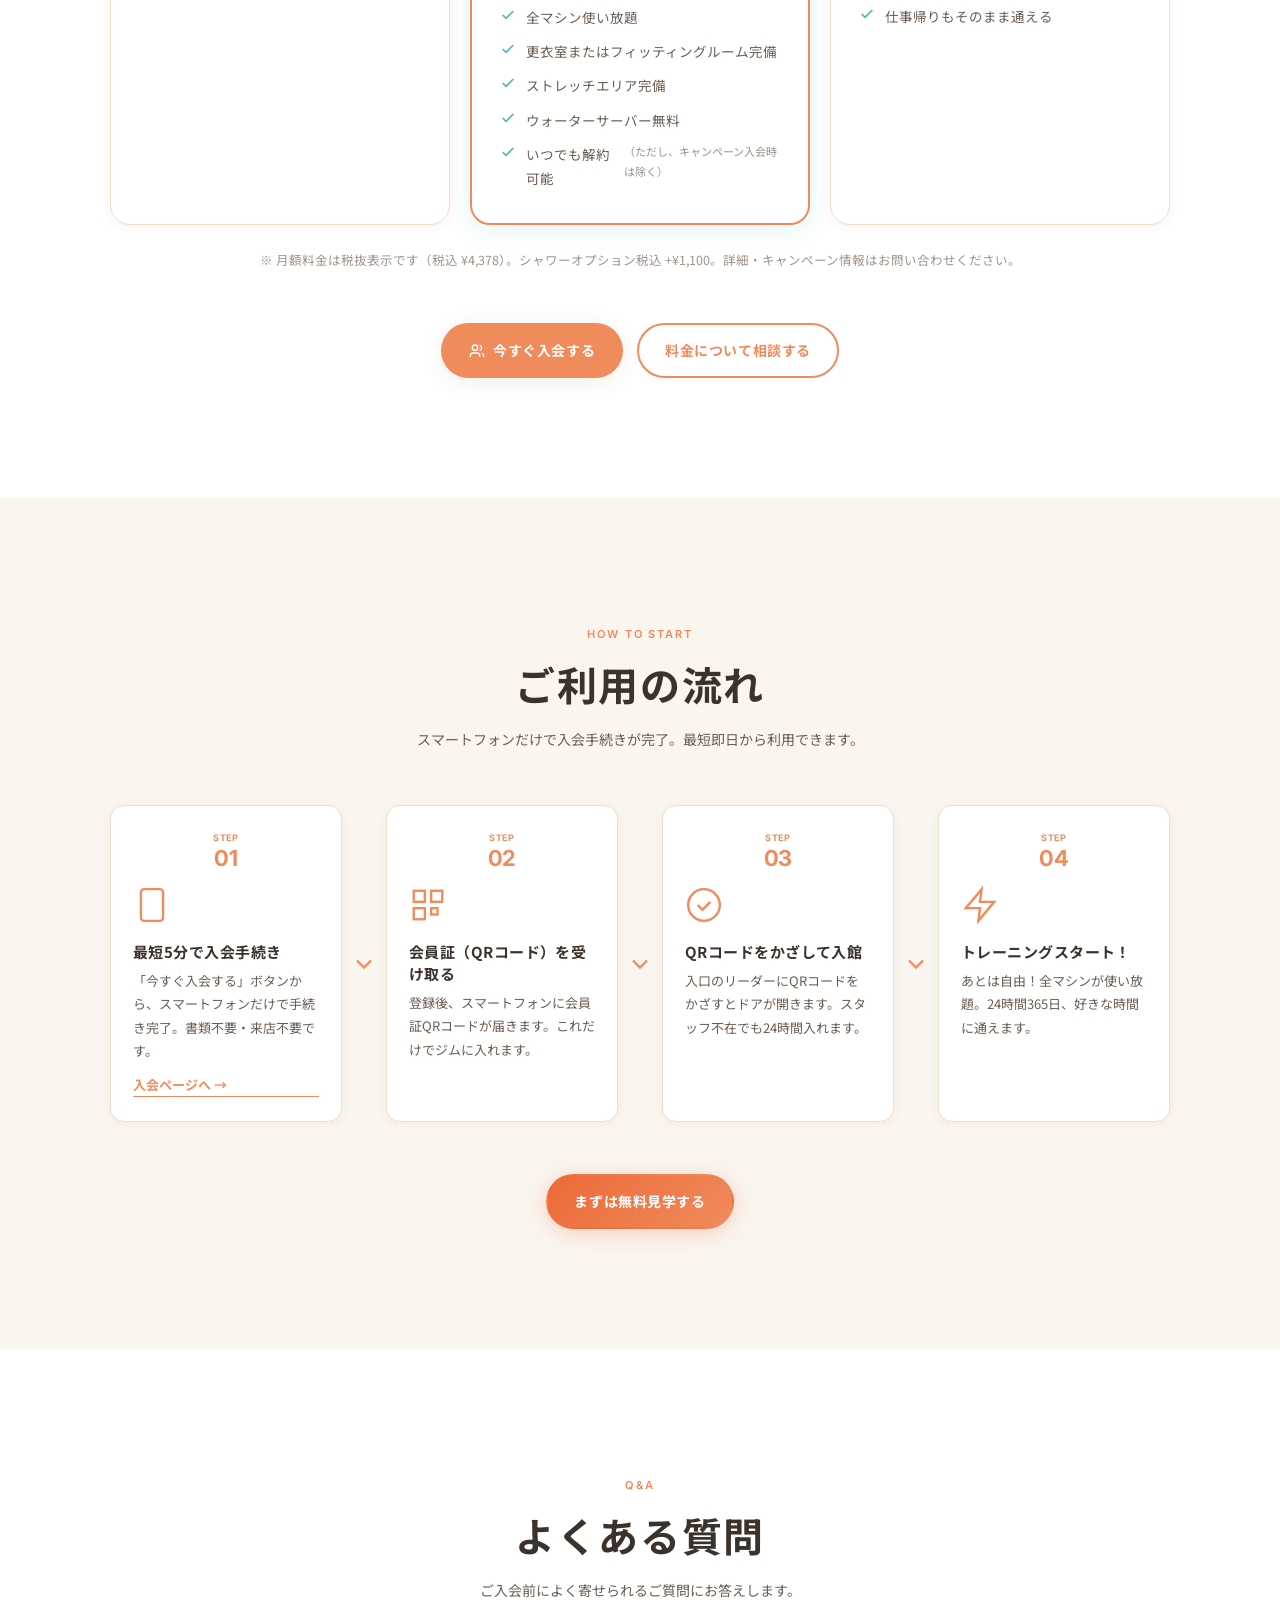
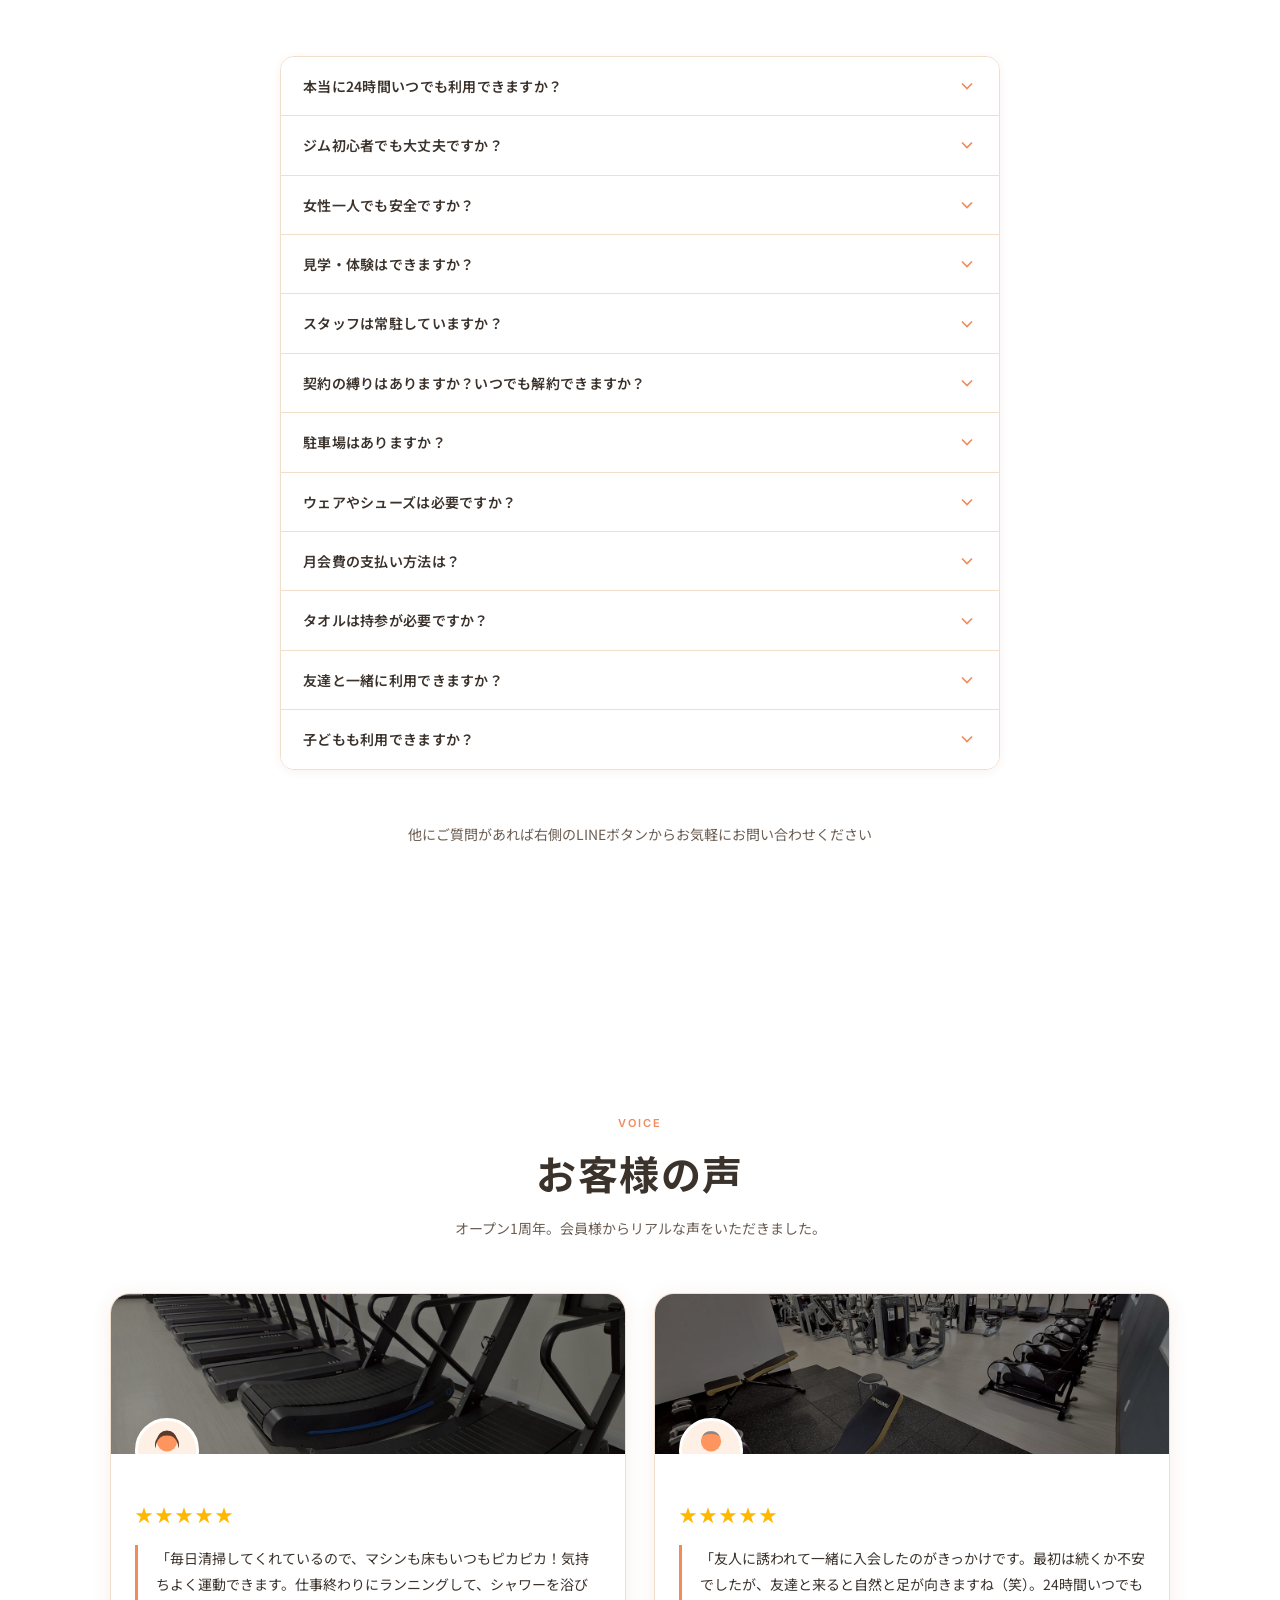
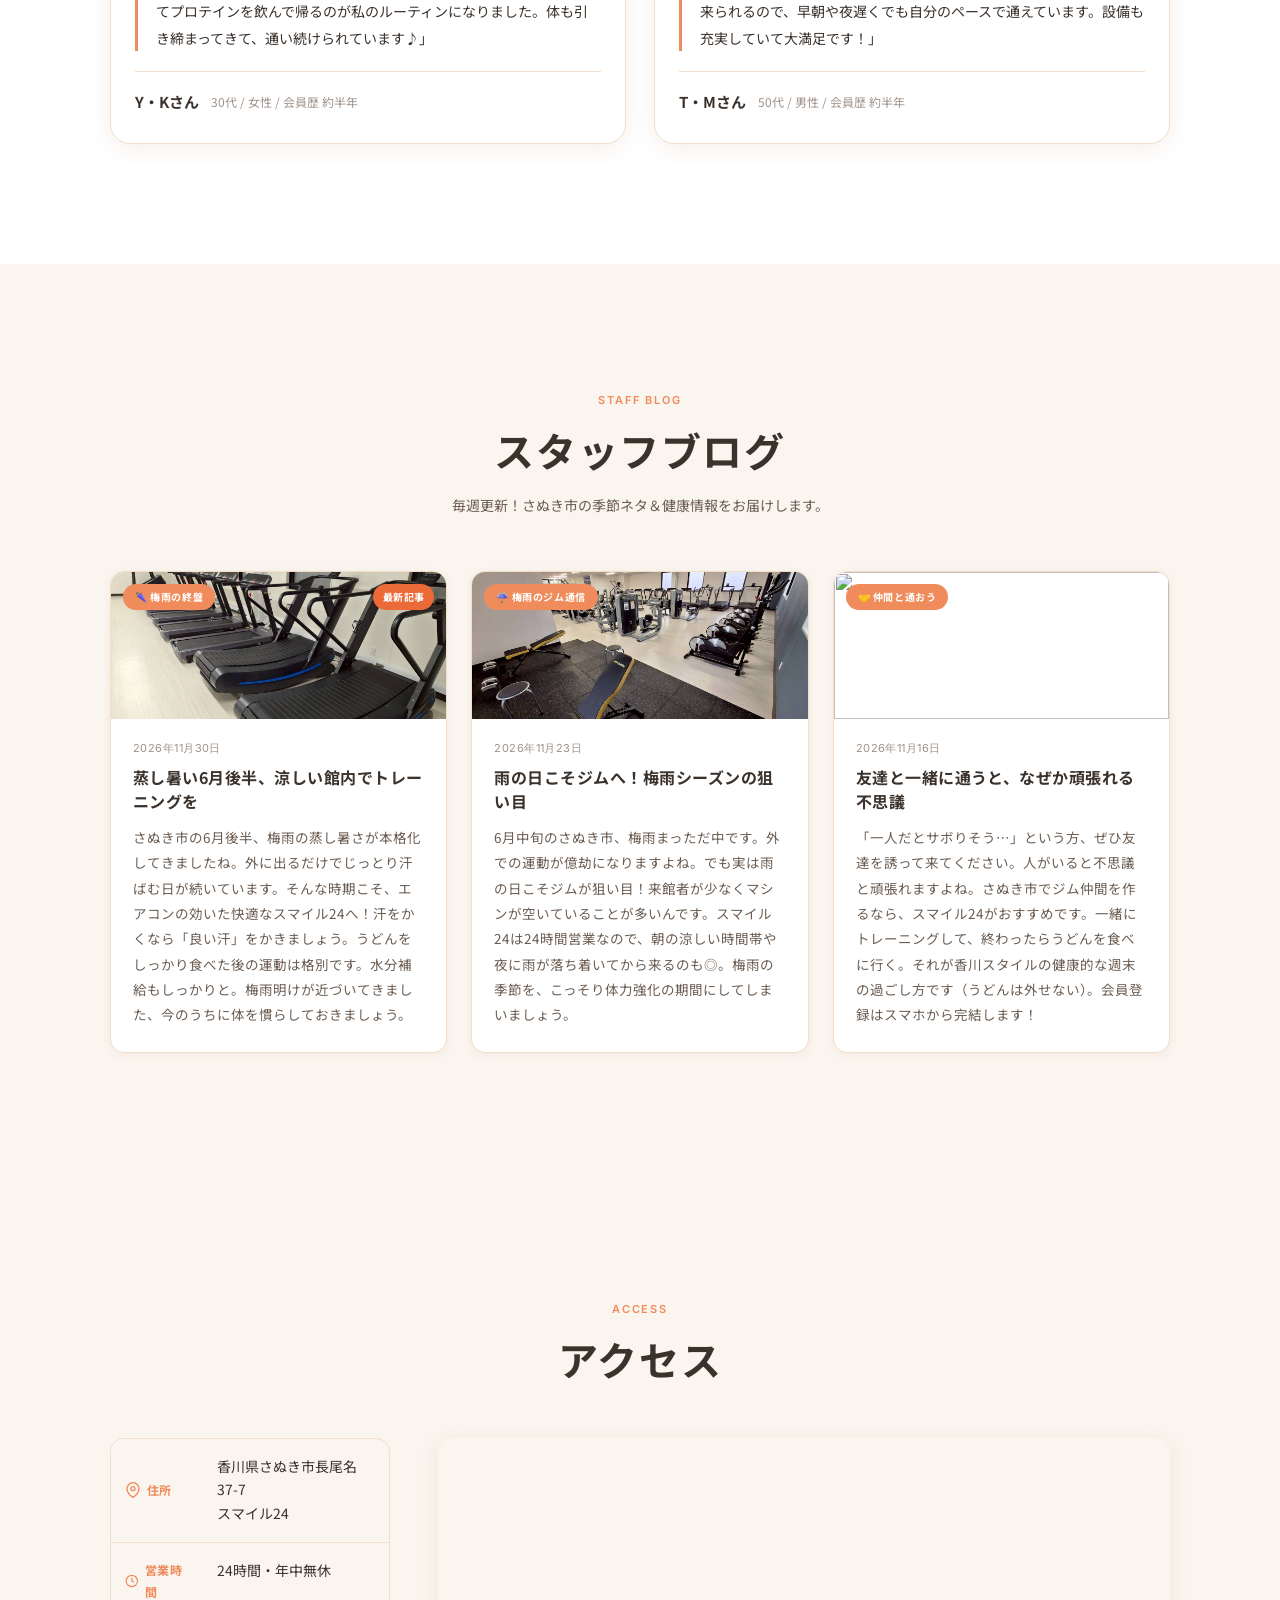
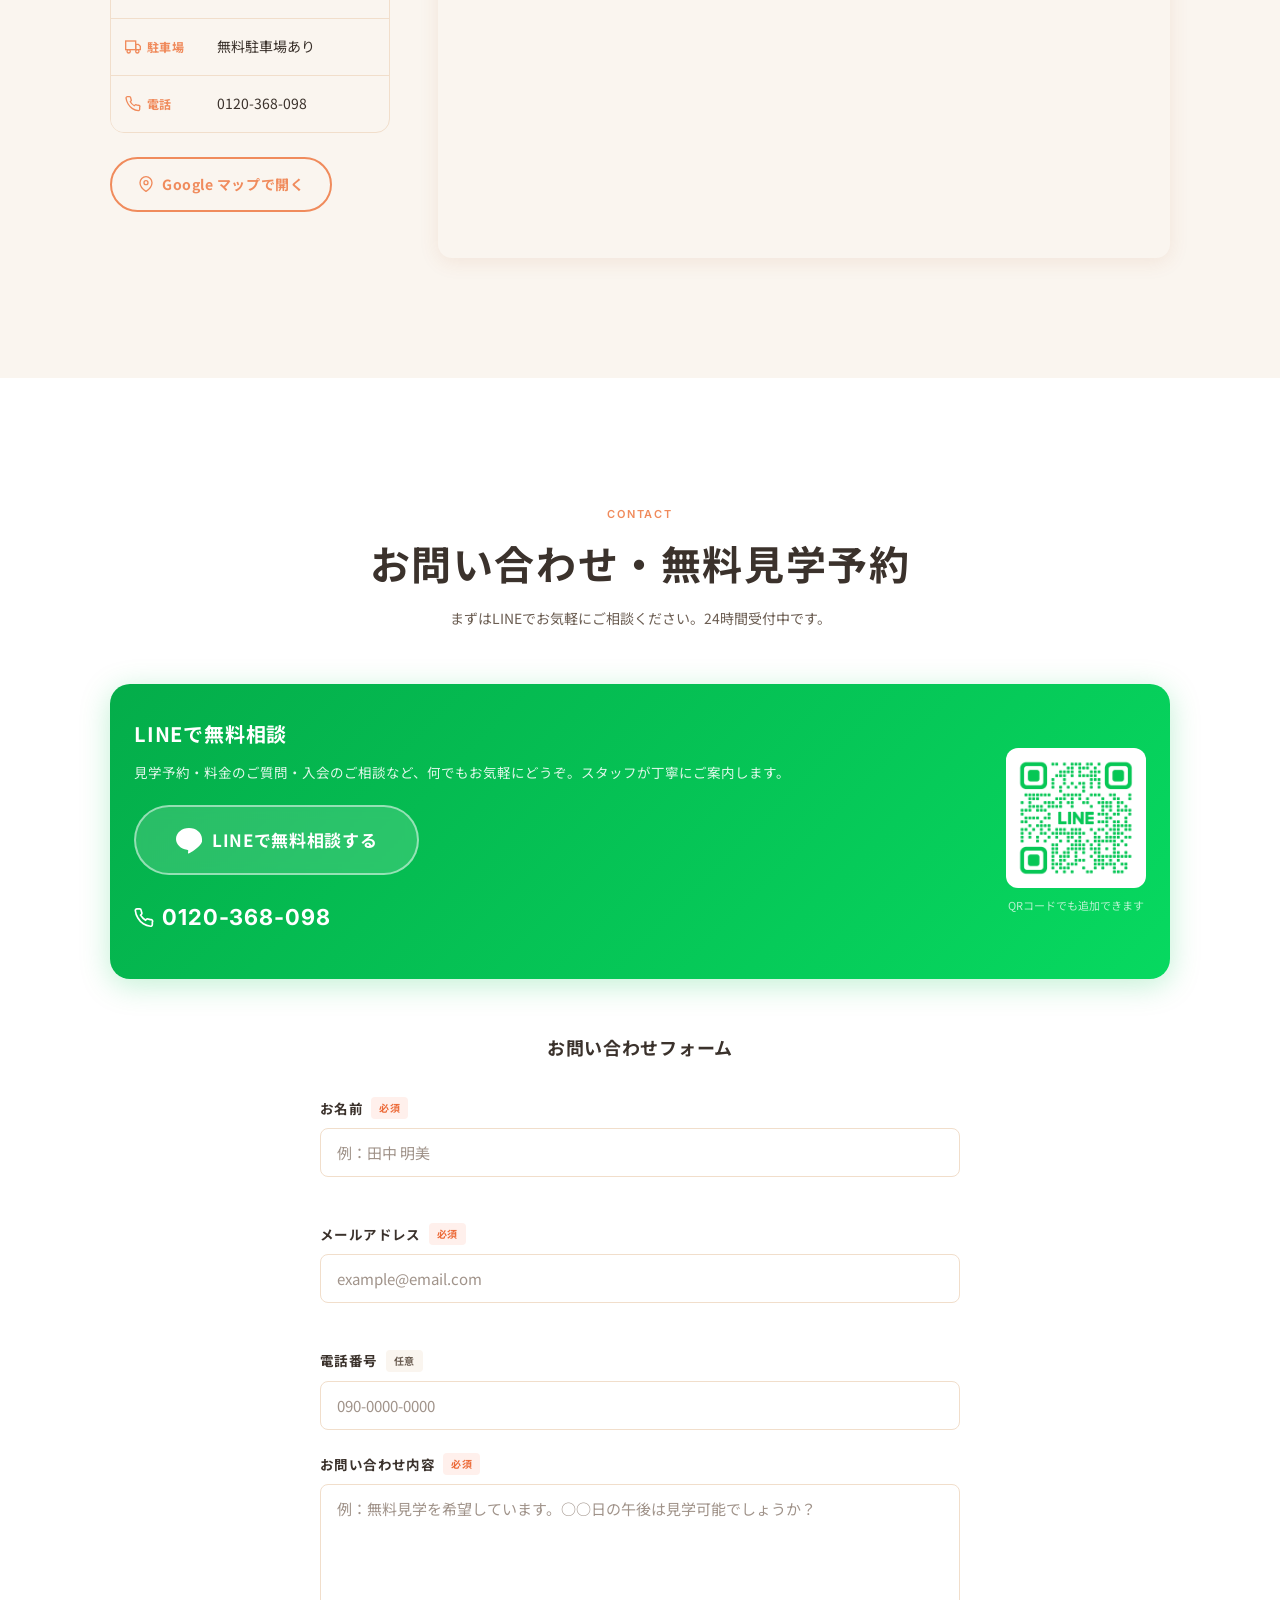
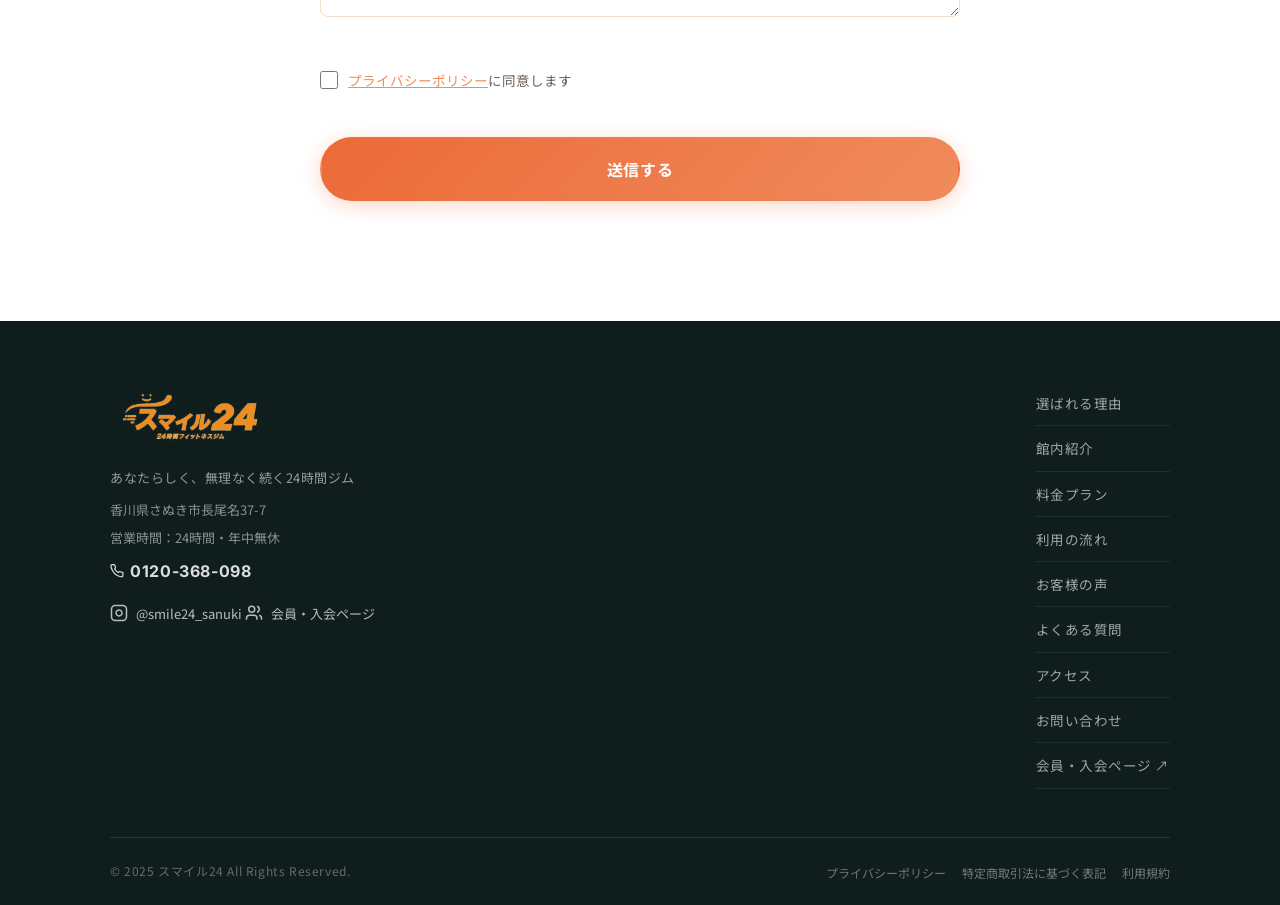
==== commit cb46d14c: "fix: ご利用の流れSTEPカードの高さを統一 - align-items: stretch でカード高さを揃え、リンクはmargin-top:autoで下端固定 - 矢印アイコンの固定margin" ====
--- a/index.html
+++ b/index.html
@@ -32,7 +32,7 @@
   <link rel="preconnect" href="https://fonts.gstatic.com" crossorigin>
   <link href="https://fonts.googleapis.com/css2?family=Noto+Sans+JP:wght@300;400;500;700&family=Inter:wght@300;400;500;600;700&display=swap" rel="stylesheet">
 
-  <link rel="stylesheet" href="style.css?v=20260704a">
+  <link rel="stylesheet" href="style.css?v=20260704b">
 
   <!-- 構造化データ (JSON-LD) -->
   <script type="application/ld+json">
--- a/style.css
+++ b/style.css
@@ -2299,7 +2299,7 @@
   /* Flow 横並び */
   .flow__steps {
     flex-direction: row;
-    align-items: flex-start;
+    align-items: stretch;
     justify-content: center;
   }
 
@@ -2313,9 +2313,16 @@
   .flow-step:hover { transform: translateY(-4px); }
   .flow-step__num { margin-bottom: 14px; }
 
+  .flow-step__body {
+    display: flex;
+    flex-direction: column;
+    flex: 1;
+  }
+
+  .flow-step__link { margin-top: auto; padding-top: 10px; }
+
   .flow-step__arrow {
     flex-shrink: 0;
-    margin-top: 60px;
     padding: 0 8px;
     transform: rotate(-90deg);
   }
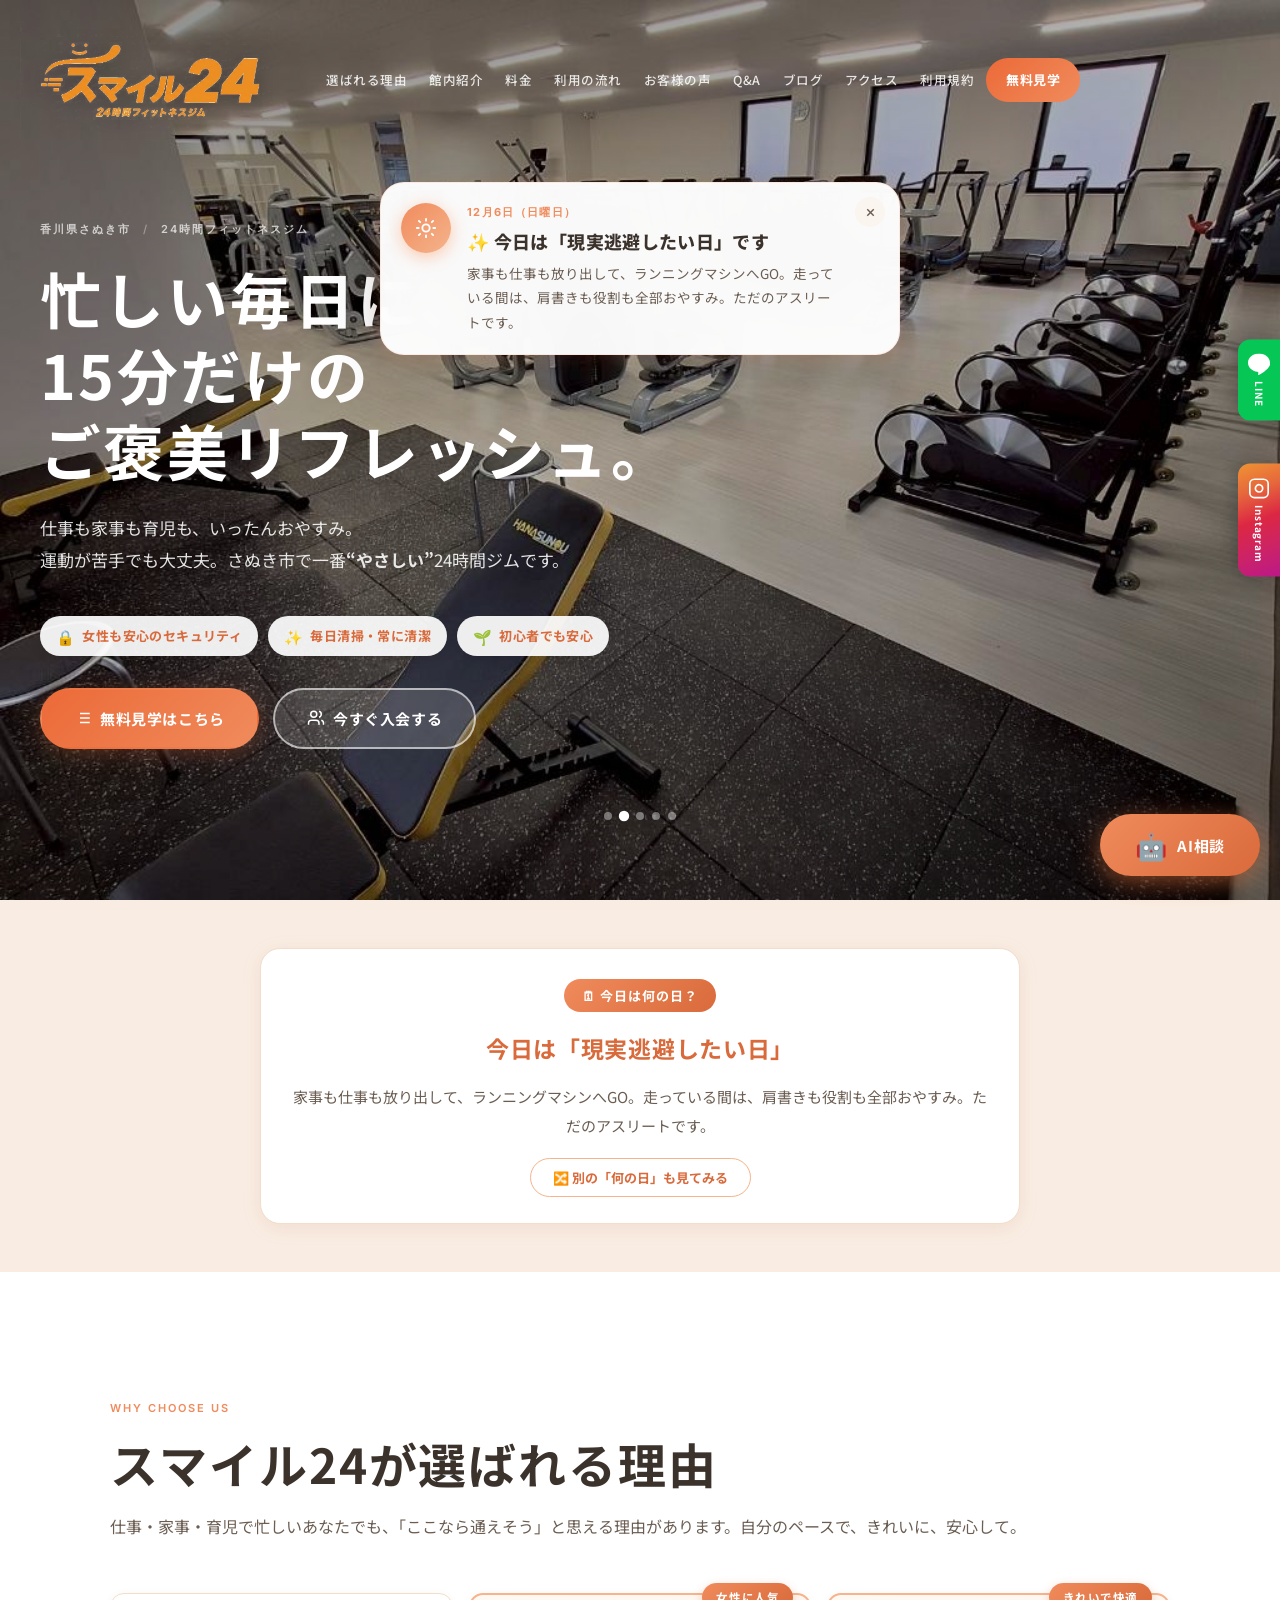
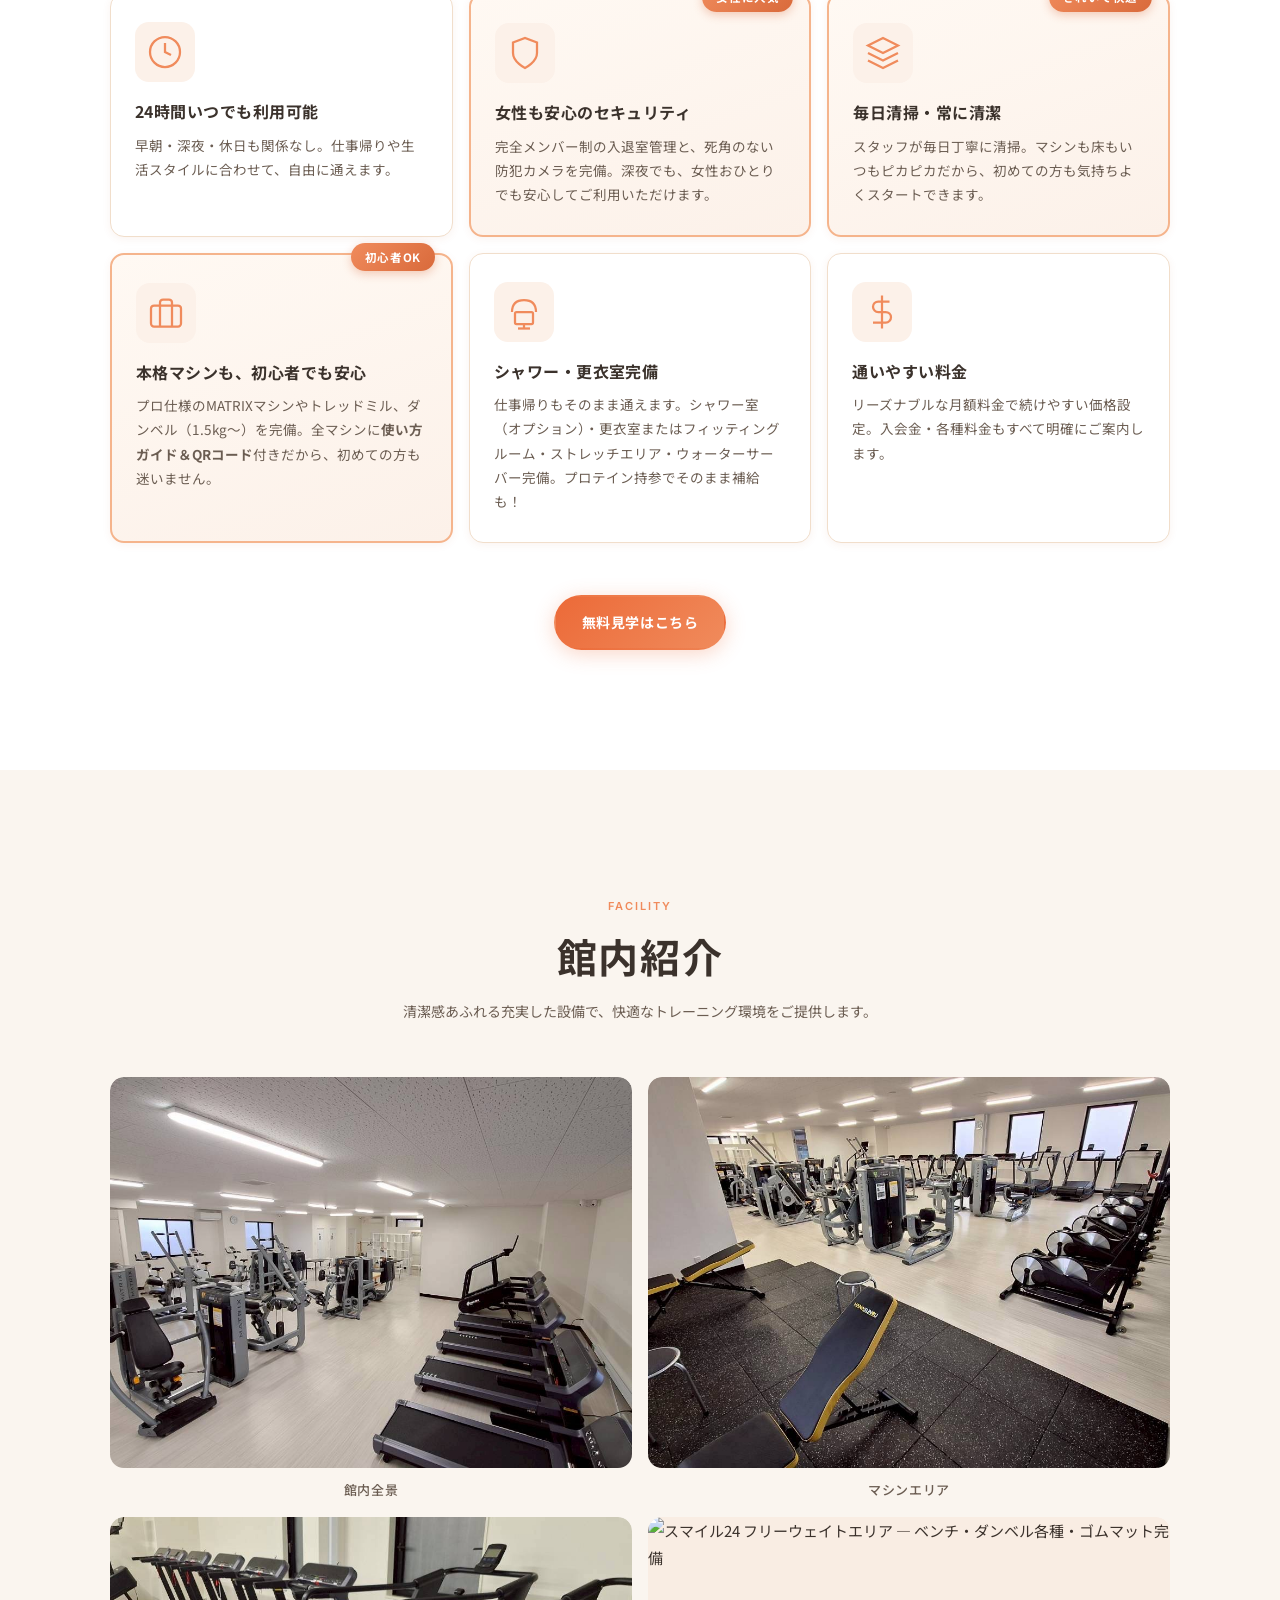
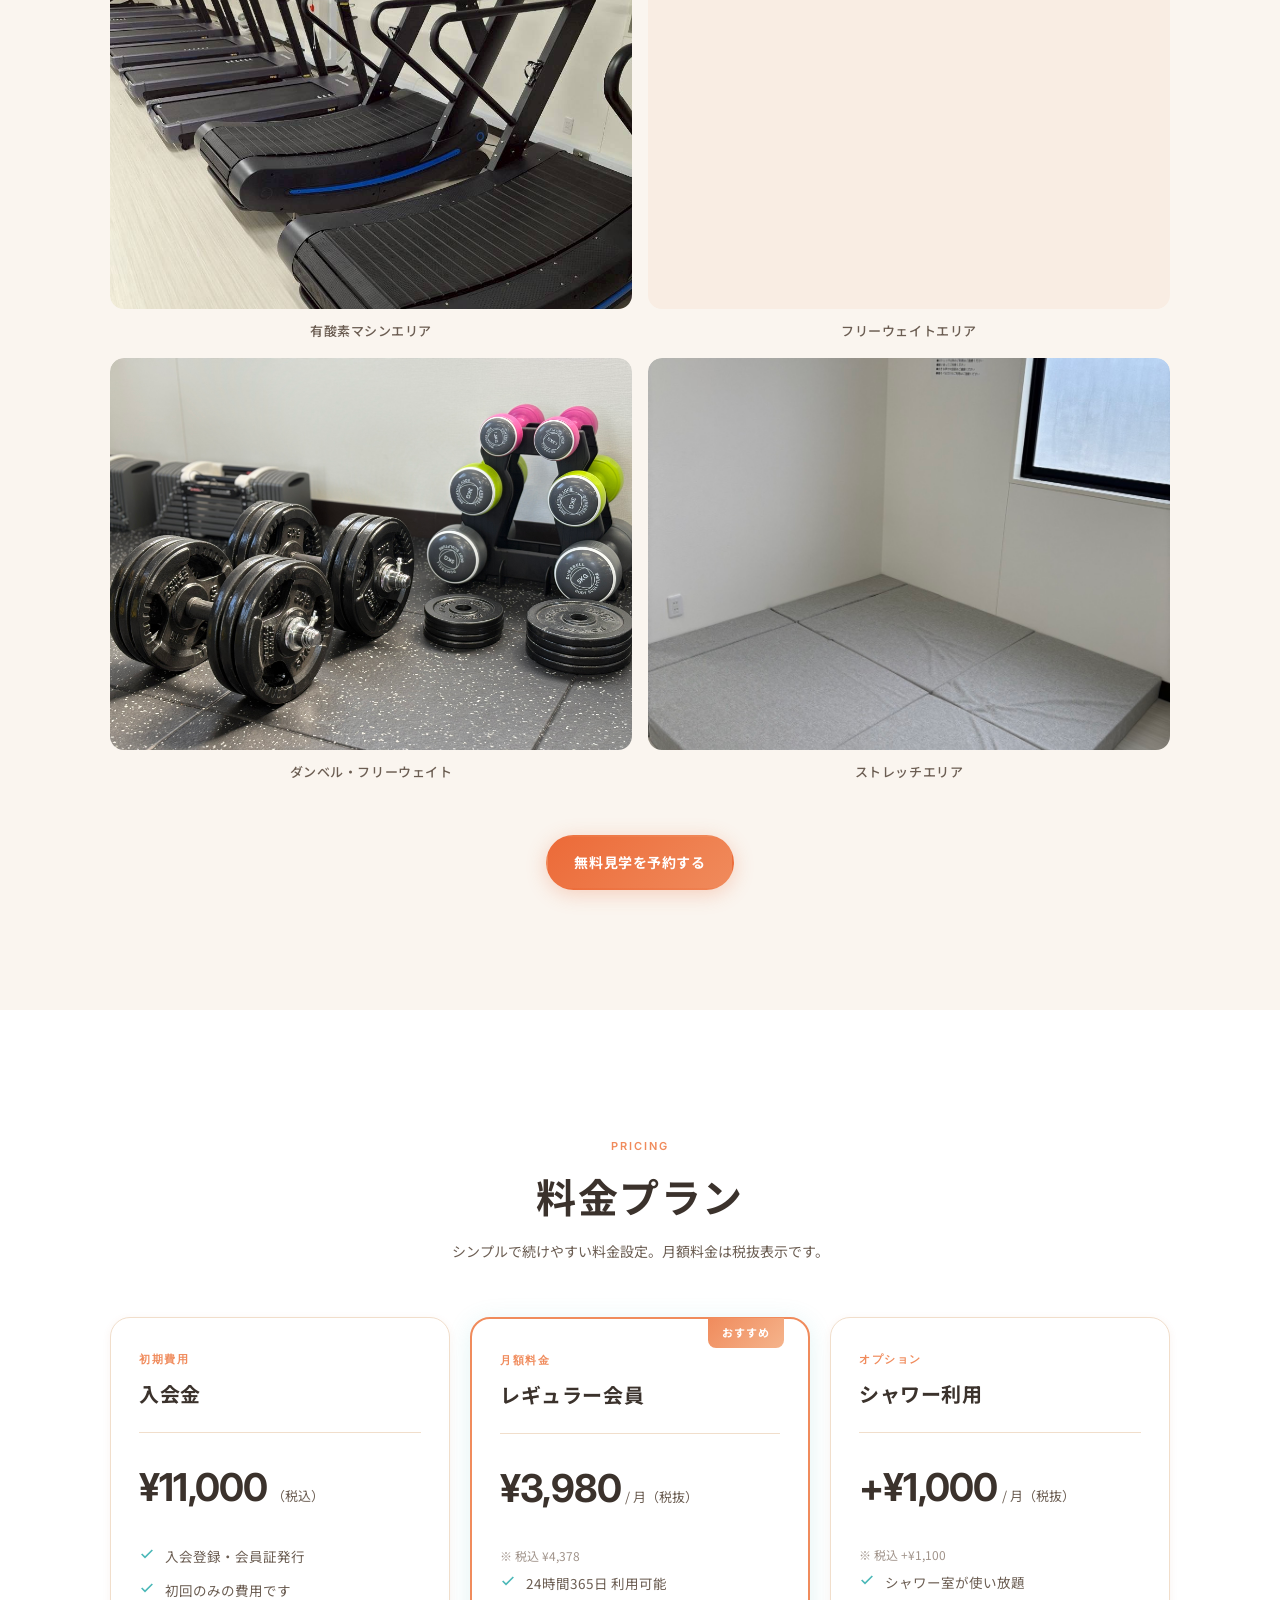
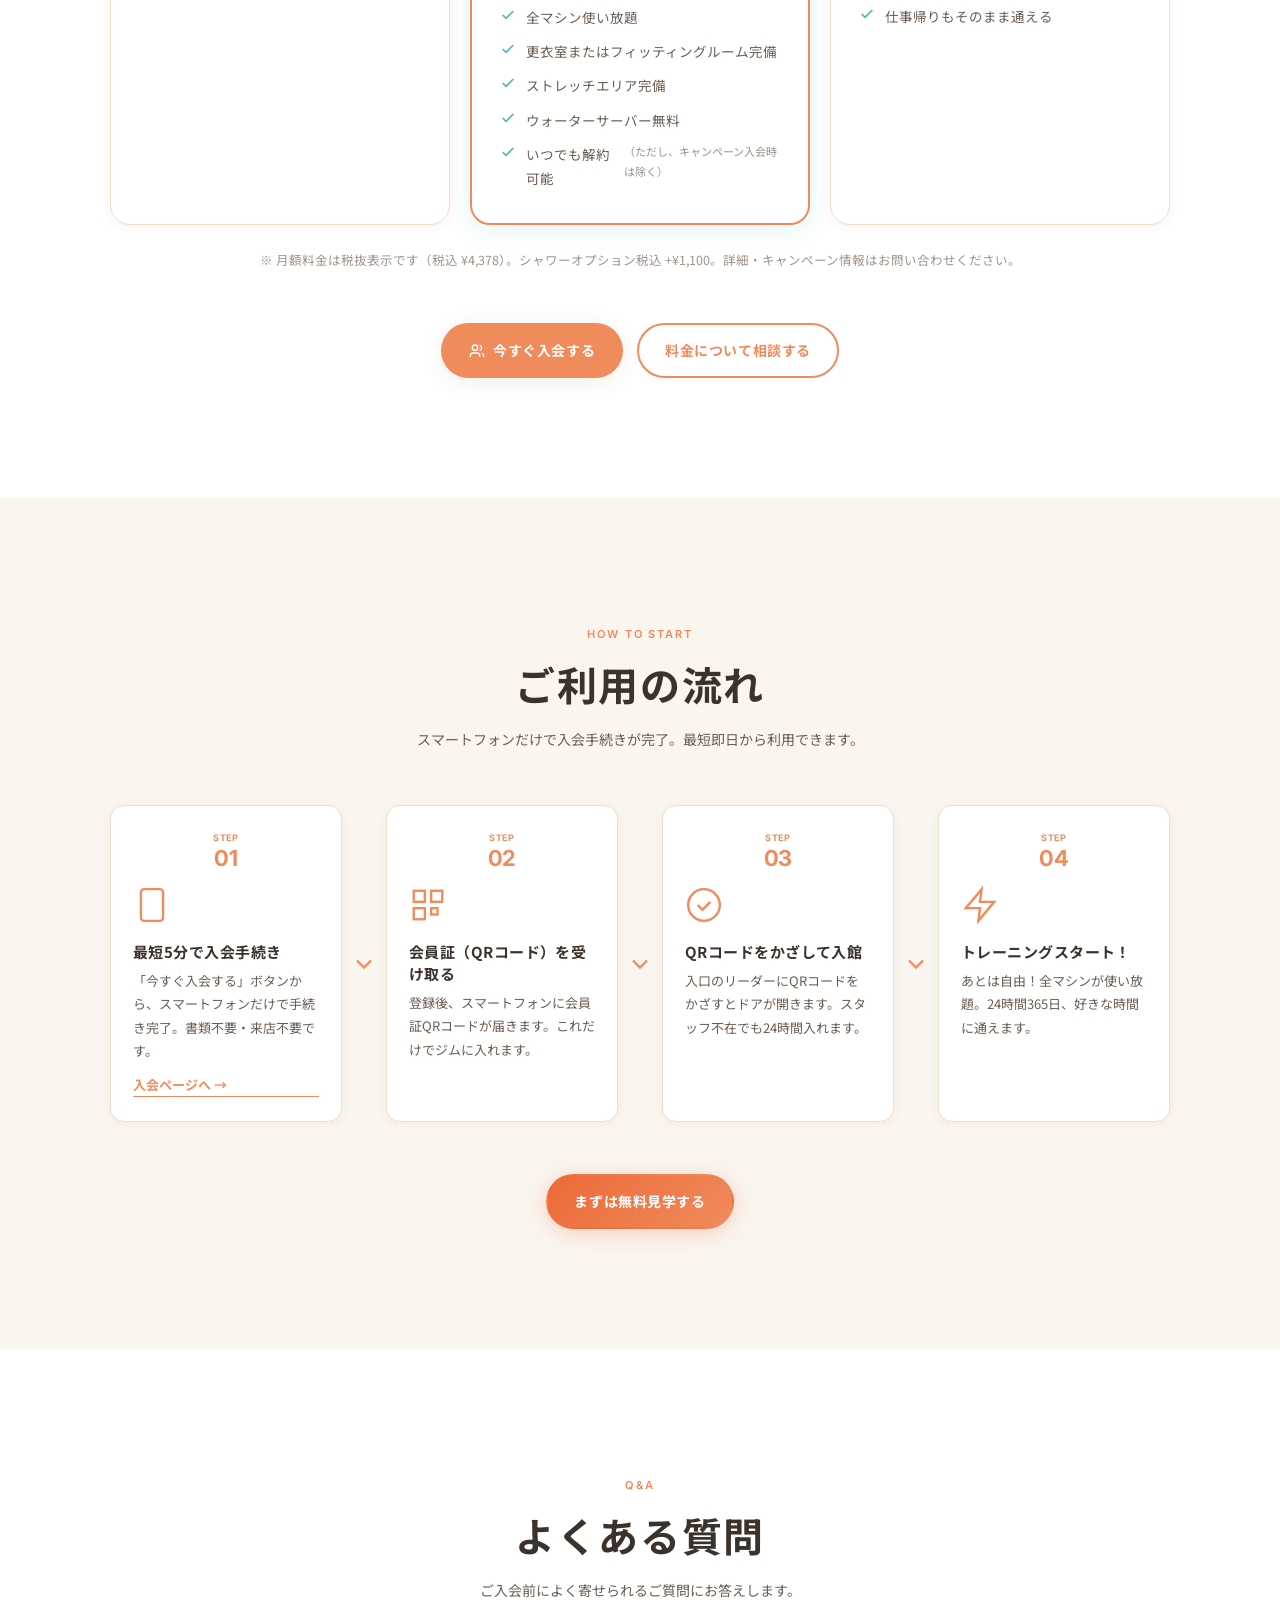
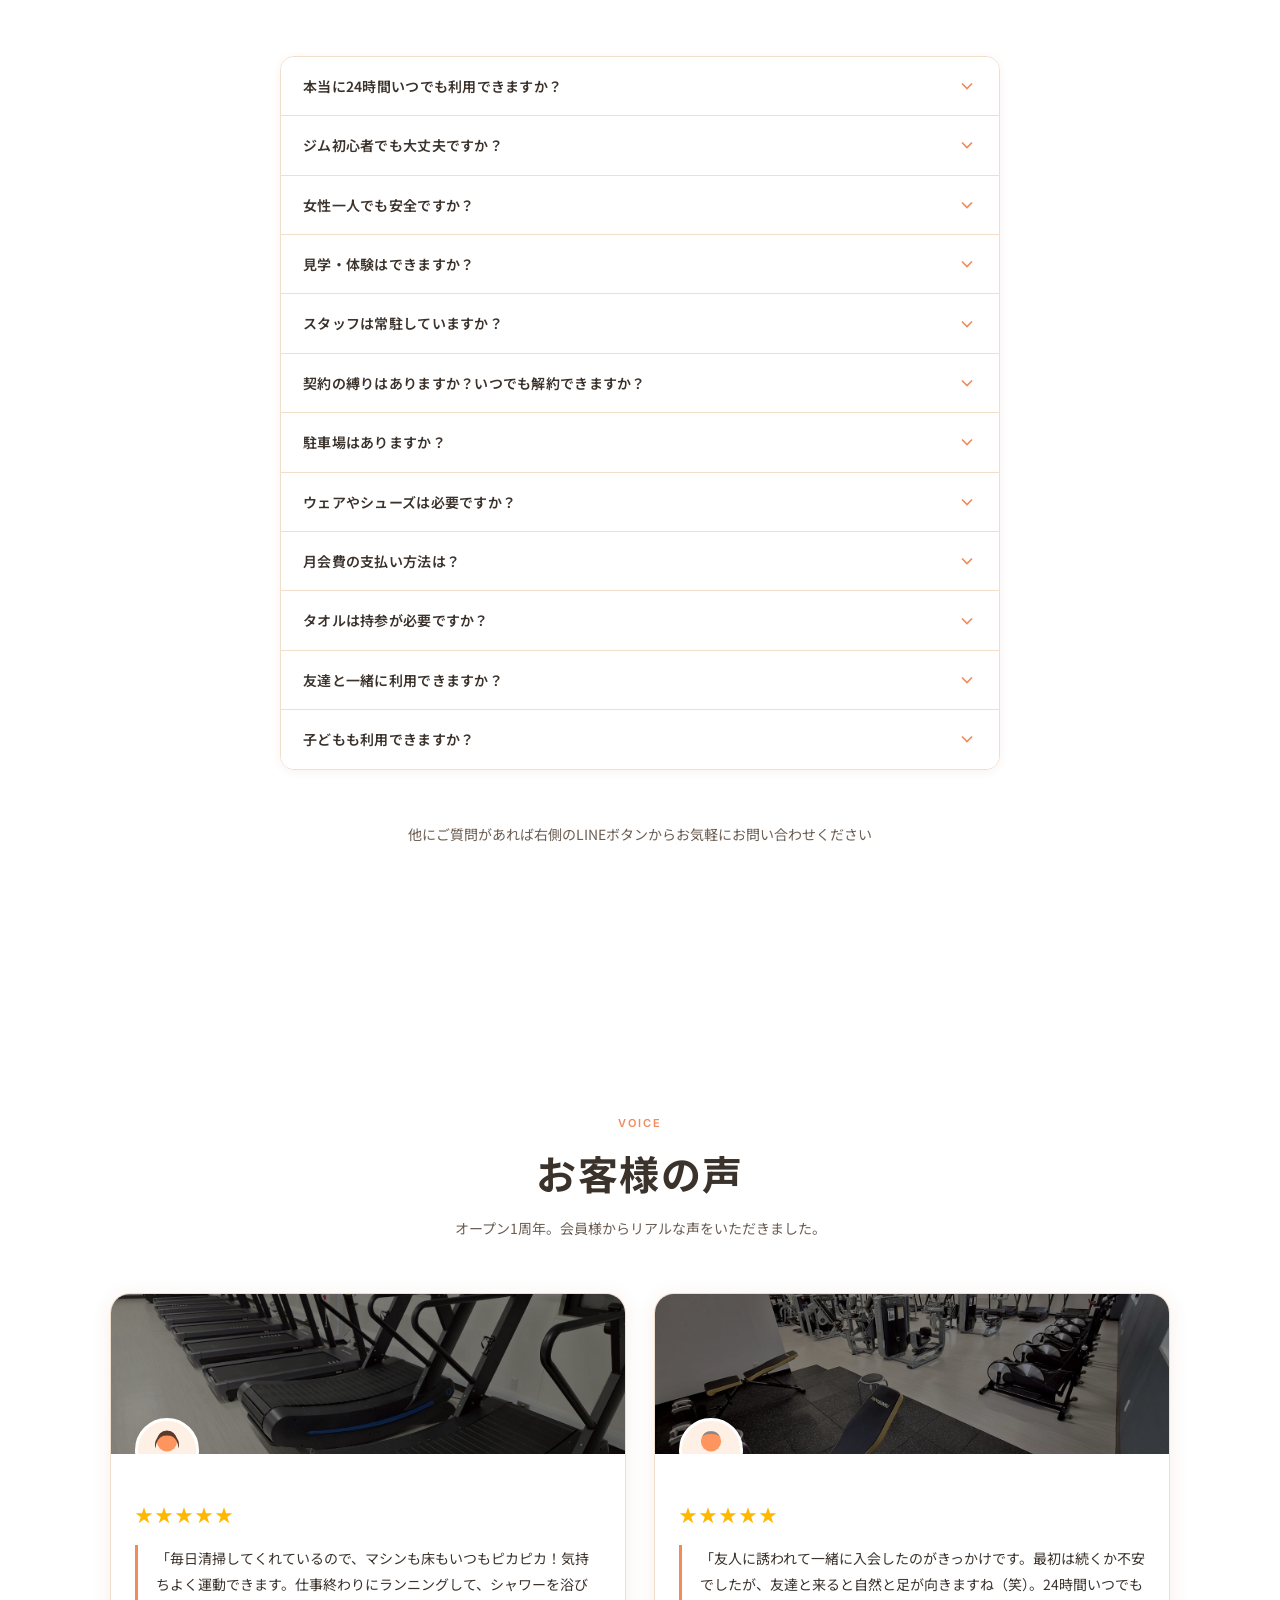
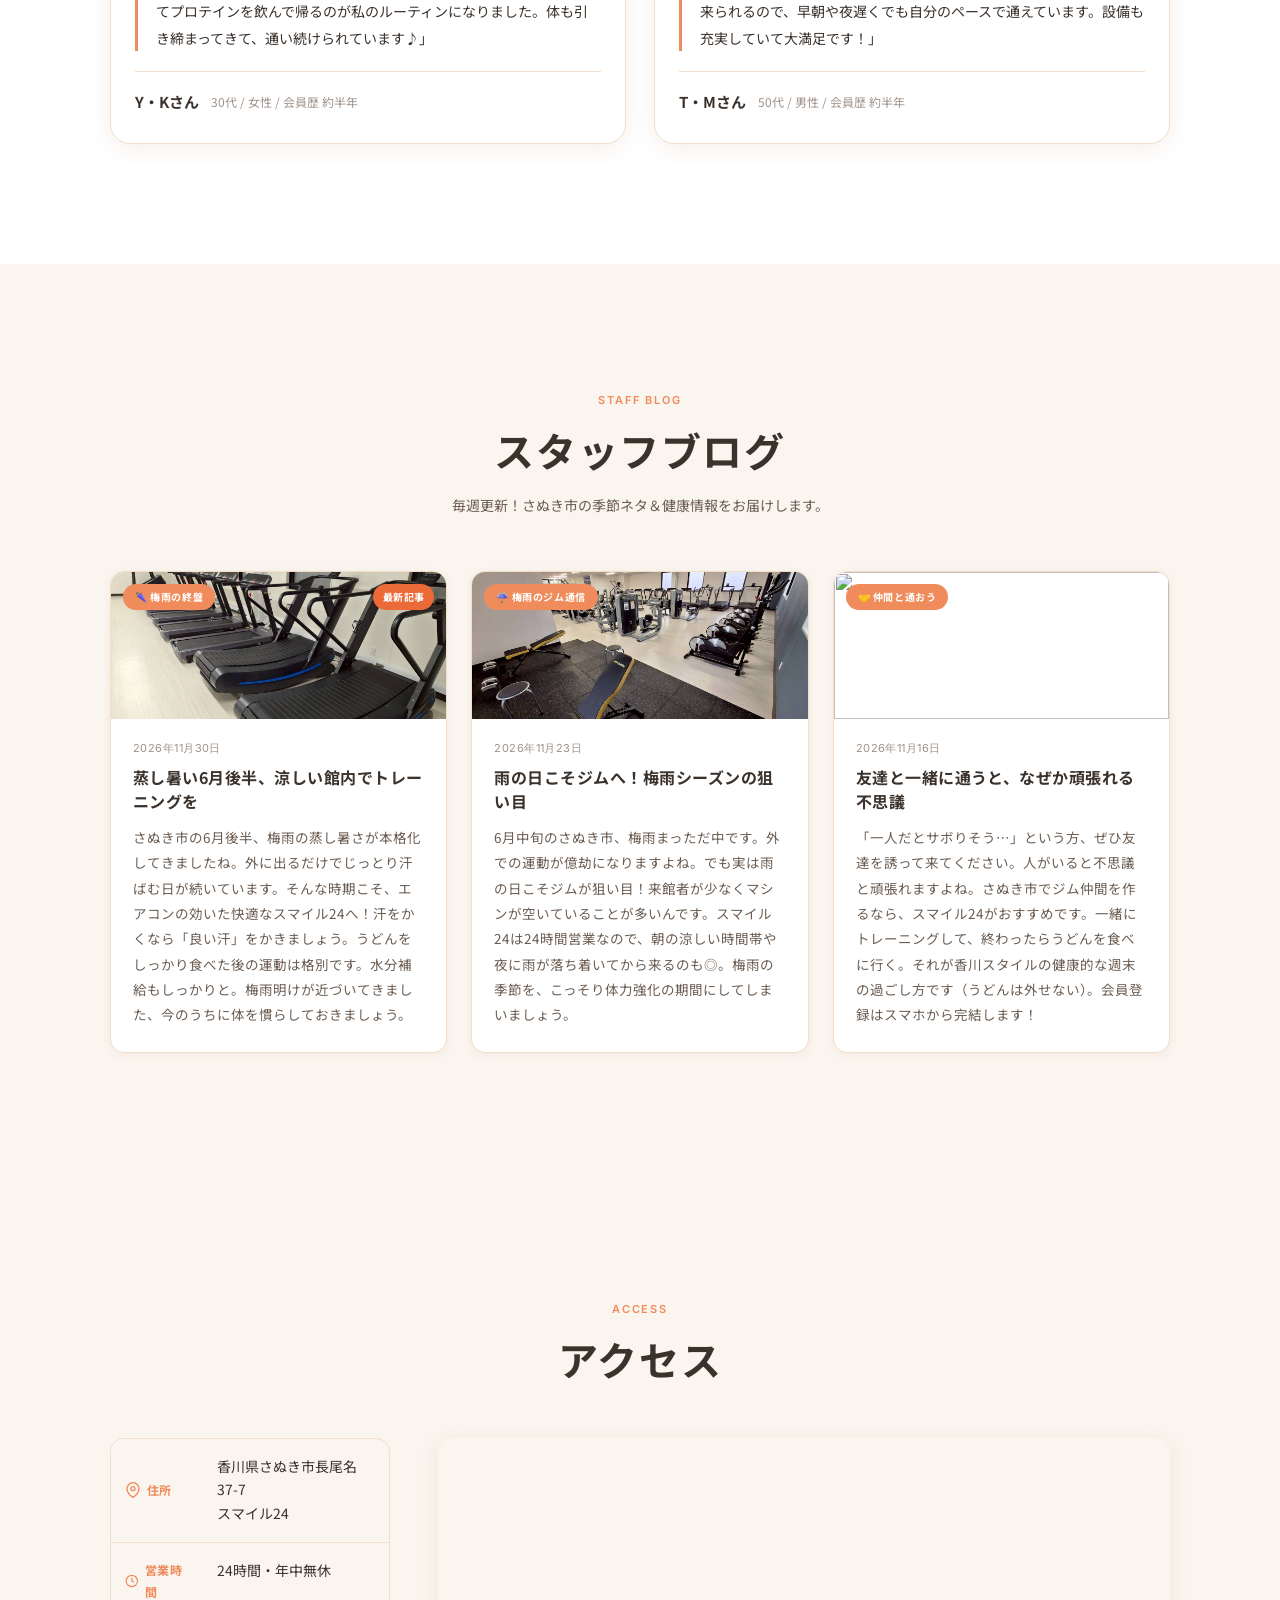
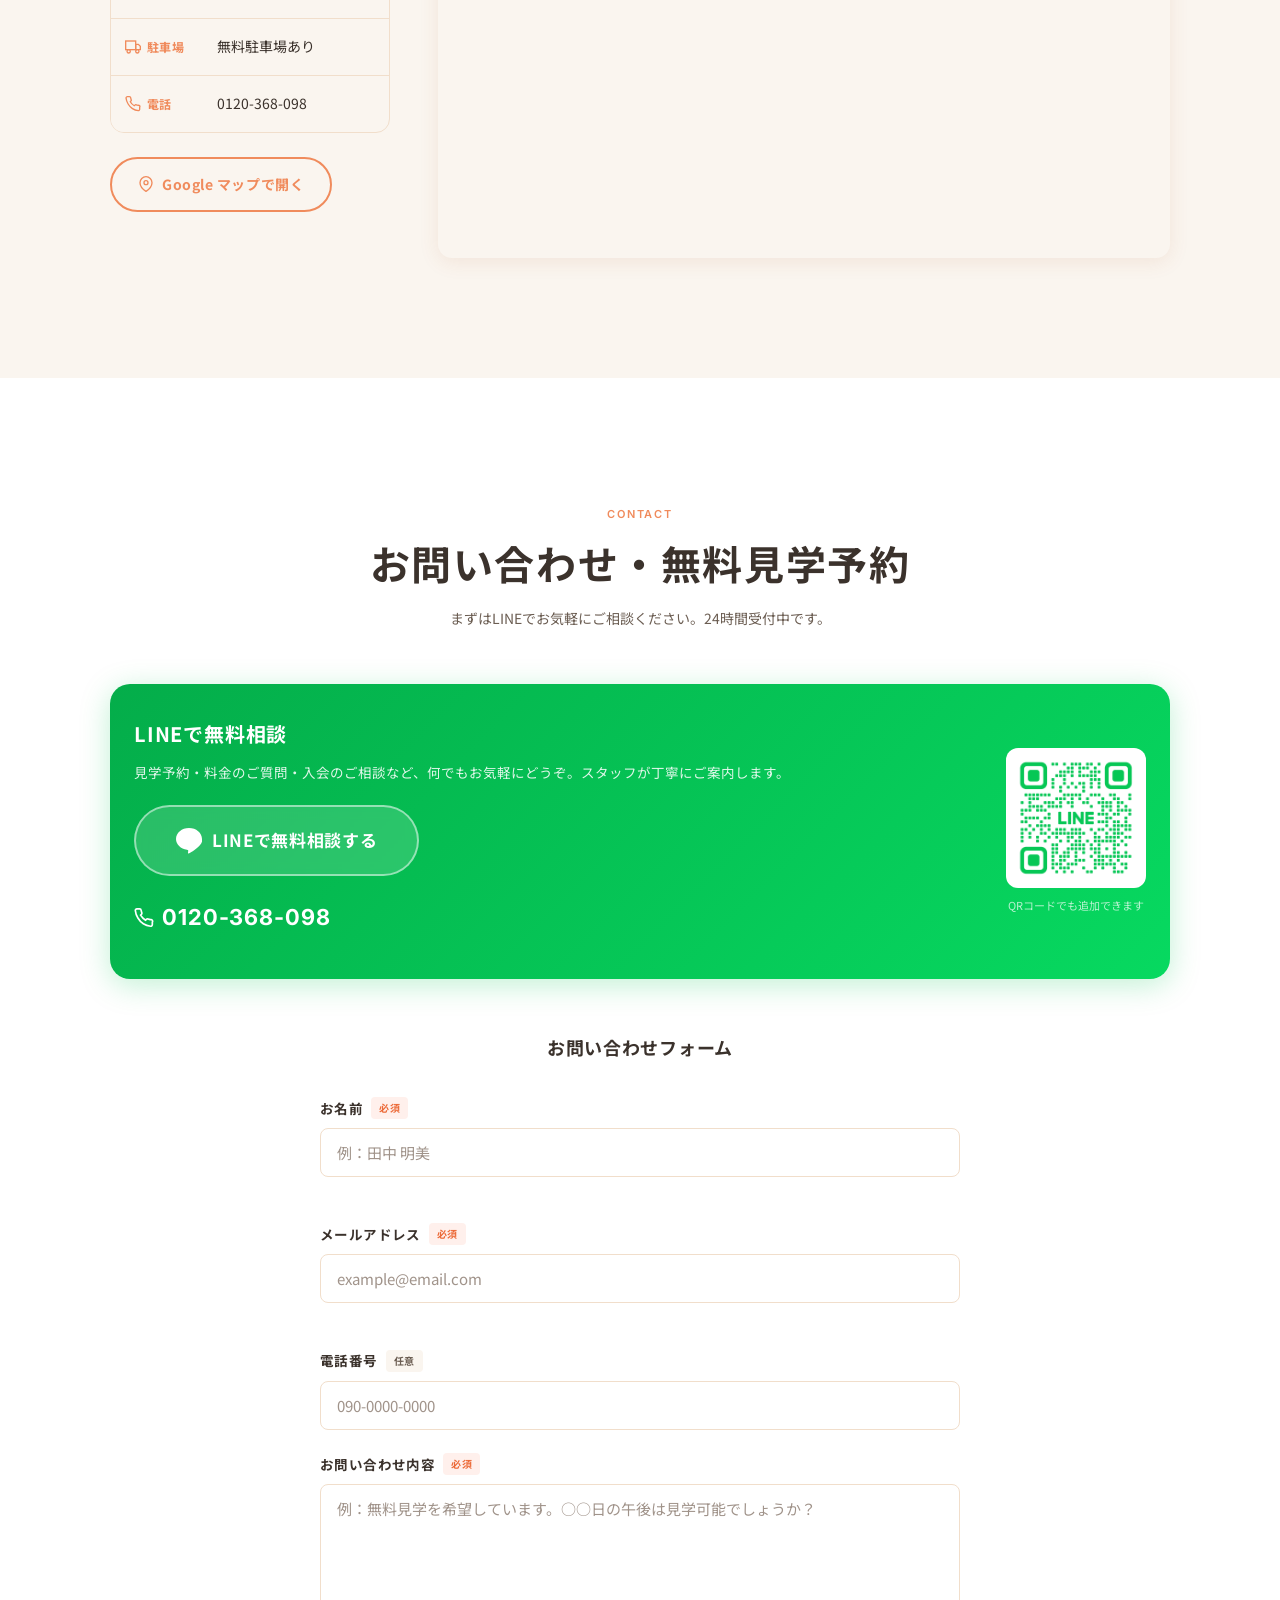
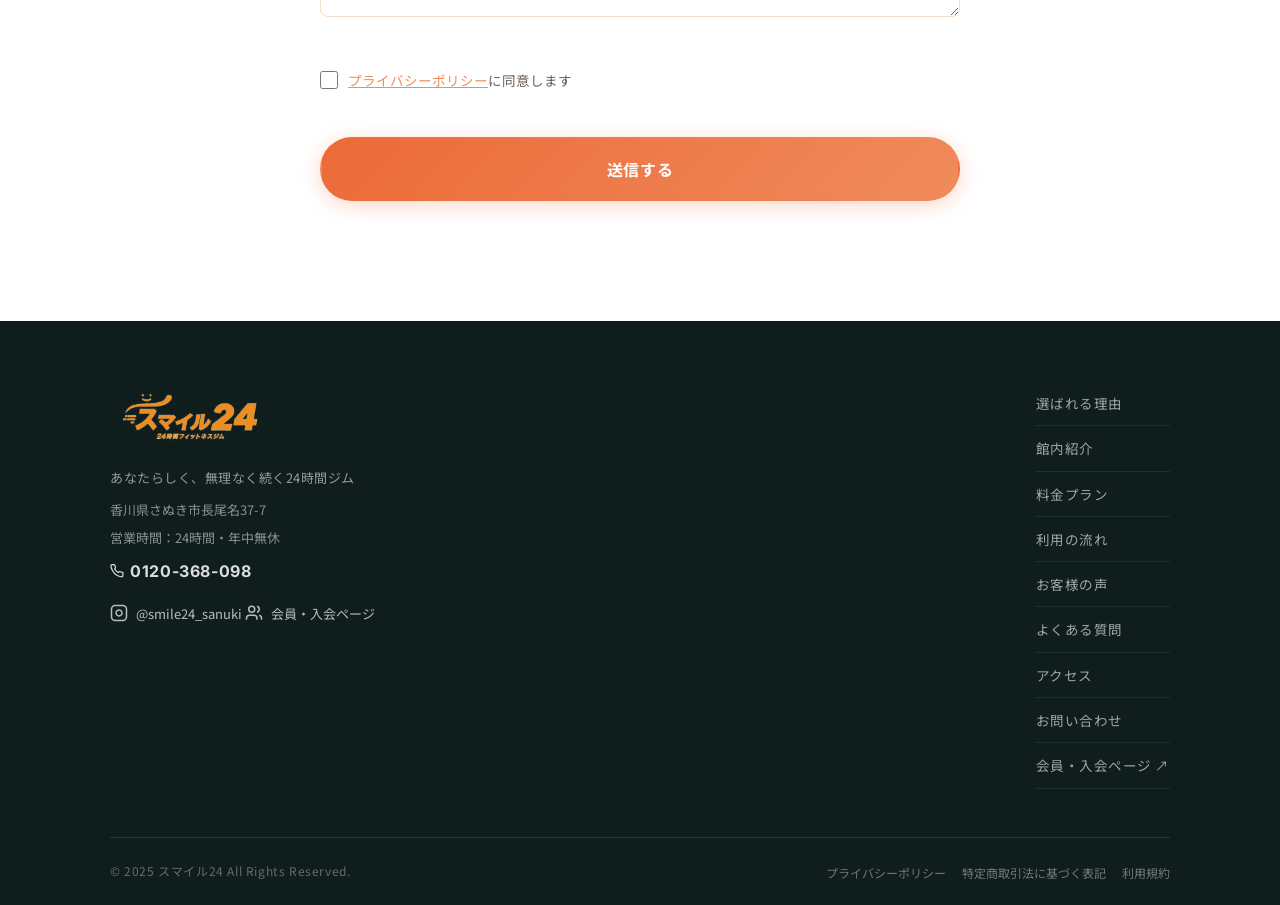
==== commit 76585aec: "feat: 今日は何の日を実在の記念日×ジム流ユーモアに刷新 - 記念日DB約70日分（1〜12月、語呂合わせ・制定団体ベースでファクトチェック済み） - 毎月22日ショートケーキの日・毎月29日肉の" ====
--- a/index.html
+++ b/index.html
@@ -1149,7 +1149,7 @@
     </button>
   </div>
 
-  <script src="script.js?v=20260704a"></script>
+  <script src="script.js?v=20260711a"></script>
 
   <!-- AI相談チャット -->
   <button class="ai-chat-btn" id="aiChatBtn" aria-label="AI相談を開く" aria-expanded="false">
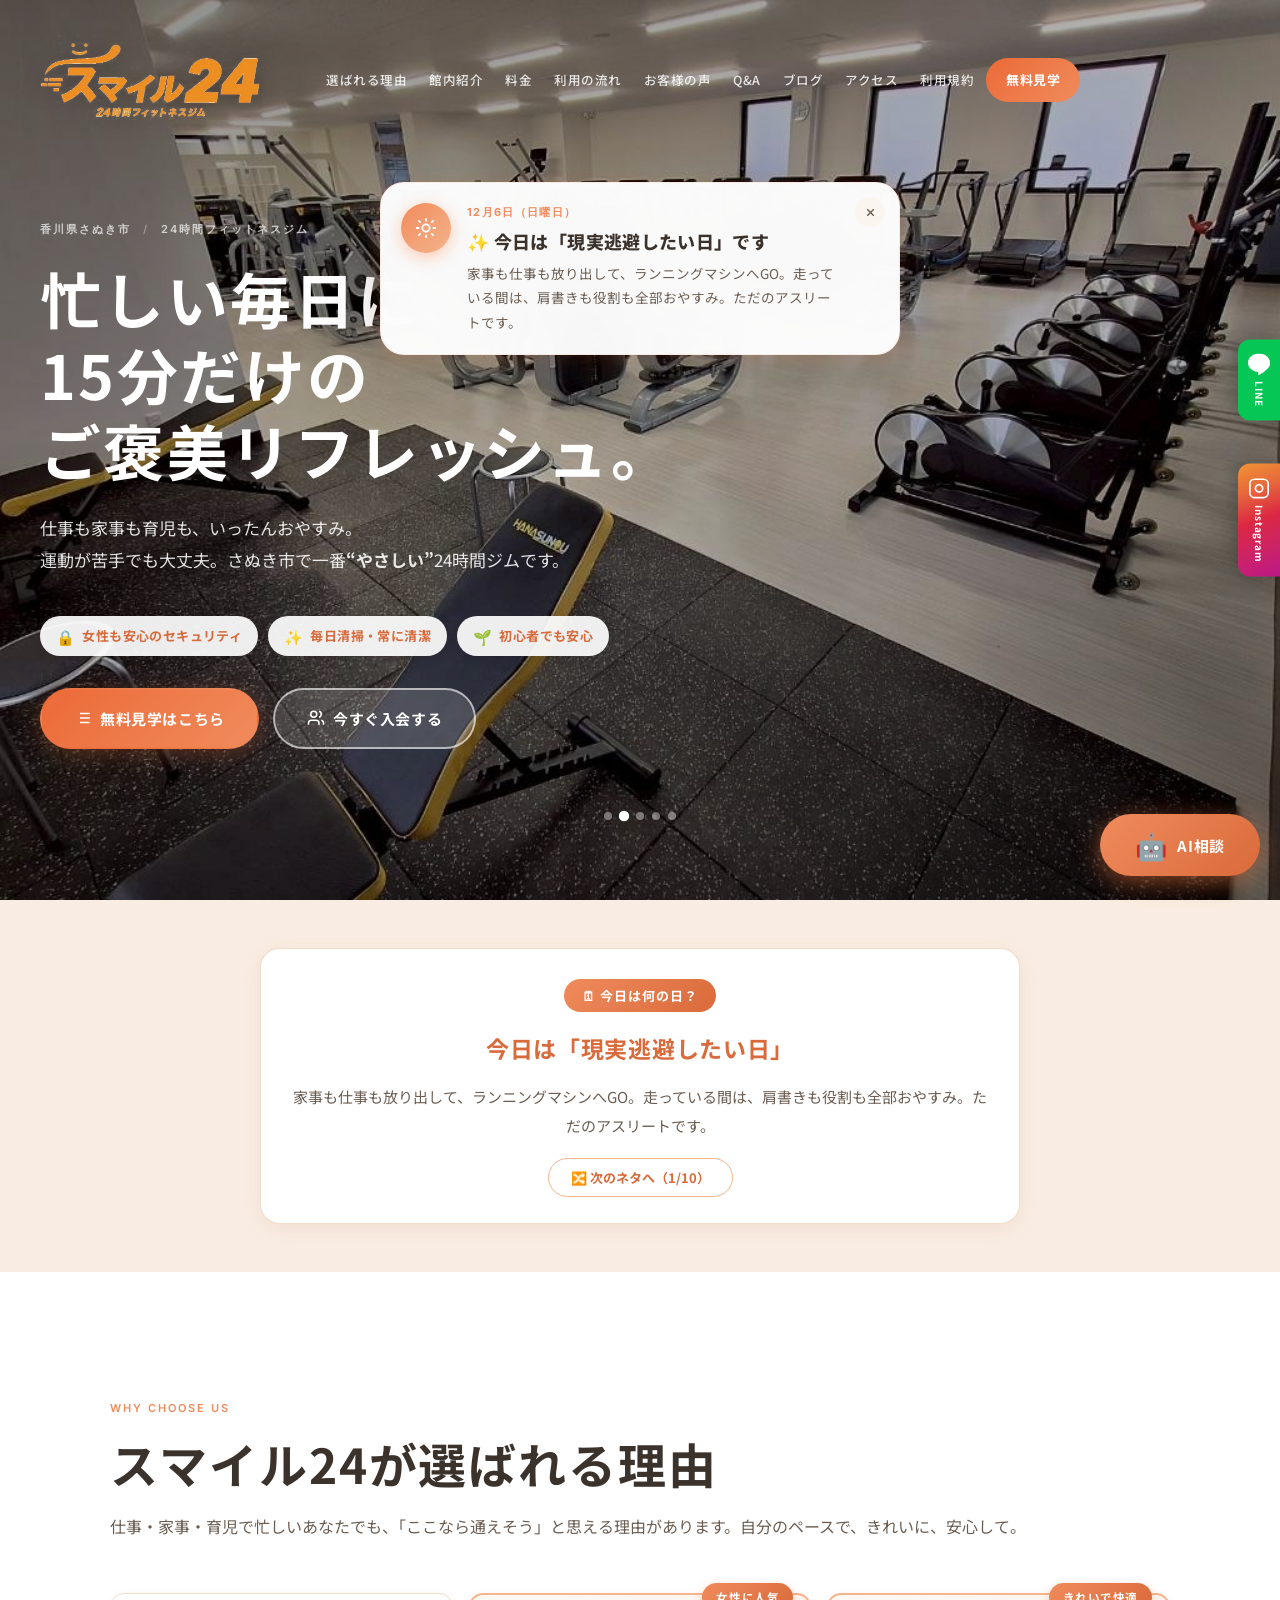
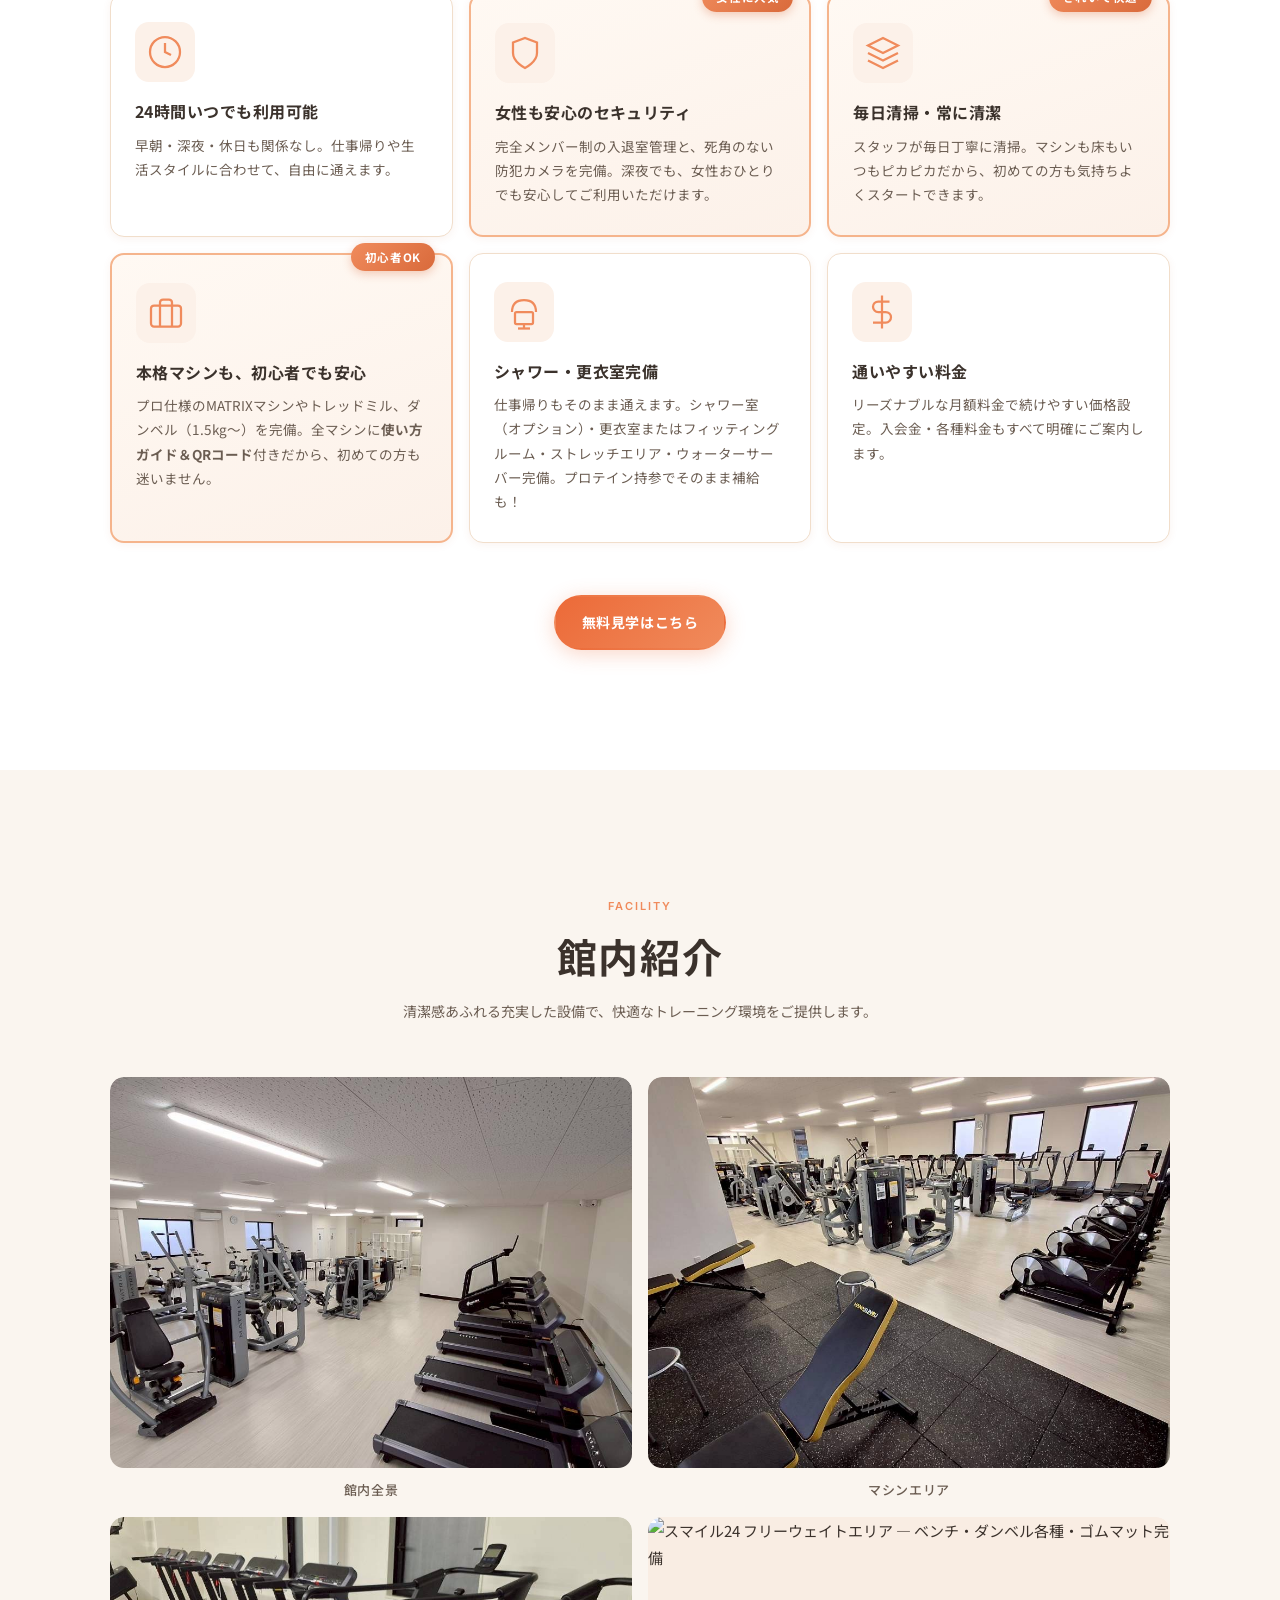
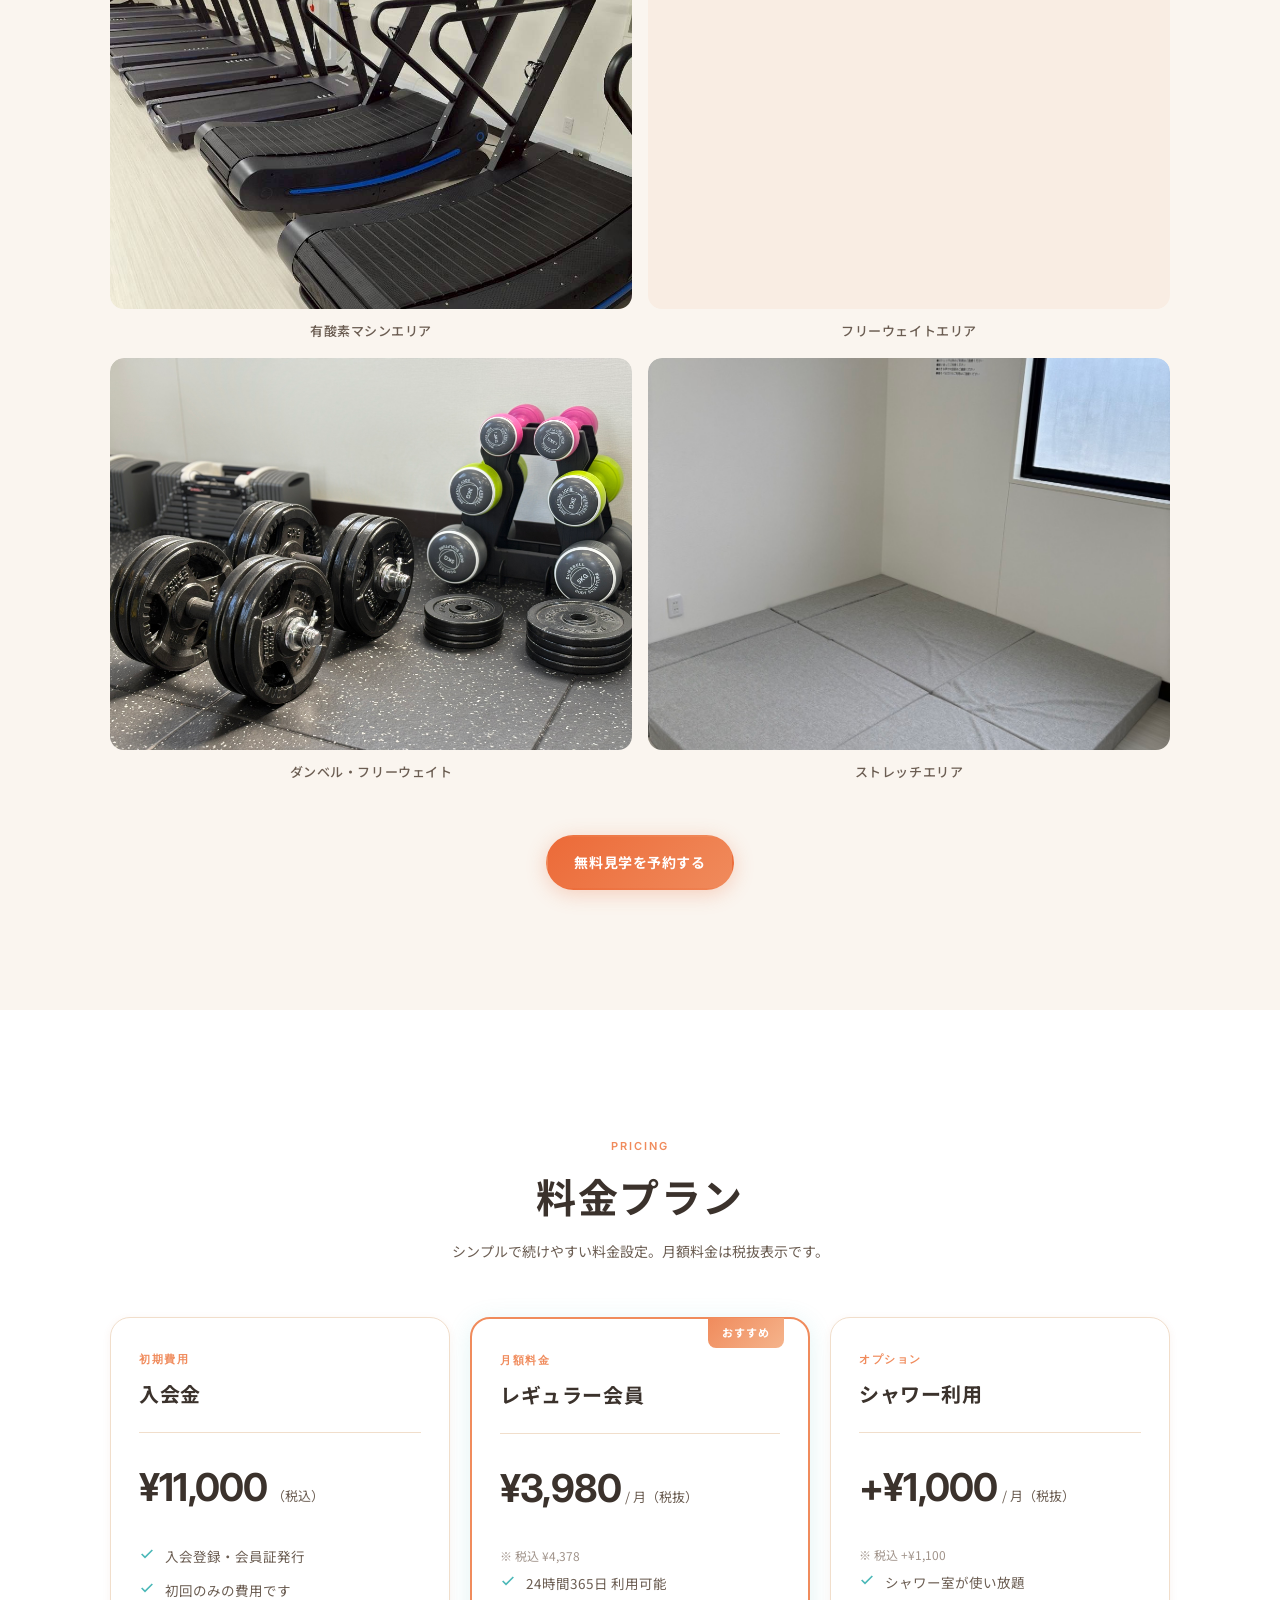
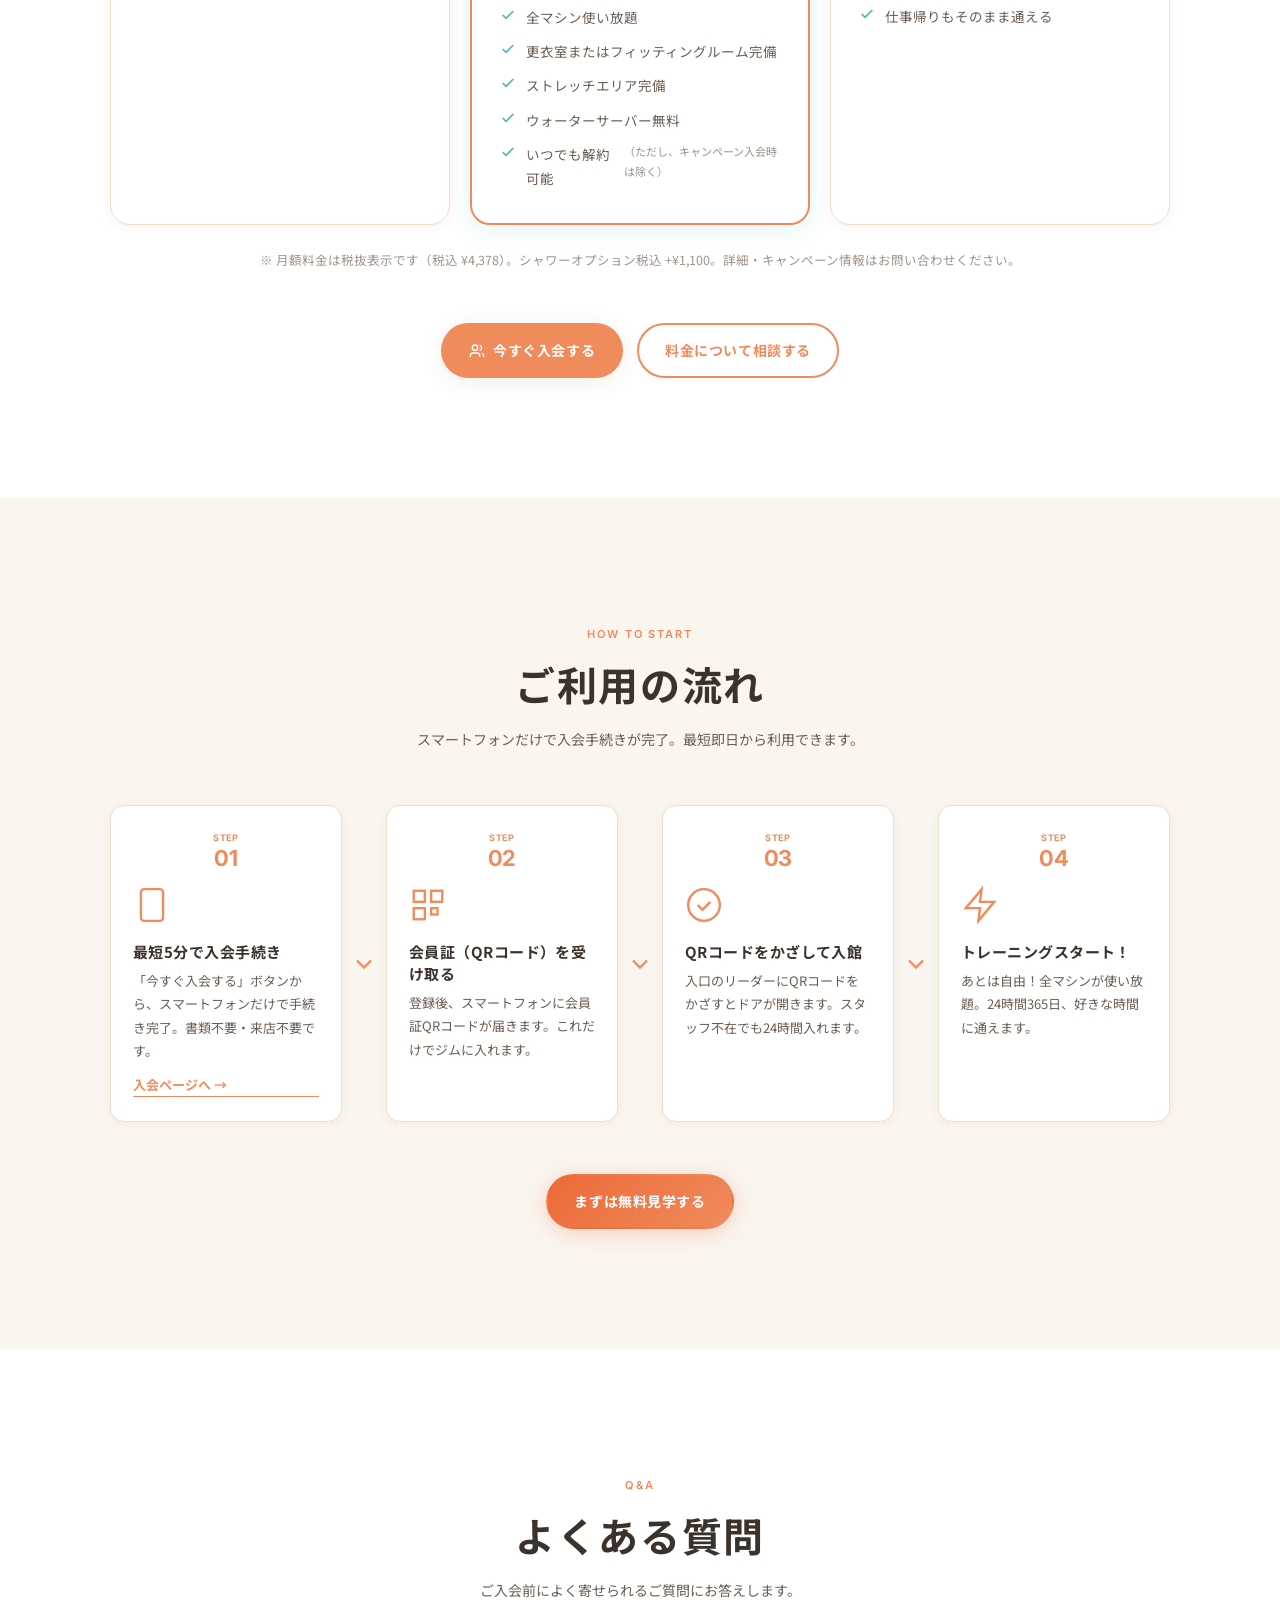
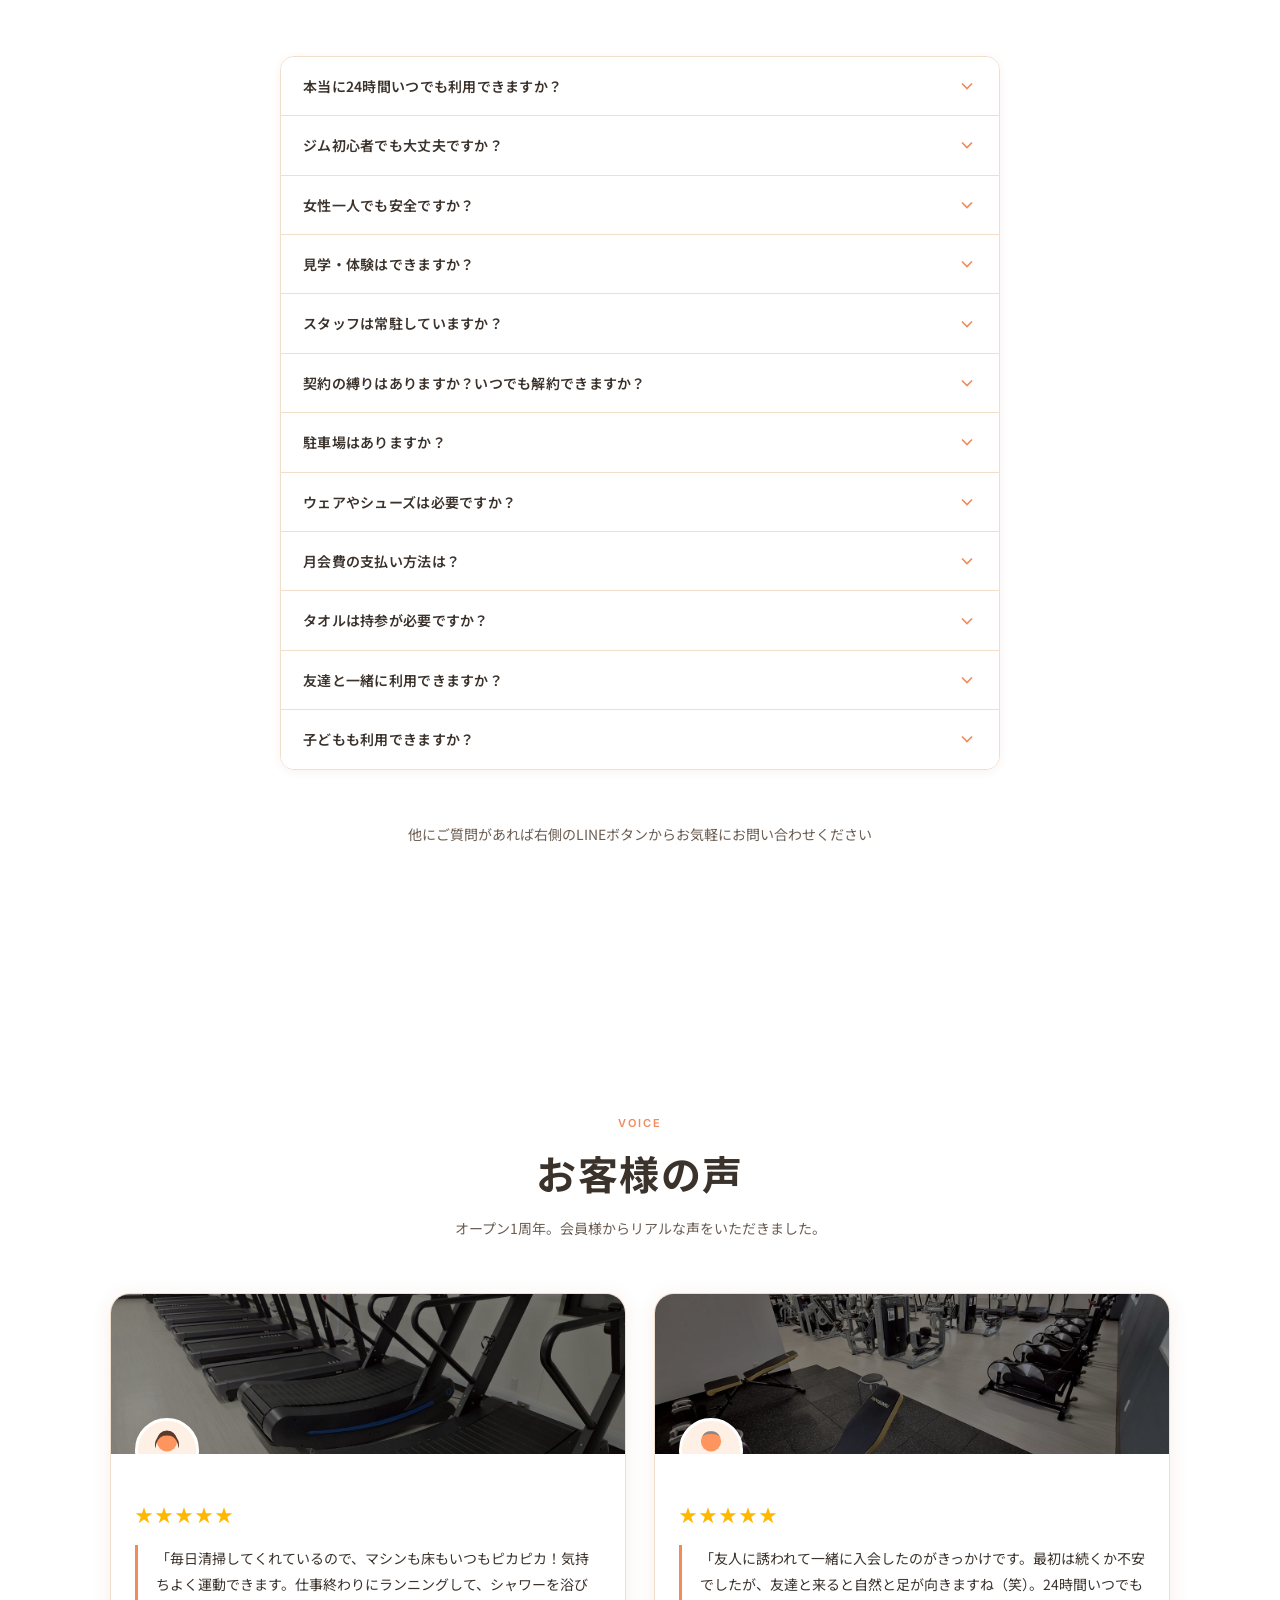
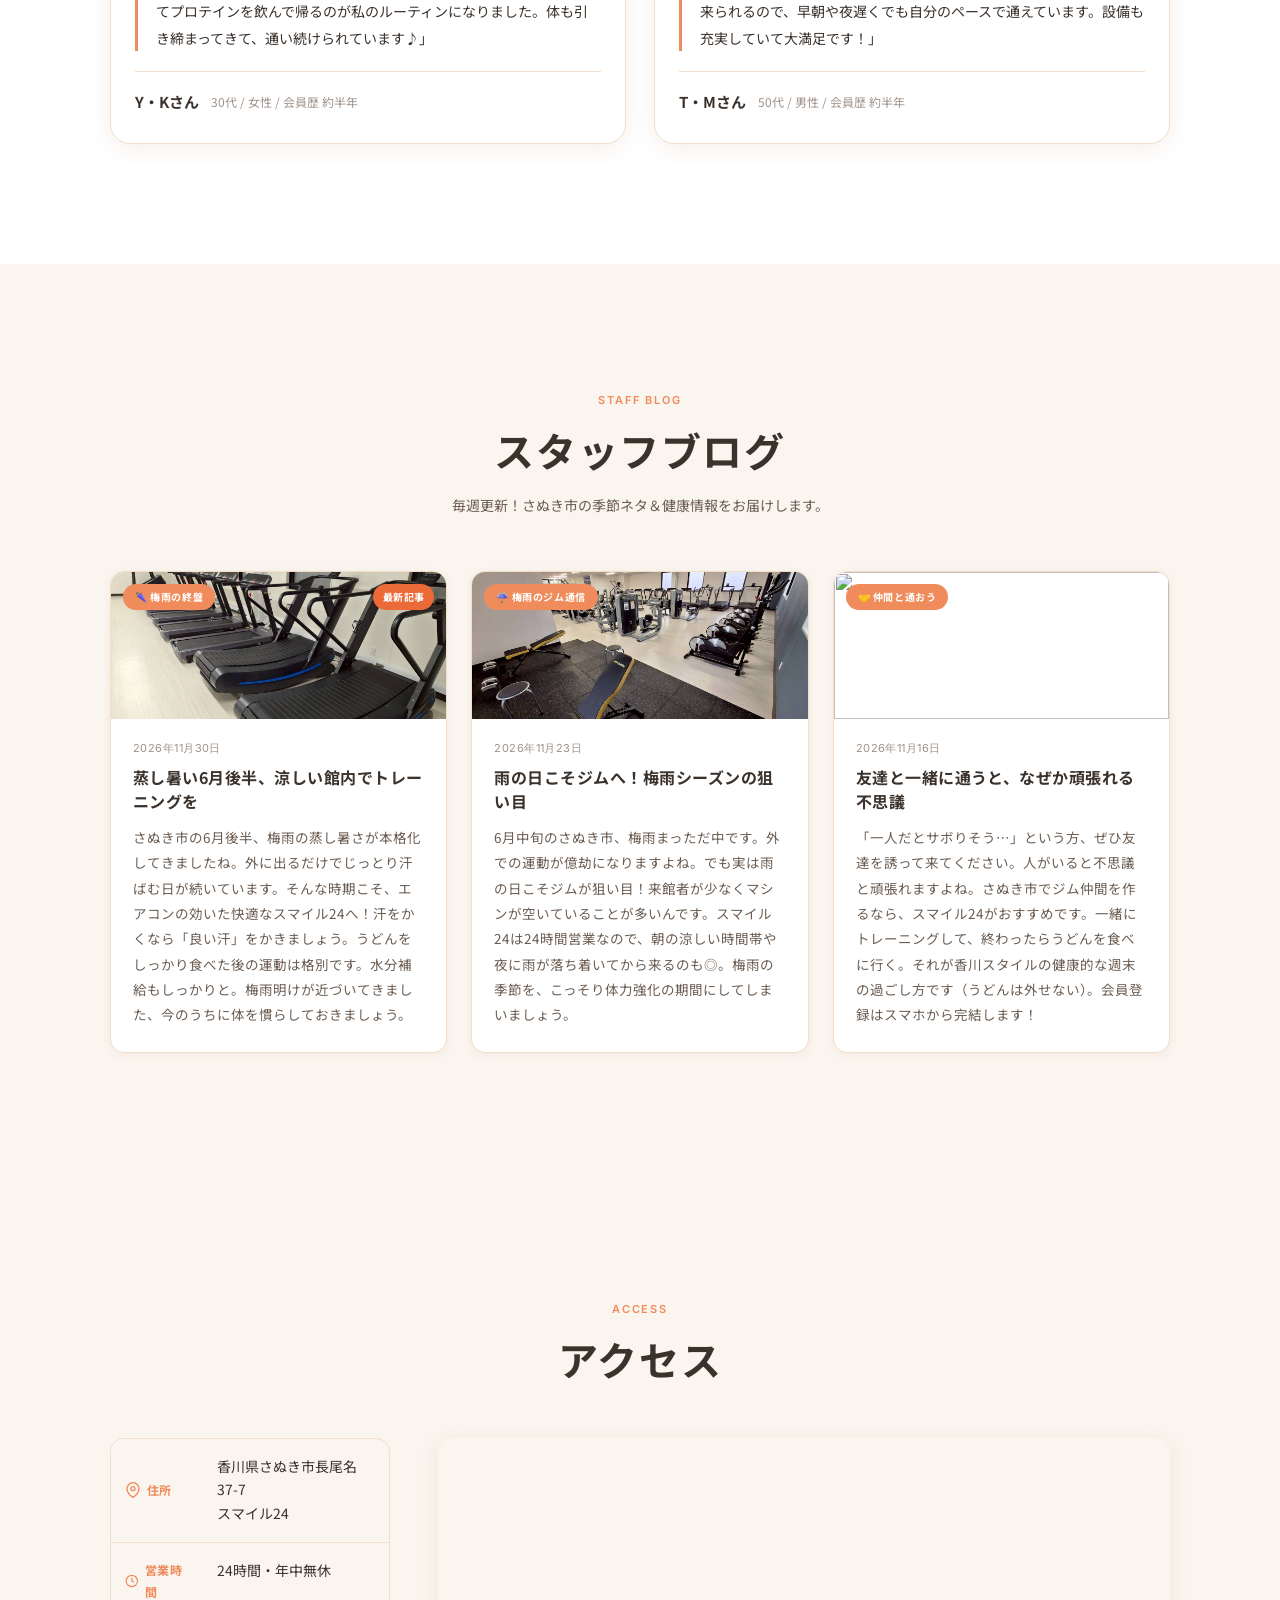
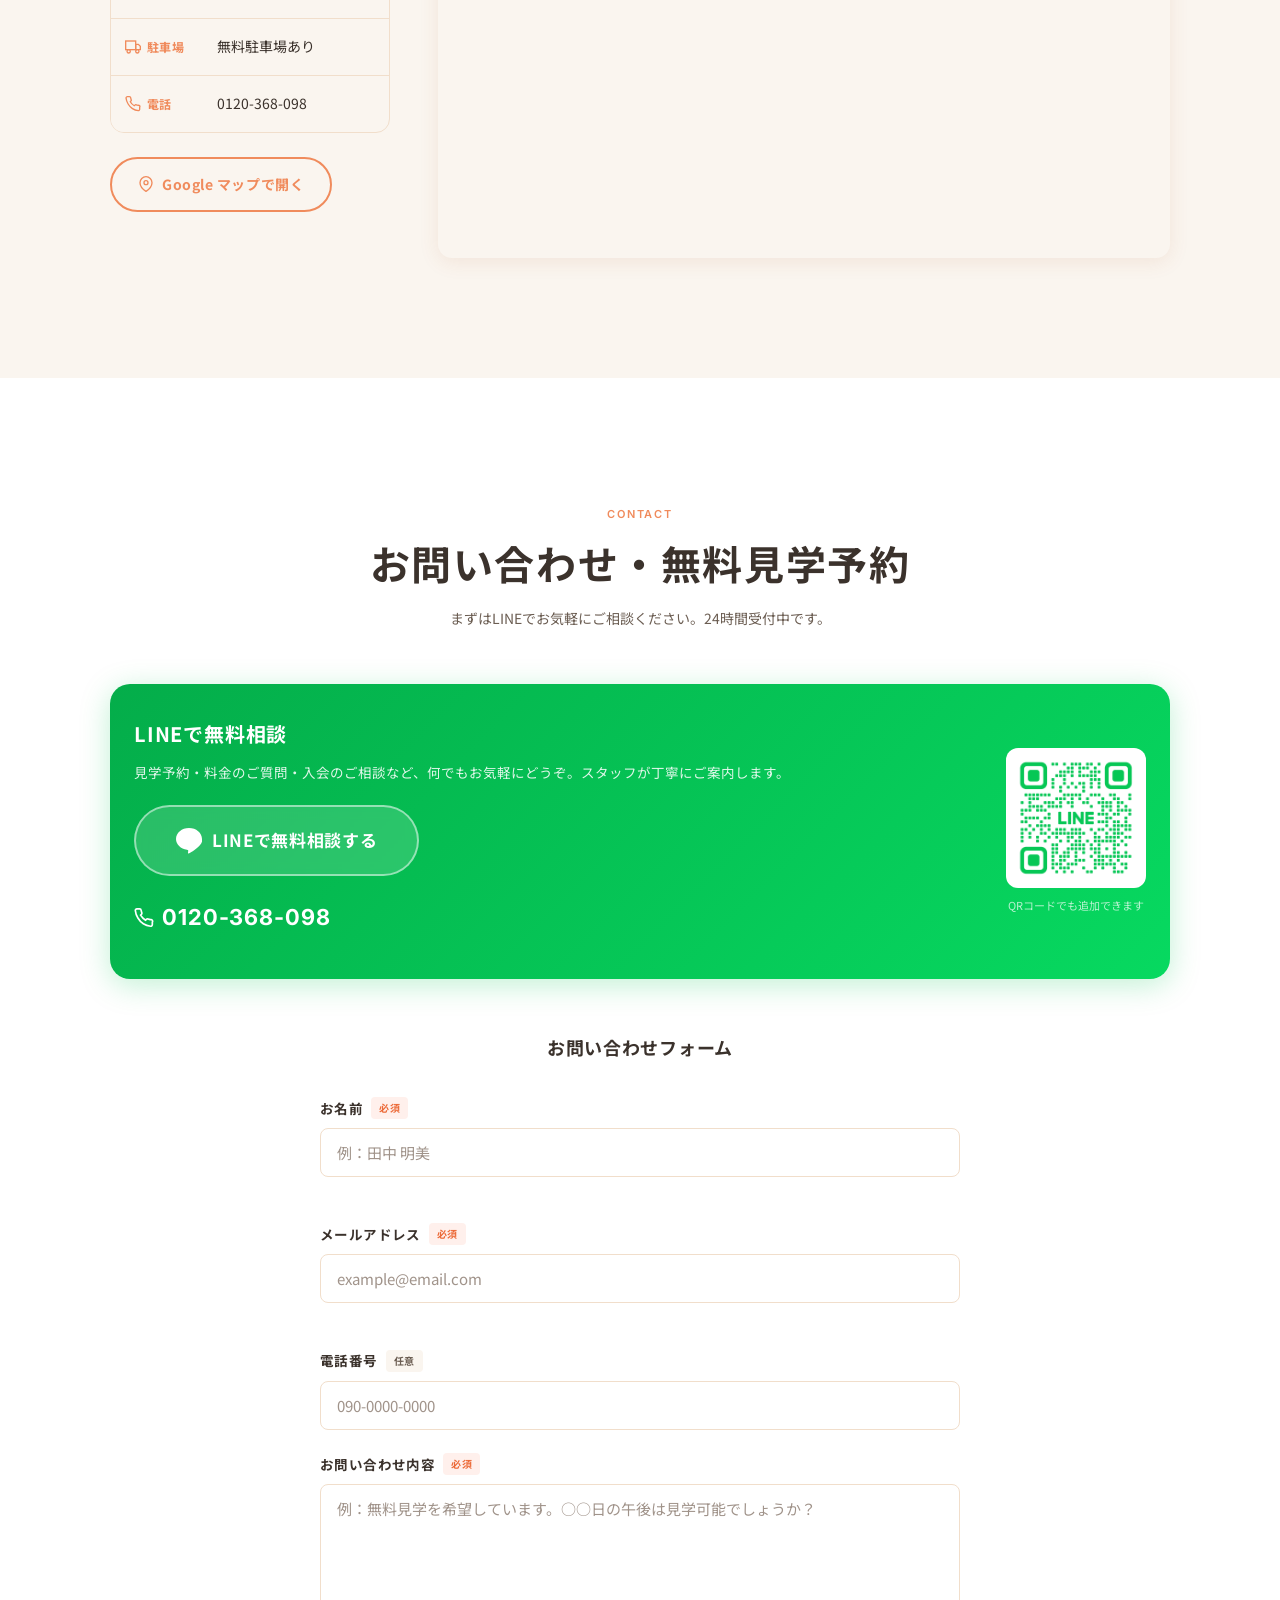
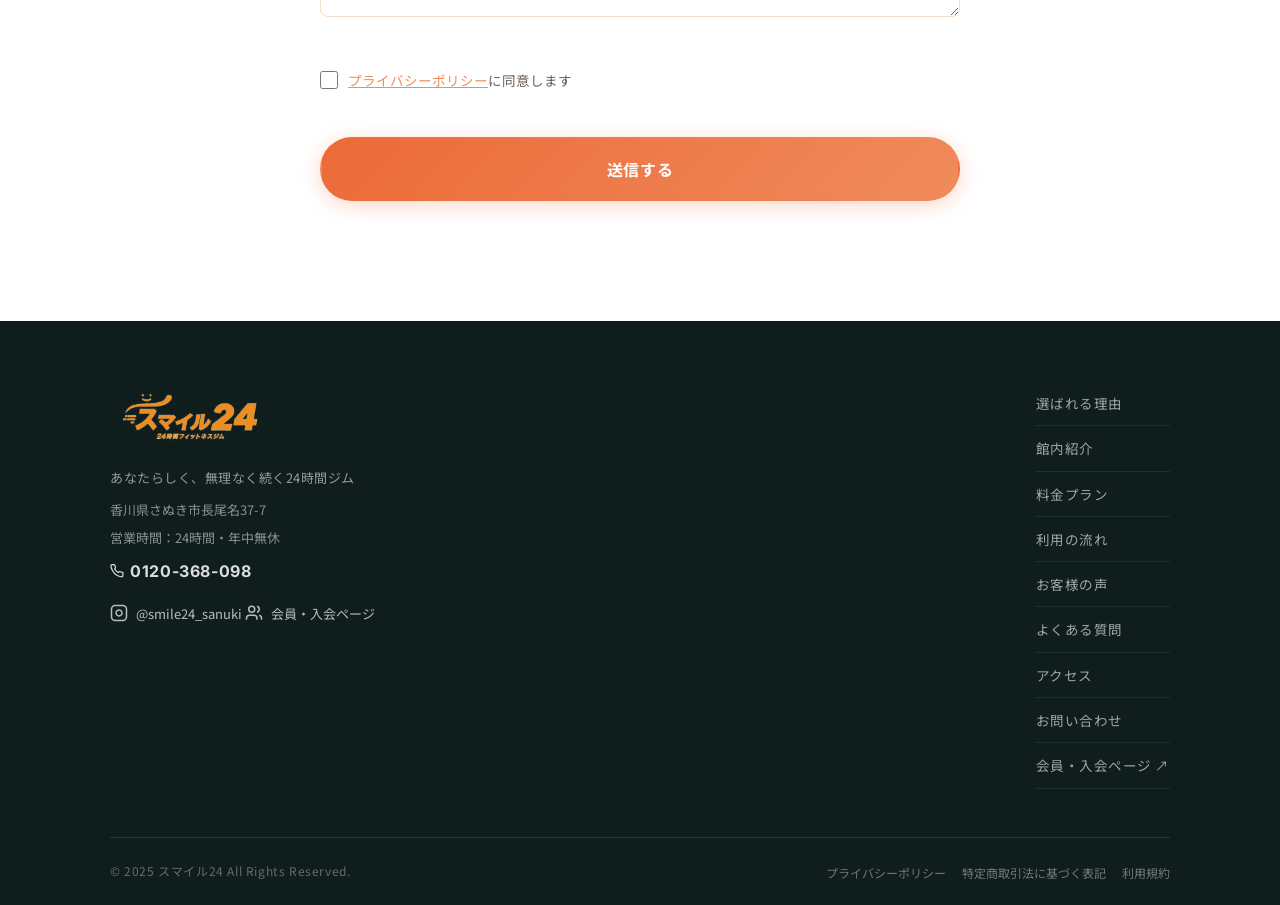
==== commit d69a96b0: "feat: 今日は何の日10ネタ化・AI健康サポート・モバイルLINE重なり修正 - 今日は何の日: その日の記念日ネタ×10個を日替わり生成、カウンター付きボタンで切替 - AIチャットに「健康サポ" ====
--- a/index.html
+++ b/index.html
@@ -32,7 +32,7 @@
   <link rel="preconnect" href="https://fonts.gstatic.com" crossorigin>
   <link href="https://fonts.googleapis.com/css2?family=Noto+Sans+JP:wght@300;400;500;700&family=Inter:wght@300;400;500;600;700&display=swap" rel="stylesheet">
 
-  <link rel="stylesheet" href="style.css?v=20260704b">
+  <link rel="stylesheet" href="style.css?v=20260711a">
 
   <!-- 構造化データ (JSON-LD) -->
   <script type="application/ld+json">
@@ -1149,7 +1149,7 @@
     </button>
   </div>
 
-  <script src="script.js?v=20260711a"></script>
+  <script src="script.js?v=20260711b"></script>
 
   <!-- AI相談チャット -->
   <button class="ai-chat-btn" id="aiChatBtn" aria-label="AI相談を開く" aria-expanded="false">
@@ -1177,6 +1177,7 @@
     <!-- Category Buttons -->
     <div class="ai-chat__cats">
       <button class="ai-chat__cat-btn" data-cat="concern">💭 お悩み診断</button>
+      <button class="ai-chat__cat-btn" data-cat="health">🌿 健康サポート</button>
       <button class="ai-chat__cat-btn" data-cat="machine">🏋️ 機材・マシン</button>
       <button class="ai-chat__cat-btn" data-cat="pricing">💰 料金・入会</button>
       <button class="ai-chat__cat-btn" data-cat="facility">🏠 施設・利用</button>
@@ -1192,6 +1193,6 @@
     </div>
   </div>
 
-  <script src="ai-chat.js?v=20260704a"></script>
+  <script src="ai-chat.js?v=20260711a"></script>
 </body>
 </html>
--- a/style.css
+++ b/style.css
@@ -2423,6 +2423,16 @@
 }
 @media (max-width: 639px) {
   .insta-side { top: auto; bottom: 100px; transform: none; padding: 10px 8px; }
+}
+
+/* モバイル〜タブレット: LINE・電話フロートを左下へ移動（AI相談ボタンとの重なり防止） */
+@media (max-width: 1023px) {
+  .line-float { left: 14px; right: auto; }
+  .line-float--tel { left: 14px; right: auto; bottom: 78px; }
+}
+@media (max-width: 639px) {
+  .page-top { bottom: 96px; }
+  .insta-side { bottom: 170px; }
 }
 
 /* ========================================
